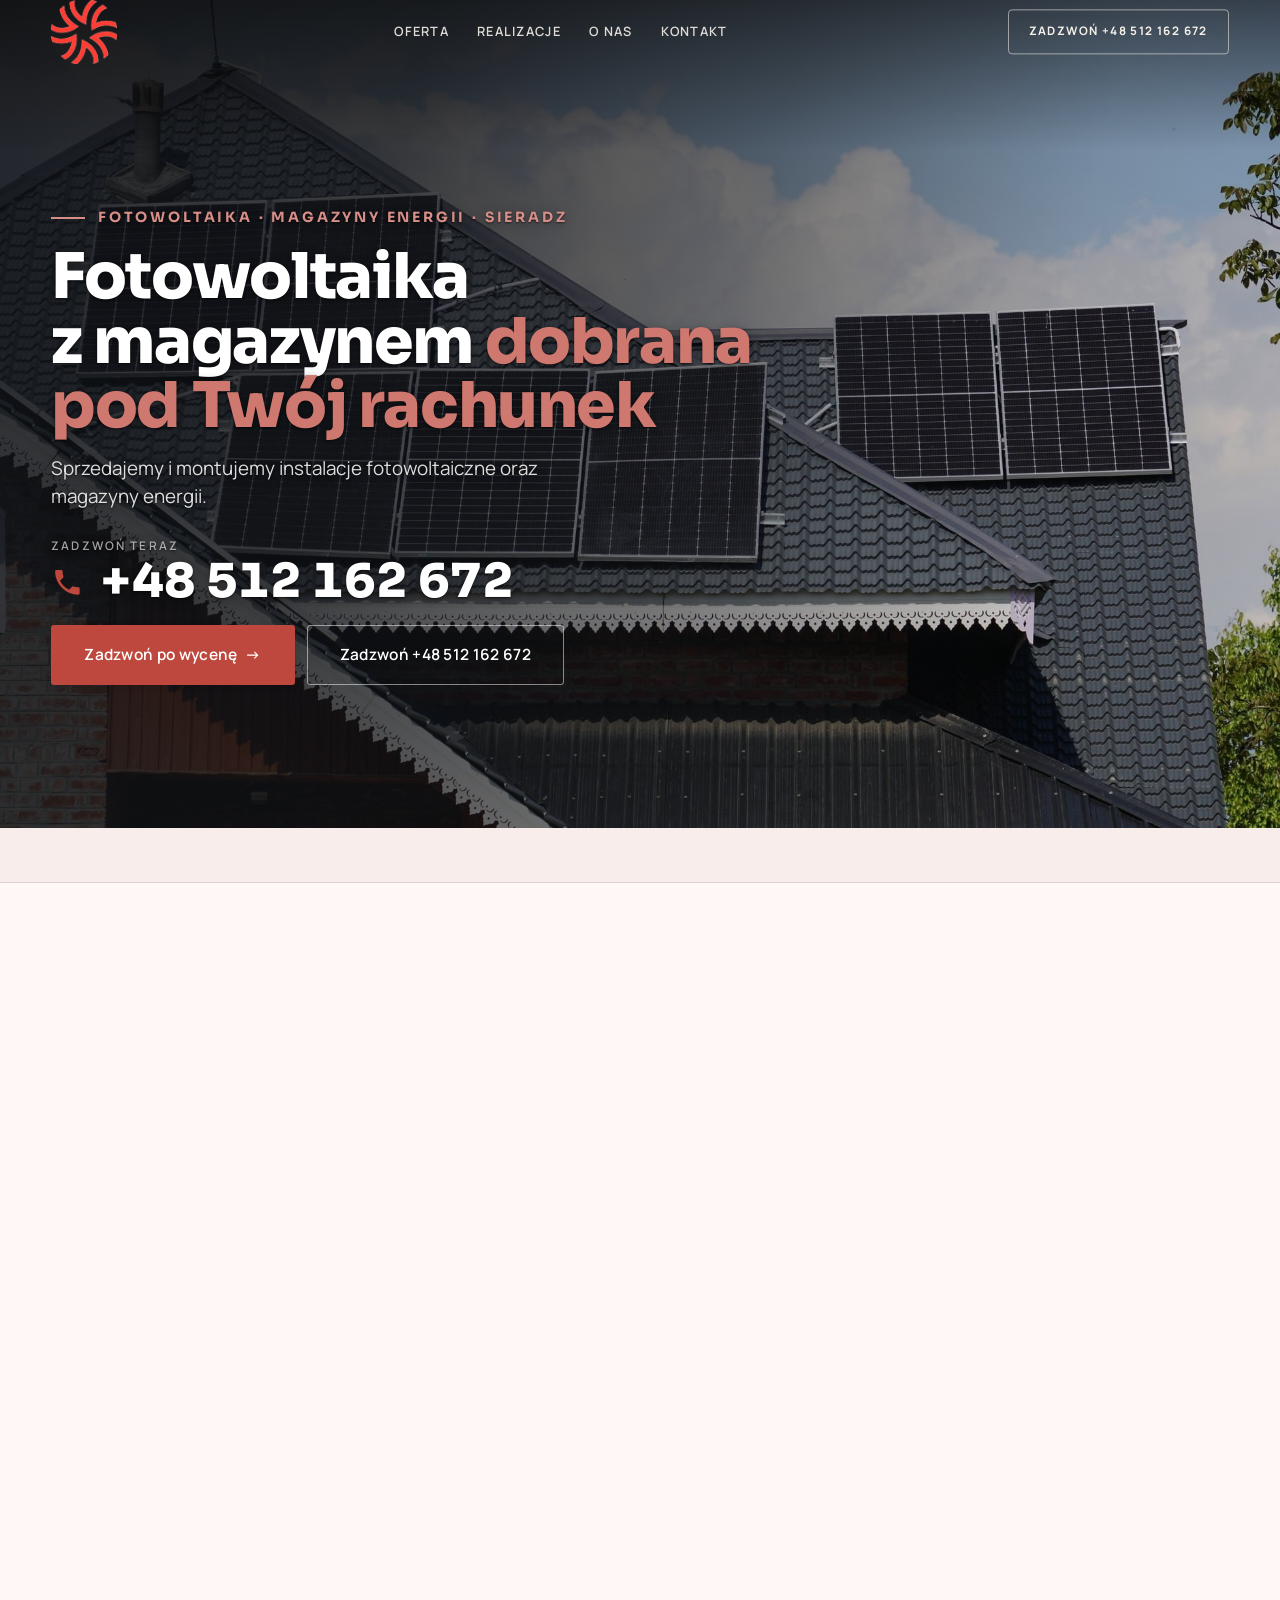
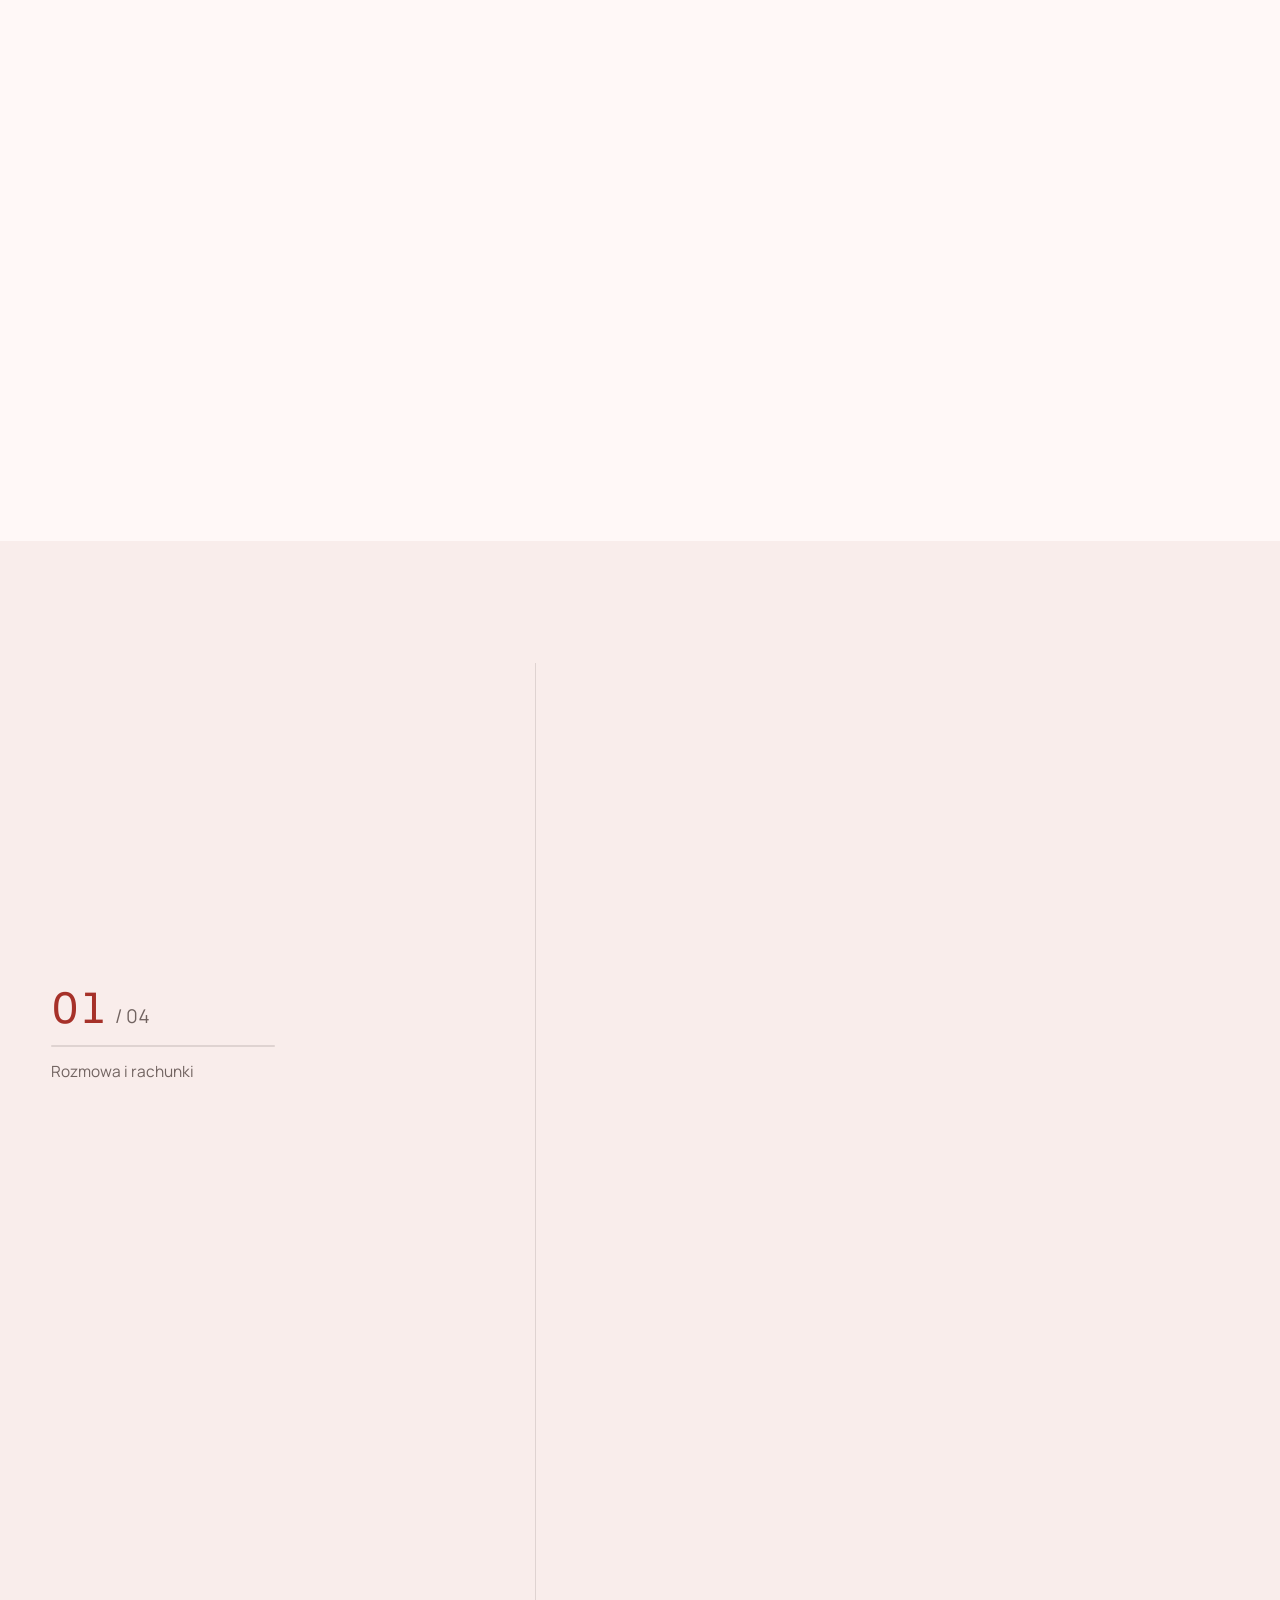
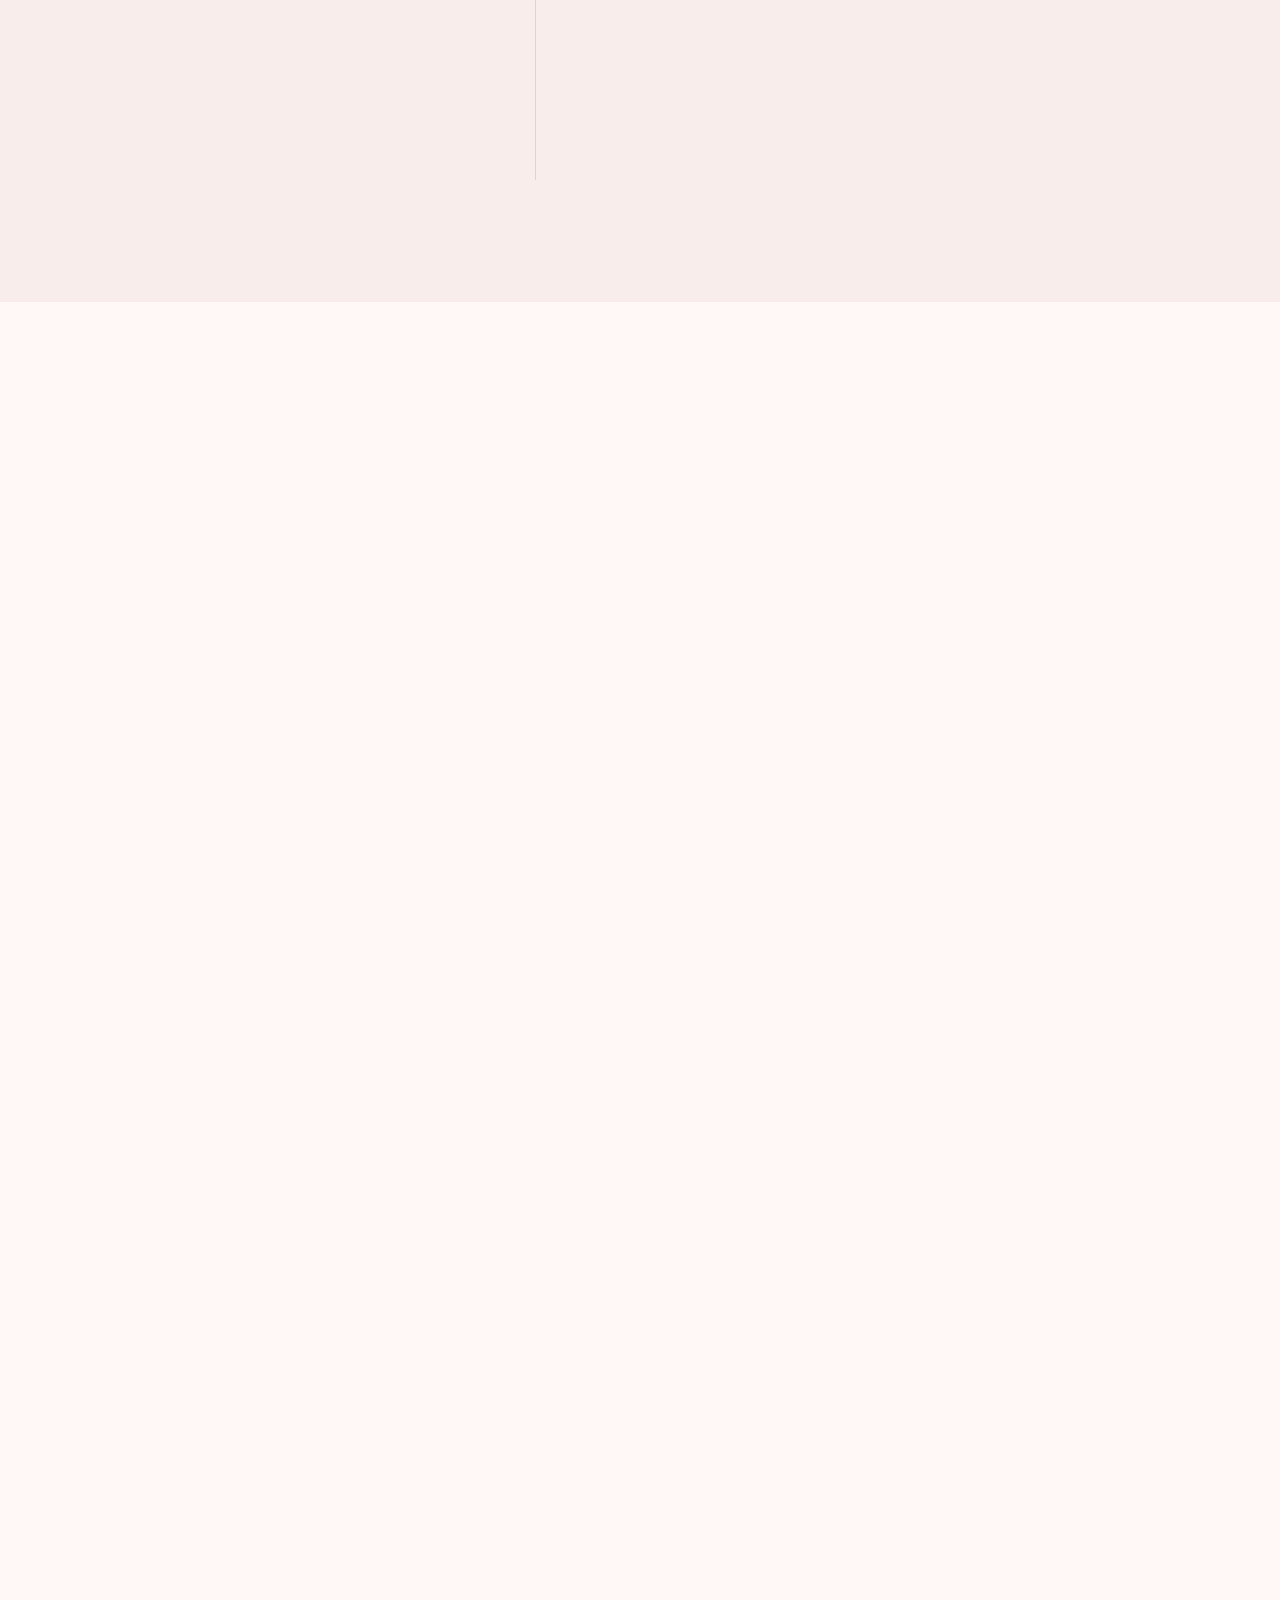
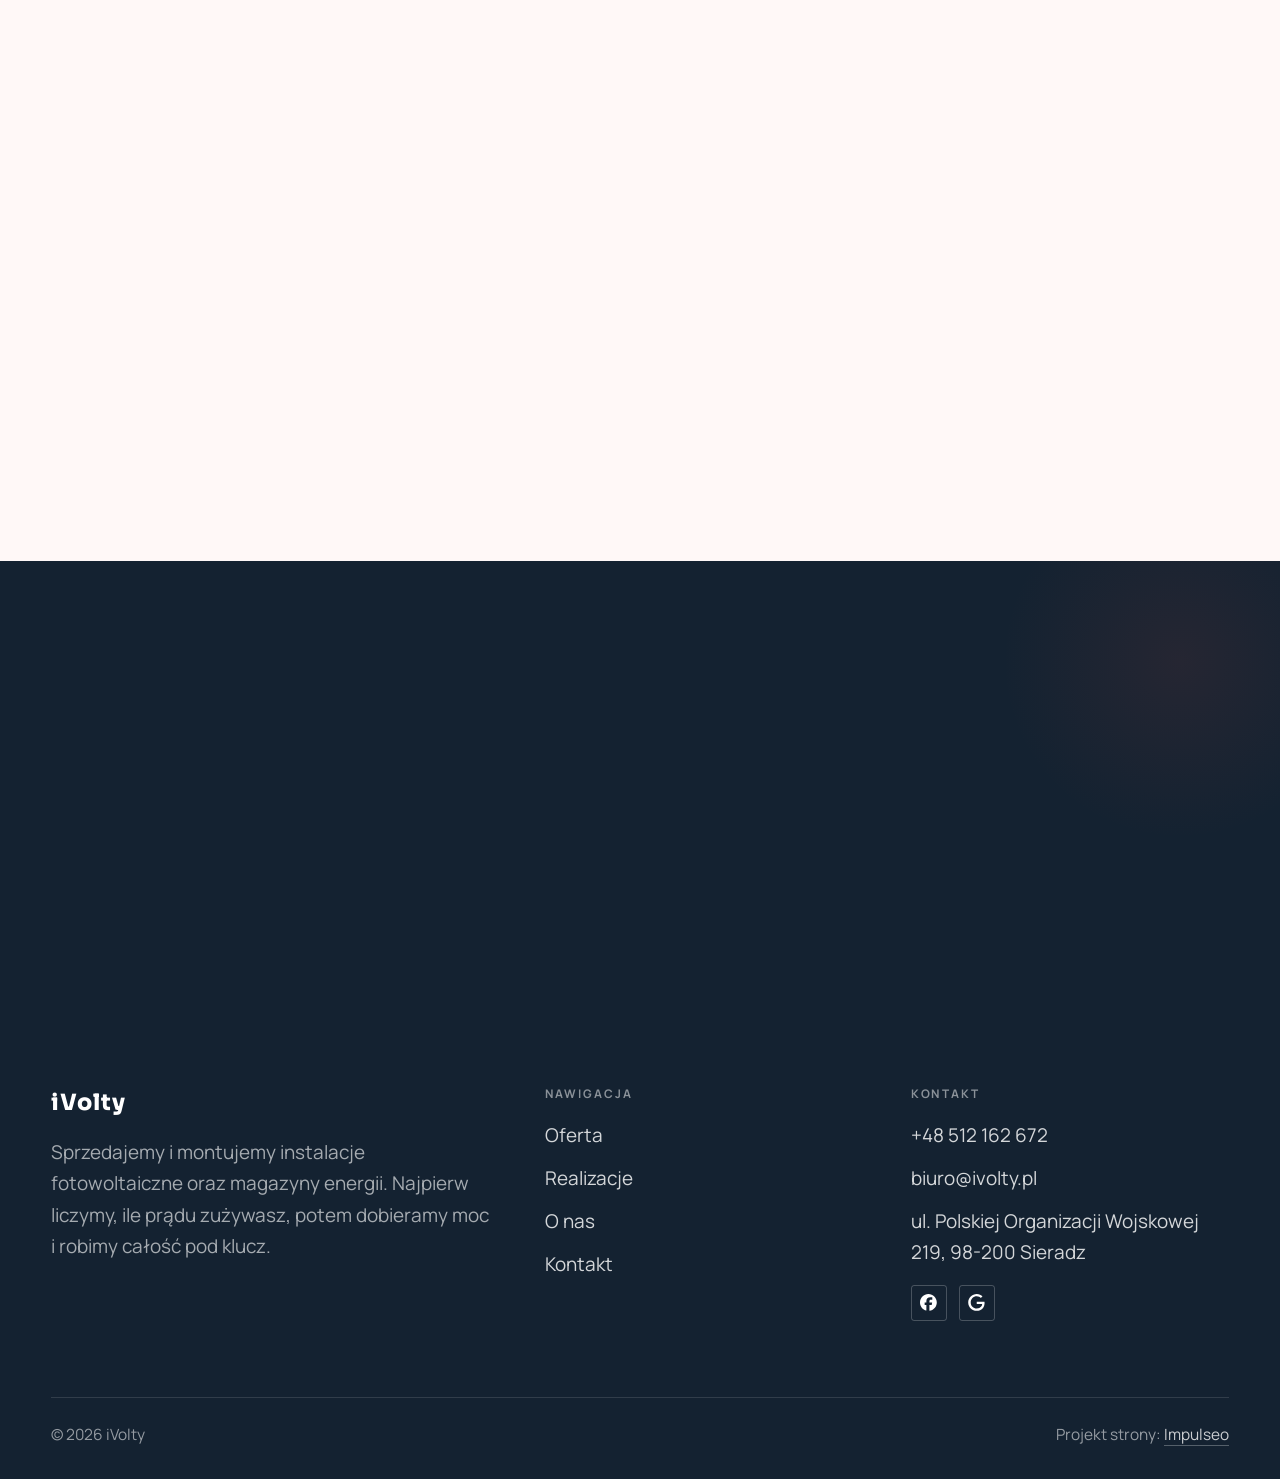
==== index.html @ 75fa73cc "Strona demo: ivolty" ====
<!DOCTYPE html>
<html lang="pl">
<head>
<meta charset="UTF-8">
<meta name="viewport" content="width=device-width, initial-scale=1.0">
<title>iVolty - Fotowoltaika i magazyny energii · Sieradz</title>
<meta name="description" content="iVolty z Sieradza - sprzedaż i montaż instalacji fotowoltaicznych, magazynów energii i pomp ciepła. Doradztwo, dobór pod zużycie i montaż pod klucz w województwie łódzkim i okolicach.">
<link rel="canonical" href="https://kris20032.github.io/ivolty/">
<meta name="robots" content="noindex, nofollow">
<meta property="og:type" content="website">
<meta property="og:locale" content="pl_PL">
<meta property="og:site_name" content="iVolty">
<meta property="og:title" content="iVolty - Fotowoltaika i magazyny energii · Sieradz">
<meta property="og:description" content="iVolty z Sieradza - sprzedaż i montaż instalacji fotowoltaicznych, magazynów energii i pomp ciepła. Doradztwo, dobór pod zużycie i montaż pod klucz w województwie łódzkim i okolicach.">
<meta property="og:url" content="https://kris20032.github.io/ivolty/">
<meta property="og:image" content="https://kris20032.github.io/ivolty/img/og.jpg">
<meta property="og:image:width" content="1200">
<meta property="og:image:height" content="630">
<meta name="twitter:card" content="summary_large_image">
<script type="application/ld+json">{"@context": "https://schema.org", "@type": "LocalBusiness", "name": "iVolty", "url": "https://kris20032.github.io/ivolty/", "telephone": "+48512162672", "image": "https://kris20032.github.io/ivolty/img/og.jpg", "areaServed": "Sieradz", "sameAs": ["https://www.facebook.com/iVolty/", "https://www.google.com/maps/place/iVolty/@51.5954788,18.6846945,700m/data=!3m2!1e3!4b1!4m6!3m5!1s0x471af555b4167131:0xcd4eed033a28cf67!8m2!3d51.5954788!4d18.6846945!16s%2Fg%2F11yvy6bb_m"]}</script>
<link rel="preconnect" href="https://fonts.googleapis.com">
<link rel="preconnect" href="https://fonts.gstatic.com" crossorigin>
<link href="https://fonts.googleapis.com/css2?family=Sora:wght@600;700;800&family=Manrope:wght@400;500;600&display=swap" rel="stylesheet">
<link rel="stylesheet" href="assets/styles.css?v=c2179945">
</head>
<body>

<header class="nav">
  <div class="wrap nav-inner">
    <a class="brand brand-has-logo" href="index.html"><img class="brand-logo" src="img/logo.png" alt="iVolty" width="578" height="562" decoding="async"></a>
    <nav class="nav-links">
      <a href="oferta.html">Oferta</a>
      <a href="realizacje.html">Realizacje</a>
      <a href="o-nas.html">O nas</a>
      <a href="kontakt.html">Kontakt</a>
      <a href="tel:+48512162672" class="btn btn-accent">Zadzwoń +48 512 162 672</a>
    </nav>
    <button class="nav-toggle" aria-label="Menu"><span></span><span></span><span></span></button>
  </div>
</header>

<main>
<section class="hero-fach">
  <img class="hf-photo" src="img/hero.jpg" fetchpriority="high" data-rotate="img/g13.jpg|img/g12.jpg" alt="iVolty" width="1880" height="1253">
  <div class="hf-panel">
    <div class="hf-inner">
      <span class="hf-kicker">Fotowoltaika · Magazyny energii · Sieradz</span>
      <h1 class="hf-title">Fotowoltaika z magazynem <em>dobrana pod Twój rachunek</em></h1>
      <p class="hf-lead">Sprzedajemy i montujemy instalacje fotowoltaiczne oraz magazyny energii.</p>
      <a class="hf-phone" href="tel:+48512162672"><span class="hf-phone-lab">Zadzwoń teraz</span><span class="hf-phone-num"><svg class="ico-tel" width="16" height="16" viewBox="0 0 24 24" fill="none" aria-hidden="true"><path d="M6.6 10.8a15.5 15.5 0 0 0 6.6 6.6l2.2-2.2a1 1 0 0 1 1-.24 11.4 11.4 0 0 0 3.6.58 1 1 0 0 1 1 1V20a1 1 0 0 1-1 1A17 17 0 0 1 3 4a1 1 0 0 1 1-1h3.5a1 1 0 0 1 1 1c0 1.25.2 2.46.58 3.6a1 1 0 0 1-.25 1l-2.23 2.2Z" fill="currentColor"/></svg> +48 512 162 672</span></a>
      <div class="hf-actions">
        <a href="kontakt.html" class="btn btn-accent">Zadzwoń po wycenę <span class="arr">→</span></a>
        <a href="tel:+48512162672" class="btn btn-ghost hf-ghost">Zadzwoń +48 512 162 672</a>
      </div>
    </div>
  </div>
</section>
<section class="fach-promise">
  <div class="wrap">
    <ul class="fp-row reveal"><li>Doradztwo energetyczne</li><li>Dobór pod zużycie</li><li>Montaż pod klucz</li></ul>
  </div>
</section>
<section class="objawy">
  <div class="wrap">
    <div class="head reveal">
      <span class="eyebrow">Z czym dzwonią klienci</span>
      <h2>Od czego zacząć</h2>
      <p>Wybierz temat - oddzwonimy i podamy cenę.</p>
    </div>
    <div class="obj-grid">
      <a class="obj-tile reveal" href="kontakt.html"><span class="ot-row"><span class="ot-name">Wysokie rachunki za prąd</span><span class="ot-arr" aria-hidden="true">→</span></span></a>
      <a class="obj-tile reveal" href="kontakt.html"><span class="ot-row"><span class="ot-name">Fotowoltaika bez magazynu</span><span class="ot-arr" aria-hidden="true">→</span></span></a>
      <a class="obj-tile reveal" href="kontakt.html"><span class="ot-row"><span class="ot-name">Nowy dom do zasilenia</span><span class="ot-arr" aria-hidden="true">→</span></span></a>
      <a class="obj-tile reveal" href="kontakt.html"><span class="ot-row"><span class="ot-name">Gospodarstwo rolne</span><span class="ot-arr" aria-hidden="true">→</span></span></a>
      <a class="obj-tile reveal" href="kontakt.html"><span class="ot-row"><span class="ot-name">Prąd dla firmy</span><span class="ot-arr" aria-hidden="true">→</span></span></a>
      <a class="obj-tile reveal" href="kontakt.html"><span class="ot-row"><span class="ot-name">Wymiana starego ogrzewania</span><span class="ot-arr" aria-hidden="true">→</span></span></a>
    </div>
  </div>
</section>
<section class="gateways-band">
  <div class="wrap">
    <div class="gateways">
      <a href="oferta.html" class="gateway reveal"><img src="img/g1.jpg" alt="Instalacje fotowoltaiczne" loading="lazy" width="1600" height="1068" decoding="async"><span class="g-ttl">Instalacje fotowoltaiczne</span></a>
      <a href="oferta.html" class="gateway reveal"><img src="img/g2.jpg" alt="Magazyny energii" loading="lazy" width="848" height="1066" decoding="async"><span class="g-ttl">Magazyny energii</span></a>
      <a href="oferta.html" class="gateway reveal"><img src="img/g3.jpg" alt="Pompy ciepła" loading="lazy" width="1600" height="1066" decoding="async"><span class="g-ttl">Pompy ciepła</span></a>
    </div>
  </div>
</section>
<section class="proces proces-os fachowcy">
  <div class="wrap proc-grid">
    <div class="proc-side">
      <div class="head reveal">
        <span class="eyebrow">Jak pracujemy</span>
        <h2>Wiesz, na czym stoisz - na każdym etapie</h2>
        <p>Od pierwszego telefonu do odbioru roboty - krok po kroku.</p>
      </div>
      <div class="proc-count" aria-hidden="true"><span class="pc-cur">01</span><span class="pc-all">/ 04</span></div>
      <div class="proc-bar" aria-hidden="true"><i></i></div>
      <p class="proc-now" aria-hidden="true">Rozmowa i rachunki</p>
    </div>
    <ol class="proces-line">
      <li class="reveal"><span class="pno">01</span><h3>Rozmowa i rachunki</h3><p>Patrzymy na roczne zużycie prądu, dach i sposób ogrzewania. Z tego wychodzi, czy wystarczą panele, czy warto od razu dołożyć magazyn.</p></li>
      <li class="reveal"><span class="pno">02</span><h3>Dobór i wycena</h3><p>Dobieramy moc, urządzenia i miejsce montażu. Cenę z urządzeniami i robocizną znasz przed montażem.</p></li>
      <li class="reveal"><span class="pno">03</span><h3>Montaż</h3><p>Stawiamy konstrukcję, montujemy panele, falownik i magazyn, prowadzimy okablowanie.</p></li>
      <li class="reveal"><span class="pno">04</span><h3>Uruchomienie i przekazanie</h3><p>Uruchamiamy instalację, pokazujemy, jak sprawdzać produkcję w aplikacji, i zostawiamy dokumenty.</p></li>
    </ol>
  </div>
</section>
<section>
  <div class="wrap">
    <div class="head reveal">
      <span class="eyebrow">Realizacje</span>
      <h2>Instalacje, które robimy</h2>
      <p>Panele na dachach i na gruncie, magazyny energii i pompy ciepła - tak wygląda nasza codzienna praca.</p>
    </div>
    <div class="gallery">
      <div class="tile t-two3 reveal"><img src="img/g4.jpg" alt="iVolty" loading="lazy" width="1600" height="1066" decoding="async"></div>
      <div class="tile t-third reveal"><img src="img/g5.jpg" alt="iVolty" loading="lazy" width="1600" height="1066" decoding="async"></div>
      <div class="tile t-third reveal"><img src="img/g6.jpg" alt="iVolty" loading="lazy" width="1600" height="1066" decoding="async"></div>
      <div class="tile t-third reveal"><img src="img/g7.jpg" alt="iVolty" loading="lazy" width="1600" height="900" decoding="async"></div>
      <div class="tile t-third reveal"><img src="img/g8.jpg" alt="iVolty" loading="lazy" width="1600" height="1067" decoding="async"></div>
    </div>
    <div style="margin-top:var(--space-7)" class="reveal"><a href="realizacje.html" class="btn btn-accent">Pełna galeria <span class="arr">→</span></a></div>
  </div>
</section>
<section class="fach-uslugi">
  <div class="wrap">
    <div class="head reveal">
      <span class="eyebrow">Co robimy</span>
      <h2>Panele, magazyny energii i ogrzewanie</h2>
      <p>Czym zajmuję się na co dzień - z opisem i widełkami cenowymi.</p>
    </div>
    <ul class="fu-list">
      <li class="fu-row reveal"><div class="fu-name">Instalacje fotowoltaiczne</div><div class="fu-desc">Dobieramy moc paneli do Twojego rocznego zużycia i do dachu albo gruntu, którym dysponujesz.</div><a class="fu-cta" href="kontakt.html">Wycena <span class="arr">→</span></a></li>
      <li class="fu-row reveal"><div class="fu-name">Magazyny energii</div><div class="fu-desc">Prąd z dnia zostaje w domu na wieczór, zamiast iść do sieci za grosze.</div><a class="fu-cta" href="kontakt.html">Wycena <span class="arr">→</span></a></li>
      <li class="fu-row reveal"><div class="fu-name">Pompy ciepła</div><div class="fu-desc">Dobór pompy pod metraż i ocieplenie budynku, montaż jednostki i hydrauliki, uruchomienie.</div><a class="fu-cta" href="kontakt.html">Wycena <span class="arr">→</span></a></li>
      <li class="fu-row reveal"><div class="fu-name">Kotły na pellet</div><div class="fu-desc">Montaż kotłów na pellet tam, gdzie pompa ciepła nie jest najlepszym wyborem.</div><a class="fu-cta" href="kontakt.html">Wycena <span class="arr">→</span></a></li>
      <li class="fu-row reveal"><div class="fu-name">Rekuperacja i klimatyzacja</div><div class="fu-desc">Wentylacja z odzyskiem ciepła i klimatyzacja do domu i firmy. Świeże powietrze zimą bez wychładzania, chłód latem, który dobrze łączy się z prądem z paneli.</div><a class="fu-cta" href="kontakt.html">Wycena <span class="arr">→</span></a></li>
      <li class="fu-row reveal"><div class="fu-name">Modernizacja ogrzewania</div><div class="fu-desc">Przebudowa całych systemów grzewczych: wymiana źródła ciepła, instalacja centralnego ogrzewania, sterowanie.</div><a class="fu-cta" href="kontakt.html">Wycena <span class="arr">→</span></a></li>
    </ul>
    <div style="margin-top:var(--space-7)" class="reveal"><a href="oferta.html" class="btn btn-ghost">Pełna oferta <span class="arr">→</span></a></div>
  </div>
</section>
<section class="stopklatka" aria-hidden="true">
  <div class="stk-bg" style="background-image:url(img/g9.jpg)"></div>
</section>
<section class="opinie op-fallback">
  <div class="wrap">
    <div class="head center reveal">
      <span class="eyebrow">Opinie</span>
      <h2>Co mówią klienci</h2>
      <p>Opinie klientów znajdziesz na naszym profilu w Oferteo.</p>
    </div>
  </div>
</section>
<section class="cta">
  <div class="wrap">
    <div class="reveal">
      <span class="eyebrow">Współpraca</span>
      <h2>Potrzebujesz fachowca? Wycenimy za darmo.</h2>
      <p>Zadzwoń lub napisz - przyjedziemy, obejrzymy i podamy jasną cenę. Bez zobowiązań.</p>
    </div>
    <div class="cta-actions reveal">
      <a href="kontakt.html" class="btn btn-light">Zadzwoń po wycenę <span class="arr">→</span></a>
      <a href="tel:+48512162672" class="btn btn-ghost btn-ghost-cta">+48 512 162 672</a>
    </div>
  </div>
</section>
</main>

<footer>
  <div class="wrap">
    <div class="foot-grid">
      <div class="foot-brand">
        <div class="name">iVolty</div>
        <p>Sprzedajemy i montujemy instalacje fotowoltaiczne oraz magazyny energii. Najpierw liczymy, ile prądu zużywasz, potem dobieramy moc i robimy całość pod klucz.</p>
      </div>
      <div class="foot-col">
        <h4>Nawigacja</h4>
        <a href="oferta.html">Oferta</a>
        <a href="realizacje.html">Realizacje</a>
        <a href="o-nas.html">O nas</a>
        <a href="kontakt.html">Kontakt</a>
      </div>
      <div class="foot-col">
        <h4>Kontakt</h4>
        <a href="tel:+48512162672">+48 512 162 672</a>
        <a href="mailto:biuro@ivolty.pl">biuro@ivolty.pl</a>
        <p>ul. Polskiej Organizacji Wojskowej 219, 98-200 Sieradz</p>
      <div class="foot-soc">
        <a class="soc" href="https://www.facebook.com/iVolty/" target="_blank" rel="noopener" aria-label="Facebook - iVolty"><svg viewBox="0 0 24 24" aria-hidden="true" focusable="false"><path d="M9.101 23.691v-7.98H6.627v-3.667h2.474v-1.58c0-4.085 1.848-5.978 5.858-5.978.401 0 .955.042 1.468.103a8.68 8.68 0 0 1 1.141.195v3.325a8.623 8.623 0 0 0-.653-.036 26.805 26.805 0 0 0-.733-.009c-.707 0-1.259.096-1.675.309a1.686 1.686 0 0 0-.679.622c-.258.42-.374.995-.374 1.752v1.297h3.919l-.386 2.103-.287 1.564h-3.246v8.245C19.396 23.238 24 18.179 24 12.044c0-6.627-5.373-12-12-12s-12 5.373-12 12c0 5.628 3.874 10.35 9.101 11.647Z" fill="currentColor"/></svg></a>
        <a class="soc" href="https://www.google.com/maps/place/iVolty/@51.5954788,18.6846945,700m/data=!3m2!1e3!4b1!4m6!3m5!1s0x471af555b4167131:0xcd4eed033a28cf67!8m2!3d51.5954788!4d18.6846945!16s%2Fg%2F11yvy6bb_m" target="_blank" rel="noopener" aria-label="Google - iVolty"><svg viewBox="0 0 24 24" aria-hidden="true" focusable="false"><path d="M12.48 10.92v3.28h7.84c-.24 1.84-.853 3.187-1.787 4.133-1.147 1.147-2.933 2.4-6.053 2.4-4.827 0-8.6-3.893-8.6-8.72s3.773-8.72 8.6-8.72c2.6 0 4.507 1.027 5.907 2.347l2.307-2.307C18.747 1.44 16.133 0 12.48 0 5.867 0 .307 5.387.307 12s5.56 12 12.173 12c3.573 0 6.267-1.173 8.373-3.36 2.16-2.16 2.84-5.213 2.84-7.667 0-.76-.053-1.467-.173-2.053H12.48z" fill="currentColor"/></svg></a>
      </div>
      </div>
    </div>
    <div class="foot-bot">
      <span>© 2026 iVolty</span>
      <span>Projekt strony: <a class="foot-credit" href="https://impulseo.pl" target="_blank" rel="noopener">Impulseo</a></span>
    </div>
  </div>
</footer>
<div class="sticky-call"><a class="sc-call" href="tel:+48512162672"><svg class="ico-tel" width="16" height="16" viewBox="0 0 24 24" fill="none" aria-hidden="true"><path d="M6.6 10.8a15.5 15.5 0 0 0 6.6 6.6l2.2-2.2a1 1 0 0 1 1-.24 11.4 11.4 0 0 0 3.6.58 1 1 0 0 1 1 1V20a1 1 0 0 1-1 1A17 17 0 0 1 3 4a1 1 0 0 1 1-1h3.5a1 1 0 0 1 1 1c0 1.25.2 2.46.58 3.6a1 1 0 0 1-.25 1l-2.23 2.2Z" fill="currentColor"/></svg> Zadzwoń</a><a class="sc-quote" href="kontakt.html">Zadzwoń po wycenę</a></div>
<div class="demo-wazne" data-do="2026-11-11" data-cykl="3" hidden><svg class="dw-ico" width="13" height="13" viewBox="0 0 24 24" fill="none" aria-hidden="true"><circle cx="12" cy="12" r="8.6" stroke="currentColor" stroke-width="1.8"/><path d="M12 7.2V12l3.3 2" stroke="currentColor" stroke-width="1.8" stroke-linecap="round"/></svg><span class="dw-txt"></span></div>

<script src="assets/main.js"></script>
</body>
</html>
---- assets/styles.css ----
/* ============================================================
   STOLBASZ — premium, architektoniczny B2B fit-out
   Jasna paleta, zero brązu. System wg premium-web-craft.
   Projekt strony: Impulseo (impulseo.pl)
   ============================================================ */

:root{
  /* PALETA — jasna, architektoniczna, chłodna */
  --paper:#f5f7fa;          /* główne tło */
  --paper-2:#e7edf3;        /* sekcje alternatywne (chłodny jasny szary) */
  --paper-3:#e7edf3;        /* delikatne wypełnienia */
  --ink:#142231;            /* tekst główny — chłodny grafit */
  --ink-soft:#2c3e52;       /* nagłówki drugorzędne */
  --muted:#697785;          /* tekst poboczny */
  --line:rgba(20,34,49,.12);/* hairline */
  --accent:#e8a00c;         /* stonowany petrol-slate — jedyny akcent */
  --accent-d:#c47f06;
  --accent-soft:rgba(232,160,12,.10);
  --dark:#142231;           /* sekcje ciemne (stopka/CTA) */

  /* HOVER ZDJĘĆ — JEDEN standard dla całego silnika (decyzja K. 04.08.2026, artefakt z wariantami).
     AKTUALNE (K.+Szymon 09.08.2026, wybór z artefaktu 6 wariantów): zoom 1.05 przy 1.4s -
     przy tak długim czasie mocniejszy kadr NIE skacze, tylko „oddycha". Poprzedni standard
     (1.02 / .55s z 04.08) odbierany jako dynamiczny i szybki.
     Spoczynek lekko przygaszony, ale TYLKO tam, gdzie jest mysz (@media hover:hover) —
     na telefonie zdjęcia zostają w pełnej jasności. */
  --img-zoom:1.05;                   /* K.+Szymon 09.08: wariant F z artefaktu porównawczego */
  --img-rest:brightness(.95) saturate(.99);
  --img-hot:brightness(1.06) saturate(1.05);
  --img-dur:1.4s;                    /* K.+Szymon 09.08 (wariant F): powoli = elegancko */
  --img-ease:cubic-bezier(.16,.84,.44,1);  /* miękki ogon, efekt „oddychania" */

  /* ODSTĘPY — skala 4/8 */
  --space-1:4px; --space-2:8px; --space-3:12px; --space-4:16px; --space-5:24px;
  --space-6:32px; --space-7:48px; --space-8:64px; --space-9:96px; --space-10:128px;

  /* TYPOGRAFIA — fluid clamp() (skala podbita 16.07.2026: większe, czytelniejsze litery — uwaga Adama) */
  --text-sm:clamp(.9rem,.87rem + .12vw,1rem);
  --text-base:clamp(1.08rem,1.04rem + .18vw,1.2rem);
  --text-lg:clamp(1.24rem,1.15rem + .34vw,1.44rem);
  --text-h3:clamp(1.34rem,1.22rem + .55vw,1.66rem);
  --text-h2:clamp(2.1rem,1.66rem + 2.1vw,3.1rem);
  --text-h1:clamp(2.9rem,2.1rem + 4vw,5.1rem);

  /* PROMIENIE — architektoniczne, raczej ostre */
  --r-sm:3px; --r-md:6px; --r-lg:10px;

  /* RUCH */
  --ease:cubic-bezier(.25,.46,.45,.94); --dur:.24s;

  /* CIENIE — miękkie, warstwowe */
  --sh-sm:0 1px 2px rgba(16,24,32,.04), 0 2px 8px rgba(16,24,32,.05);
  --sh-md:0 2px 6px rgba(16,24,32,.05), 0 12px 28px -8px rgba(16,24,32,.12);
  --sh-lg:0 6px 14px rgba(16,24,32,.07), 0 26px 56px -18px rgba(16,24,32,.22);

  --hairline:1px solid var(--line);

  --font-display:'Sora','Manrope',sans-serif;
  --font-body:'Manrope',sans-serif;
}

*{box-sizing:border-box;margin:0;padding:0}
html{scroll-behavior:smooth}
body{
  font-family:var(--font-body);
  font-size:var(--text-base);
  line-height:1.65;
  color:var(--ink);
  background:var(--paper);
  -webkit-font-smoothing:antialiased;
  text-rendering:optimizeLegibility;
}
img{max-width:100%;height:auto;display:block}  /* height:auto = width/height z atrybutów trzyma proporcje (TOP#12) */
a{color:inherit;text-decoration:none}

.wrap{width:min(92%,1180px);margin-inline:auto}
section{padding-block:clamp(52px,6.5vw,96px)}

h1,h2,h3{font-family:var(--font-display);font-weight:700;line-height:1.08;letter-spacing:-.02em;color:var(--ink)}
h1{font-size:var(--text-h1);letter-spacing:-.035em}
h2{font-size:var(--text-h2);letter-spacing:-.025em}
h3{font-size:var(--text-h3)}
/* MIARA — długość wiersza. WCAG 2.2 SC 1.4.8: max 80 znaków; Butterick: 45–90.
   68ch daje realnie 72–78 znaków polskiego tekstu, czyli z zapasem pod granicą.
   Wcześniej limit miał TYLKO <p> — <li>, <blockquote> i <dd> nie miały żadnego,
   i to jedyny powód, dla którego 23 bloki na dwóch oddanych stronach jadą po
   83–106 znaków w wierszu (pomiar 07.08.2026, bramka `miara`).
   ⚠️ Listy i definicje ograniczamy TYLKO bez klasy: `ul`/`ol` z klasą to u nas
   układ (siatki kafli, menu), a nie tekst ciągły — tam miarę wyznacza układ. */
/* 60ch, nie 68ch (K. 10.08): po zmianie fontów na węższe kroje (DM Sans i spółka)
   w 68ch mieściło się ~90 znaków - bramka pikselowa słusznie zgłaszała przekroczenie
   granicy 80. Pomiar na żywej przeglądarce: 60ch = 90 znaków, 53ch = ~78 znaków, czyli normę WCAG 1.4.8. */
:root{ --miara:53ch }
p{max-width:min(100%,var(--miara))}
blockquote,
ul:not([class])>li, ol:not([class])>li,
dl:not([class])>dd{max-width:min(100%,var(--miara))}

/* ⚠️ Świadomie BEZ wyjątku `.tile p,.card p,.svc p{max-width:none}`, choć nasuwa się sam:
   te akapity BYŁY już ograniczone (stare `p{max-width:65ch}`), więc „wyjątek" nie odblokowałby
   niczego nowego — tylko ROZLUŹNIŁ stan sprzed zmiany na wszystkich demach naraz.
   `figcaption` żadna z reguł wyżej nie dotyczy, więc też nie potrzebuje zwolnienia. */

/* ŁAMANIE. `balance` wyrównuje długości wierszy w nagłówku, `pretty` pilnuje ostatniego
   wiersza akapitu, żeby nie został w nim jeden wyraz. Obsługiwane od Chrome 117 /
   Safari 17.5; starsze przeglądarki po prostu ignorują tę własność.
   `text-wrap:pretty` nie występowało dotąd ANI RAZ w silniku ani w repo klientów. */
h1,h2,h3,.lead,.lede{text-wrap:balance}
p,li,blockquote,dd{text-wrap:pretty}

.eyebrow{
  font-family:var(--font-body);
  font-size:var(--text-sm);
  font-weight:600;
  letter-spacing:.18em;
  text-transform:uppercase;
  color:var(--accent);
  display:inline-flex;align-items:center;gap:var(--space-3);
}
/* flex:none + margin-top = kreska trzyma się PIERWSZEJ linii. Wcześniej align-items:center
   centrowało ją względem całego bloku i przy zawinięciu (długi kicker typu
   „…WNĘTRZ · LESZNO · OD 2019") druga linia lądowała z brzydkim wcięciem. */
.eyebrow{align-items:flex-start}
.eyebrow>*,.eyebrow{text-wrap:balance}   /* dlugi kicker lamal sie na sierote typu samo „2019" w drugiej linii */
.eyebrow::before{content:"";width:28px;height:1px;background:var(--accent);display:inline-block;flex:none;margin-top:.62em}

.muted{color:var(--muted)}
.lead{font-size:var(--text-lg);line-height:1.55;color:var(--ink-soft);max-width:50ch}

/* ---------- BUTTONS ---------- */
.btn{
  display:inline-flex;align-items:center;gap:var(--space-2);
  font-weight:600;font-size:var(--text-sm);letter-spacing:.02em;
  padding:var(--space-4) var(--space-6);
  border-radius:var(--r-sm);
  transition:transform var(--dur) var(--ease),box-shadow var(--dur) var(--ease),background var(--dur) var(--ease);
  cursor:pointer;border:1px solid transparent;
}
.btn-accent{background:var(--accent);color:#fff;box-shadow:var(--sh-sm)}
.btn-accent:hover{background:var(--accent-d);transform:translateY(-2px);box-shadow:var(--sh-md)}
.btn-accent:active{transform:translateY(0);box-shadow:var(--sh-sm)}
.btn-ghost{background:transparent;color:var(--ink);border-color:var(--line)}
.btn-ghost:hover{border-color:var(--accent);color:var(--accent);transform:translateY(-2px)}
.btn-light{background:#fff;color:var(--ink);box-shadow:var(--sh-sm)}
.btn-light:hover{transform:translateY(-2px);box-shadow:var(--sh-md)}
.btn .arr{transition:transform var(--dur) var(--ease)}
.btn:hover .arr{transform:translateX(4px)}

/* ---------- NAV ---------- */
.nav{
  position:sticky;top:0;z-index:50;
  background:color-mix(in srgb,var(--paper) 88%,transparent);
  backdrop-filter:saturate(140%) blur(10px);
  border-bottom:var(--hairline);
}
.nav-inner{display:flex;align-items:center;justify-content:space-between;gap:var(--space-5);height:72px}
/* ANTY-NACHODZENIE (K. 05.08.2026): długa nazwa firmy + przycisk z pełnym numerem nie mieściły się w pasku
   i flex ściskał linki PONIŻEJ ich treści - "Kontakt" wchodził na ramkę "Zadzwoń +48 ...". Teraz ustępuje
   nazwa marki (skrót wielokropkiem), a menu i przycisk nigdy się nie kurczą ani nie zachodzą na siebie. */
.brand{display:flex;flex-direction:column;line-height:1;min-width:0;flex:0 1 auto}
.brand .name{font-family:var(--font-display);font-weight:800;font-size:1.35rem;letter-spacing:.04em;white-space:nowrap;overflow:hidden;text-overflow:ellipsis}
.brand .sub{font-size:.62rem;letter-spacing:.34em;text-transform:uppercase;color:var(--muted);margin-top:5px;white-space:nowrap;overflow:hidden;text-overflow:ellipsis}
.nav-links{display:flex;align-items:center;gap:var(--space-6);flex:0 0 auto}
.nav-links a{font-size:var(--text-sm);font-weight:500;color:var(--ink-soft);position:relative;padding-block:4px;white-space:nowrap;transition:color var(--dur) var(--ease)}
.nav-links a::after{content:"";position:absolute;left:0;bottom:0;width:0;height:1.5px;background:var(--accent);transition:width var(--dur) var(--ease)}
.nav-links a:hover,.nav-links a.active{color:var(--ink)}
.nav-links a:hover::after,.nav-links a.active::after{width:100%}
.nav-links .btn{padding:var(--space-2) var(--space-5)}
/* przyciski w nav: właściwy kolor (przebij .nav-links a) + bez podkreślenia */
.nav-links a.btn-accent{color:#fff}
.nav-links a.btn-ghost,.nav-links a.btn-light{color:var(--ink)}
/* CTA w pasku: NIE podkreślenie spod linków menu, ale ten sam przelatujący błysk,
   co na wszystkich innych przyciskach (zgłoszenie K. 13.08.2026 - „na hero jest efekt
   światła przechodzącego przez przycisk, na navbarze go nie ma, a mają być identyczne").
   Reguła `.nav-links a::after` jest silniejsza od `.btn::after`, więc trzeba jej
   geometrię wyzerować i wpisać połysk z nazwy - samo `display:none` gasiło efekt. */
.nav-links a.btn::after{
  display:block;content:"";position:absolute;inset:0;z-index:-1;pointer-events:none;
  width:auto;height:auto;border-radius:inherit;   /* kasuje geometrię podkreślenia (width:0;height:1.5px) */
  background:linear-gradient(100deg,transparent 32%,rgba(255,255,255,.20) 50%,transparent 68%);
  translate:-120% 0}
@media (prefers-reduced-motion:no-preference){
  .nav-links a.btn:hover::after{translate:120% 0;transition:translate .75s var(--mt-ease,cubic-bezier(.16,.84,.44,1))}
}
.nav-toggle{display:none;background:none;border:none;cursor:pointer;flex-direction:column;gap:5px;padding:8px}
.nav-toggle span{width:24px;height:2px;background:var(--ink);transition:var(--dur)}
/* Ciasny zakres MIĘDZY menu mobilnym a pełnym pulpitem: zbijamy odstępy i nazwę marki,
   żeby wszystko zmieściło się naturalnie, zanim w ogóle dojdzie do skracania wielokropkiem. */
@media(max-width:1280px) and (min-width:921px){
  .nav-links{gap:var(--space-4)}
  .nav-links .btn{padding:var(--space-2) var(--space-4)}
  .brand .name{font-size:1.15rem}
}

/* ---------- HERO (split) ---------- */
.hero{position:relative;overflow:hidden;border-bottom:var(--hairline)}
.hero-grid{display:grid;grid-template-columns:1.05fr .95fr;gap:clamp(24px,4vw,60px);align-items:center;
  padding-block:clamp(36px,4.5vw,64px)}
.hero-copy .eyebrow{margin-bottom:var(--space-5)}
.hero-copy h1{margin-bottom:var(--space-5)}
.hero-copy .lead{margin-bottom:var(--space-7)}
.hero-actions{display:flex;flex-wrap:wrap;gap:var(--space-4)}
.hero-art{position:relative;aspect-ratio:4/3;border-radius:var(--r-lg);overflow:hidden;box-shadow:var(--sh-lg)}
.hero-art img{width:100%;height:100%;object-fit:cover}
.hero-art::after{content:"";position:absolute;inset:0;background:linear-gradient(180deg,transparent 55%,rgba(18,24,28,.28))}
.hero-badge{position:absolute;left:var(--space-5);bottom:var(--space-5);z-index:2;
  background:rgba(252,252,251,.94);backdrop-filter:blur(4px);
  border-radius:var(--r-md);padding:var(--space-4) var(--space-5);box-shadow:var(--sh-md);max-width:78%}
.hero-badge strong{display:block;font-family:var(--font-display);font-size:1rem;letter-spacing:-.01em}
.hero-badge span{font-size:var(--text-sm);color:var(--muted)}

/* ---------- HERO duży / kinowy (strona główna) ---------- */
.hero-cine{position:relative;min-height:clamp(560px,82vh,840px);min-height:clamp(560px,82svh,840px);display:flex;align-items:center;overflow:hidden;border-bottom:var(--hairline)}
.hero-cine>img{position:absolute;inset:0;width:100%;height:100%;object-fit:cover;z-index:0}
.hero-cine::after{content:"";position:absolute;inset:0;z-index:1;
  background:linear-gradient(95deg,rgba(13,18,23,.86) 0%,rgba(13,18,23,.64) 32%,rgba(13,18,23,.24) 62%,rgba(13,18,23,.04) 100%)}
.hero-cine .wrap{position:relative;z-index:2;padding-block:var(--space-8)}
.hero-cine .hero-copy{max-width:660px}
.hero-cine .eyebrow{color:#fff;margin-bottom:var(--space-5)}
.hero-cine .eyebrow::before{background:#fff}
.hero-cine h1{color:#fff;margin-bottom:var(--space-5);font-size:clamp(2.9rem,2rem + 4.4vw,5.2rem);text-wrap:balance}
.hero-cine .lead{color:rgba(255,255,255,.92);max-width:48ch;margin-bottom:var(--space-7)}
.hero-cine .hero-actions{display:flex;flex-wrap:wrap;gap:var(--space-4)}
/* NISKIE OKNO (laptop z dokiem i paskami przeglądarki ma ~700-780 px wysokości widoku):
   H1 do 5.2rem + długi lead nie mieściły się i przyciski wypadały POD krawędź ekranu -
   klient widział stronę bez ani jednego CTA. Skalujemy w dół, zamiast przycinać treść. */
@media(min-width:821px) and (max-height:820px){
  .hero-cine{min-height:clamp(520px,94svh,780px)}
  .hero-cine .wrap{padding-block:var(--space-6)}
  .hero-cine h1{font-size:clamp(2.2rem,1.5rem + 2.6vw,3.6rem);margin-bottom:var(--space-4)}
  .hero-cine .eyebrow{margin-bottom:var(--space-4)}
  .hero-cine .lead{margin-bottom:var(--space-5);max-width:44ch}
}
@media(max-width:680px){
  .hero-cine{min-height:clamp(520px,76vh,640px);min-height:clamp(520px,76svh,640px);align-items:flex-end}
  .hero-cine::after{background:linear-gradient(0deg,rgba(13,18,23,.9) 6%,rgba(13,18,23,.45) 55%,rgba(13,18,23,.25) 100%)}
  .hero-cine .wrap{padding-bottom:var(--space-9)}
  /* TELEFON (~90% oglądających): lead potrafił zająć 8 linii i zepchnąć CTA poza pierwszy ekran.
     Zwężamy interlinię i skalę - treści nie ucinamy, bo to ona sprzedaje. */
  .hero-cine .lead{font-size:.98rem;line-height:1.5;margin-bottom:var(--space-5)}
  .hero-cine .eyebrow{font-size:.72rem;letter-spacing:.13em;margin-bottom:var(--space-4)}
  .hero-cine .eyebrow::before{width:20px}
  .hero-cine h1{margin-bottom:var(--space-4)}
}

/* full-bleed hero variant (podstrony) */
.pagehead{position:relative;min-height:46vh;min-height:46svh;display:flex;align-items:flex-end;overflow:hidden;border-bottom:var(--hairline)}
.pagehead img{position:absolute;inset:0;width:100%;height:100%;object-fit:cover}
/* 10.08.2026 (decyzja K.): mocniejsze przyciemnienie + cień pod tekstem. Bramka mierzyła na
   nagłówkach podstron 3,38-3,43:1 przy wymaganych 4,5 — jasne zdjęcie (hala, śnieg, niebo)
   podchodziło pod biały tekst. Zdjęcia klientów są różne, więc kontrast musi dawać WARSTWA,
   a nie szczęśliwy dobór kadru. */
.pagehead::after{content:"";position:absolute;inset:0;background:linear-gradient(180deg,rgba(18,24,28,.40),rgba(18,24,28,.76))}
.pagehead .wrap{position:relative;z-index:2;padding-block:var(--space-9);color:#fff}
.pagehead h1{color:#fff;max-width:18ch;text-shadow:0 2px 16px rgba(0,0,0,.55)}
.pagehead .eyebrow{color:#fff}
.pagehead .eyebrow::before{background:#fff}
.pagehead p{color:rgba(255,255,255,.92);margin-top:var(--space-4);max-width:54ch;text-shadow:0 1px 12px rgba(0,0,0,.5)}

/* ---------- STRIP (pasek skrótów / liczby) ---------- */
.strip{background:var(--dark);color:#fff}
/* PASEK HASEŁ — standard 04.08.2026 (decyzja K.): 5 haseł w JEDNYM rzędzie, tekst WYŚRODKOWANY,
   węższe marginesy boczne niż reszta strony (pasek ma iść szerzej), równe wysokości kolumn. */
.strip .wrap{width:min(96%,1440px);display:grid;grid-template-columns:repeat(5,1fr);
  gap:var(--space-5);padding-block:var(--space-7);align-items:stretch}
.strip .item .k{font-family:var(--font-display);font-size:clamp(1.05rem,.82rem + .85vw,1.55rem);
  font-weight:800;letter-spacing:-.02em;color:#fff;line-height:1.18;text-wrap:balance}
.strip .item .v{font-size:var(--text-sm);color:rgba(255,255,255,.66);margin-top:var(--space-2);line-height:1.4}
.strip .item{border-left:2px solid var(--accent);padding-inline:var(--space-4);
  text-align:center;display:flex;flex-direction:column;justify-content:center}
/* liczba kolumn = liczba haseł, żeby ostatnie nie zostawało samo w drugim rzędzie.
   Klasę n-N nadaje multipage.py; domyślnie (bez klasy) pasek jest 5-kolumnowy. */
.strip.n-2 .wrap{grid-template-columns:repeat(2,1fr)}
.strip.n-3 .wrap{grid-template-columns:repeat(3,1fr)}
.strip.n-4 .wrap{grid-template-columns:repeat(4,1fr);gap:var(--space-6)}
.strip.n-4 .item .k{font-size:clamp(1.3rem,1rem + 1.1vw,2rem)}
.strip.n-6 .wrap{grid-template-columns:repeat(6,1fr);gap:var(--space-4)}
.strip.n-6 .item .k{font-size:clamp(.98rem,.8rem + .7vw,1.35rem)}
/* równe łamanie: zamiast "długa linia + jedno słowo" obie linie zbliżonej długości */
.strip .item .k{text-wrap:balance}

/* ---------- SECTION HEAD ---------- */
.head{max-width:48rem;margin-bottom:var(--space-8)}
.head.center{margin-inline:auto;text-align:center}
.head .eyebrow{margin-bottom:var(--space-4)}
.head h2{margin-bottom:var(--space-4)}
.head p{color:var(--muted);font-size:var(--text-lg);line-height:1.55}
.head.center p{margin-inline:auto}

/* ---------- INTRO SPLIT ---------- */
.split{display:grid;grid-template-columns:.92fr 1.08fr;gap:clamp(28px,5vw,80px);align-items:center}
.split.rev{grid-template-columns:1.08fr .92fr}
.split.rev .split-art{order:-1}
.split-art{position:relative;aspect-ratio:5/4;border-radius:var(--r-lg);overflow:hidden;box-shadow:var(--sh-lg)}
.split-art img{width:100%;height:100%;object-fit:cover}
.split-copy h2{margin-bottom:var(--space-5)}
.split-copy p+p{margin-top:var(--space-4)}
.split-copy .btn{margin-top:var(--space-6)}

/* ---------- SERVICES (zakres) ---------- */
.svc-grid{display:grid;grid-template-columns:repeat(auto-fit,minmax(280px,1fr));gap:var(--space-5)}
.svc{background:#fff;border:var(--hairline);border-radius:var(--r-md);padding:var(--space-7) var(--space-6);
  transition:transform var(--dur) var(--ease),box-shadow var(--dur) var(--ease),border-color var(--dur) var(--ease);
  position:relative;overflow:hidden}
.svc::before{content:"";position:absolute;left:0;top:0;width:3px;height:0;background:var(--accent);transition:height var(--dur) var(--ease)}
.svc:hover{transform:translateY(-4px);box-shadow:var(--sh-md);border-color:transparent}
.svc:hover::before{height:100%}
.svc .ic{font-family:var(--font-display);font-size:.8rem;font-weight:700;letter-spacing:.12em;color:var(--accent);margin-bottom:var(--space-4)}
.svc h3{margin-bottom:var(--space-3);font-size:1.22rem}
.svc p{color:var(--muted);font-size:var(--text-base);line-height:1.6}

/* big detailed service rows */
.svc-row{display:grid;grid-template-columns:.8fr 1.2fr;gap:clamp(20px,4vw,60px);align-items:center;padding-block:var(--space-8)}
.svc-row+.svc-row{border-top:var(--hairline)}
.svc-row.rev{grid-template-columns:1.2fr .8fr}
/* Naprzemienny układ wierszy oferty: co drugi wiersz ma zdjęcie po PRAWEJ.
   Było `order:-1` — martwy kod, bo zdjęcie i tak jest pierwszym dzieckiem w HTML,
   więc wszystkie wiersze wyglądały identycznie (zdjęcie zawsze z lewej), a `rev`
   zmieniało tylko szerokość kolumn. Znalezione 29.07.2026 przy różnicowaniu kierunków
   animacji (pomiar pozycji: art.mid 390/502 przy row.mid 756 — zawsze lewa strona). */
.svc-row.rev .svc-row-art{order:2}
.svc-row-art{aspect-ratio:4/3;border-radius:var(--r-md);overflow:hidden;box-shadow:var(--sh-md)}
.svc-row-art img{width:100%;height:100%;object-fit:cover}
.svc-row h3{font-size:1.5rem;margin-bottom:var(--space-4)}
.svc-row .num{font-family:var(--font-display);font-size:.85rem;font-weight:700;letter-spacing:.14em;color:var(--accent);display:block;margin-bottom:var(--space-3)}
.svc-row ul{list-style:none;margin-top:var(--space-4);display:flex;flex-direction:column;gap:var(--space-2)}
.svc-row li{position:relative;padding-left:var(--space-5);color:var(--muted);font-size:var(--text-base)}
.svc-row li::before{content:"";position:absolute;left:0;top:.62em;width:8px;height:1px;background:var(--accent)}

/* ---------- GALLERY (realizacje) ---------- */
.gallery{display:grid;grid-template-columns:repeat(12,1fr);gap:var(--space-4);grid-auto-rows:200px}
/* GALERIA MASONRY — pionowe zdjęcia (portrety beauty/wellness) bez przycinania: kolumny, height auto */
.gallery-masonry{column-count:3;column-gap:var(--space-4)}
@media(max-width:900px){.gallery-masonry{column-count:2}}
@media(max-width:560px){.gallery-masonry{column-count:1}}
.gallery-masonry .m-tile{break-inside:avoid;margin:0 0 var(--space-4);padding:0;position:relative;overflow:hidden;border-radius:var(--r-md);border:1px solid var(--line)}
.gallery-masonry .m-tile img{width:100%;height:auto;display:block}
.gallery-masonry .m-tile .cap{position:absolute;left:0;right:0;bottom:0;padding:var(--space-4);color:#fff;background:linear-gradient(0deg,rgba(0,0,0,.55),transparent);font-size:var(--text-sm)}
.gallery-masonry .m-tile .cap small{display:block;font-weight:400;opacity:.78;letter-spacing:.04em;text-transform:uppercase;font-size:.66rem;margin-top:3px}
.tile{position:relative;overflow:hidden;border-radius:var(--r-md);box-shadow:var(--sh-sm);
  transition:transform var(--dur) var(--ease),box-shadow var(--dur) var(--ease)}
.tile img{width:100%;height:100%;object-fit:cover;
  transition:transform var(--img-dur) var(--img-ease),filter var(--img-dur) var(--img-ease)}
.tile:hover{box-shadow:var(--sh-md)}
.tile .cap{position:absolute;left:0;right:0;bottom:0;padding:var(--space-5) var(--space-4) var(--space-4);
  /* mocniejszy spad + cien pod tekstem: na JASNYCH zdjeciach klienta (biale fronty, sciany)
     slaby gradient dawal kontrast ~1.5:1 zamiast wymaganych 3.6:1 (bramka wygladu, 10.08.2026) */
  background:linear-gradient(transparent 10%,rgba(18,24,28,.55) 40%,rgba(18,24,28,.88) 68%,rgba(18,24,28,.99));color:#fff;
  text-shadow:0 1px 2px rgba(0,0,0,.85),0 2px 10px rgba(0,0,0,.55);
  font-size:var(--text-sm);font-weight:600;letter-spacing:.01em;
  opacity:0;transform:translateY(8px);transition:var(--dur) var(--ease)}
.tile:hover .cap{opacity:1;transform:translateY(0)}
.tile .cap small{display:block;font-weight:400;opacity:.78;letter-spacing:.04em;text-transform:uppercase;font-size:.66rem;margin-top:3px}
/* bento spans */
.t-wide{grid-column:span 6}
.t-tall{grid-column:span 6;grid-row:span 2}
.t-std{grid-column:span 6}
.t-third{grid-column:span 4}
.t-two3{grid-column:span 8}

/* ---------- TRUST / WIARYGODNOŚĆ ---------- */
.trust{background:var(--paper-2)}
.trust-grid{display:grid;grid-template-columns:repeat(auto-fit,minmax(240px,1fr));gap:var(--space-5);margin-top:var(--space-7)}
.trust-card{background:#fff;border-radius:var(--r-md);padding:var(--space-7) var(--space-6);box-shadow:var(--sh-sm);border-top:3px solid var(--accent)}
.trust-card .big{font-family:var(--font-display);font-size:clamp(1.8rem,1.3rem + 1.6vw,2.6rem);font-weight:800;letter-spacing:-.02em;color:var(--ink);line-height:1}
.trust-card h3{font-size:1.12rem;margin:var(--space-3) 0 var(--space-2)}
.trust-card p{color:var(--muted);font-size:var(--text-base);line-height:1.55}

/* ---------- CTA band ---------- */
.cta{background:var(--dark);color:#fff;position:relative;overflow:hidden}
/* telefon w CTA: na ciemnym tle biały (domyślnie), rodziny z JASNYM tłem CTA
   nadpisują to u siebie - wcześniej kolor siedział w stylu inline i wygrywał z rodziną. */
.cta .btn-ghost-cta{color:#fff;border-color:rgba(255,255,255,.3)}
.cta .wrap{display:grid;grid-template-columns:1.4fr .6fr;gap:var(--space-7);align-items:center;position:relative;z-index:2}
.cta h2{color:#fff;max-width:20ch}
.cta p{color:rgba(255,255,255,.74);margin-top:var(--space-4)}
.cta-actions{display:flex;flex-direction:column;gap:var(--space-3);align-items:flex-start}
.cta::before{content:"";position:absolute;right:-80px;top:-80px;width:360px;height:360px;border-radius:50%;
  background:radial-gradient(circle,var(--accent-soft),transparent 70%)}

/* ---------- CONTACT ---------- */
.contact-grid{display:grid;grid-template-columns:.85fr 1.15fr;gap:clamp(28px,4vw,56px);align-items:start}
.info-list{display:flex;flex-direction:column;gap:var(--space-2)}
.info-row{display:flex;gap:var(--space-4);align-items:flex-start;padding-block:var(--space-4);border-bottom:var(--hairline)}
.info-row .ic{flex:none;width:42px;height:42px;display:grid;place-items:center;border-radius:50%;
  background:var(--accent-soft);color:var(--accent);font-size:1.05rem}
.info-row .lbl{font-size:.72rem;letter-spacing:.14em;text-transform:uppercase;color:var(--muted)}
.info-row .val{font-weight:600;font-size:var(--text-base);margin-top:2px}
.info-row a.val:hover{color:var(--accent)}
.map{border:none;border-radius:var(--r-lg);box-shadow:var(--sh-md);width:100%;height:100%;min-height:380px;filter:grayscale(.2) contrast(1.02)}
.form{background:#fff;border:var(--hairline);border-radius:var(--r-lg);padding:clamp(24px,3vw,40px);box-shadow:var(--sh-sm)}
.form .fld{margin-bottom:var(--space-5)}
.form label{display:block;font-size:var(--text-sm);font-weight:600;margin-bottom:var(--space-2)}
.form input,.form textarea{width:100%;font-family:inherit;font-size:var(--text-base);color:var(--ink);
  padding:var(--space-4);border:var(--hairline);border-radius:var(--r-sm);background:var(--paper);transition:border-color var(--dur)}
.form input:focus,.form textarea:focus{outline:none;border-color:var(--accent);background:#fff}
.form textarea{resize:vertical;min-height:120px}
.form .note{font-size:var(--text-sm);color:var(--muted);margin-top:var(--space-3)}

/* ---------- FOOTER ---------- */
footer{background:var(--dark);color:#fff;padding-block:var(--space-9) var(--space-6)}
.foot-grid{display:grid;grid-template-columns:1.4fr 1fr 1fr;gap:var(--space-7);margin-bottom:var(--space-8)}
.foot-brand .name{font-family:var(--font-display);font-weight:800;font-size:1.4rem;letter-spacing:.04em}
.foot-brand p{color:rgba(255,255,255,.62);margin-top:var(--space-4);font-size:var(--text-base);max-width:38ch}
.foot-col h4{font-size:.74rem;letter-spacing:.16em;text-transform:uppercase;color:rgba(255,255,255,.5);margin-bottom:var(--space-4)}
.foot-col a,.foot-col p{display:block;color:rgba(255,255,255,.82);font-size:var(--text-base);margin-bottom:var(--space-3)}
.foot-col a:hover{color:#fff}
.foot-bot{border-top:1px solid rgba(255,255,255,.12);padding-top:var(--space-5);display:flex;justify-content:space-between;flex-wrap:wrap;gap:var(--space-3);
  font-size:var(--text-sm);color:rgba(255,255,255,.55)}
.foot-bot a:hover{color:#fff}
/* Podpis w stopce = klikalny link do impulseo.pl (31.07.2026). Ma być WIDOCZNIE klikalny,
   ale nie krzyczeć - stąd sam kolor jaśniejszy + delikatne podkreślenie na najeździe. */
.foot-bot a.foot-credit{color:rgba(255,255,255,.78);text-decoration:none;border-bottom:1px solid rgba(255,255,255,.28)}
.foot-bot a.foot-credit:hover{color:#fff;border-bottom-color:#fff}

/* ---------- REVEAL ---------- */
.reveal{opacity:0;transform:translateY(22px);transition:opacity .6s var(--ease),transform .6s var(--ease)}
.reveal.in{opacity:1;transform:none}

/* ---------- RESPONSIVE ---------- */
@media(max-width:920px){
  .hero-grid,.split,.split.rev,.svc-row,.svc-row.rev,.cta .wrap,.contact-grid,.foot-grid{grid-template-columns:1fr}
  .split.rev .split-art,.svc-row.rev .svc-row-art{order:0}
  .hero-art{aspect-ratio:16/10;max-height:420px}
  .strip .wrap,.strip.n-2 .wrap,.strip.n-3 .wrap,.strip.n-4 .wrap,.strip.n-6 .wrap{grid-template-columns:repeat(2,1fr);gap:var(--space-6)}
  .strip .item .k,.strip.n-6 .item .k{font-size:clamp(1.3rem,1.1rem + 1vw,2rem)}
  .gallery{grid-auto-rows:180px}
  .t-wide,.t-tall,.t-std,.t-third,.t-two3{grid-column:span 6}
  .t-tall{grid-row:span 1}
  .cta-actions{flex-direction:row;flex-wrap:wrap}
  .foot-grid{gap:var(--space-6)}
}
@media(max-width:680px){
  .nav-links{position:fixed;inset:72px 0 auto 0;background:var(--paper);flex-direction:column;align-items:stretch;
    gap:0;padding:var(--space-4) 6%;border-bottom:var(--hairline);box-shadow:var(--sh-md);
    transform:translateY(-120%);transition:transform var(--dur) var(--ease)}
  .nav-links.open{transform:translateY(0)}
  .nav-links a{padding-block:var(--space-4);border-bottom:var(--hairline)}
  .nav-links .btn{margin-top:var(--space-3);justify-content:center}
  .nav-toggle{display:flex}
  .strip .wrap,.strip.n-2 .wrap,.strip.n-3 .wrap,.strip.n-4 .wrap,.strip.n-6 .wrap{grid-template-columns:1fr}
  .gallery{grid-template-columns:repeat(6,1fr)}
  .foot-grid{grid-template-columns:1fr}
}
@media(prefers-reduced-motion:reduce){
  /* audyt 09.08 TOP#14: samo skrócenie duration przy animacji INFINITE = stroboskop
     (pętla .01ms miga ekranem); iteration-count:1 gasi pętlę naprawdę. Pseudoelementy
     też - tła hero (gastro/studio) animują ::before/img, blanket na * ich nie łapał. */
  *,*::before,*::after{animation-duration:.01ms!important;animation-iteration-count:1!important;animation-delay:0s!important;transition:none!important}
  .reveal{opacity:1!important;transform:none!important}
  html{scroll-behavior:auto}
}

/* ============================================================
   PREMIUM LAYER — destylat deep-researchu branż (anty-AI, spokój).
   Zmienne STOLBASZ (--accent/--ink/--paper/--line/--dark). Ruch ledwo
   zauważalny, krzywa cubic-bezier(.16,.84,.44,1); prefers-reduced-motion
   pokryte blanketem wyżej. Karty hairline zamiast cieni = #1 sygnał „nie-AI".
   ============================================================ */

/* więcej oddechu między sekcjami (liderzy: 110-130px) */
section{padding-block:clamp(64px,8vw,128px)}

/* 1) Aksamitny reveal — dłuższa, miękka krzywa zamiast „skoku" */
.reveal{transition:opacity .9s cubic-bezier(.16,.84,.44,1),transform .9s cubic-bezier(.16,.84,.44,1);will-change:opacity,transform}
/* stagger TYLKO w galerii (tam pozycja = porządek dzieci) */
.gallery .reveal:nth-child(2){transition-delay:.07s}
.gallery .reveal:nth-child(3){transition-delay:.14s}
.gallery .reveal:nth-child(4){transition-delay:.21s}
.gallery .reveal:nth-child(5){transition-delay:.28s}
.gallery .reveal:nth-child(6){transition-delay:.35s}

/* 2) Hero STATYCZNY na .hero-cine — Ken Burns CAŁKIEM WYŁĄCZONY 26.06 (3. zgłoszenie Szymona).
   GENEZA: animowanie scale na <img> hero z teksturami (cegły/framugi) re-samplinguje obraz
   klatka po klatce → na części ekranów drobne drganie/shimmer = „heroshot się trzęsie".
   translateY usunięto wcześniej, scale-only + will-change/GPU NIE wystarczyły do GWARANCJI gładkości.
   Krzysztof zażądał pewności („make sure, że błąd się nie pojawi") > efekt. Zero animacji = 0% drgania.
   Delikatny zoom zostaje TYLKO w pełnoekranowych hero gastro/studio (hg-bg/hs-bg — tło, inny
   mechanizm, chwalone, nigdy nie zgłaszane). NIE wracać do KB na .hero-cine bez realnego testu
   na sprzęcie klienta — to ryzyko regresji „trzęsienia”. */
/* BEZPIECZNY "wow" na hero = jednorazowy FADE-IN (opacity), nie zoom.
   opacity nie dotyka bitmapy → gładkie na KAŻDYM zdjęciu/ekranie/GPU, zero ryzyka migotania.
   Geometryczny ruch (scale/translate) na .hero-cine jest ZAKAZANY (bramka pilnuje). */
@keyframes heroFade{from{opacity:0}to{opacity:1}}
.hero-cine>img{transform:none;animation:heroFade 1.1s ease-out both}

/* 3) Akcentowy hairline pod nagłówkiem sekcji, który „rysuje się" przy wejściu */
.head h2{position:relative;padding-bottom:18px}
.head h2::after{content:"";position:absolute;left:0;bottom:0;height:1px;width:0;background:var(--accent);transition:width 1s cubic-bezier(.16,.84,.44,1) .15s}
.head.center h2::after{left:50%;transform:translateX(-50%)}
.head.reveal.in h2::after,.head.center.reveal.in h2::after{width:54px}

/* 4) Karty HAIRLINE zamiast cieni/zaokrągleń (najmocniejszy anty-AI detal) */
.svc{background:transparent;border:1px solid var(--line);border-radius:var(--r-sm);box-shadow:none}
.svc:hover{box-shadow:none;border-color:var(--accent);transform:translateY(-3px)}
.trust-card{background:transparent;box-shadow:none;border:1px solid var(--line);border-top:2px solid var(--accent);border-radius:var(--r-sm)}
.tile{box-shadow:none;border-radius:var(--r-sm)}
.tile:hover{box-shadow:none}

/* 5) Sticky-nav kondensuje się po przewinięciu (sygnał dopracowania) */
.nav{transition:box-shadow .4s ease,background .4s ease}
.nav.is-stuck{box-shadow:0 1px 0 var(--line),0 14px 30px -24px rgba(0,0,0,.45)}
.nav-inner{transition:height .35s var(--ease)}
.nav.is-stuck .nav-inner{height:60px}

/* 6) MANIFESTO — pełnoekranowy cytat-bohater (zastępuje generyczne „Dlaczego my") */
.manifesto{background:var(--paper-2);text-align:center}
.manifesto .wrap{max-width:60rem}
.manifesto p{font-family:var(--font-display);font-style:italic;font-size:clamp(1.6rem,1rem + 2.4vw,2.8rem);line-height:1.32;color:var(--ink-soft);margin-inline:auto;max-width:26ch;position:relative;padding-top:var(--space-8)}
.manifesto p::before{content:"";position:absolute;top:0;left:50%;transform:translateX(-50%);width:54px;height:1px;background:var(--accent)}
.manifesto p span{color:var(--accent);font-style:italic}

/* 7) GATEWAYS — 3 duże bramy-zdjęcia (zamiast paska menu usług) */
.gateways{display:grid;grid-template-columns:repeat(3,1fr);gap:var(--space-4)}
.gateway{position:relative;aspect-ratio:3/4;overflow:hidden;border-radius:var(--r-sm);display:block}
.gateway img{width:100%;height:100%;object-fit:cover;
  transition:transform var(--img-dur) var(--img-ease),filter var(--img-dur) var(--img-ease)}
.gateway::after{content:"";position:absolute;inset:0;background:linear-gradient(180deg,transparent 38%,rgba(18,24,28,.74))}
/* ===== HOVER ZDJĘĆ — jedno miejsce dla WSZYSTKICH kafli ze zdjęciem (K. 04.08.2026) ===== */
@media(hover:hover){
  .tile img,.gateway img,.m-tile img{filter:var(--img-rest)}
  .tile:hover img,
  .gateway:hover img,
  .m-tile:hover img{transform:scale(var(--img-zoom));filter:var(--img-hot)}
}
.m-tile img{transition:transform var(--img-dur) var(--img-ease),filter var(--img-dur) var(--img-ease)}
.gateway .g-ttl{position:absolute;left:0;right:0;bottom:0;z-index:2;padding:var(--space-6) var(--space-5);color:#fff;font-family:var(--font-display);font-size:1.45rem;letter-spacing:-.01em;line-height:1.15}
.gateway .g-ttl small{display:block;font-family:var(--font-body);font-size:var(--text-sm);font-weight:400;opacity:.82;letter-spacing:.03em;margin-top:5px}
@media(max-width:760px){.gateways{grid-template-columns:1fr}.gateway{aspect-ratio:16/10}}

/* 8) LOGO klienta w nagłówku (gdy podane --logo) */
/* 52px domyślnie (feedback Bartka 06.07.2026: 40px ginęło, uwaga padła 3x; ~56px sprawdzone na żywym demie anna-borowiec-makeup) */
.brand-logo{height:64px;width:auto;max-width:300px;object-fit:contain;display:block}
.nav.is-stuck .brand-logo{height:52px}
@media(max-width:680px){.brand-logo{height:46px;max-width:210px}}


/* === RWD: nagłówki na wąskich ekranach (dodane 17.07.2026 razem z fixem clamp) ===
   Po przywróceniu działania clamp() dolna granica --text-h1 (2.9rem) rozpychała
   dokument przy długich polskich słowach na telefonach. Tu ją zjeżdżamy. */
@media (max-width:560px){
  :root{
    --text-h1:clamp(1.9rem, 1.15rem + 4.4vw, 2.7rem);
    --text-h2:clamp(1.5rem, 1rem + 3vw, 2.1rem);
  }
  .hero-cine h1{font-size:clamp(1.9rem, 1.15rem + 4.4vw, 2.7rem)}
  h1,h2{overflow-wrap:break-word}
}

/* GODZINY (godziny_grid z briefu) — dzień po lewej, godziny po prawej. Wcześniej BRAK stylu
   powodował sklejenie "Poniedziałek-Piątek8:00-20:00" (dodane 2026-07-21). Neutralne dla dem bez grafiku. */
.godz{display:flex;flex-direction:column;gap:2px;max-width:440px;margin-top:8px}
.godz-row{display:flex;justify-content:space-between;align-items:baseline;gap:24px;padding:10px 0;border-bottom:1px solid var(--line)}
.godz-row:last-child{border-bottom:0}
.godz-row b{font-weight:600;color:var(--ink)}
.godz-row span{color:var(--muted);white-space:nowrap}

/* === FAQ (lekcja 08.08.2026) ===
   Sekcja faq_klinika() trafia NIE tylko do rodziny „klinika" (multipage.py: także układ FACHOWCY),
   a style leżały wyłącznie w families/klinika.css — u hydraulika/dekarza FAQ renderowało się jako
   goła lista <details> z domyślnym trójkącikiem przeglądarki (wpadka: demo Instalatorstwo Gała).
   Dlatego baza. Rodzina może to nadpisać na wierzchu. */
.faq-list{max-width:48rem;margin:var(--space-8) auto 0;display:flex;flex-direction:column;gap:var(--space-3)}
.faq-item{border:1px solid var(--line);border-radius:var(--r-md);background:var(--paper);padding:var(--space-4) var(--space-5)}
.faq-item summary{font-family:var(--font-display);font-weight:600;color:var(--ink);cursor:pointer;list-style:none;display:flex;justify-content:space-between;gap:1rem}
.faq-item summary::-webkit-details-marker{display:none}
.faq-item summary::after{content:"+";color:var(--accent-d);font-weight:700;font-size:1.2rem;line-height:1}
.faq-item[open] summary::after{content:"-"}
.faq-item p{color:var(--ink-soft);font-size:var(--text-base);line-height:1.6;margin:var(--space-3) 0 0}

/* === LICZBA OPINII PRZY SEKCJI OPINII (08.08.2026, wzorzec irismeble.pl, decyzja K.) ===
   Trzy cytaty bez kontekstu czyta się jak „firma ma trzy opinie". Ta linijka mówi wprost,
   ile ich jest naprawdę - dane i tak przychodzą z reconu i szły dotąd wyłącznie do hero.
   Baza, nie rodzina: sekcja opinii renderuje się we WSZYSTKICH układach, a style opinii
   leżą per rodzina - bez tego u części rodzin linijka byłaby gołym tekstem (ta sama pułapka
   co z FAQ wyżej). Rodzina może nadpisać na wierzchu. */
.op-meta{
  text-align:center;margin:calc(var(--space-3) * -1) 0 var(--space-6);
  color:var(--muted);font-size:var(--text-base);letter-spacing:.01em;
}
.op-meta .ico-star{color:var(--accent-d);margin-right:2px}

/* --- licznik ważności DEMA (pomysł K. 09.08) - tylko wersje pokazowe --- */
.demo-wazne{position:fixed;top:calc(var(--nav-h, 64px) + 14px);right:14px;z-index:95;
  display:inline-flex;align-items:center;gap:.45em;
  background:rgba(21,25,28,.82);color:#fff;font-size:.72rem;font-weight:600;letter-spacing:.01em;
  padding:.42em .8em .42em .62em;border-radius:999px;backdrop-filter:saturate(140%) blur(8px);
  border:1px solid rgba(255,255,255,.14);box-shadow:0 10px 24px -14px rgba(0,0,0,.6);
  pointer-events:none;
  /* NIE pokazuje się przy wejściu (K. 09.08) - wjeżdża dopiero po zejściu z hero */
  opacity:0;transform:translateY(-10px);
  transition:opacity .7s var(--ease),transform .7s var(--ease)}
.demo-wazne.is-on{opacity:1;transform:none}
.demo-wazne .dw-ico{flex:none;opacity:.85}
.demo-wazne b{font-weight:700;font-variant-numeric:tabular-nums;color:#FFD9A3}
.demo-wazne .dw-zeg{font-variant-numeric:tabular-nums;font-feature-settings:"tnum";
  opacity:.72;margin-left:.15em;letter-spacing:.01em}
.demo-wazne.is-pilne{background:rgba(150,32,28,.9);border-color:rgba(255,255,255,.2)}
.demo-wazne .dw-pilne{color:#FFE0DE}
@media(max-width:820px){.demo-wazne{top:auto;bottom:70px;right:10px}}

/* --- pasek mini-opinii pod hero (audyt 09.08 TOP#27) - tylko przy realnych recenzjach --- */
.opinie-mini{padding-block:0;border-bottom:var(--hairline)}
.opinie-mini .om-row{display:grid;grid-template-columns:repeat(3,1fr);gap:var(--space-6);padding-block:var(--space-5)}
.opinie-mini .om-item blockquote{font-size:var(--text-sm);color:var(--ink-soft);line-height:1.5;margin:0}
.opinie-mini .om-autor{display:block;margin-top:var(--space-2);font-size:.78rem;font-weight:600;color:var(--muted);letter-spacing:.04em}
@media(max-width:820px){.opinie-mini .om-row{grid-template-columns:1fr;gap:var(--space-4)}
  .opinie-mini .om-item:nth-child(n+3){display:none}}

/* --- AKCENT-TEKST (audyt 09.08 TOP#11/12, decyzja K.) ---------------------------
   Kolor firmowy jest jasny, dopóki nie musi być literą. --accent zostaje żywy
   (kreski, przyciski, pasek haseł); litera akcentowa na JASNYM tle bierze
   --accent-text (dokleja palette_auto; domyślnie accent-d). Tylko color -
   border/background/pseudo zostają żywe. Ciemna sekcja CTA = wyjątek. */
:root{--accent-text:var(--accent-d)}
.eyebrow, .svc .ic, .svc-row .num, .info-row .ic, .info-row a.val:hover,
.manifesto p span, .faq-item summary::after, .op-meta .ico-star, .op-star,
.fu-cta, .obszar-list li:hover, .btn-ghost:hover, .nav.nav-solid .brand .sub,
.proces-os .pc-cur, .os-on .proces-os .proces-line > li.os-done .pno { color:var(--accent-text) }
.cta .eyebrow { color:var(--accent) }

/* --- dostępność (audyt 09.08 TOP#23, podzbiór bezpieczny) --- */
html{scroll-padding-top:84px}                       /* kotwice nie chowają się pod sticky-nav */
:focus-visible{outline:2px solid var(--accent-text);outline-offset:2px}  /* widoczny fokus tylko z klawiatury */
main{display:block}

/* --- kafelek „Zobacz opinie w Google" (K. 09.08) - znak marki zamiast gołego linku --- */
.op-meta{text-align:center;max-width:none;margin-inline:auto}
.op-google{display:inline-flex;align-items:center;gap:.6em;
  padding:.62em 1.15em;border:1px solid var(--line);border-radius:999px;
  background:var(--paper);color:var(--ink);font-size:var(--text-sm);font-weight:600;
  transition:border-color var(--dur) var(--ease),box-shadow var(--dur) var(--ease),transform var(--dur) var(--ease)}
.op-google .op-g-ico{flex:none}                        /* oficjalny 4-kolorowy znak Google */
.op-google .arr{transition:transform var(--dur) var(--ease)}
.op-google:hover{border-color:var(--accent);box-shadow:var(--sh-sm);transform:translateY(-1px)}
.op-google:hover .arr{transform:translateX(3px)}

/* ============================================================
   HOVER KART I KAFLI - JEDEN STANDARD DLA WSZYSTKICH RODZIN (K. 10.08:
   „każde demo ma wyglądać tak premium"). Wcześniej premium-hover miała tylko
   rodzina fachowców (.fu-row), reszta rodzin renderowała karty bez reakcji.
   Zasada ta sama: reakcja NATYCHMIAST (0s), gaśnięcie łagodne; ledwie widoczne
   tło, kreska akcentu z lewej, strzałka rusza. Zero cieni-poduszek.
   ⛔ Świadomie POMIJAMY kafle ze zdjęciem (.tile/.gateway/.m-tile) - tam działa
   już zoom 1.05/1.4s i dokładanie ramek by go zabiło.
   ============================================================ */
.card, .svc, .gateway-txt, .menu-cat, .prod-card, .pak-card, .faq-item, .obj-tile{
  position:relative;transition:background .22s ease-out,border-color .22s ease-out}
.card::before, .menu-cat::before, .prod-card::before, .pak-card::before{
  content:"";position:absolute;left:0;top:0;bottom:0;width:3px;background:var(--accent);
  transform:scaleY(0);transform-origin:top;transition:transform .09s ease-out;border-radius:2px}
@media(hover:hover){
  .card:hover, .svc:hover, .menu-cat:hover, .prod-card:hover, .pak-card:hover{
    background:color-mix(in srgb,var(--accent) 9%,transparent);
    border-color:color-mix(in srgb,var(--accent) 45%,var(--line));
    transition-duration:0s}
  .card:hover::before, .menu-cat:hover::before,
  .prod-card:hover::before, .pak-card:hover::before{transform:scaleY(1)}
  .card:hover .arr, .svc:hover .arr, .menu-cat:hover .arr{transform:translateX(.3rem)}
}
.card .arr, .svc .arr, .menu-cat .arr{display:inline-block;transition:transform .1s ease-out}

/* ============================================================
   PLAKIETKA OPINII GOOGLE (K. 13.08.2026, wzór od Marcelego)
   Jedna forma we WSZYSTKICH układach hero (hg/hk/hs/ha/hd/tb/kt) zamiast
   gołego tekstu „★ Ocena 4,4 w Google · 7 opinii". Cudza ocena to najmocniejszy
   dowód zaufania na stronie - ma wyglądać jak odznaka, nie jak podpis.
   Tło i obwódka liczone z KOLORU TEKSTU, więc ta sama plakietka działa na
   ciemnym zdjęciu (biały napis → jasna mgiełka) i na jasnej sekcji (ciemny
   napis → delikatny szary). Zero osobnych wariantów do utrzymania.
   ============================================================ */
.g-badge{
  display:inline-flex;align-items:center;gap:.62em;
  padding:.52em 1em;border-radius:999px;
  background:color-mix(in srgb,currentColor 8%,transparent);
  border:1px solid color-mix(in srgb,currentColor 20%,transparent);
  -webkit-backdrop-filter:blur(6px);backdrop-filter:blur(6px);
  font-size:.98rem;line-height:1;font-weight:500;letter-spacing:.01em;
  white-space:nowrap;vertical-align:middle;max-width:100%}
.g-badge .gb-ico,.g-badge .gb-stars{flex:none}
.g-badge .gb-ocena{font-weight:700;font-size:1.08em;letter-spacing:.01em}
.g-badge .gb-txt{opacity:.92}
@media(max-width:560px){
  .g-badge{gap:.45em;padding:.45em .8em;font-size:.86rem}
  .g-badge .gb-stars{width:62px;height:12.4px}
  .g-badge .gb-ico{width:16px;height:16px}
}

/* === rodzina: fachowcy === */
/* ============================================================
   RODZINA: FACHOWCY (hydraulik/elektryk/remont/brukarstwo/ogrodzenia)
   Doklejane NA WIERZCH base.css. Dziedziczy paletę/fonty skórki (trade/elektryk).
   Filozofia: telefon-bohater + zaufanie + „bezpłatna wycena". Spokój, nie krzyk.
   (count-up i podwójny iframe mapy świadomie pominięte - krytyka blueprintu.)
   ============================================================ */

/* --- PROCES - oś „jak pracujemy" (podpis rodziny, czego nie ma w meblach) --- */
.proces{background:var(--paper-2)}
.proces-line{list-style:none;display:grid;grid-template-columns:repeat(4,1fr);gap:var(--space-5);position:relative;margin:0;padding:0}
.proces-line li{position:relative;padding-top:var(--space-7)}
.proces-line li::before{content:"";position:absolute;top:14px;left:0;right:0;height:1px;background:var(--line)}
.proces-line li:last-child::before{right:50%}
.proces-line li:first-child::before{left:50%}
.proces-line li::after{content:"";position:absolute;top:9px;left:calc(50% - 6px);width:11px;height:11px;border-radius:50%;background:var(--accent);box-shadow:0 0 0 4px var(--paper-2)}
.proces-line .pno{font-family:var(--font-display);font-weight:800;font-size:1.5rem;color:var(--accent);letter-spacing:-.02em;display:block;margin-bottom:var(--space-3);text-align:center}
.proces-line h3{font-size:1.1rem;margin-bottom:var(--space-2);text-align:center}
.proces-line p{color:var(--muted);font-size:var(--text-sm);line-height:1.5;text-align:center;max-width:26ch;margin-inline:auto}
@media(max-width:820px){
  .proces-line{grid-template-columns:1fr;gap:0}
  .proces-line li{padding:var(--space-5) 0 var(--space-5) var(--space-7)}
  .proces-line li::before{left:5px;right:auto;top:0;bottom:0;width:1px;height:auto}
  .proces-line li:first-child::before,.proces-line li:last-child::before{left:5px;right:auto}
  .proces-line li::after{top:var(--space-6);left:0}
  .proces-line .pno,.proces-line h3,.proces-line p{text-align:left;margin-inline:0}
}

/* --- OBSZAR DZIAŁANIA - lokalność (chipy z REALNEGO miasta, bez drugiego iframe) --- */
.obszar .head{text-align:center;margin-inline:auto}
.obszar .head .eyebrow{justify-content:center}
.obszar-list{list-style:none;display:flex;flex-wrap:wrap;justify-content:center;gap:var(--space-3);margin:0;padding:0;max-width:60rem;margin-inline:auto}
.obszar-list li{border:1px solid var(--line);border-radius:999px;padding:var(--space-2) var(--space-5);
  font-size:var(--text-sm);font-weight:600;color:var(--ink-soft);transition:border-color .24s var(--ease),color .24s var(--ease)}
.obszar-list li:hover{border-color:var(--accent);color:var(--accent)}
.obszar-list li.is-home{background:var(--accent);border-color:var(--accent);color:#fff}

/* --- STICKY-CALL - dolny pasek mobile (najważniejszy konwerter tej rodziny) --- */
.sticky-call{display:none}
@media(max-width:820px){
  .sticky-call{display:grid;grid-template-columns:1fr 1fr;gap:1px;position:fixed;left:0;right:0;bottom:0;z-index:90;
    background:var(--line);box-shadow:0 -6px 20px -10px rgba(0,0,0,.4);padding-bottom:env(safe-area-inset-bottom,0px);transition:transform .25s ease,opacity .25s ease}
  .sticky-call.schowany{transform:translateY(110%);opacity:0;pointer-events:none}
  .sticky-call a{padding:15px 8px;text-align:center;font-weight:700;font-size:.95rem;letter-spacing:.01em}
  .sc-call{background:var(--accent);color:#fff}
  .sc-quote{background:var(--paper);color:var(--ink)}
  body{padding-bottom:calc(64px + env(safe-area-inset-bottom,0px))}
}

/* --- Blok „Awaria? Dzwoń” (opcjonalny, hydraulik/elektryk) --- */
.awaria{background:var(--dark);color:#fff}
.awaria .wrap{display:flex;flex-wrap:wrap;align-items:center;justify-content:space-between;gap:var(--space-5);padding-block:var(--space-7)}
.awaria h3{color:#fff;font-size:clamp(1.3rem,1rem + 1.2vw,1.8rem)}
.awaria p{color:rgba(255,255,255,.72);margin-top:var(--space-2)}
.awaria .btn-accent{white-space:nowrap}

/* === CERTYFIKATY / CZYM PRACUJEMY (gated: renderuje sie tylko gdy brief poda certy/marki/gwarancja) - mocny lever dla dekarzy === */
.auto-marki .marki-list{display:flex;flex-wrap:wrap;justify-content:center;gap:clamp(.8rem,2.5vw,1.6rem);list-style:none;margin:var(--space-7) 0 0;padding:0}
.auto-marki .marki-list li{font-family:var(--font-display);text-transform:uppercase;letter-spacing:.12em;font-weight:600;
  font-size:clamp(.82rem,1.5vw,1rem);color:var(--ink-soft);padding:.5rem 1rem;border:1px solid var(--line);border-radius:var(--r-sm)}
.marki-gwar{text-align:center;color:var(--muted);font-size:var(--text-sm);margin-top:var(--space-6)}

/* ============================================================
   FAZA 3 - OSOBNY UKŁAD FACHOWCY (research wf_e4ed63db + krytyka z policzonym WCAG). Doklejane na wierzch.
   Tożsamość: ZAUFANIE + DUŻY TELEFON + DOWÓD. Dwublok hero (zdjęcie | lity panel), bezpośrednio, solidnie.
   ============================================================ */

/* --- P0 KONTRAST: bursztyn jako TEKST na jasnym = 2.0 FAIL (policzone). Naprawy (bursztyn->ciemny tekst / ink). --- */
.btn-accent{color:#14171c}                                  /* bursztyn + ciemny tekst = 8.28 PASS */
.sticky-call .sc-call{color:#14171c}                        /* sticky bursztyn + ciemny tekst */
.obszar-list li.is-home{background:var(--ink);border-color:var(--ink);color:#fff}  /* było bursztyn+biel 2.17 -> ink+biel 16.29 */
.proces-line .pno{color:var(--ink-soft)}                    /* numery procesu: było bursztyn 2.0 -> ink-soft (czytelne); kropka osi zostaje bursztyn (grafika) */

/* --- Ikona telefonu (uzywana w hero hf-phone-num; nav styluje silnik NAV NOBU) --- */
.ico-tel{vertical-align:-2px;margin-right:.3em}

/* === HERO FACHOWCY — WARIANT A „PEŁNY EKRAN" (wybór K. 27.07.2026; zastąpił dwublok 46%/54%).
   Powód zmiany: stary dwublok nie dobijał do końca ekranu (zostawał pusty pas nad promise-bar),
   zdjęcie było ucięte w wąski pasek, a dowód (ocena/gwarancja) siedział dopiero niżej w trust-bar.
   Teraz: zdjęcie na pełny ekran + gradient od lewej (tekst czytelny NIE przez wycięty panel,
   tylko przez policzony overlay), gigant-telefon, dowód w pierwszym ekranie.
   Zdjęcie zostaje PIERWSZYM dzieckiem sekcji (blur-guard + mobilny fallback). STATYCZNE, bez Ken Burns.
   Poprzednia wersja: fachowcy.css.bak-20260727-201952-przed-heroA === */
.hero-fach{position:relative;isolation:isolate;display:flex;align-items:center;
  min-height:clamp(560px,92vh,900px);min-height:clamp(560px,92svh,900px)}
.hf-photo{position:absolute;inset:0;width:100%;height:100%;object-fit:cover;display:block;
  background:var(--dark);z-index:-2}                          /* EAGER, bez animacji (zero janku) */
/* Gradient trzyma ciemno DO ~62% szerokości, bo dotąd sięga najdłuższa linia tekstu (.hf-inner 46rem).
   Wcześniejsza wersja jaśniała już od 34% i końcówki linii lądowały na jasnym tle. */
/* 08.08.2026 (lekcja 2026-08-08-010, K.: „czemu hero jest takie ciemne?"): zasłona rozjaśniona.
   Poprzednio 0.95→0.26 przykrywało CAŁY kadr i zdjęcie było ledwo widoczne — a lekcja 2026-08-06-004
   mówi wprost: „nigdy pełne przyciemnienie zdjęcia, zabija kadr". Teraz ciemno tylko POD TEKSTEM
   (lewa część, gdzie stoi .hf-inner), prawa strona prawie odsłonięta. Czytelność napisów dokłada
   text-shadow niżej — cień zamiast koca na całym zdjęciu. */
.hero-fach::after{content:"";position:absolute;inset:0;z-index:-1;
  background:linear-gradient(102deg,rgba(14,17,21,.86) 0%,rgba(14,17,21,.78) 30%,rgba(14,17,21,.52) 55%,rgba(14,17,21,.2) 78%,rgba(14,17,21,.06) 100%)}
/* Cień pod napisami hero — pozwala trzymać zasłonę lekką, a tekst nadal czytelny na jaśniejszym kadrze. */
.hf-kicker,.hf-title,.hf-lead,.hf-phone,.hf-trust{text-shadow:0 1px 2px rgba(0,0,0,.55),0 2px 12px rgba(0,0,0,.35)}
.hf-panel{width:min(92%,1180px);margin-inline:auto;color:#fff;   /* ta sama miara co .wrap w base.css */
  padding:clamp(6.5rem,13vh,9rem) 0 clamp(2.6rem,6vh,3.6rem)}
.hf-inner{max-width:46rem}
/* Akcent SKÓRKI rozjaśniony do czytelności na ciemnym tle. NIE hardkodować bursztynu:
   każda skórka ma swój akcent (elektryk=niebieski, dach=czerwony...), a stały kolor rozjeżdżał
   się z przyciskami. Pierwsza deklaracja = fallback dla przeglądarek bez color-mix.
   Dwa poziomy, bo WCAG stawia różne progi: --accent-lit dla MAŁEGO tekstu (kicker, próg 4.5:1;
   62% daje 7.5 na tle hero), --accent-strong dla DUŻEGO (akcent w H1, próg 3:1; 74% daje 6.1
   i jest wyraźnie widoczny - przy 62% ginął i wyglądał po prostu na biały). Policzone, nie na oko. */
.hero-fach{--accent-lit:rgba(255,255,255,.92);--accent-strong:rgba(255,255,255,.96)}
@supports (color:color-mix(in srgb,red,#fff)){
  .hero-fach{--accent-lit:color-mix(in srgb,var(--accent) 62%,#fff);
             --accent-strong:color-mix(in srgb,var(--accent) 74%,#fff)}
}
.hf-kicker{font-family:var(--font-display);font-weight:700;text-transform:uppercase;letter-spacing:.2em;
  font-size:clamp(.74rem,1.4vw,.88rem);color:var(--accent-lit);display:flex;align-items:center;gap:.8rem}
.hf-kicker::before{content:"";width:34px;height:2px;background:var(--accent-lit);flex:none}
.hf-title{color:#fff;font-family:var(--font-display);font-weight:800;line-height:1.02;letter-spacing:-.022em;
  font-size:clamp(2.3rem,1.6rem + 3.2vw,4.3rem);margin:var(--space-4) 0 var(--space-4);text-wrap:balance}
.hf-title em{font-style:normal;color:var(--accent-strong)}        /* druga część H1 = akcent skórki, rozjaśniony */
.hf-lead{color:rgba(255,255,255,.86);font-size:clamp(1rem,.96rem + .3vw,1.18rem);line-height:1.6;max-width:38rem}
.hf-phone{display:inline-flex;flex-direction:column;gap:.2rem;margin:var(--space-6) 0 var(--space-5);width:fit-content}
.hf-phone-lab{font-size:.74rem;text-transform:uppercase;letter-spacing:.18em;color:rgba(255,255,255,.62);font-weight:600}
.hf-phone-num{font-family:var(--font-display);font-weight:800;color:#fff;font-variant-numeric:tabular-nums;white-space:nowrap;
  font-size:clamp(2rem,1.5rem + 2.4vw,3.05rem);line-height:1;display:inline-flex;align-items:center}
.hf-phone-num .ico-tel{width:.7em;height:.7em;color:var(--accent);margin-right:.35em}   /* ikona bursztyn, cyfry białe */
.hf-phone:hover .hf-phone-num{color:var(--accent-lit)}
.hf-actions{display:flex;flex-wrap:wrap;gap:var(--space-3)}
.hf-ghost{color:#fff;border-color:rgba(255,255,255,.5)}
.hf-trust{margin-top:var(--space-6);padding-top:var(--space-4);border-top:1px solid rgba(255,255,255,.18);
  color:rgba(255,255,255,.9);font-weight:600;font-size:var(--text-sm);letter-spacing:.01em;max-width:38rem}
@media(max-width:820px){
  .hero-fach{min-height:clamp(520px,88svh,760px)}
  /* 08.08.2026: na telefonie było .72→.95, czyli zdjęcia praktycznie nie było widać. Teraz góra kadru
     zostaje odsłonięta, ciemnieje dopiero pod tekstem (tekst na telefonie stoi na dole). */
  .hero-fach::after{background:linear-gradient(178deg,rgba(14,17,21,.28) 0%,rgba(14,17,21,.6) 55%,rgba(14,17,21,.86) 100%)}
  .hf-panel{padding-top:clamp(5.5rem,16vh,7rem)}
  .hf-lead{font-size:1rem}
}
@media(prefers-reduced-motion:reduce){.hero-fach *{animation:none!important}}

/* === PROMISE BAR: zawsze-obecna sygnatura usługowa (anty recon-collapse) === */
.fach-promise{background:var(--paper-2);border-bottom:var(--hairline);padding-block:0}
.fach-promise .wrap{padding-block:var(--space-4)}
.fp-row{list-style:none;margin:0;padding:0;display:flex;flex-wrap:wrap;justify-content:center;align-items:center;gap:clamp(.6rem,2.4vw,2rem)}
.fp-row li{font-family:var(--font-display);font-weight:700;text-transform:uppercase;letter-spacing:.08em;
  font-size:clamp(.72rem,1.3vw,.85rem);color:var(--ink-soft);display:flex;align-items:center}
.fp-row li:not(:last-child)::after{content:"";width:6px;height:6px;border-radius:50%;background:var(--accent);margin-left:clamp(.6rem,2.4vw,2rem)}

/* === TRUST BAR (gated): jasne pasmo, cyfry INK (NIE bursztyn=2.0 FAIL), bursztyn jako kreska pod liczbą === */
.trust-bar{background:var(--paper);border-bottom:var(--hairline)}
.trust-bar .wrap{display:flex;flex-wrap:wrap;align-items:center;justify-content:center;gap:clamp(1rem,3vw,2.6rem);padding-block:var(--space-7)}
.tb-stats{display:flex;flex-wrap:wrap;gap:clamp(1rem,3vw,2.6rem)}
.tb-stat{display:flex;flex-direction:column;align-items:center;text-align:center;padding-bottom:var(--space-2);border-bottom:3px solid var(--accent)}
.tb-num{font-family:var(--font-display);font-weight:800;font-size:clamp(2rem,3vw,2.8rem);line-height:1;color:var(--ink);font-variant-numeric:tabular-nums}
.tb-lab{font-size:.74rem;text-transform:uppercase;letter-spacing:.08em;color:var(--muted);margin-top:.3rem}
.tb-google{font-weight:700;color:var(--ink);font-size:var(--text-base);background:var(--paper-2);border:var(--hairline);border-radius:999px;padding:.5rem 1.1rem;font-variant-numeric:tabular-nums}
.tb-seal{font-family:var(--font-display);font-weight:700;text-transform:uppercase;letter-spacing:.06em;font-size:.85rem;
  color:var(--ink);border:1px solid var(--accent);border-radius:var(--r-sm);padding:.5rem 1rem}

/* === LISTA USŁUG (zamiast bram-nastrojowych): konkret "co + zakres + wycena" === */
.fach-uslugi .fu-list{list-style:none;margin:var(--space-8) 0 0;padding:0;display:flex;flex-direction:column}
.fu-row{display:grid;grid-template-columns:minmax(11rem,1fr) 2fr auto;gap:clamp(1rem,3vw,2.5rem);align-items:center;
  padding-block:var(--space-5);border-top:1px solid var(--line)}
.fu-row:last-child{border-bottom:1px solid var(--line)}
.fu-name{font-family:var(--font-display);font-weight:700;font-size:1.15rem;color:var(--ink)}
.fu-desc{color:var(--muted);font-size:var(--text-sm);line-height:1.55}
.fu-cta{font-weight:700;font-size:var(--text-sm);color:var(--accent-text);white-space:nowrap}
.fu-cta .arr{display:inline-block;transition:transform .1s ease-out}

/* HOVER WIERSZA USŁUGI (K. 09.08: „żeby więcej się działo, ale nie do przesady").
   Cały wiersz jest linkiem, więc reaguje CAŁY: ledwo widoczne rozjaśnienie tła, nazwa
   przesuwa się o włos w stronę czytania, kreska akcentu wjeżdża z lewej, strzałka rusza.
   Zero cieni i ramek - premium to spokojny ruch, nie podświetlony kafel. */
/* reakcja NATYCHMIASTOWA (K. 09.08: „mniejsze opóźnienie") - kursor jest na wierszu,
   więc podświetlenie ma nadążać za palcem; powolne tempo zostaje dla ZDJĘĆ, nie dla UI */
/* Podświetlenie zapala się NATYCHMIAST (0s) i gaśnie łagodnie (.22s) - klasyczny chwyt
   z dobrych interfejsów: reakcja ma wyprzedzać oko, a znikanie nie może mrugać.
   Szybciej już się nie da - to jest zero. */
.fu-row{position:relative;transition:background .22s ease-out}
.fu-row::before{content:"";position:absolute;left:0;top:-1px;bottom:0;width:3px;
  background:var(--accent);transform:scaleY(0);transform-origin:top;
  transition:transform .09s ease-out}
.fu-row .fu-name{transition:transform .1s ease-out,color .1s ease-out}
@media(hover:hover){
  .fu-row:hover{background:color-mix(in srgb,var(--accent) 11%,transparent);transition-duration:0s}
  .fu-row:hover::before{transform:scaleY(1)}
  .fu-row:hover .fu-name{transform:translateX(.42rem)}
  .fu-row:hover .fu-cta{color:var(--accent-text)}
  .fu-row:hover .fu-cta .arr{transform:translateX(.3rem)}
}
.fu-row:focus-within{background:color-mix(in srgb,var(--accent) 11%,transparent)}
.fu-row:focus-within::before{transform:scaleY(1)}
@media(max-width:760px){.fu-row{grid-template-columns:1fr;gap:var(--space-2)}.fu-cta{justify-self:start}}

/* === OPINIE (gated): realne cytaty z reconu === */
.opinie-grid{display:grid;grid-template-columns:repeat(auto-fit,minmax(16rem,1fr));gap:var(--space-6);margin-top:var(--space-8)}
.op-card{margin:0;background:var(--paper);border:1px solid var(--line);border-radius:var(--r-md);padding:var(--space-6);display:flex;flex-direction:column;gap:var(--space-3)}
.op-star{color:var(--accent-d);letter-spacing:.1em;font-size:.95rem}
.op-card blockquote{margin:0;color:var(--ink-soft);font-size:var(--text-base);line-height:1.6}
.op-autor{font-family:var(--font-display);font-weight:700;color:var(--ink);font-size:.95rem}

/* === SUWAK PRZED/PO (kopia z auto.css - CSS nie dziedziczy się między rodzinami; krytyka 5b) === */
.auto-ba .ba-slider{position:relative;--ba-pos:50%;max-width:62rem;margin:var(--space-8) auto 0;aspect-ratio:16/9;
  overflow:hidden;border-radius:var(--r-sm);border:1px solid var(--line);touch-action:none;user-select:none;cursor:ew-resize}
.ba-slider img{position:absolute;inset:0;width:100%;height:100%;object-fit:cover;display:block}
.ba-before-wrap{position:absolute;inset:0;clip-path:inset(0 calc(100% - var(--ba-pos)) 0 0)}
.ba-lab{position:absolute;top:var(--space-4);z-index:3;font-family:var(--font-display);text-transform:uppercase;
  letter-spacing:.1em;font-size:.7rem;color:#fff;background:rgba(10,12,15,.6);padding:.3rem .6rem;border-radius:2px}
.ba-lab-l{left:var(--space-4)}
.ba-lab-r{right:var(--space-4)}
.ba-handle{position:absolute;top:0;bottom:0;left:var(--ba-pos);width:2px;background:var(--accent);transform:translateX(-1px);z-index:4;pointer-events:none}
.ba-handle span{position:absolute;top:50%;left:50%;transform:translate(-50%,-50%);width:38px;height:38px;border-radius:50%;
  background:var(--accent);box-shadow:0 2px 12px rgba(0,0,0,.4);display:flex;align-items:center;justify-content:center}
.ba-handle span::before,.ba-handle span::after{content:"";position:absolute;width:0;height:0;border-block:5px solid transparent}
.ba-handle span::before{left:9px;border-right:6px solid #14171c}
.ba-handle span::after{right:9px;border-left:6px solid #14171c}
.ba-podpis{text-align:center;color:var(--muted);font-size:var(--text-sm);margin-top:var(--space-5)}

/* ============================================================
   SEKCJA OBJAWÓW "Co się dzieje?" (audyt 09.08 TOP#31, klepnięta przez K.).
   Kafle-objawy pod paskiem obietnic; GATED na pack["objawy"].
   ZERO wypełnień kolorem - akcent tylko jako kreska i strzałka.
   Dół 0: odstęp do pasa zdjęć robi padding kolejnej sekcji.
   ============================================================ */
.objawy{padding-block:clamp(48px,6vw,80px) 0}
.objawy .obj-grid{display:grid;grid-template-columns:repeat(3,1fr);gap:var(--space-4)}
.obj-tile{display:flex;flex-direction:column;gap:var(--space-4);
  min-height:6.6rem;padding:var(--space-5);
  background:#fff;border:1px solid var(--line);border-radius:var(--r-md);
  color:var(--ink);text-decoration:none;
  transition:border-color var(--dur) var(--ease),box-shadow var(--dur) var(--ease),transform var(--dur) var(--ease)}
.obj-tile::before{content:"";width:22px;height:1px;background:var(--accent);flex:none;
  transition:width var(--dur) var(--ease)}
.ot-row{margin-top:auto;display:flex;align-items:flex-end;justify-content:space-between;gap:var(--space-4)}
.ot-name{font-family:var(--font-display);font-weight:700;font-size:1.08rem;line-height:1.25;
  letter-spacing:-.01em;text-wrap:balance}
.ot-arr{flex:none;color:var(--accent-text);font-size:1.05rem;line-height:1.25;
  transition:transform var(--dur) var(--ease)}
.obj-tile:hover{border-color:var(--accent);box-shadow:var(--sh-sm);transform:translateY(-2px)}
.obj-tile:hover::before{width:100%}   /* K. 09.08: kreska ma przejechać cały kafel, nie drgnąć */
.obj-tile:hover .ot-arr{transform:translateX(4px)}
.obj-tile:focus-visible{outline:2px solid var(--accent);outline-offset:3px}
@media(max-width:900px){
  .objawy .obj-grid{grid-template-columns:repeat(2,1fr)}
  .obj-tile{min-height:6.4rem}
}

/* === NAV NOBU (silnik): fachowcy === */
.nav{position:fixed;left:0;right:0;backdrop-filter:none;border-bottom:1px solid transparent;z-index:100;transition:transform .35s var(--ease),background .35s ease,box-shadow .35s ease}
.nav.nav-hidden{transform:translateY(-100%)}
.nav.is-stuck{background:transparent;box-shadow:none;border-bottom-color:transparent}
.nav.is-stuck .nav-inner{height:64px}
.nav .brand{flex-direction:row;align-items:baseline;gap:.6rem;line-height:1}
.nav .brand .name{font-family:var(--font-display);font-weight:600;font-size:1.5rem;text-transform:uppercase;letter-spacing:.14em}
.nav .brand .sub{margin-top:0;padding-left:.65rem;border-left:1px solid currentColor;font-size:.66rem;font-weight:600;letter-spacing:.22em;text-transform:uppercase}
.nav .nav-links a{font-size:.8rem;font-weight:600;text-transform:uppercase;letter-spacing:.1em;padding-block:6px}
.nav .nav-links a::after{height:1px}
.nav .nav-links a.btn-accent{font-size:.73rem;font-weight:700;text-transform:uppercase;letter-spacing:.12em;padding:.5rem 1.1rem;border-radius:4px;box-shadow:none}
.nav .nav-links a.btn-accent{background:var(--accent);border:1px solid var(--accent);color:#14171c}
.nav .nav-links a.btn-accent:hover{background:var(--accent);border-color:var(--accent);color:#14171c;filter:brightness(1.07)}
.nav{background:transparent}
.nav::after{content:"";position:absolute;left:0;right:0;top:0;height:150px;z-index:-1;pointer-events:none;transition:opacity .35s ease;background:linear-gradient(180deg,rgba(8,6,4,.55) 0%,rgba(8,6,4,0) 100%)}
.nav.nav-solid::after{opacity:0}
.nav .brand .name{color:#f5f1ea}
.nav .brand .sub{color:rgba(245,241,234,.82)}
.nav .nav-links a:not(.btn-accent){color:rgba(245,241,234,.9)}
.nav .nav-links a:not(.btn-accent):hover,.nav .nav-links a.active:not(.btn-accent){color:#fff}
.nav .nav-links a:not(.btn-accent)::after{background:#fff}
.nav .nav-toggle span{background:#f5f1ea}
.nav.nav-solid{background:color-mix(in srgb,var(--paper) 94%,transparent);backdrop-filter:saturate(140%) blur(10px);border-bottom:var(--hairline)}
.nav.nav-solid .brand .name{color:var(--ink)}
.nav.nav-solid .brand .sub{color:var(--accent-d)}
.nav.nav-solid .nav-links a:not(.btn-accent){color:var(--ink-soft)}
.nav.nav-solid .nav-links a:not(.btn-accent):hover,.nav.nav-solid .nav-links a.active:not(.btn-accent){color:var(--ink)}
.nav.nav-solid .nav-links a:not(.btn-accent)::after{background:var(--accent-d)}
.nav.nav-solid .nav-toggle span{background:var(--ink)}
.nav.nav-solid.nav-hidden{background:transparent;box-shadow:none;border-bottom-color:transparent}
@media(min-width:681px){
.nav .nav-inner{position:relative;height:64px}
.nav .nav-links{flex:1;justify-content:center;gap:clamp(1rem,2.2vw,1.9rem);padding-right:15.5rem}
.nav .nav-links a.btn-accent{position:absolute;right:0;top:50%;transform:translateY(-50%);--klocek-stoi:translateY(-50%);margin:0}
.nav:not(.nav-solid) .nav-links a.btn-accent{background:transparent;border-color:rgba(245,241,234,.55);color:#f5f1ea}
.nav:not(.nav-solid) .nav-links a.btn-accent:hover{background:var(--accent);border-color:var(--accent);color:#14171c;transform:translateY(-50%)}
}
@media(max-width:680px){
.nav .nav-links:not(.open){transform:translateY(-160%);visibility:hidden}
.nav .nav-links.open{visibility:visible}
.nav .brand .name{font-size:1.12rem;letter-spacing:.1em;line-height:1.15}
.nav .brand .sub{display:none}
.nav .brand{min-width:0;overflow:hidden;padding-right:.6rem}
.nav .nav-links{background:var(--paper)}
.nav .nav-links a:not(.btn-accent){color:var(--ink-soft)}
.nav .nav-links a:not(.btn-accent):hover,.nav .nav-links a.active:not(.btn-accent){color:var(--ink)}
}
@media(max-width:430px){
.nav .brand .name{font-size:.95rem;letter-spacing:.06em}
}

/* === WARSTWA PREMIUM (silnik, 08.08.2026) === */
/* ============================================================
   OŚ PROCESU „PREMIUM" + OKNO NA NIERUCHOME TŁO + ODZNAKI + POWRÓT NA GÓRĘ
   (08.08.2026 — wdrożenie decyzji K. z warsztatu ruchu II)

   ⚠️ TEN PLIK JEST DOKLEJANY **PO** PLIKU RODZINY.
   Powód: strukturę `.proces-line` stylują cztery rodziny (fachowcy, dom, klinika,
   studio) jako poziomy rząd kart. Nowy układ musi je nadpisać, a base.css ładuje
   się PRZED rodziną, więc tam by przegrał. Kolejność w multipage.py:
       base.css → rodzina → TEN PLIK → motion.css → hero-fit.css

   ZASADA BEZPIECZEŃSTWA (jak w całej warstwie ruchu):
   stany „ukryte" nadaje WYŁĄCZNIE JavaScript przez klasę na <html>. Bez skryptu
   albo przy jego błędzie strona wygląda jak przed tą zmianą — nigdy pusty ekran.
   ============================================================ */

/* ---------------- 1) OŚ PROCESU ---------------- */
.proces-os .proc-grid{
  display:grid;grid-template-columns:34% 1fr;gap:var(--space-8);align-items:start;
}
.proces-os .proc-side{position:sticky;top:calc(72px + var(--space-6))}
.proces-os .proc-side .head{text-align:left;margin:0}
.proces-os .proc-side .head h2{margin-bottom:var(--space-3)}
.proces-os .proc-side .head p{margin:0}

.proces-os .proc-count{display:flex;align-items:baseline;gap:var(--space-2);margin-top:var(--space-6)}
.proces-os .pc-cur{
  font-family:var(--font-display);font-size:2.6rem;line-height:1;color:var(--accent-d);
  font-variant-numeric:tabular-nums;
}
.proces-os .pc-all{font-size:var(--text-base);color:var(--muted);font-variant-numeric:tabular-nums}
.proces-os .proc-bar{
  height:2px;background:var(--line);border-radius:2px;overflow:hidden;
  max-width:14rem;margin-top:var(--space-3);
}
.proces-os .proc-bar > i{display:block;height:100%;width:0;background:var(--accent-d)}
.proces-os .proc-now{
  color:var(--muted);font-size:var(--text-sm);margin:var(--space-3) 0 0;min-height:2.4em;
}

/* ⚠️ TWARDY RESET OZDOBNIKÓW RODZINY (naprawa po teście 08.08.2026, demo hydraulika)
   Rodziny nie tylko układają kroki w rząd — DORYSOWUJĄ do nich własną grafikę:
   fachowcy.css ma poziomą kreskę (li::before), kropkę na osi (li::after), środkowanie
   tekstu i `.pno` jako wielki numer nad tytułem. Po nałożeniu pionowej osi zostawało
   z tego pobojowisko: numery w kółkach po lewej, a tytuły wyśrodkowane po prawej
   z wiszącymi kropkami i liniami.
   Nadpisujemy z `!important`, bo to jedyny sposób, żeby ta warstwa wygrała z CZTEREMA
   rodzinami naraz (fachowcy, dom, klinika, studio), a każda dorysowuje coś innego.
   Zasięg jest wąski — wyłącznie wnętrze `.proces-os`. */
.proces-os .proces-line > li::before,
.proces-os .proces-line > li::after{content:none !important;display:none !important}
.proces-os .proces-line > li{padding:0 !important;position:relative}
.proces-os .proces-line > li .pno,
.proces-os .proces-line > li h3,
.proces-os .proces-line > li p{text-align:left !important;margin-inline:0 !important;max-width:min(100%,var(--miara)) !important}
.proces-os .proces-line > li .pno{
  font-family:var(--font-body,inherit) !important;font-weight:500 !important;
  font-size:var(--text-sm) !important;letter-spacing:0 !important;margin-bottom:0 !important;
}

/* lista: z poziomego rzędu rodziny na pionową oś */
/* DROGA PRZEWIJANIA NA KROK (K. 09.08: „przy scrollu mega szybko przeskakuje").
   NIE spowalniamy animacji - podświetlenie musi trzymać się palca, inaczej strona
   sprawia wrażenie zacinającej się. Zamiast tego każdy krok dostaje własny kawałek
   ekranu do przewinięcia: 4 kroki x ~34vh = ~1,4 ekranu zamiast jednego machnięcia.
   Tylko duży ekran - na telefonie sticky-kolumna i tak jest wyłączona, a rozciąganie
   sekcji zamieniłoby ją w tunel. */
.proces-os .proces-line{
  display:flex;flex-direction:column;gap:var(--space-5);
  position:relative;margin:0;padding:0;list-style:none;counter-reset:none;
  grid-template-columns:none;
}
.proces-os .proces-line:before{
  content:"";position:absolute;left:1.19rem;top:1.2rem;bottom:1.2rem;width:1px;background:var(--line);
}
/* nakładka: ta sama linia, ale w kolorze akcentu, dociągnięta do aktywnego kroku.
   Wysokość ustawia skrypt (--os-fill) - oś POKAZUJE postęp zamiast tylko podświetlać kropkę. */
.proces-os .proces-line:after{
  content:"";position:absolute;left:1.19rem;top:1.2rem;width:1px;background:var(--accent);
  height:var(--os-fill, 0%);transition:height .7s cubic-bezier(.16,.84,.44,1);
  opacity:.85;pointer-events:none;
}
.proces-os .proces-line > li{
  display:grid;grid-template-columns:2.4rem 1fr;gap:var(--space-4);align-items:start;
  background:none;border:0;padding:0;margin:0;box-shadow:none;
}
.proces-os .proces-line > li .pno{
  grid-row:1 / span 3;width:2.4rem;height:2.4rem;border-radius:50%;
  display:flex;align-items:center;justify-content:center;
  background:var(--paper);border:1px solid var(--line);color:var(--muted);
  font-size:var(--text-sm);font-variant-numeric:tabular-nums;position:relative;z-index:1;
  top:auto;left:auto;right:auto;bottom:auto;transform:none;
}
.proces-os .proces-line > li h3,
.proces-os .proces-line > li p{grid-column:2;margin:0}
.proces-os .proces-line > li h3{margin-bottom:var(--space-2)}
.proces-os .proces-line > li p{color:var(--ink-soft);max-width:min(100%,var(--miara))}

/* karta kroku — tło i ramka na kolumnie treści, nie na całym <li> */
.proces-os .proces-line > li h3,
.proces-os .proces-line > li p{padding-left:0}
.proces-os .proces-line > li > h3{
  padding-top:.15rem;
}

/* ---- stany sterowane skryptem (klasa .os-on na <html>) ---- */
.os-on .proces-os .proces-line > li{
  opacity:.3;
  transition:opacity .8s cubic-bezier(.16,.84,.44,1);
}
/* krok przeczytany zostaje czytelny, ale ustępuje aktywnemu - hierarchia zamiast migotania */
.os-on .proces-os .proces-line > li.os-seen{opacity:.62}
.os-on .proces-os .proces-line > li.os-live{opacity:1}
.os-on .proces-os .proces-line > li h3,
.os-on .proces-os .proces-line > li p{
  transform:translateX(var(--os-dx, 1.4rem));
  transition:transform .65s cubic-bezier(.16,.84,.44,1);
}
.os-on .proces-os .proces-line > li.os-seen{opacity:1}
.os-on .proces-os .proces-line > li.os-seen h3,
.os-on .proces-os .proces-line > li.os-seen p{transform:translateX(0)}
.os-on .proces-os .proces-line > li.os-live .pno{
  background:var(--accent-d);border-color:var(--accent-d);color:var(--paper);
  transition:background .45s ease,color .45s ease,border-color .45s ease;
}
.os-on .proces-os .proces-line > li.os-done .pno{border-color:var(--accent-d);color:var(--accent-d)}
.os-on .proces-os .proc-bar > i{transition:width .45s cubic-bezier(.16,.84,.44,1)}

@media (min-width:901px){
  /* Droga przewijania na krok - ale treść ZAWSZE razem z numerem (błąd 09.08: kropka
     przyklejona do środka ekranu odrywała się od swojego nagłówka = chaos).
     Zapas robimy padding-bottom pod treścią, nie rozpychaniem wiersza. */
  .proces-os .proces-line{gap:0}
  .proces-os .proces-line > li{padding-bottom:clamp(150px, 26vh, 280px) !important}
  .proces-os .proces-line > li:last-child{padding-bottom:0 !important}
}
@media (max-width:900px){
  .proces-os .proc-grid{grid-template-columns:1fr;gap:var(--space-6)}
  .proces-os .proc-side{position:static}          /* przyklejony tytuł zjadałby górę ekranu */
  .proces-os .proc-count{margin-top:var(--space-4)}
  .proces-os .proc-now{display:none}
  .os-on .proces-os .proces-line > li h3,
  .os-on .proces-os .proces-line > li p{transform:none}   /* wjazd z boków tylko na dużym ekranie */
}
@media (prefers-reduced-motion:reduce){
  .os-on .proces-os .proces-line > li{opacity:1}
  .os-on .proces-os .proces-line > li h3,
  .os-on .proces-os .proces-line > li p{transform:none}
}

/* ---------------- 2) OKNO NA NIERUCHOME TŁO ----------------
   `clip-path` na sekcji tworzy kontekst przycinający, więc dziecko `position:fixed`
   przykleja się do OKNA PRZEGLĄDARKI, ale rysuje się wyłącznie w obrębie sekcji.
   ⛔ NIE `background-attachment:fixed` (tak robi irismeble.pl) — to nie działa na iOS,
   a dema oglądane są głównie na telefonie. */
.stopklatka{
  position:relative;height:min(78vh,620px);overflow:hidden;
  clip-path:inset(0);            /* to jest cały mechanizm — nie usuwać */
  background:var(--ink);
  margin:var(--space-10) 0;
}
.stopklatka .stk-bg{
  position:fixed;inset:0;background-size:cover;background-position:center;
  will-change:transform;
}
.stopklatka .stk-cap{
  position:absolute;left:0;right:0;bottom:0;margin:0;
  padding:var(--space-6) var(--space-6) var(--space-5);
  color:#fff;font-family:var(--font-display);font-size:var(--text-lg);
  background:linear-gradient(0deg,rgba(0,0,0,.55),transparent);
}
/* Telefon: pełna wysokość okna wyglądałaby jak przypadkowa pusta przerwa między sekcjami. */
@media (max-width:700px){ .stopklatka{height:52vh;margin:var(--space-8) 0} }
/* Bezpiecznik: gdy ktoś kiedyś doda transform na przodku sekcji, przyszpilenie się gubi
   i zdjęcie „ucieka". Wtedy lepiej mieć zwykłe, nieruchome tło niż rozjechany kadr. */
@supports not (clip-path: inset(0)){
  .stopklatka .stk-bg{position:absolute}
}

/* ---------------- 3) ODZNAKI / WYRÓŻNIENIA ---------------- */
.odznaki{padding:var(--space-9) 0}
.odznaki .odz-row{
  list-style:none;margin:0;padding:0;
  display:flex;flex-wrap:wrap;justify-content:center;align-items:center;
  gap:var(--space-8) var(--space-10);
}
.odznaki .odz img{
  display:block;height:5.2rem;width:auto;max-width:11rem;object-fit:contain;
}
/* ⛔ Bez wyblakłego szarego filtra, jaki ma irismeble.pl — odznaka to najmocniejszy
   dowód, jaki firma ma; przygaszona marnuje się (decyzja K. 08.08.2026). */
@media (max-width:700px){
  .odznaki{padding:var(--space-7) 0}
  .odznaki .odz-row{gap:var(--space-6)}
  .odznaki .odz img{height:4rem}
}

/* ---------------- 4) IKONY SPOŁECZNOŚCIOWE W STOPCE ---------------- */
.foot-soc{display:flex;gap:var(--space-3);margin-top:var(--space-4)}
.foot-soc .soc{
  width:2.25rem;height:2.25rem;border-radius:var(--r-sm);
  display:inline-flex;align-items:center;justify-content:center;
  border:1px solid rgba(255,255,255,.22);color:inherit;
  transition:border-color .2s ease,transform .2s ease,background .2s ease;
}
.foot-soc .soc svg{width:1.05rem;height:1.05rem;display:block}
.foot-soc .soc:hover{border-color:var(--accent);background:rgba(255,255,255,.06);transform:translateY(-1px)}
.foot-soc .soc:focus-visible{outline:2px solid var(--accent);outline-offset:2px}

/* ---------------- 5) POWRÓT NA GÓRĘ ---------------- */
.to-top{
  position:fixed;right:var(--space-5);bottom:var(--space-5);z-index:40;
  width:2.75rem;height:2.75rem;border-radius:var(--r-sm);
  display:flex;align-items:center;justify-content:center;
  background:var(--paper);color:var(--ink);border:1px solid var(--line);
  box-shadow:0 4px 16px rgba(0,0,0,.14);cursor:pointer;
  opacity:0;visibility:hidden;transform:translateY(6px);
  transition:opacity .25s ease,transform .25s ease,visibility .25s;
}
.to-top.show{opacity:1;visibility:visible;transform:translateY(0)}
.to-top svg{width:1.1rem;height:1.1rem}
.to-top:hover{border-color:var(--accent)}
.to-top:focus-visible{outline:2px solid var(--accent);outline-offset:2px}
/* Nie wolno zasłonić przyklejonego paska „Zadzwoń" na telefonie — tam siada wyżej. */
@media (max-width:680px){
  body:has(.sticky-call) .to-top,
  body:has(.sticky-reserve) .to-top{bottom:calc(var(--space-5) + 4.5rem)}
}

/* ---------------- 6) NAZWA FIRMY NA PIERWSZYM EKRANIE ----------------
   Wariant „nazwa ustępuje miejsca" (wybór K. z warsztatu ruchu II):
   nazwa wchodzi duża, po chwili siada do swojego rozmiaru i robi miejsce
   nagłówkowi sprzedażowemu. Marka i sprzedaż mieszczą się w jednym ekranie.

   Rozmiar zależy od DŁUGOŚCI nazwy (klasę wylicza multipage.py: bm-l / bm-m / bm-s),
   a nazwy dłuższe niż 30 znaków nie dostają tej sekcji wcale — patrz brandmark().
   Skalowanie dotyczy TEKSTU, nie zdjęcia: zakaz ruchu geometrycznego na .hero-cine>img
   (shimmer na teksturach) pozostaje nienaruszony. */
.hero-cine .brandmark{
  display:block;line-height:.95;margin:0 0 var(--space-4);
  font-family:var(--font-display);font-weight:600;color:#fff;
  text-shadow:0 2px 30px rgba(0,0,0,.38);
  letter-spacing:.14em;
}
.hero-cine .brandmark .bm-line{display:block;overflow:hidden}
.hero-cine .brandmark .bm-line > span{display:block}
.hero-cine .brandmark.bm-l{font-size:clamp(2.4rem,7.4vw,5.2rem)}
.hero-cine .brandmark.bm-m{font-size:clamp(1.9rem,5.2vw,3.6rem);letter-spacing:.1em}
.hero-cine .brandmark.bm-s{font-size:clamp(1.5rem,3.6vw,2.4rem);letter-spacing:.07em}
/* Bardzo wąskie ekrany: nazwa musi się złamać, a nie wyjechać poza kadr. */
.hero-cine .brandmark{overflow-wrap:anywhere}

/* stany startowe nadaje TYLKO skrypt (klasa .bm-on na <html>) */
.bm-on .hero-cine .brandmark{opacity:0;transform:scale(1.42);transform-origin:left center}
.bm-on .hero-cine .hero-copy .eyebrow,
.bm-on .hero-cine .hero-copy h1,
.bm-on .hero-cine .hero-copy .lead,
.bm-on .hero-cine .hero-copy .hero-actions{opacity:0}
.bm-on .hero-cine .brandmark.bm-in{
  opacity:1;transform:scale(1);
  transition:opacity .6s ease, transform 1s cubic-bezier(.16,.84,.44,1) .38s;
}
.bm-on .hero-cine .brandmark.bm-in ~ .eyebrow{opacity:1;transition:opacity .6s ease .9s}
.bm-on .hero-cine .brandmark.bm-in ~ h1{opacity:1;transition:opacity .6s ease 1s}
.bm-on .hero-cine .brandmark.bm-in ~ .lead{opacity:1;transition:opacity .6s ease 1.1s}
.bm-on .hero-cine .brandmark.bm-in ~ .hero-actions{opacity:1;transition:opacity .6s ease 1.2s}
@media (prefers-reduced-motion:reduce){
  .bm-on .hero-cine .brandmark{opacity:1;transform:none}
  .bm-on .hero-cine .hero-copy > *{opacity:1 !important;transition:none !important}
}

/* ============================================================
   1b) MECHANIKA PREMIUM DLA RODZIN Z WŁASNYM KSZTAŁTEM PROCESU
   (10.08.2026 — zgłoszenie K. po demie Patris: „czemu nie ma tego procesu,
   który ustaliliśmy w weekend?")

   Rodziny AUTO (poziomy rząd kart) i DOM (wiersze katalogowe) mają kształty
   dobrane celowo, żeby dema nie wyglądały jak rodzeństwo — więc nie przerabiamy
   ich na pionową oś. Dostają za to to samo, co robi oś premium: licznik kroków,
   pasek postępu, nazwę aktywnego etapu i zapalanie kroków przy przewijaniu.
   Sterowanie: `.os-mech` + `[data-os-steps]` w proces-os.js (tryb poziomy).

   Bezpiecznik bez zmian: stan „przygaszony" wchodzi WYŁĄCZNIE z klasą `.os-on`,
   którą nadaje JS. Bez skryptu sekcja wygląda dokładnie jak przed tą zmianą.
   ============================================================ */
.os-mech .proc-count{display:flex;align-items:baseline;gap:var(--space-2);margin-top:var(--space-5)}
.os-mech .pc-cur{
  font-family:var(--font-display);font-size:2.1rem;line-height:1;color:var(--accent-d);
  font-variant-numeric:tabular-nums;
}
.os-mech .pc-all{font-size:var(--text-base);color:var(--muted);font-variant-numeric:tabular-nums}
.os-mech .proc-bar{
  height:2px;background:var(--line);border-radius:2px;overflow:hidden;
  max-width:14rem;margin-top:var(--space-3);
}
.os-mech .proc-bar > i{display:block;height:100%;width:0;background:var(--accent-d);
  transition:width .5s cubic-bezier(.16,.84,.44,1)}
.os-mech .proc-now{color:var(--muted);font-size:var(--text-sm);margin:var(--space-3) 0 0;min-height:1.6em}

/* kroki: wjazd i przygaszenie tych jeszcze nieobejrzanych — bez ruszania siatki */
.os-on .os-mech [data-os-steps] > li{
  opacity:.45;transform:translateY(1rem);
  transition:opacity .55s cubic-bezier(.16,.84,.44,1),transform .55s cubic-bezier(.16,.84,.44,1);
  transition-delay:calc(var(--os-i,0) * 90ms);   /* kaskada: karty zapalają się po kolei */
}
.os-on .os-mech [data-os-steps] > li.os-seen{opacity:1;transform:none}
.os-on .os-mech [data-os-steps] > li.os-live .ap-no,
.os-on .os-mech [data-os-steps] > li.os-live .dp-no{color:var(--accent-d)}

/* SYGNATURA: kreska nad krokiem dopełnia się akcentem, gdy krok wchodzi na ekran.
   Obie rodziny mają ją już w swoim arkuszu (auto 42%, dom 38%) — tu tylko ożywa. */
.os-on .os-mech [data-os-steps] > li::before{
  transition:width .6s cubic-bezier(.16,.84,.44,1);
}
.os-on .os-mech [data-os-steps] > li.os-seen::before{width:100%}

@media (prefers-reduced-motion: reduce){
  .os-on .os-mech [data-os-steps] > li{opacity:1;transform:none;transition:none}
  .os-on .os-mech [data-os-steps] > li::before{transition:none}
  .os-mech .proc-bar > i{transition:none}
}


/* === MOTION LAYER v2 (silnik) === */
/* ============================================================
   MOTION LAYER v2 — warstwa RUCHU wspólna dla wszystkich rodzin (2026-07-26)
   ------------------------------------------------------------
   PO CO: dema były technicznie poprawne, ale statyczne („za mało efektowne",
   K. 26.07). Ta warstwa dokłada to, co dziś odróżnia stronę premium od
   porządnej: maskowane wejście nagłówków, zdjęcia odsłaniane kurtyną + zoom-out,
   parallax sterowany scrollem (CSS scroll-driven, zero JS w pętli scrolla),
   płynne przejścia MIĘDZY podstronami (View Transitions), stagger siatek.

   ZASADY BEZPIECZEŃSTWA (wynikają z realnych wpadek — NIE łamać):
   1. ⛔ ZERO ruchu geometrycznego na `.hero-cine>img` — skalowanie teksturowanej
      bitmapy = shimmer („heroshot się trzęsie", 3x Szymon). Hero rusza się TYLKO
      tekstem i tylko raz. Bramka predeploy tego pilnuje.
   2. Stan początkowy (ukrycie) ustawia ZAWSZE JavaScript przez klasę `.mt-on`
      na <html>. Bez JS / przy błędzie JS strona wygląda dokładnie jak przed tą
      warstwą — nigdy pusty ekran (wpadka Zmalovane 29.06).
   3. Używamy osobnych właściwości `scale:` / `translate:` zamiast `transform:` —
      dzięki temu wejście NIE kasuje istniejących hoverów (które jadą na transform).
   4. Każdy efekt „drogi" (parallax) tylko desktop + tylko gdy przeglądarka umie
      scroll-driven animations. Mobile dostaje sam fade/mask (bateria, jank).
   5. prefers-reduced-motion wyłącza wszystko (blanket w base.css + własne guardy).
   ============================================================ */

:root{
  --mt-ease:cubic-bezier(.16,.84,.44,1);
  --mt-step:70ms;          /* odstęp między kolejnymi elementami siatki */
}

/* ---------- 1) STAGGER — kolejne elementy siatki wchodzą po sobie ----------
   JS ustawia --i (numer w grupie). Podbita specyficzność (:nth-child(n)) bije
   sztywne delaye galerii z base.css, nie ruszając tamtego pliku. */
.reveal{transition-delay:calc(var(--i,0) * var(--mt-step))}
.gallery .reveal:nth-child(n),
.gateways .reveal:nth-child(n),
.svc-grid .reveal:nth-child(n){transition-delay:calc(var(--i,0) * var(--mt-step))}

/* dłuższy, bardziej „aksamitny" dojazd + delikatny zoom-out całej karty */
.mt-on .reveal{transition-duration:1s,1s}

/* ---------- 2) NAGŁÓWKI — wjazd linia po linii zza maski ----------
   JS dzieli tekst na realne linie (po pomiarze) i owija w .mt-line>i.
   Efekt „szuflady": litery wjeżdżają z dołu, obcięte krawędzią linii. */
/* 27.07.2026: zapas .08em był za mały - JS mierzy linie ZANIM doładuje się webfont, więc po
   podmianie fontu tekst rośnie i maska ucina dolną część linii (na telefonie widać było ucięte
   „pomiaru po montaż." nachodzące na akapit). Większy zapas + maska znika po wjeździe,
   bo wtedy nie jest już do niczego potrzebna. */
.mt-lines .mt-line{display:block;overflow:hidden;padding-bottom:.2em;margin-bottom:-.2em}
.mt-lines.mt-in .mt-line{animation:mt-unmask 0s linear 1.4s forwards}
@keyframes mt-unmask{to{overflow:visible}}
.mt-lines .mt-line > i{
  display:block;font-style:inherit;
  translate:0 108%;
  transition:translate 1.05s var(--mt-ease) var(--mt-d,0s);
}
.mt-lines.mt-in .mt-line > i{translate:0 0}

/* wariant awaryjny (nagłówek ma zagnieżdżony markup → nie dzielimy na linie) */
.mt-fade{opacity:0;translate:0 18px;transition:opacity .9s var(--mt-ease) var(--mt-d,0s),translate .9s var(--mt-ease) var(--mt-d,0s)}
.mt-fade.mt-in{opacity:1;translate:0 0}

/* ---------- 3) ZDJĘCIA — odsłanianie „kurtyną" + zoom-out do naturalnej skali ----
   clip-path jedzie od dołu do góry, jednocześnie obraz schodzi z 1.10 do 1.
   Uwaga: `scale:` (nie transform) → hover .tile:hover img{transform:scale(var(--img-zoom))}
   nadal działa i nie kłóci się z wejściem (standard hoveru: base.css, K. 04.08.2026). */
.mt-on .mt-ph > img,
.mt-on .mt-ph > picture > img{
  clip-path:inset(0 0 100% 0);
  scale:1.10;
  transition:clip-path 1.15s var(--mt-ease) var(--mt-d,0s),
             scale 1.6s var(--mt-ease) var(--mt-d,0s),
             /* BEZ tych dwóch linii deklaracja kasowała przejście hovera z base.css
                i powiększenie skakało NATYCHMIAST (znalezione 09.08 przez K. na żywym
                demie: w artefakcie płynnie, na stronie nie - różnicą była ta warstwa). */
             transform var(--img-dur) var(--img-ease),
             filter var(--img-dur) var(--img-ease);
}
.mt-on .mt-ph.in > img,
.mt-on .in .mt-ph > img,
.mt-on .mt-ph.mt-in > img,
.mt-on .mt-ph.in > picture > img,
.mt-on .in .mt-ph > picture > img{clip-path:inset(0 0 0 0);scale:1}

/* ---------- 3b) KIERUNEK KURTYNY — RÓŻNICOWANY (29.07.2026, pomysł K.) ----------
   Było: KAŻDE zdjęcie na stronie odsłaniało się identycznie, z góry w dół. Przy 15 zdjęciach
   ten sam ruch 15 razy czyta się jak szablon.

   Research (Emil Kowalski „The Magic of Clip Path" + praktyka scroll-reveal):
   reveal ma być ODSŁONIĘCIEM treści, nie ozdobą — więc kierunek nie może być losowy.
   Losowanie przy każdym wejściu sprawia, że ta sama sekcja zachowuje się inaczej po powrocie
   i strona robi się nerwowa. Dlatego kierunek wynika Z UKŁADU (deterministycznie):

   • zdjęcie OBOK TEKSTU (split/oferta)  → kurtyna pozioma, jedzie OD STRONY TEKSTU ku zdjęciu:
     oko już tam wędruje, więc ruch kontynuuje czytanie zamiast z nim walczyć;
   • KAFLE W SIATCE  → lustrzanie: lewa kolumna odsłania się od lewej, prawa od prawej,
     środek pionowo. Siatka „otwiera się" na zewnątrz, zamiast 6 razy powtórzyć ten sam gest;
   • pojedyncze zdjęcie w treści → pionowo (zgodnie z kierunkiem przewijania).

   Jedna scena = jeden spójny system, nigdy 4 różne kierunki obok siebie.
   Technicznie: tylko clip-path + scale (kompozytor, bez layoutu), ten sam czas i easing
   co dotąd — zmienia się WYŁĄCZNIE oś. */
.mt-on .mt-ph[data-dir="right"] > img,
.mt-on .mt-ph[data-dir="right"] > picture > img{clip-path:inset(0 100% 0 0)}   /* widać najpierw lewą krawędź */
.mt-on .mt-ph[data-dir="left"] > img,
.mt-on .mt-ph[data-dir="left"] > picture > img{clip-path:inset(0 0 0 100%)}    /* widać najpierw prawą krawędź */
.mt-on .mt-ph[data-dir="up"] > img,
.mt-on .mt-ph[data-dir="up"] > picture > img{clip-path:inset(100% 0 0 0)}      /* wychodzi z dołu do góry */
.mt-on .mt-ph[data-dir] .in > img,
.mt-on .mt-ph[data-dir].in > img,
.mt-on .in .mt-ph[data-dir] > img,
.mt-on .mt-ph[data-dir].mt-in > img,
.mt-on .mt-ph[data-dir].in > picture > img,
.mt-on .in .mt-ph[data-dir] > picture > img{clip-path:inset(0 0 0 0)}
/* dryf skali w OSI kurtyny — obraz „dojeżdża" w tę samą stronę, w którą się odsłania.
   Bez tego pozioma kurtyna przy pionowym zoomie wygląda jak dwa niezgrane ruchy. */
.mt-on .mt-ph[data-dir="right"] > img{transform-origin:left center}
.mt-on .mt-ph[data-dir="left"] > img{transform-origin:right center}
.mt-on .mt-ph[data-dir="up"] > img{transform-origin:center bottom}

/* podpis kafla — delikatnie widoczny od razu, pełny na hover (mniej „martwych" kafli) */
.mt-on .tile .cap{opacity:.001}
.mt-on .tile.in .cap{opacity:.9;translate:0 0;transform:none}
.mt-on .tile.in:hover .cap{opacity:1}

/* ---------- 4) PARALLAX — sterowany scrollem, natywnym CSS (bez JS) ----------
   animation-timeline:view() = przeglądarka sama liczy postęp elementu w oknie.
   Zero listenerów scrolla → zero janku. Desktop only, tylko gdy wspierane. */
@supports (animation-timeline: view()){
  @media (prefers-reduced-motion:no-preference) and (min-width:900px){
    /* 🔴 NAZWANA OŚ JEST KONIECZNA (zmierzone 22.08.2026 na demie meble-wieczorek).
       `animation-timeline: view()` bierze NAJBLIŻSZY kontener przewijania przodka SUBIEKTU.
       Subiektem jest tutaj <img>, a jego najbliższym przodkiem jest `.mt-para` z
       `overflow:hidden` — czyli sam jest kontenerem przewijania i NIGDY się nie przewija.
       Skutek: postęp animacji stał zamrożony na 49,99% niezależnie od pozycji strony,
       więc parallax kafli NIE DZIAŁAŁ w żadnym demie od 26.07.2026 (widać było tylko
       stałe przesunięcie o -7%, które braliśmy za „delikatny ruch").
       Nazwana oś zakłada się na `.mt-para`, a JEJ kontenerem przewijania jest już dokument.
       ⚠️ Ta sama pułapka dotyczy KAŻDEGO `view()` wewnątrz `overflow:hidden` — zanim
       dodasz nową animację na osi przewijania, zmierz `getAnimations()[0].currentTime`. */
    .mt-para{overflow:hidden;view-timeline-name:--mt-para-okno}
    .mt-para > img{
      height:114%;
      position:relative;top:-7%;
      animation:mtPara linear both;
      animation-timeline:--mt-para-okno;
      animation-range:cover 0% cover 100%;
      will-change:translate;
    }
    @keyframes mtPara{from{translate:0 -4.5%}to{translate:0 4.5%}}

    /* sekcje wchodzą z lekkim „oddechem" — zanika przy wyjeździe z ekranu */
    .mt-breathe{
      animation:mtBreathe linear both;
      animation-timeline:view();
      animation-range:entry 0% entry 70%;
    }
    @keyframes mtBreathe{from{opacity:.35}to{opacity:1}}
  }
}

/* ---------- 4b) ŻYWY NAGŁÓWEK — przenikanie kadrów ----------
   Warstwy leżą DOKŁADNIE na zdjęciu hero i różnią się tylko przezroczystością.
   ⛔ Żadnego scale/translate — to skalowanie bitmapy dawało migotanie na teksturach.
   Warstwy wstawia JS; bez niego nic się nie dzieje i nagłówek jest statyczny jak dotąd. */
.mt-hero-layer{
  position:absolute;inset:0;width:100%;height:100%;
  object-fit:cover;object-position:inherit;
  opacity:0;transition:opacity 1.6s ease-in-out;
  pointer-events:none;z-index:1;
}
/* ⚠️ KONIECZNE: warstwa jest zwykłym <img> wewnątrz hero, więc łapie ją reguła
   `.hero-cine > img{animation:heroFade both}` z base.css. Animacja CSS ma pierwszeństwo przed
   zwykłymi deklaracjami — trzymała przezroczystość na klatce startowej i przenikanie nie działało.
   Zdejmujemy JEDYNIE to jednorazowe pojawienie się (heroFade), celowo BEZ !important, żeby
   rodziny z delikatnym zoomem tła (gastro/auto/dom/studio) mogły go warstwie przekazać. */
.hero-cine > img.mt-hero-layer{animation:none}
.mt-hero-layer.mt-show{opacity:1}
/* gdy pokazujemy kadr z rotacji, oryginalne zdjęcie zostaje pod spodem (nigdy nie znika
   całkowicie — gdyby warstwa nie doszła, pod spodem zawsze jest pełne zdjęcie) */
img[data-rotate].mt-under{opacity:1}
/* treść nagłówka musi zostać NAD warstwami */
.hero-cine > .wrap,.hero-cine .hero-copy,
.hg-copy,.ha-copy,.hd-copy,.hs-copy,.hf-copy,.hk-copy,.hero-spa .wrap{position:relative;z-index:3}
/* 🔴 FIX 31.07.2026 (zgłoszenie K. na demie M4M): przy zmianie kadru ZNIKAŁ napis w nagłówku.
   Powód: warstwa rotacji miała z-index:1, czyli leżała NAD przyciemnieniem (z-index:-1) i - w
   rodzinie „fachowcy" - nad panelem z tekstem (.hf-panel nie miał własnego z-index, więc szedł
   normalnym flow). Efekt: kadr się pojawiał i zasłaniał tytuł, kadr znikał i tytuł wracał.
   Naprawa jest dwustronna, żeby nie zależeć od jednej reguły:
   1) warstwa ląduje DOKŁADNIE tam, gdzie zdjęcie tła danej rodziny (z-index:-2),
   2) wszystkie kontenery treści nagłówka dostają twardy z-index:3.
   Skutek: zmieniają się WYŁĄCZNIE zdjęcia w tle, napis stoi nieruchomo cały czas.
   (hero-cine nie ruszamy - tam img ma z-index:0, a ::after/wrap leżą wyżej i działało dobrze.) */
.hero-fach > img.mt-hero-layer,.hero-gastro > img.mt-hero-layer,.hero-auto > img.mt-hero-layer,
.hero-dom > img.mt-hero-layer,.hero-studio > img.mt-hero-layer{z-index:-2}
.hf-panel,.hf-inner,.hd-panel,.hk-panel,.ha-inner,.hs-inner,.hg-inner{position:relative;z-index:3}
@media(prefers-reduced-motion:reduce){
  .mt-hero-layer{display:none}
}

/* ---------- 5) PRZEJŚCIA MIĘDZY PODSTRONAMI (View Transitions) ----------
   Klik w menu przestaje być białym mignięciem — strony przenikają, a pasek
   nawigacji zostaje w miejscu (nazwany element). Przeglądarki bez wsparcia
   nawigują normalnie — zero ryzyka. */
@view-transition{navigation:auto}
@media (prefers-reduced-motion:no-preference){
  ::view-transition-old(root){animation:mtVtOut .26s ease both}
  ::view-transition-new(root){animation:mtVtIn .42s var(--mt-ease) both}
  @keyframes mtVtOut{from{opacity:1}to{opacity:0}}
  @keyframes mtVtIn{from{opacity:0}to{opacity:1}}
}
.nav{view-transition-name:mt-nav}
footer{view-transition-name:mt-foot}

/* ---------- 6) PASEK POSTĘPU CZYTANIA — 2px w kolorze marki ----------
   Też scroll-driven (bez JS). Wstawiany przez JS tylko gdy przeglądarka umie. */
.mt-progress{
  position:fixed;top:0;left:0;z-index:60;
  height:2px;width:100%;
  background:var(--accent);
  transform-origin:0 50%;
  scale:0 1;
  pointer-events:none;
}
@supports (animation-timeline: scroll()){
  .mt-progress{animation:mtProg linear both;animation-timeline:scroll(root block)}
  @keyframes mtProg{from{scale:0 1}to{scale:1 1}}
}

/* ---------- 7) PRZYCISKI — przelot światła + magnes (JS) ----------
   Nakładka jest przezroczysta i przelotowa → NIE zmienia kontrastu tekstu
   (kontrasty WCAG policzone dla wszystkich rodzin zostają w mocy). */
.btn{position:relative;overflow:hidden;isolation:isolate}
.btn::after{
  content:"";position:absolute;inset:0;z-index:-1;pointer-events:none;
  background:linear-gradient(100deg,transparent 32%,rgba(255,255,255,.20) 50%,transparent 68%);
  translate:-120% 0;
}
@media (prefers-reduced-motion:no-preference){
  .btn:hover::after{translate:120% 0;transition:translate .75s var(--mt-ease)}
}
.btn{transition:transform var(--dur) var(--ease),box-shadow var(--dur) var(--ease),
               background var(--dur) var(--ease),translate .25s ease-out}

/* ---------- 8) LINKI NAWIGACJI / LISTY — mikro-detale ---------- */
.mt-on .svc,.mt-on .trust-card{transition:transform .5s var(--mt-ease),border-color .35s ease,box-shadow .35s ease}
.mt-on .svc:hover{transform:translateY(-4px)}

/* kotwice nie chowają się pod przyklejonym paskiem */
:target,[id]{scroll-margin-top:96px}

/* ---------- 9) LICZBY (count-up) ---------- */
.mt-num{font-variant-numeric:tabular-nums}

/* ---------- 9b) ZWALNIANIE WARSTW GPU (27.07 — zgłoszenie „zamula na komputerze") ----------
   `.reveal{will-change:opacity,transform}` z base.css każe przeglądarce trzymać dla KAŻDEGO
   pojawiającego się elementu osobną warstwę w pamięci karty graficznej. Deklaracja jest stała —
   warstwa nigdy nie jest zwalniana, więc na typowej podstronie wisi ich ~26 przy ~157 elementach.
   Na komputerze ze zintegrowaną grafiką to realny koszt (pamięć + praca kompozytora).
   Element, który już wjechał, nie będzie się więcej animował → warstwa jest zbędna.
   ⚠️ KLUCZOWE: NIE wolno tego wiązać z klasą `.in` — ona pojawia się w chwili STARTU przejścia,
   więc zdjęlibyśmy warstwę dokładnie wtedy, gdy jest potrzebna. Klasę `mt-settled` dokłada JS
   dopiero po `transitionend`, czyli gdy ruch faktycznie się skończył. Brak JS = zostaje jak było. */
.reveal.mt-settled{will-change:auto}
.mt-settled > img,.mt-settled > picture > img{will-change:auto}

/* ---------- 10) WYŁĄCZNIK GLOBALNY ----------
   Gdy user woli mniej ruchu — zdejmujemy wszystko, łącznie ze scroll-driven
   (blanket z base.css nie obejmuje animation-timeline). */
@media (prefers-reduced-motion:reduce){
  .mt-lines .mt-line > i{translate:0 0}
  .mt-fade{opacity:1;translate:0 0}
  .mt-on .mt-ph > img,.mt-on .mt-ph > picture > img{clip-path:none;scale:1}
  .mt-para > img{animation:none;height:100%;top:0}
  .mt-breathe{animation:none}
  .mt-progress{display:none}
  .mt-on .tile .cap{opacity:0}
}


/* === JEDNA ANIMACJA NA KLOCKACH (silnik, 13.08.2026) === */
/* ============================================================
   JEDNA ANIMACJA NA WSZYSTKICH KLOCKACH — silnik dem
   Wdrożone 13.08.2026 (decyzja K.), wzorzec przeniesiony z dema
   Stolarstwo Drewniok, gdzie powstał pod trzema zgłoszeniami z rzędu.

   PO CO TEN PLIK ISTNIEJE
   Agata zgłosiła trzy razy to samo: „tylko przycisk w prawym górnym rogu ma
   tę animację, wszystkie klocki mają mieć taką samą". Dwie pierwsze poprawki
   nie trafiły, bo porównywałem WYGLĄD PO najechaniu (kolor, obwódka, cień) —
   a te się zgadzały. Różniła się ANIMACJA, czyli droga do tego wyglądu.
   Pomiar na przeglądarce pokazał, że na jednej stronie żyły naraz:
     • przyciski w hero      0,72 s + przelot światła
     • karty                 0,35 s + podskok o 4 px, bez światła
     • CTA w pasku górnym    0,24 s, bez światła (bo `.nav-links a::after`
                             to podkreślenie linków menu i bije `.btn::after`)
     • numer telefonu        0 s (skok koloru)
   Świeże demo prosto z silnika miało 7 różnych reakcji na 14 klockach.
   Oko tego nie zsumuje — dlatego pilnuje tego bramka `hover_diag.mjs`.

   ZASADA
   Klocek STOI W MIEJSCU i się podświetla — jednym tempem, z tym samym
   przelotem światła. Nic nie podskakuje, nic nie wyjeżdża.

   ⛔ ŚWIADOMIE POZA WZORCEM: kafle ze zdjęciem (.tile/.gateway/.m-tile).
      Tam działa powolny zoom 1,05 / 1,4 s (standard z 09.08) — to kadr,
      nie klocek, i dokładanie mu ramek zabiłoby efekt.

   ⚠️ KOLEJNOŚĆ: plik MUSI być doklejany PO motion.css, bo to warstwa ruchu
      dokłada kartom podskok i własne tempo (`.mt-on .svc` i pokrewne).
      Wpięty w multipage.py zaraz za blokiem MOTION LAYER.
   ============================================================ */

:root{
  --cta-dur:.72s;                              /* było ~0,25 s — stąd wrażenie „szarpania" */
  --cta-ease:cubic-bezier(.16,.84,.44,1);
  --reveal-dur:1s;                             /* czas ODSŁANIANIA przy przewijaniu (warstwa ruchu) */
}

/* ---------- 1) JEDNO TEMPO ----------
   Każdy klocek dostaje ten sam czas i tę samą krzywą. Selektory z `.mt-on`
   i `.nav .nav-links` są tu nie przez przypadek: te dwa miejsca miały własne,
   mocniejsze reguły tempa i to one wyłamywały się z reszty.

   ⚠️ `opacity` i `transform` MUSZĄ zostać na liście, choć hover ich nie rusza.
   Pisząc `transition` nadpisujemy CAŁĄ listę własności — a te dwie odpowiadają
   za ODSŁANIANIE karty przy przewijaniu (`.reveal`). Pierwsza wersja tego pliku
   ich nie miała i karty zaczęły wskakiwać skokowo, zamiast się wyłaniać
   (wykryte pomiarem tego samego dnia: transition-property bez opacity). */
.btn,
.card,.svc,.menu-cat,.prod-card,.pak-card,.faq-item,.obj-tile,
.gateway-txt,.trust-card,.op-google,
.sticky-reserve a,
.nav .nav-links a.btn,
.mt-on .svc,.mt-on .trust-card,.mt-on .card,
.mt-on .menu-cat,.mt-on .prod-card,.mt-on .pak-card{
  transition:box-shadow var(--cta-dur) var(--cta-ease),
             border-color var(--cta-dur) var(--cta-ease),
             filter var(--cta-dur) var(--cta-ease),
             background var(--cta-dur) var(--cta-ease),
             color var(--cta-dur) var(--cta-ease),
             opacity var(--reveal-dur) var(--cta-ease),
             transform var(--reveal-dur) var(--cta-ease)}

/* Warstwa ruchu ustawia `.mt-on .reveal{transition-duration:1s,1s}` — specyficzność 0,2,0,
   czyli WIĘCEJ niż selektor klasy klocka. Skutkiem był hover trwający 1 s zamiast 0,72 s
   na każdym klocku, który jest odsłaniany przy przewijaniu (czyli na większości kart).
   Powtarzamy tu czasy w tej samej kolejności co lista własności wyżej. */
.mt-on .card,.mt-on .svc,.mt-on .menu-cat,.mt-on .prod-card,.mt-on .pak-card,
.mt-on .faq-item,.mt-on .obj-tile,.mt-on .gateway-txt,.mt-on .trust-card,
.mt-on .op-google,.mt-on .btn{
  transition-duration:var(--cta-dur),var(--cta-dur),var(--cta-dur),var(--cta-dur),
                      var(--cta-dur),var(--reveal-dur),var(--reveal-dur)}
/* numer telefonu w wierszu kontaktowym zmieniał kolor natychmiast (0 s) —
   jedyne miejsce, gdzie coś jeszcze „strzelało" */
.info-row a.val{transition:color var(--cta-dur) var(--cta-ease)}

/* ---------- 2) NIC SIĘ NIE RUSZA ----------
   Podskok kart dokładała warstwa ruchu (`.mt-on .svc:hover`), unoszenie
   przycisków — base.css (`translateY(-2px)`). Oba gasimy w jednym miejscu. */
.btn:hover,.btn:focus-visible,
.card:hover,.svc:hover,.menu-cat:hover,.prod-card:hover,.pak-card:hover,
.faq-item:hover,.obj-tile:hover,.gateway-txt:hover,.trust-card:hover,
.op-google:hover,.op-google:focus-visible,
.sticky-reserve a:hover,
.mt-on .svc:hover{transform:var(--klocek-stoi,none);translate:0 0}
/* strzałki i kreska z lewej krawędzi karty też stoją — każde z nich było
   osobną, drugą animacją na tym samym klocku */
.btn:hover .arr,.btn:focus-visible .arr,
.card:hover .arr,.svc:hover .arr,.menu-cat:hover .arr,
.op-google:hover .arr,.gateway-txt:hover .arr,
.sticky-reserve a:hover .ico-tel{transform:none}
.card:hover::before,.menu-cat:hover::before,
.prod-card:hover::before,.pak-card:hover::before{transform:scaleY(0)}
.svc:hover::before{height:0}

/* ---------- 3) JEDEN STAN PODŚWIETLENIA ----------
   Wypełnienie ciemnym wariantem akcentu + biały napis + pierścień + cień.
   `--accent-d` jest z definicji CIEMNY, więc to nie jest „jaskrawa
   płaszczyzna" z zakazu K. z 05.08 — biały tekst na nim ma pełny kontrast. */
@media(hover:hover){
  .btn:hover,.btn:focus-visible,
  .btn-on-dark:hover,.btn-on-dark:focus-visible,
  .cta .btn:hover,.cta .btn:focus-visible,
  .nav .nav-links a.btn:hover,.nav .nav-links a.btn:focus-visible,
  .nav .nav-links a.btn-accent:hover,.nav .nav-links a.btn-accent:focus-visible,
  .sticky-reserve a:hover,.sticky-reserve a:focus-visible,
  .card:hover,.svc:hover,.menu-cat:hover,.prod-card:hover,.pak-card:hover,
  .faq-item:hover,.obj-tile:hover,.gateway-txt:hover,.trust-card:hover,
  .op-google:hover,.op-google:focus-visible{
    background:var(--accent-d);
    border-color:var(--accent-d);
    color:#fff;
    filter:brightness(1.1);
    box-shadow:0 0 0 3px var(--accent-soft),0 8px 20px -14px rgba(0,0,0,.5)}
  /* cała treść klocka idzie za kolorem napisu — inaczej ciemny tekst zostaje
     na ciemnym tle i karta robi się nieczytelna */
  .btn:hover .arr,.btn:focus-visible .arr,
  .sticky-reserve a:hover .ico-tel,
  .card:hover *,.svc:hover *,.menu-cat:hover *,.prod-card:hover *,
  .pak-card:hover *,.faq-item:hover *,.obj-tile:hover *,
  .gateway-txt:hover *,.trust-card:hover *,.op-google:hover *{
    color:#fff;border-color:rgba(255,255,255,.35)}
  /* znak Google jest 4-kolorowy z definicji — jego NIE przemalowujemy */
  .op-google:hover .op-g-ico *,
  .g-badge .gb-ico *{color:inherit}
}
/* spoczynek klocka obrysowanego na ciemnym zdjęciu */
.btn-on-dark{color:#fff;border-color:rgba(255,255,255,.45)}

/* ---------- 3b) TEN SAM PUNKT WYJŚCIA, NIE TYLKO TEN SAM CEL ----------
   Warstwa nawigacji (NAV NOBU) dawała CTA w pasku ciemniejszy wariant akcentu
   JUŻ W SPOCZYNKU. Skutek: przy najechaniu wszystkie inne przyciski zmieniały
   kolor z `--accent` na `--accent-d`, a ten jedynie jaśniał — czyli znowu
   „inna animacja", tyle że tym razem schowana w stanie wyjściowym, nie w hoverze.
   Wyrównujemy start: pasek zaczyna tam, gdzie reszta. */
.nav .nav-links a.btn-accent{background:var(--accent);border-color:var(--accent)}
/* Wariant „outline": na ciemnym hero CTA w pasku jest przezroczysty z białą obwódką
   (to świadome — inaczej zniknąłby na zdjęciu). Jego hover wypełniał się jednak
   JAŚNIEJSZYM `--accent`, gdy cała reszta klocków jedzie na `--accent-d`. Spoczynek
   zostaje bez zmian, wyrównujemy tylko kolor docelowy. Selektor musi mieć 0,4,1,
   bo tyle ma reguła nawigacji, którą przebijamy. */
.nav:not(.nav-solid) .nav-links a.btn-accent:hover,
.nav:not(.nav-solid) .nav-links a.btn-accent:focus-visible{
  background:var(--accent-d);border-color:var(--accent-d)}

/* ---------- 4) TEN SAM PRZELOT ŚWIATŁA ----------
   Motion layer dawał go tylko `.btn`. Karty go nie miały, a CTA w pasku miał
   go WYGASZONY, bo `.nav-links a::after` (podkreślenie linków menu) jest
   silniejsze od `.btn::after` — trzeba wyzerować jego geometrię i wpisać
   połysk z nazwy. Samo `display:none` gasiło efekt (tak było do 13.08). */
.nav .nav-links a.btn::after{
  display:block;content:"";position:absolute;inset:0;z-index:-1;pointer-events:none;
  width:auto;height:auto;border-radius:inherit;   /* kasuje width:0;height:1.5px podkreślenia */
  background:linear-gradient(100deg,transparent 32%,rgba(255,255,255,.20) 50%,transparent 68%);
  translate:-120% 0}
.card,.svc,.menu-cat,.prod-card,.pak-card,.trust-card,.gateway-txt,
.faq-item,.obj-tile,.op-google{
  position:relative;overflow:hidden;isolation:isolate}
.card::after,.svc::after,.menu-cat::after,.prod-card::after,.pak-card::after,
.trust-card::after,.gateway-txt::after,.obj-tile::after,.op-google::after{
  content:"";position:absolute;inset:0;z-index:-1;pointer-events:none;
  background:linear-gradient(100deg,transparent 32%,rgba(255,255,255,.20) 50%,transparent 68%);
  translate:-120% 0}
@media (prefers-reduced-motion:no-preference){
  .nav .nav-links a.btn:hover::after,
  .card:hover::after,.svc:hover::after,.menu-cat:hover::after,
  .prod-card:hover::after,.pak-card:hover::after,.trust-card:hover::after,
  .gateway-txt:hover::after,.obj-tile:hover::after,.op-google:hover::after{
    translate:120% 0;transition:translate .75s var(--mt-ease,cubic-bezier(.16,.84,.44,1))}
}

/* ---------- 4b) KARTY ZE ZDJĘCIEM W RODZINACH ----------
   `.doc` (wellness, klinika), `.dom-card` (dom), `.artist` (studio) to karty
   z fotografią w środku. Należą do standardu KAFLA ZE ZDJĘCIEM (powolny zoom
   1,05 / 1,4 s z 09.08), więc świadomie NIE dostają wypełnienia akcentem —
   zalanie kolorem zabiłoby zdjęcie, po które ta karta w ogóle istnieje.
   Ale PODSKOK już nie: unoszenie o 3-5 px to ta sama trzecia animacja, którą
   usunęliśmy wszędzie indziej, i nie jest częścią standardu kafla. */
.doc:hover,.dom-card:hover,.artist:hover{transform:var(--klocek-stoi,none);translate:0 0}

/* ---------- 5) DROBIAZG, KTÓRY WRACAŁ ----------
   CTA w pasku brał 4 px odstępu z reguły dla linków menu (bije `.btn`
   specyficznością) i napis kleił się do krawędzi — lekcja 2026-08-06-012. */
.nav .nav-links a.btn{padding:12px 20px}


/* === HERO-FIT (29.07.2026) — hero DOPASOWUJE SIĘ do wysokości okna =========================
   Zgłoszenie K. 29.07: na jego laptopie przyciski CTA w hero były ucięte dolną krawędzią
   (Modern House). Pomiar headless (1512x879 → realny widok 792 px): dolna krawędź CTA
   wypadała 123 px POD ekranem. Nawet przy maksymalnym oknie (982) było -20 px.

   DLACZEGO POPRZEDNI FIX NIE DZIAŁAŁ: 27.07 dołożyliśmy @media(max-height:820px) — próg.
   Widok K. ma ~792-895 px, czyli TUŻ NAD progiem → reguła w ogóle się nie włączała.
   Progi są kruche: każdy inny laptop/dok/pasek zakładek przesuwa granicę.

   ROZWIĄZANIE: zero progów. Każdy rozmiar, który decyduje o wysokości hero (typografia,
   odstępy, padding), dostaje `min(dotychczasowa-wartość, X svh)` — czyli na wysokim ekranie
   nic się nie zmienia, a im niższe okno, tym płynniej mniejsze. Treści NIE ucinamy.

   Doklejane na SAM KONIEC styles.css (po motion) → wygrywa kaskadę, nie rusza reguł w miejscu.
   Weryfikacja: tools-retrofit/measure_fold.py (mierzy zapas pod CTA dla 720/800/879/982). */

/* ---------- HERO KINOWY (strona główna, rodziny „editorial") ---------- */
.hero-cine .wrap{padding-block:min(var(--space-8),4svh)}
.hero-cine .eyebrow{margin-bottom:min(var(--space-5),2svh)}
.hero-cine h1{font-size:min(clamp(2.9rem,2rem + 4.4vw,5.2rem),7.6svh);
  margin-bottom:min(var(--space-5),2.4svh)}
.hero-cine .lead{font-size:min(1.125rem,2.3svh);line-height:1.55;
  margin-bottom:min(var(--space-7),3.2svh)}

/* ---------- HERO FACHOWCY — wariant A (pełny ekran) ---------- */
.hf-panel{padding-top:min(clamp(6.5rem,13vh,9rem),11svh);
  padding-bottom:min(clamp(2.6rem,6vh,3.6rem),4svh)}
.hf-title{font-size:min(clamp(2.3rem,1.6rem + 3.2vw,4.3rem),7svh);
  margin-top:min(var(--space-4),1.8svh);margin-bottom:min(var(--space-4),1.8svh)}
.hf-lead{font-size:min(1.18rem,2.3svh);line-height:1.5}
.hf-phone{margin-top:min(var(--space-6),2.8svh);margin-bottom:min(var(--space-5),2.2svh)}
.hf-phone-num{font-size:min(clamp(2rem,1.5rem + 2.4vw,3.05rem),5.2svh)}
.hf-trust{margin-top:min(var(--space-6),2.6svh);padding-top:min(var(--space-4),1.6svh)}

/* Telefon: tam liczy się czytelność, nie upychanie — skalowanie wysokością wyłączone,
   bo przy 844 px wysokości ekranu svh-limity zaczęłyby zmniejszać tekst bez potrzeby. */
@media(max-width:680px){
  .hero-cine h1{font-size:clamp(1.9rem,1.15rem + 4.4vw,2.7rem)}
  .hero-cine .lead{font-size:.98rem}
  .hf-title{font-size:clamp(2.1rem,1.6rem + 3.2vw,3rem)}
  .hf-lead{font-size:1rem}
  .hf-phone-num{font-size:clamp(1.9rem,1.5rem + 2.4vw,2.5rem)}
}
/* === /HERO-FIT === */

/* ---------- ZNAK FIRMOWY W HERO (08.08.2026) ----------
   Musi być TUTAJ, a nie tylko w proces-os.css: ten plik doklejamy na samym końcu i tylko on
   wiąże rozmiary z wysokością okna. Pomiar na demie ADIVER: hero z nazwą urosło do 1087 px
   przy oknie 893 px i przycisk wypadł pod krawędź — czyli wróciła wpadka, dla której hero-fit
   w ogóle powstał. `min(..., Xsvh)` sprawia, że na niskim ekranie nazwa maleje razem z resztą.
   Nazwa NIE ŁAMIE SIĘ na dwie linie (to zjadało kolejne 80 px) — przy dłuższych po prostu maleje. */
.hero-cine .brandmark{
  margin-bottom:min(var(--space-5),2.6svh);
  white-space:nowrap;
}
/* Rozmiar CELOWO mniejszy od nagłówka. Pierwsza wersja dała 62 px przy nagłówku 60 px —
   dwa napisy tej samej wagi jeden nad drugim, więc oko nie wiedziało, co czytać najpierw.
   Znak firmowy ma się przedstawiać, a sprzedawać ma nagłówek pod nim. */
.hero-cine .brandmark.bm-l{font-size:min(clamp(1.7rem,1.1rem + 2.2vw,2.7rem),5svh)}
.hero-cine .brandmark.bm-m{font-size:min(clamp(1.45rem,1rem + 1.7vw,2.2rem),4.2svh)}
.hero-cine .brandmark.bm-s{font-size:min(clamp(1.2rem,.9rem + 1.2vw,1.7rem),3.4svh)}
/* Wąski telefon: nazwa ma prawo się złamać, ale wtedy jest już mała. */
@media (max-width:560px){
  .hero-cine .brandmark{white-space:normal;overflow-wrap:anywhere}
}


/* === auto-paleta z marki klienta (źródło: logo) === */
:root{--accent:#BE483D;--accent-d:#A63129;--accent-soft:rgba(190,72,61,0.10);--paper:#FFF8F7;--paper-2:#F9EDEB;--paper-3:#F3E2DF;--ink:#2D1B19;--ink-soft:#57423F;--muted:#887774;--line:rgba(45,27,25,.12);}
.btn-accent{color:#fff}
.nav .nav-links a.btn-accent{color:#fff}
.btn-accent[data-accent-d],.cta-d .btn-accent{color:#fff}

/* === szary tekst dociągnięty do czytelności (WCAG 4.5 na wszystkich tłach) === */
:root{--muted:#716360;}
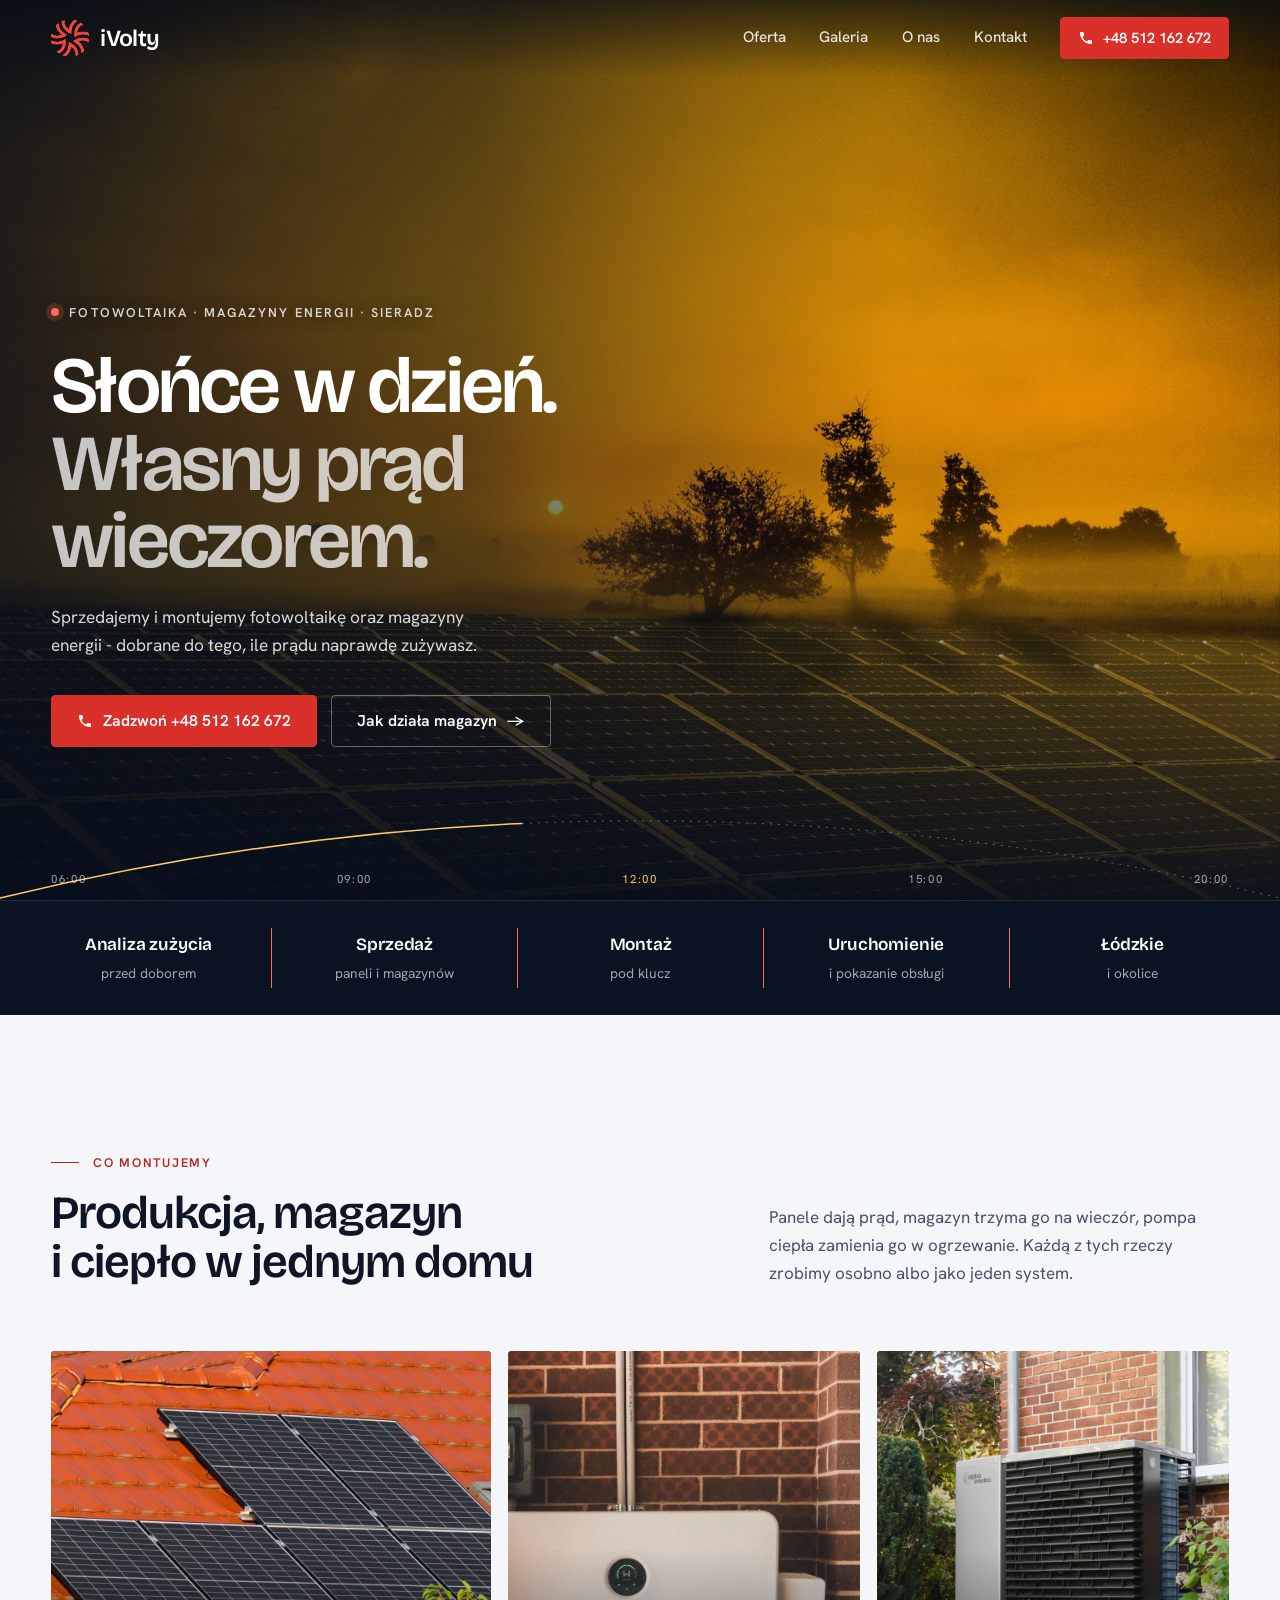
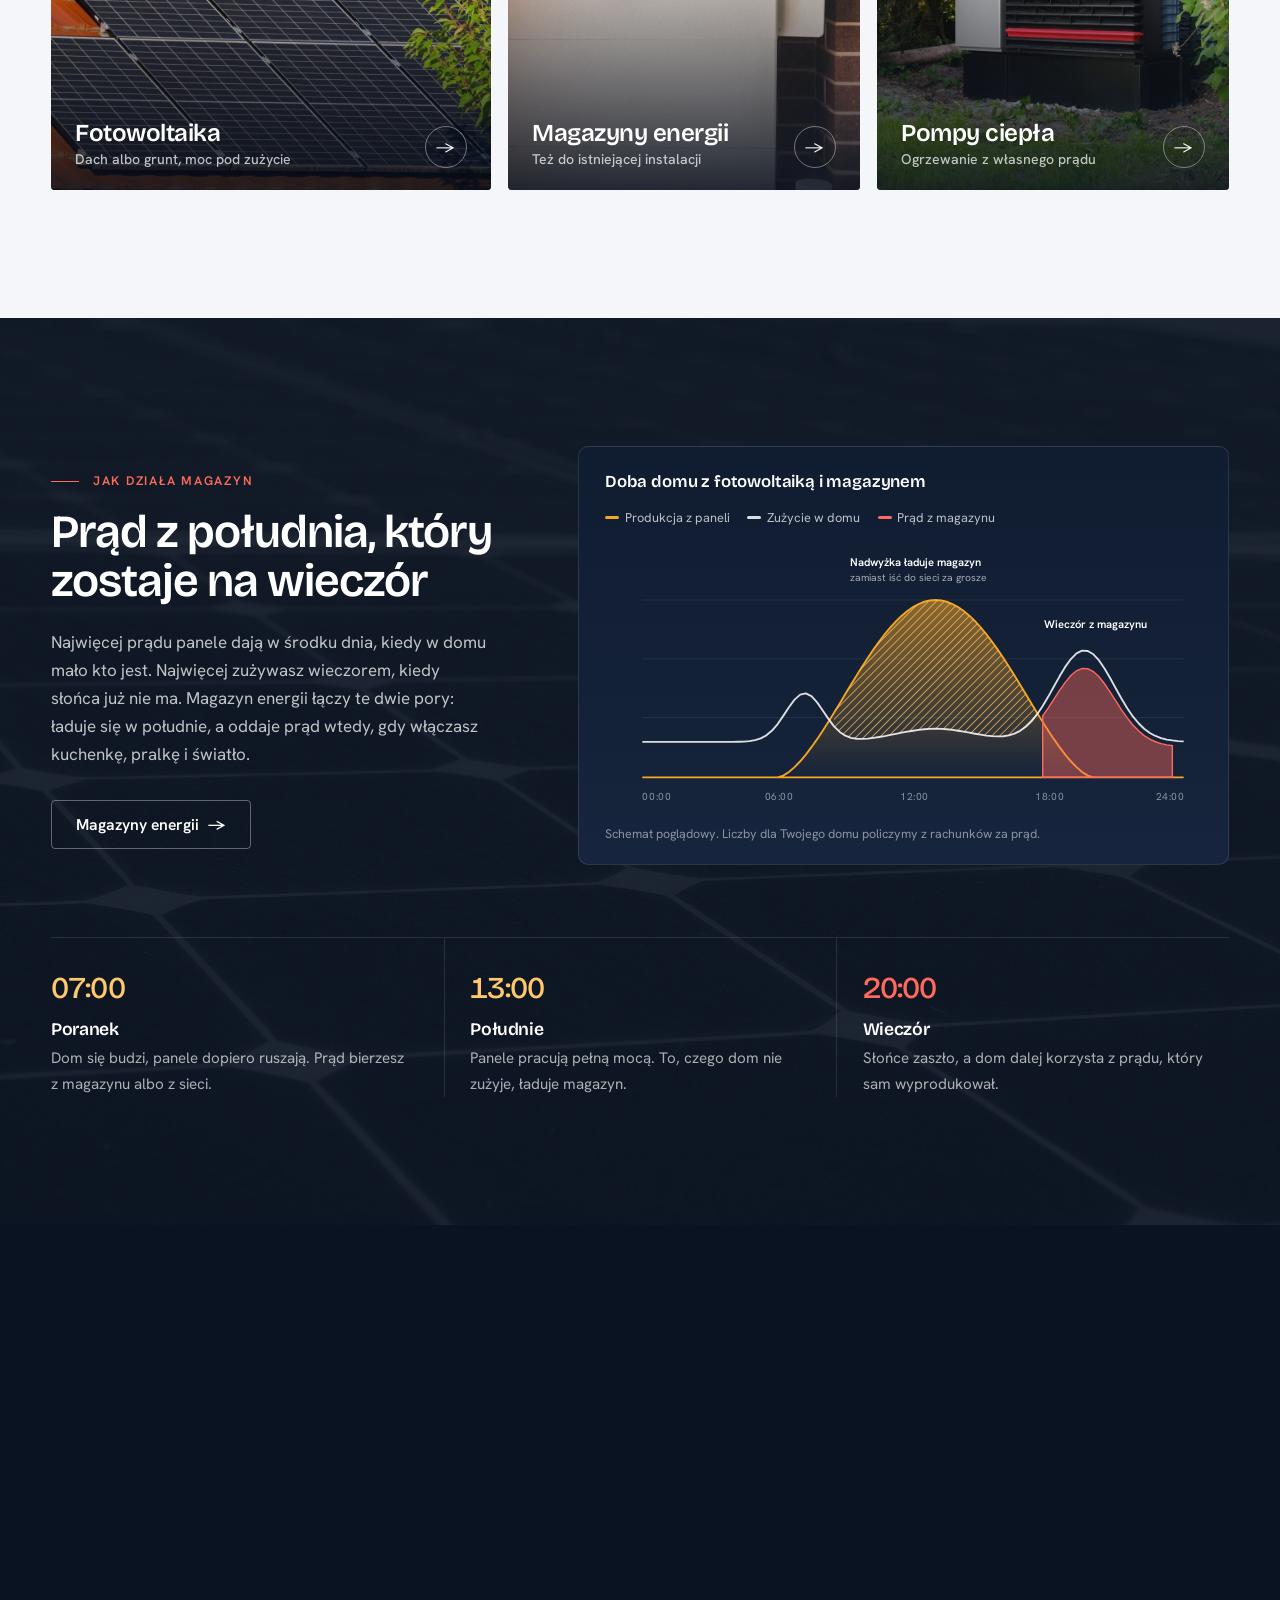
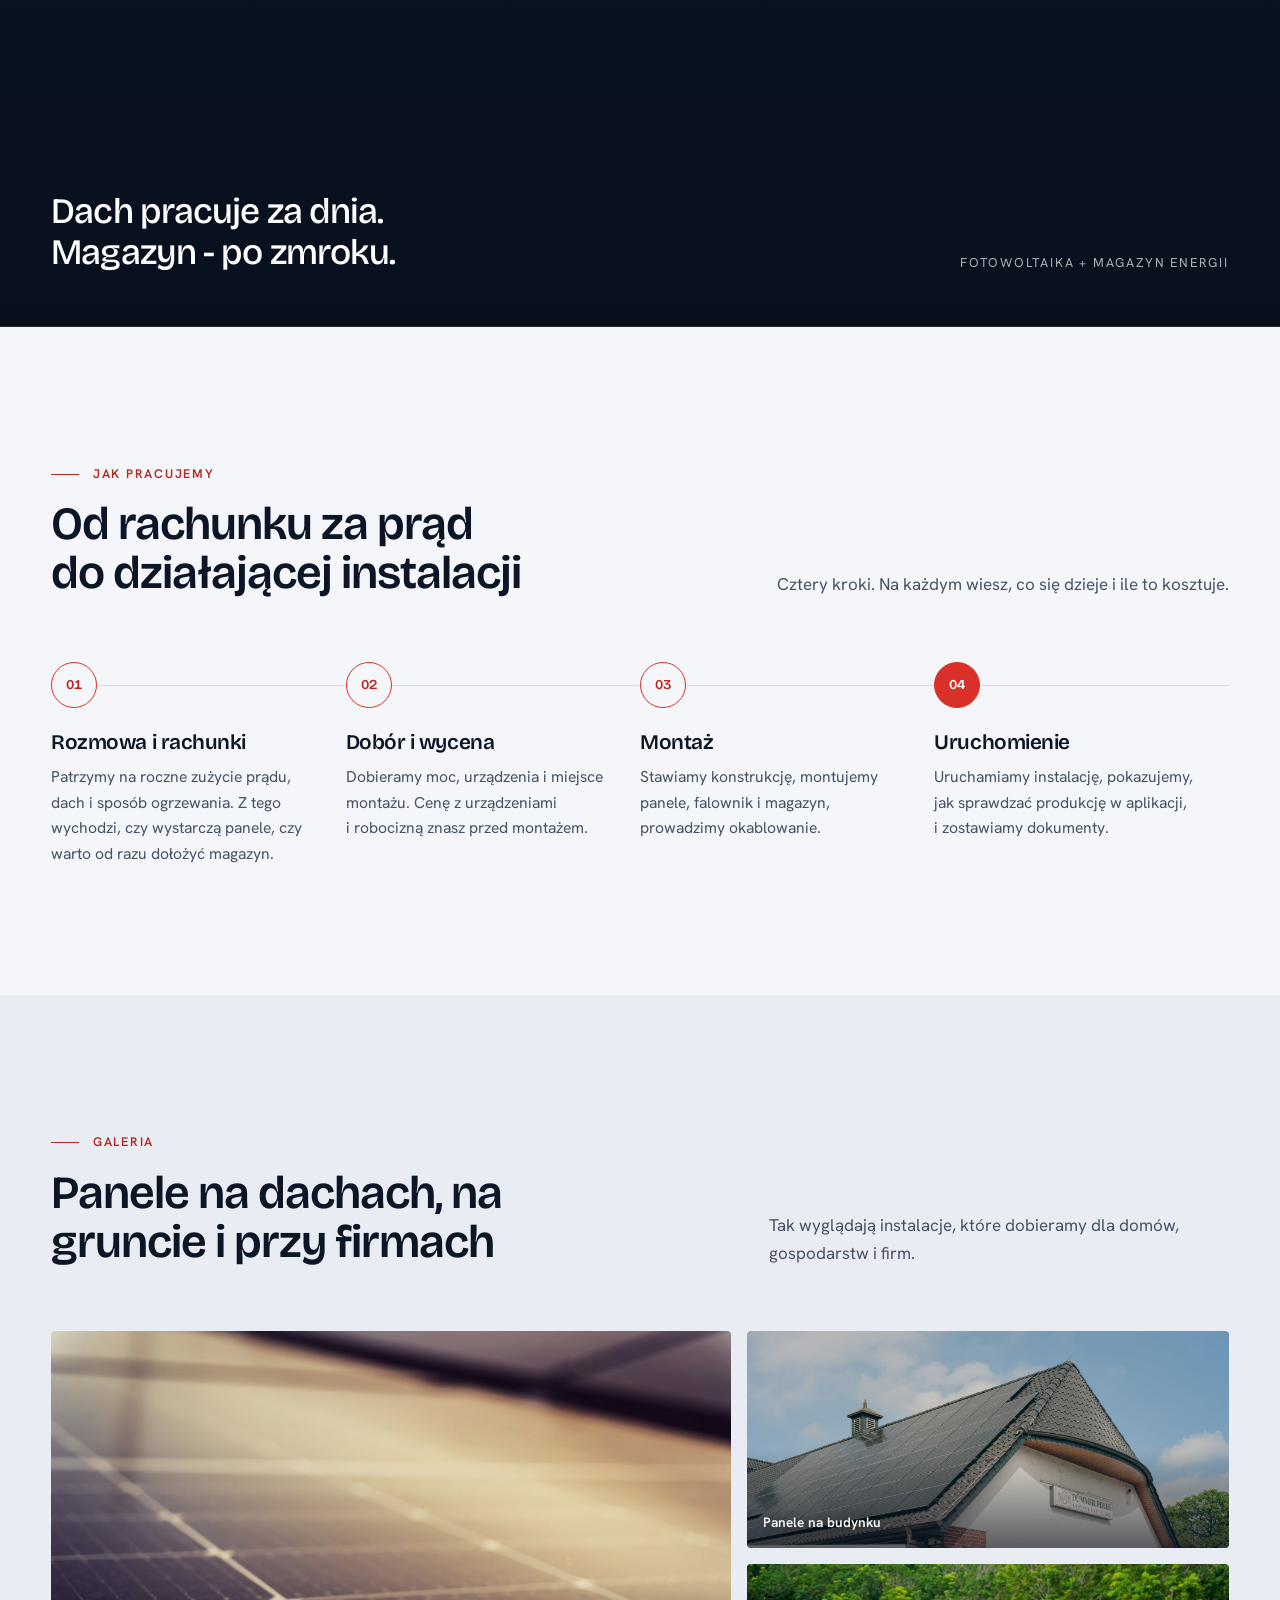
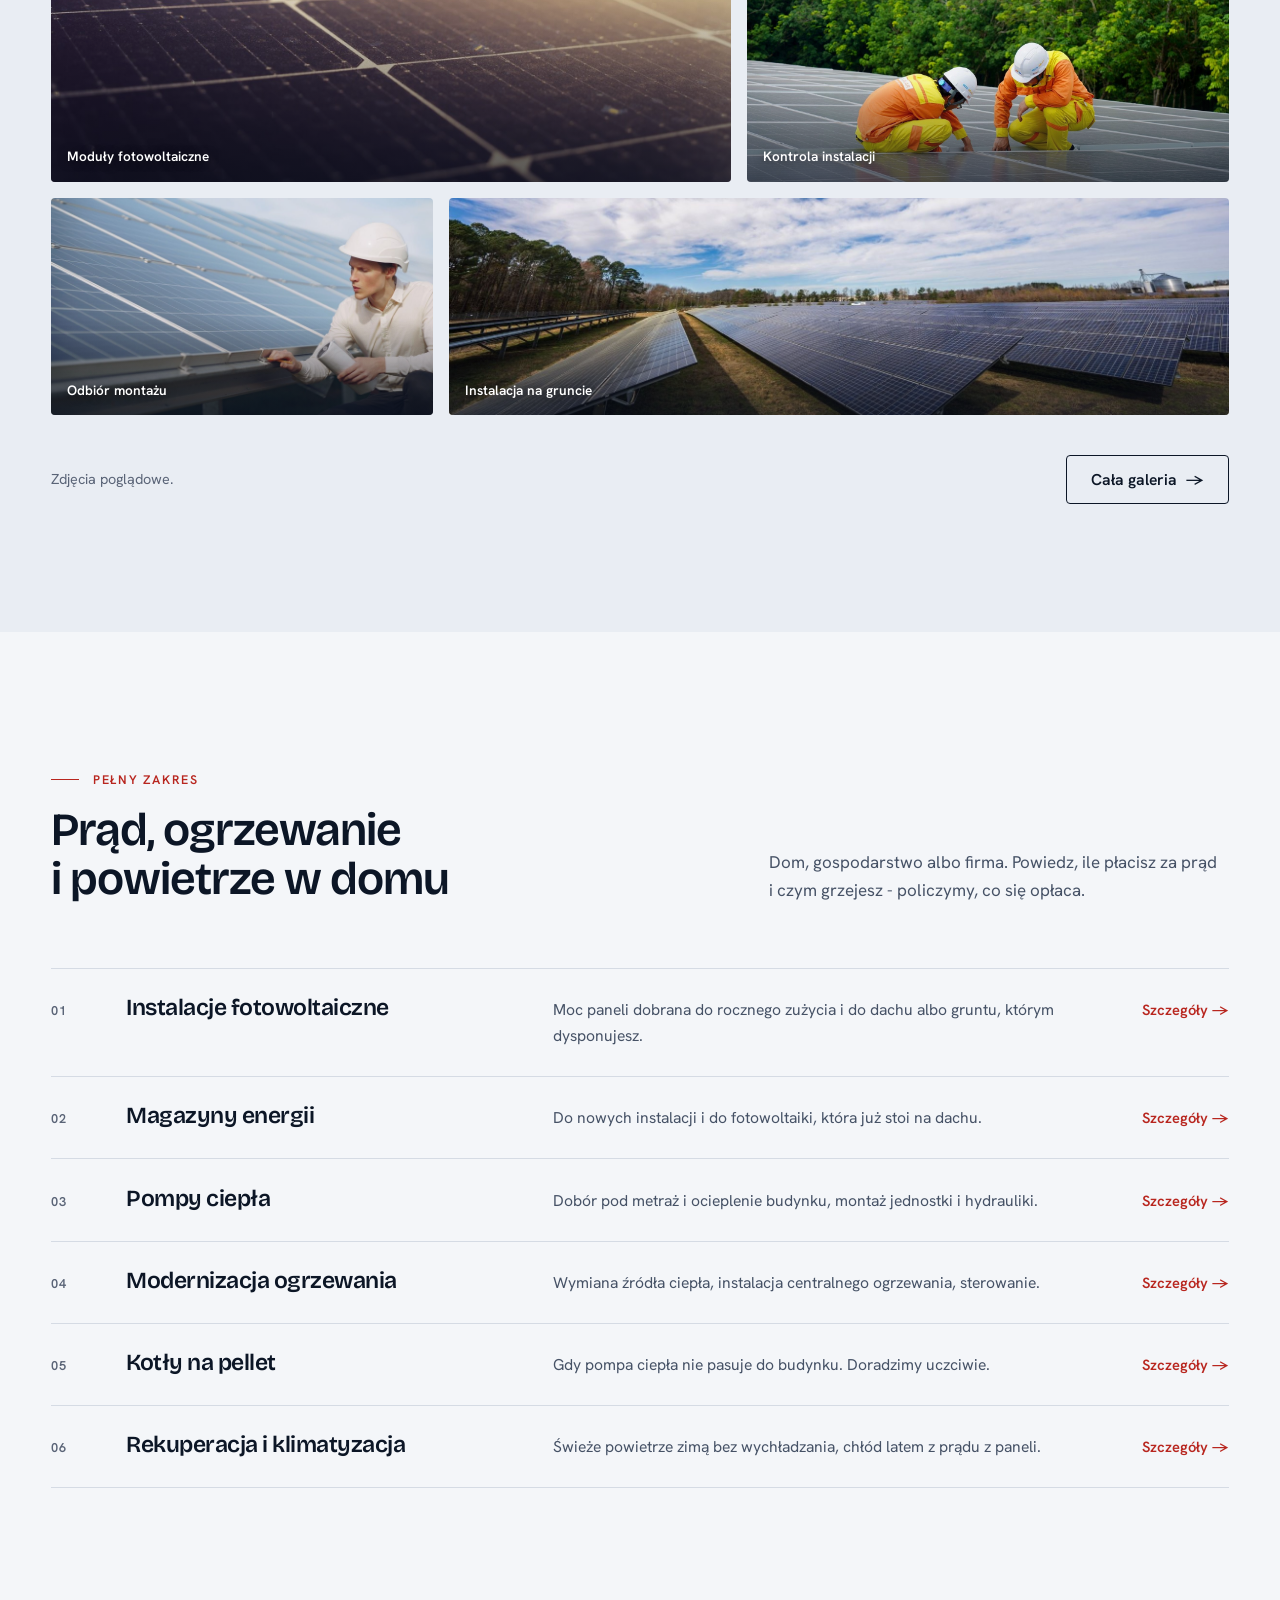
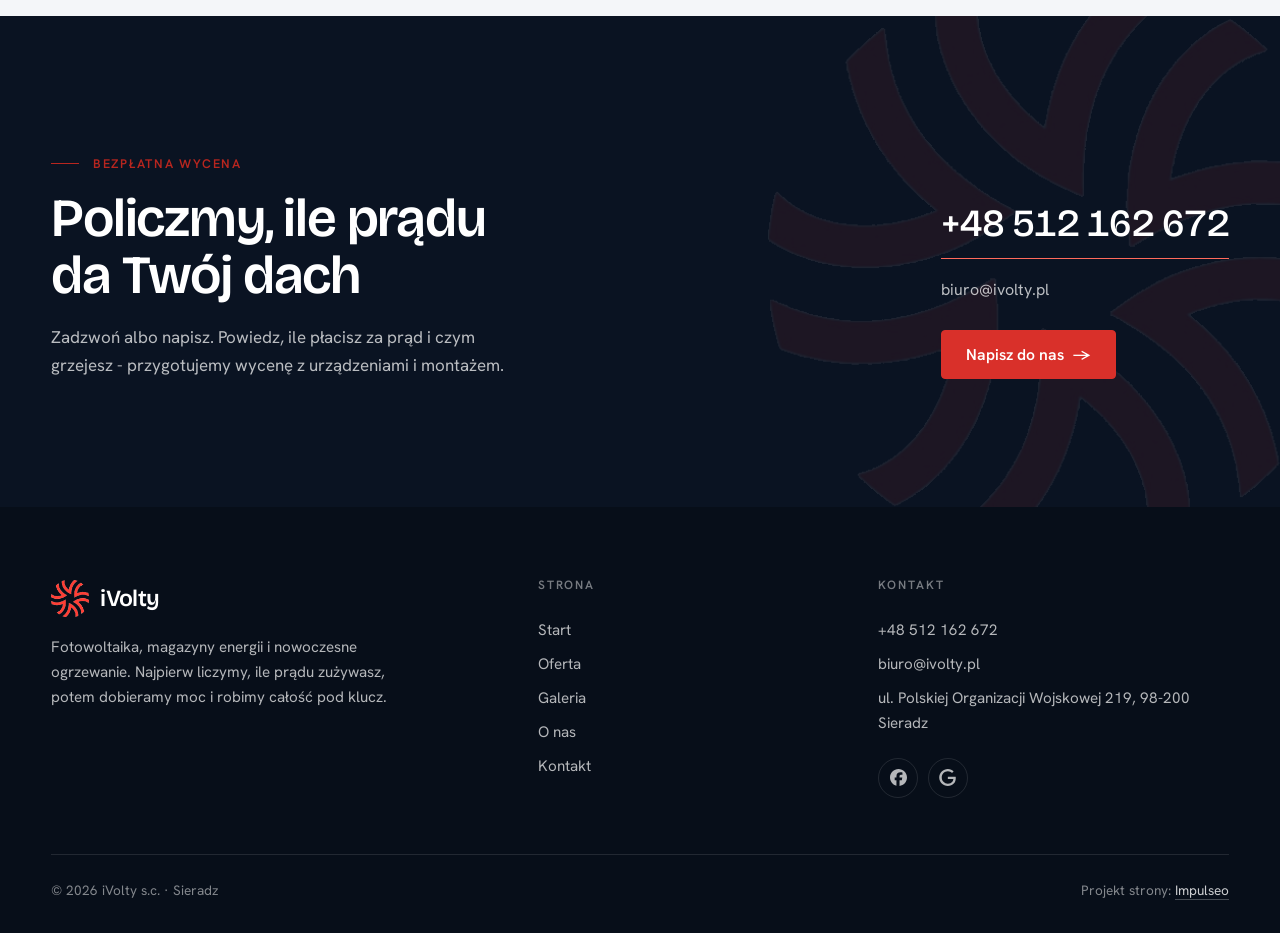
==== commit b6c41ba1: "[claude-edit][cmt:bc6aae68-eeee-4ef8-82b7-6d9f81612e3b] nowy projekt graficzny „Doba energii”: grana" ====
--- a/index.html
+++ b/index.html
@@ -3,166 +3,198 @@
 <head>
 <meta charset="UTF-8">
 <meta name="viewport" content="width=device-width, initial-scale=1.0">
-<title>iVolty - Fotowoltaika i magazyny energii · Sieradz</title>
+<title>iVolty - fotowoltaika i&nbsp;magazyny energii · Sieradz</title>
 <meta name="description" content="iVolty z Sieradza - sprzedaż i montaż instalacji fotowoltaicznych, magazynów energii i pomp ciepła. Doradztwo, dobór pod zużycie i montaż pod klucz w województwie łódzkim i okolicach.">
-<link rel="canonical" href="https://kris20032.github.io/ivolty/">
+<link rel="canonical" href="https://impulseo-pl.github.io/ivolty/">
 <meta name="robots" content="noindex, nofollow">
+<meta name="theme-color" content="#0A1322">
 <meta property="og:type" content="website">
 <meta property="og:locale" content="pl_PL">
 <meta property="og:site_name" content="iVolty">
-<meta property="og:title" content="iVolty - Fotowoltaika i magazyny energii · Sieradz">
+<meta property="og:title" content="iVolty - fotowoltaika i magazyny energii · Sieradz">
 <meta property="og:description" content="iVolty z Sieradza - sprzedaż i montaż instalacji fotowoltaicznych, magazynów energii i pomp ciepła. Doradztwo, dobór pod zużycie i montaż pod klucz w województwie łódzkim i okolicach.">
-<meta property="og:url" content="https://kris20032.github.io/ivolty/">
-<meta property="og:image" content="https://kris20032.github.io/ivolty/img/og.jpg">
+<meta property="og:url" content="https://impulseo-pl.github.io/ivolty/">
+<meta property="og:image" content="https://impulseo-pl.github.io/ivolty/img/og.jpg">
 <meta property="og:image:width" content="1200">
 <meta property="og:image:height" content="630">
 <meta name="twitter:card" content="summary_large_image">
-<script type="application/ld+json">{"@context": "https://schema.org", "@type": "LocalBusiness", "name": "iVolty", "url": "https://kris20032.github.io/ivolty/", "telephone": "+48512162672", "image": "https://kris20032.github.io/ivolty/img/og.jpg", "areaServed": "Sieradz", "sameAs": ["https://www.facebook.com/iVolty/", "https://www.google.com/maps/place/iVolty/@51.5954788,18.6846945,700m/data=!3m2!1e3!4b1!4m6!3m5!1s0x471af555b4167131:0xcd4eed033a28cf67!8m2!3d51.5954788!4d18.6846945!16s%2Fg%2F11yvy6bb_m"]}</script>
+<link rel="icon" href="img/logo.png">
+<script type="application/ld+json">{"@context": "https://schema.org", "@type": "LocalBusiness", "name": "iVolty", "url": "https://impulseo-pl.github.io/ivolty/", "telephone": "+48512162672", "email": "biuro@ivolty.pl", "image": "https://impulseo-pl.github.io/ivolty/img/og.jpg", "address": {"@type": "PostalAddress", "streetAddress": "ul. Polskiej Organizacji Wojskowej 219", "postalCode": "98-200", "addressLocality": "Sieradz", "addressCountry": "PL"}, "areaServed": "województwo łódzkie", "sameAs": ["https://www.facebook.com/iVolty/", "https://www.google.com/maps/place/iVolty/@51.5954788,18.6846945,700m/data=!3m2!1e3!4b1!4m6!3m5!1s0x471af555b4167131:0xcd4eed033a28cf67!8m2!3d51.5954788!4d18.6846945!16s%2Fg%2F11yvy6bb_m"]}</script>
 <link rel="preconnect" href="https://fonts.googleapis.com">
 <link rel="preconnect" href="https://fonts.gstatic.com" crossorigin>
-<link href="https://fonts.googleapis.com/css2?family=Sora:wght@600;700;800&family=Manrope:wght@400;500;600&display=swap" rel="stylesheet">
-<link rel="stylesheet" href="assets/styles.css?v=c2179945">
+<link href="https://fonts.googleapis.com/css2?family=Bricolage+Grotesque:opsz,wght@12..96,500;12..96,600&family=Hanken+Grotesk:wght@400;500;600&display=swap" rel="stylesheet">
+<link rel="stylesheet" href="assets/styles.css?v=doba1">
 </head>
 <body>
 
 <header class="nav">
   <div class="wrap nav-inner">
-    <a class="brand brand-has-logo" href="index.html"><img class="brand-logo" src="img/logo.png" alt="iVolty" width="578" height="562" decoding="async"></a>
-    <nav class="nav-links">
+    <a class="brand" href="index.html" aria-label="iVolty - strona główna"><img class="brand-logo" src="img/logo.png" alt="iVolty" width="578" height="562" decoding="async"><b>iVolty</b></a>
+    <nav class="nav-links" aria-label="Menu główne">
       <a href="oferta.html">Oferta</a>
-      <a href="realizacje.html">Realizacje</a>
-      <a href="o-nas.html">O nas</a>
+      <a href="realizacje.html">Galeria</a>
+      <a href="o-nas.html">O&nbsp;nas</a>
       <a href="kontakt.html">Kontakt</a>
-      <a href="tel:+48512162672" class="btn btn-accent">Zadzwoń +48 512 162 672</a>
+      <a href="tel:+48512162672" class="btn btn-accent"><svg class="ico-tel" width="16" height="16" viewBox="0 0 24 24" fill="none" aria-hidden="true"><path d="M6.6 10.8a15.5 15.5 0 0 0 6.6 6.6l2.2-2.2a1 1 0 0 1 1-.24 11.4 11.4 0 0 0 3.6.58 1 1 0 0 1 1 1V20a1 1 0 0 1-1 1A17 17 0 0 1 3 4a1 1 0 0 1 1-1h3.5a1 1 0 0 1 1 1c0 1.25.2 2.46.58 3.6a1 1 0 0 1-.25 1l-2.23 2.2Z" fill="currentColor"/></svg> +48 512 162 672</a>
     </nav>
     <button class="nav-toggle" aria-label="Menu"><span></span><span></span><span></span></button>
   </div>
 </header>
 
 <main>
-<section class="hero-fach">
-  <img class="hf-photo" src="img/hero.jpg" fetchpriority="high" data-rotate="img/g13.jpg|img/g12.jpg" alt="iVolty" width="1880" height="1253">
-  <div class="hf-panel">
-    <div class="hf-inner">
-      <span class="hf-kicker">Fotowoltaika · Magazyny energii · Sieradz</span>
-      <h1 class="hf-title">Fotowoltaika z magazynem <em>dobrana pod Twój rachunek</em></h1>
-      <p class="hf-lead">Sprzedajemy i montujemy instalacje fotowoltaiczne oraz magazyny energii.</p>
-      <a class="hf-phone" href="tel:+48512162672"><span class="hf-phone-lab">Zadzwoń teraz</span><span class="hf-phone-num"><svg class="ico-tel" width="16" height="16" viewBox="0 0 24 24" fill="none" aria-hidden="true"><path d="M6.6 10.8a15.5 15.5 0 0 0 6.6 6.6l2.2-2.2a1 1 0 0 1 1-.24 11.4 11.4 0 0 0 3.6.58 1 1 0 0 1 1 1V20a1 1 0 0 1-1 1A17 17 0 0 1 3 4a1 1 0 0 1 1-1h3.5a1 1 0 0 1 1 1c0 1.25.2 2.46.58 3.6a1 1 0 0 1-.25 1l-2.23 2.2Z" fill="currentColor"/></svg> +48 512 162 672</span></a>
-      <div class="hf-actions">
-        <a href="kontakt.html" class="btn btn-accent">Zadzwoń po wycenę <span class="arr">→</span></a>
-        <a href="tel:+48512162672" class="btn btn-ghost hf-ghost">Zadzwoń +48 512 162 672</a>
-      </div>
-    </div>
-  </div>
-</section>
-<section class="fach-promise">
-  <div class="wrap">
-    <ul class="fp-row reveal"><li>Doradztwo energetyczne</li><li>Dobór pod zużycie</li><li>Montaż pod klucz</li></ul>
-  </div>
-</section>
-<section class="objawy">
-  <div class="wrap">
-    <div class="head reveal">
-      <span class="eyebrow">Z czym dzwonią klienci</span>
-      <h2>Od czego zacząć</h2>
-      <p>Wybierz temat - oddzwonimy i podamy cenę.</p>
-    </div>
-    <div class="obj-grid">
-      <a class="obj-tile reveal" href="kontakt.html"><span class="ot-row"><span class="ot-name">Wysokie rachunki za prąd</span><span class="ot-arr" aria-hidden="true">→</span></span></a>
-      <a class="obj-tile reveal" href="kontakt.html"><span class="ot-row"><span class="ot-name">Fotowoltaika bez magazynu</span><span class="ot-arr" aria-hidden="true">→</span></span></a>
-      <a class="obj-tile reveal" href="kontakt.html"><span class="ot-row"><span class="ot-name">Nowy dom do zasilenia</span><span class="ot-arr" aria-hidden="true">→</span></span></a>
-      <a class="obj-tile reveal" href="kontakt.html"><span class="ot-row"><span class="ot-name">Gospodarstwo rolne</span><span class="ot-arr" aria-hidden="true">→</span></span></a>
-      <a class="obj-tile reveal" href="kontakt.html"><span class="ot-row"><span class="ot-name">Prąd dla firmy</span><span class="ot-arr" aria-hidden="true">→</span></span></a>
-      <a class="obj-tile reveal" href="kontakt.html"><span class="ot-row"><span class="ot-name">Wymiana starego ogrzewania</span><span class="ot-arr" aria-hidden="true">→</span></span></a>
-    </div>
-  </div>
-</section>
-<section class="gateways-band">
-  <div class="wrap">
-    <div class="gateways">
-      <a href="oferta.html" class="gateway reveal"><img src="img/g1.jpg" alt="Instalacje fotowoltaiczne" loading="lazy" width="1600" height="1068" decoding="async"><span class="g-ttl">Instalacje fotowoltaiczne</span></a>
-      <a href="oferta.html" class="gateway reveal"><img src="img/g2.jpg" alt="Magazyny energii" loading="lazy" width="848" height="1066" decoding="async"><span class="g-ttl">Magazyny energii</span></a>
-      <a href="oferta.html" class="gateway reveal"><img src="img/g3.jpg" alt="Pompy ciepła" loading="lazy" width="1600" height="1066" decoding="async"><span class="g-ttl">Pompy ciepła</span></a>
-    </div>
-  </div>
-</section>
-<section class="proces proces-os fachowcy">
-  <div class="wrap proc-grid">
-    <div class="proc-side">
-      <div class="head reveal">
-        <span class="eyebrow">Jak pracujemy</span>
-        <h2>Wiesz, na czym stoisz - na każdym etapie</h2>
-        <p>Od pierwszego telefonu do odbioru roboty - krok po kroku.</p>
-      </div>
-      <div class="proc-count" aria-hidden="true"><span class="pc-cur">01</span><span class="pc-all">/ 04</span></div>
-      <div class="proc-bar" aria-hidden="true"><i></i></div>
-      <p class="proc-now" aria-hidden="true">Rozmowa i rachunki</p>
-    </div>
-    <ol class="proces-line">
-      <li class="reveal"><span class="pno">01</span><h3>Rozmowa i rachunki</h3><p>Patrzymy na roczne zużycie prądu, dach i sposób ogrzewania. Z tego wychodzi, czy wystarczą panele, czy warto od razu dołożyć magazyn.</p></li>
-      <li class="reveal"><span class="pno">02</span><h3>Dobór i wycena</h3><p>Dobieramy moc, urządzenia i miejsce montażu. Cenę z urządzeniami i robocizną znasz przed montażem.</p></li>
-      <li class="reveal"><span class="pno">03</span><h3>Montaż</h3><p>Stawiamy konstrukcję, montujemy panele, falownik i magazyn, prowadzimy okablowanie.</p></li>
-      <li class="reveal"><span class="pno">04</span><h3>Uruchomienie i przekazanie</h3><p>Uruchamiamy instalację, pokazujemy, jak sprawdzać produkcję w aplikacji, i zostawiamy dokumenty.</p></li>
+<section class="hero-volt">
+  <img class="hv-photo" src="img/hero.jpg" srcset="img/hero-m.jpg 1200w, img/hero.jpg 2400w" sizes="100vw" fetchpriority="high" alt="Panele fotowoltaiczne o wschodzie słońca" width="2400" height="1571">
+  <div class="hv-inner">
+    <span class="hv-kicker reveal"><i></i>Fotowoltaika · Magazyny energii · Sieradz</span>
+    <h1 class="hv-title reveal">Słońce w&nbsp;dzień. <span class="l2">Własny prąd wieczorem.</span></h1>
+    <p class="hv-lead reveal">Sprzedajemy i&nbsp;montujemy fotowoltaikę oraz magazyny energii - dobrane do tego, ile prądu naprawdę zużywasz.</p>
+    <div class="hv-actions reveal">
+      <a href="tel:+48512162672" class="btn btn-accent"><svg class="ico-tel" width="16" height="16" viewBox="0 0 24 24" fill="none" aria-hidden="true"><path d="M6.6 10.8a15.5 15.5 0 0 0 6.6 6.6l2.2-2.2a1 1 0 0 1 1-.24 11.4 11.4 0 0 0 3.6.58 1 1 0 0 1 1 1V20a1 1 0 0 1-1 1A17 17 0 0 1 3 4a1 1 0 0 1 1-1h3.5a1 1 0 0 1 1 1c0 1.25.2 2.46.58 3.6a1 1 0 0 1-.25 1l-2.23 2.2Z" fill="currentColor"/></svg> Zadzwoń +48 512 162 672</a>
+      <a href="#doba" class="btn btn-line">Jak działa magazyn <span class="arr" aria-hidden="true">→</span></a>
+    </div>
+  </div>
+  <div class="sun-arc" aria-hidden="true">
+    <svg viewBox="0 0 1000 100" preserveAspectRatio="none">
+      <path class="arc" d="M0,98 Q500,-58 1000,98"/>
+      <path class="arc-done" d="M0,98 Q500,-58 1000,98" pathLength="100" stroke-dasharray="52 100" stroke-dashoffset="52"><animate attributeName="stroke-dashoffset" from="52" to="0" dur="2.6s" begin="0.6s" fill="freeze" calcMode="spline" keySplines=".16 .84 .44 1" keyTimes="0;1"/></path>
+    </svg>
+  </div>
+  <div class="sun-hours" aria-hidden="true"><span>06:00</span><span>09:00</span><span>12:00</span><span>15:00</span><span>20:00</span></div>
+</section>
+
+<section class="strip" aria-label="Co dostajesz">
+  <div class="wrap"><ul>
+    <li><span class="k">Analiza zużycia</span><span class="v">przed doborem</span></li>
+    <li><span class="k">Sprzedaż</span><span class="v">paneli i&nbsp;magazynów</span></li>
+    <li><span class="k">Montaż</span><span class="v">pod klucz</span></li>
+    <li><span class="k">Uruchomienie</span><span class="v">i&nbsp;pokazanie obsługi</span></li>
+    <li><span class="k">Łódzkie</span><span class="v">i&nbsp;okolice</span></li>
+  </ul></div>
+</section>
+
+<section class="s-pad">
+  <div class="wrap">
+    <div class="s-head reveal">
+      <div><span class="eyebrow">Co montujemy</span><h2>Produkcja, magazyn i&nbsp;ciepło w&nbsp;jednym domu</h2></div>
+      <p>Panele dają prąd, magazyn trzyma go na wieczór, pompa ciepła zamienia go w&nbsp;ogrzewanie. Każdą z&nbsp;tych rzeczy zrobimy osobno albo jako jeden system.</p>
+    </div>
+    <div class="trio">
+      <a href="oferta.html#fotowoltaika" class="reveal"><img src="img/g1.jpg" alt="Panele fotowoltaiczne na dachu domu" width="1600" height="1068"><span class="t-txt"><span class="t-name">Fotowoltaika<span class="t-sub">Dach albo grunt, moc pod zużycie</span></span><span class="t-arr" aria-hidden="true">→</span></span></a>
+      <a href="oferta.html#magazyny" class="reveal"><img src="img/g2.jpg" alt="Domowy magazyn energii na ścianie" loading="lazy" width="848" height="1066"><span class="t-txt"><span class="t-name">Magazyny energii<span class="t-sub">Też do istniejącej instalacji</span></span><span class="t-arr" aria-hidden="true">→</span></span></a>
+      <a href="oferta.html#pompy" class="reveal"><img src="img/g3.jpg" alt="Pompa ciepła przy domu" loading="lazy" width="1600" height="1066"><span class="t-txt"><span class="t-name">Pompy ciepła<span class="t-sub">Ogrzewanie z&nbsp;własnego prądu</span></span><span class="t-arr" aria-hidden="true">→</span></span></a>
+    </div>
+  </div>
+</section>
+
+<section class="doba night s-pad" id="doba">
+  <div class="doba-tex" aria-hidden="true"></div>
+  <div class="wrap">
+    <div class="doba-grid">
+      <div class="doba-copy reveal">
+        <span class="eyebrow">Jak działa magazyn</span>
+        <h2>Prąd z&nbsp;południa, który zostaje na wieczór</h2>
+        <p>Najwięcej prądu panele dają w&nbsp;środku dnia, kiedy w&nbsp;domu mało kto jest. Najwięcej zużywasz wieczorem, kiedy słońca już nie ma. Magazyn energii łączy te dwie pory: ładuje się w&nbsp;południe, a&nbsp;oddaje prąd wtedy, gdy włączasz kuchenkę, pralkę i&nbsp;światło.</p>
+        <a href="oferta.html#magazyny" class="btn btn-line">Magazyny energii <span class="arr" aria-hidden="true">→</span></a>
+      </div>
+      <div class="chart reveal" role="img" aria-label="Schemat doby: w południe panele produkują więcej prądu, niż zużywa dom, nadwyżka ładuje magazyn, a wieczorem dom korzysta z prądu z magazynu.">
+          <div class="chart-top">
+            <h3>Doba domu z&nbsp;fotowoltaiką i&nbsp;magazynem</h3>
+            <div class="legend"><span><i class="lg-sun"></i>Produkcja z&nbsp;paneli</span><span><i class="lg-use"></i>Zużycie w&nbsp;domu</span><span><i class="lg-bat"></i>Prąd z&nbsp;magazynu</span></div>
+          </div>
+          <svg viewBox="0 0 640 290" aria-hidden="true">
+            <defs>
+              <linearGradient id="gSun" x1="0" y1="0" x2="0" y2="1"><stop offset="0" stop-color="#F5A524" stop-opacity=".55"/><stop offset="1" stop-color="#F5A524" stop-opacity="0"/></linearGradient>
+              <pattern id="hatch" width="6" height="6" patternUnits="userSpaceOnUse" patternTransform="rotate(45)"><line x1="0" y1="0" x2="0" y2="6" stroke="#FFC86B" stroke-width="2" stroke-opacity=".7"/></pattern>
+            </defs>
+            <g class="grid"><line x1="40" y1="250" x2="620" y2="250"/><line x1="40" y1="186" x2="620" y2="186"/><line x1="40" y1="123" x2="620" y2="123"/><line x1="40" y1="60" x2="620" y2="60"/></g>
+            <path class="prod" d="M40.0,250.0 L46.0,250.0 L52.1,250.0 L58.1,250.0 L64.2,250.0 L70.2,250.0 L76.2,250.0 L82.3,250.0 L88.3,250.0 L94.4,250.0 L100.4,250.0 L106.5,250.0 L112.5,250.0 L118.5,250.0 L124.6,250.0 L130.6,250.0 L136.7,250.0 L142.7,250.0 L148.8,250.0 L154.8,250.0 L160.8,250.0 L166.9,250.0 L172.9,250.0 L179.0,250.0 L185.0,250.0 L191.0,248.1 L197.1,244.3 L203.1,239.1 L209.2,232.8 L215.2,225.7 L221.2,217.7 L227.3,209.1 L233.3,200.0 L239.4,190.6 L245.4,180.8 L251.5,170.8 L257.5,160.8 L263.5,150.8 L269.6,140.9 L275.6,131.2 L281.7,121.8 L287.7,112.9 L293.8,104.4 L299.8,96.5 L305.8,89.2 L311.9,82.6 L317.9,76.8 L324.0,71.7 L330.0,67.6 L336.0,64.3 L342.1,61.9 L348.1,60.5 L354.2,60.0 L360.2,60.5 L366.2,61.9 L372.3,64.3 L378.3,67.6 L384.4,71.7 L390.4,76.8 L396.5,82.6 L402.5,89.2 L408.5,96.5 L414.6,104.4 L420.6,112.9 L426.7,121.8 L432.7,131.2 L438.8,140.9 L444.8,150.8 L450.8,160.8 L456.9,170.8 L462.9,180.8 L469.0,190.6 L475.0,200.0 L481.0,209.1 L487.1,217.7 L493.1,225.7 L499.2,232.8 L505.2,239.1 L511.2,244.3 L517.3,248.1 L523.3,250.0 L529.4,250.0 L535.4,250.0 L541.5,250.0 L547.5,250.0 L553.5,250.0 L559.6,250.0 L565.6,250.0 L571.7,250.0 L577.7,250.0 L583.8,250.0 L589.8,250.0 L595.8,250.0 L601.9,250.0 L607.9,250.0 L614.0,250.0 L620.0,250.0 L620.0,250 L40.0,250 Z"/>
+            <path class="charge" d="M245.4,180.8 L251.5,170.8 L257.5,160.8 L263.5,150.8 L269.6,140.9 L275.6,131.2 L281.7,121.8 L287.7,112.9 L293.8,104.4 L299.8,96.5 L305.8,89.2 L311.9,82.6 L317.9,76.8 L324.0,71.7 L330.0,67.6 L336.0,64.3 L342.1,61.9 L348.1,60.5 L354.2,60.0 L360.2,60.5 L366.2,61.9 L372.3,64.3 L378.3,67.6 L384.4,71.7 L390.4,76.8 L396.5,82.6 L402.5,89.2 L408.5,96.5 L414.6,104.4 L420.6,112.9 L426.7,121.8 L432.7,131.2 L438.8,140.9 L444.8,150.8 L450.8,160.8 L456.9,170.8 L462.9,180.8 L462.9,182.6 L456.9,190.0 L450.8,195.9 L444.8,200.2 L438.8,203.2 L432.7,205.0 L426.7,206.0 L420.6,206.2 L414.6,205.9 L408.5,205.3 L402.5,204.3 L396.5,203.3 L390.4,202.2 L384.4,201.1 L378.3,200.1 L372.3,199.2 L366.2,198.5 L360.2,198.1 L354.2,198.0 L348.1,198.1 L342.1,198.5 L336.0,199.2 L330.0,200.1 L324.0,201.1 L317.9,202.2 L311.9,203.4 L305.8,204.6 L299.8,205.8 L293.8,206.8 L287.7,207.7 L281.7,208.5 L275.6,208.8 L269.6,208.7 L263.5,207.7 L257.5,205.4 L251.5,201.4 L245.4,195.4 Z"/>
+            <path class="bat" d="M469.0,250 L469.0,184.3 L475.0,175.6 L481.0,166.3 L487.1,156.9 L493.1,148.3 L499.2,141.0 L505.2,135.8 L511.2,133.3 L517.3,133.6 L523.3,136.7 L529.4,142.3 L535.4,150.0 L541.5,158.9 L547.5,168.3 L553.5,177.7 L559.6,186.3 L565.6,193.9 L571.7,200.2 L577.7,205.3 L583.8,209.1 L589.8,211.9 L595.8,213.9 L601.9,215.2 L607.9,216.1 L607.9,250 Z"/>
+            <path class="use draw" d="M40.0,212.0 L46.0,212.0 L52.1,212.0 L58.1,212.0 L64.2,212.0 L70.2,212.0 L76.2,212.0 L82.3,212.0 L88.3,212.0 L94.4,212.0 L100.4,212.0 L106.5,212.0 L112.5,212.0 L118.5,212.0 L124.6,212.0 L130.6,212.0 L136.7,212.0 L142.7,211.9 L148.8,211.7 L154.8,211.2 L160.8,210.2 L166.9,208.3 L172.9,205.0 L179.0,199.9 L185.0,192.9 L191.0,184.2 L197.1,175.0 L203.1,166.8 L209.2,161.4 L215.2,160.0 L221.2,163.0 L227.3,169.7 L233.3,178.4 L239.4,187.4 L245.4,195.4 L251.5,201.4 L257.5,205.4 L263.5,207.7 L269.6,208.7 L275.6,208.8 L281.7,208.5 L287.7,207.7 L293.8,206.8 L299.8,205.8 L305.8,204.6 L311.9,203.4 L317.9,202.2 L324.0,201.1 L330.0,200.1 L336.0,199.2 L342.1,198.5 L348.1,198.1 L354.2,198.0 L360.2,198.1 L366.2,198.5 L372.3,199.2 L378.3,200.1 L384.4,201.1 L390.4,202.2 L396.5,203.3 L402.5,204.3 L408.5,205.3 L414.6,205.9 L420.6,206.2 L426.7,206.0 L432.7,205.0 L438.8,203.2 L444.8,200.2 L450.8,195.9 L456.9,190.0 L462.9,182.6 L469.0,173.6 L475.0,163.5 L481.0,152.7 L487.1,141.8 L493.1,131.7 L499.2,123.3 L505.2,117.2 L511.2,114.3 L517.3,114.6 L523.3,118.2 L529.4,124.8 L535.4,133.7 L541.5,144.1 L547.5,155.1 L553.5,165.9 L559.6,175.9 L565.6,184.8 L571.7,192.1 L577.7,198.0 L583.8,202.5 L589.8,205.7 L595.8,208.0 L601.9,209.6 L607.9,210.5 L614.0,211.2 L620.0,211.5"/>
+            <text class="lbl" x="262" y="24">Nadwyżka ładuje magazyn</text>
+            <text class="lbl-s" x="262" y="40">zamiast iść do sieci za grosze</text>
+            <text class="lbl" x="470" y="90">Wieczór z&nbsp;magazynu</text>
+            <text class="ax" x="40" y="274">00:00</text><text class="ax" x="171" y="274">06:00</text><text class="ax" x="316" y="274">12:00</text><text class="ax" x="461" y="274">18:00</text><text class="ax" x="590" y="274">24:00</text>
+          </svg>
+          <p class="chart-note">Schemat poglądowy. Liczby dla Twojego domu policzymy z&nbsp;rachunków za prąd.</p>
+        </div>
+    </div>
+    <div class="moments">
+      <div class="reveal"><time>07:00</time><h3>Poranek</h3><p>Dom się budzi, panele dopiero ruszają. Prąd bierzesz z&nbsp;magazynu albo z&nbsp;sieci.</p></div>
+      <div class="reveal"><time>13:00</time><h3>Południe</h3><p>Panele pracują pełną mocą. To, czego dom nie zużyje, ładuje magazyn.</p></div>
+      <div class="reveal"><time>20:00</time><h3>Wieczór</h3><p>Słońce zaszło, a&nbsp;dom dalej korzysta z&nbsp;prądu, który sam wyprodukował.</p></div>
+    </div>
+  </div>
+</section>
+
+<section class="stopklatka" aria-label="Domy z panelami fotowoltaicznymi o zachodzie słońca">
+  <div class="stk-bg" style="background-image:url(img/wieczor.jpg)"></div>
+  <div class="stk-cap wrap">
+    <p>Dach pracuje za dnia. Magazyn - po zmroku.</p>
+    <span>Fotowoltaika + magazyn energii</span>
+  </div>
+</section>
+
+<section class="s-pad">
+  <div class="wrap">
+    <div class="s-head reveal">
+      <div><span class="eyebrow">Jak pracujemy</span><h2>Od rachunku za prąd do działającej instalacji</h2></div>
+      <p>Cztery kroki. Na każdym wiesz, co się dzieje i&nbsp;ile to kosztuje.</p>
+    </div>
+    <ol class="kroki">
+      <li class="reveal"><span class="dot">01</span><h3>Rozmowa i&nbsp;rachunki</h3><p>Patrzymy na roczne zużycie prądu, dach i&nbsp;sposób ogrzewania. Z&nbsp;tego wychodzi, czy wystarczą panele, czy warto od razu dołożyć magazyn.</p></li>
+      <li class="reveal"><span class="dot">02</span><h3>Dobór i&nbsp;wycena</h3><p>Dobieramy moc, urządzenia i&nbsp;miejsce montażu. Cenę z&nbsp;urządzeniami i&nbsp;robocizną znasz przed montażem.</p></li>
+      <li class="reveal"><span class="dot">03</span><h3>Montaż</h3><p>Stawiamy konstrukcję, montujemy panele, falownik i&nbsp;magazyn, prowadzimy okablowanie.</p></li>
+      <li class="reveal"><span class="dot">04</span><h3>Uruchomienie</h3><p>Uruchamiamy instalację, pokazujemy, jak sprawdzać produkcję w&nbsp;aplikacji, i&nbsp;zostawiamy dokumenty.</p></li>
     </ol>
   </div>
 </section>
-<section>
-  <div class="wrap">
-    <div class="head reveal">
-      <span class="eyebrow">Realizacje</span>
-      <h2>Instalacje, które robimy</h2>
-      <p>Panele na dachach i na gruncie, magazyny energii i pompy ciepła - tak wygląda nasza codzienna praca.</p>
-    </div>
-    <div class="gallery">
-      <div class="tile t-two3 reveal"><img src="img/g4.jpg" alt="iVolty" loading="lazy" width="1600" height="1066" decoding="async"></div>
-      <div class="tile t-third reveal"><img src="img/g5.jpg" alt="iVolty" loading="lazy" width="1600" height="1066" decoding="async"></div>
-      <div class="tile t-third reveal"><img src="img/g6.jpg" alt="iVolty" loading="lazy" width="1600" height="1066" decoding="async"></div>
-      <div class="tile t-third reveal"><img src="img/g7.jpg" alt="iVolty" loading="lazy" width="1600" height="900" decoding="async"></div>
-      <div class="tile t-third reveal"><img src="img/g8.jpg" alt="iVolty" loading="lazy" width="1600" height="1067" decoding="async"></div>
-    </div>
-    <div style="margin-top:var(--space-7)" class="reveal"><a href="realizacje.html" class="btn btn-accent">Pełna galeria <span class="arr">→</span></a></div>
-  </div>
-</section>
-<section class="fach-uslugi">
-  <div class="wrap">
-    <div class="head reveal">
-      <span class="eyebrow">Co robimy</span>
-      <h2>Panele, magazyny energii i ogrzewanie</h2>
-      <p>Czym zajmuję się na co dzień - z opisem i widełkami cenowymi.</p>
-    </div>
-    <ul class="fu-list">
-      <li class="fu-row reveal"><div class="fu-name">Instalacje fotowoltaiczne</div><div class="fu-desc">Dobieramy moc paneli do Twojego rocznego zużycia i do dachu albo gruntu, którym dysponujesz.</div><a class="fu-cta" href="kontakt.html">Wycena <span class="arr">→</span></a></li>
-      <li class="fu-row reveal"><div class="fu-name">Magazyny energii</div><div class="fu-desc">Prąd z dnia zostaje w domu na wieczór, zamiast iść do sieci za grosze.</div><a class="fu-cta" href="kontakt.html">Wycena <span class="arr">→</span></a></li>
-      <li class="fu-row reveal"><div class="fu-name">Pompy ciepła</div><div class="fu-desc">Dobór pompy pod metraż i ocieplenie budynku, montaż jednostki i hydrauliki, uruchomienie.</div><a class="fu-cta" href="kontakt.html">Wycena <span class="arr">→</span></a></li>
-      <li class="fu-row reveal"><div class="fu-name">Kotły na pellet</div><div class="fu-desc">Montaż kotłów na pellet tam, gdzie pompa ciepła nie jest najlepszym wyborem.</div><a class="fu-cta" href="kontakt.html">Wycena <span class="arr">→</span></a></li>
-      <li class="fu-row reveal"><div class="fu-name">Rekuperacja i klimatyzacja</div><div class="fu-desc">Wentylacja z odzyskiem ciepła i klimatyzacja do domu i firmy. Świeże powietrze zimą bez wychładzania, chłód latem, który dobrze łączy się z prądem z paneli.</div><a class="fu-cta" href="kontakt.html">Wycena <span class="arr">→</span></a></li>
-      <li class="fu-row reveal"><div class="fu-name">Modernizacja ogrzewania</div><div class="fu-desc">Przebudowa całych systemów grzewczych: wymiana źródła ciepła, instalacja centralnego ogrzewania, sterowanie.</div><a class="fu-cta" href="kontakt.html">Wycena <span class="arr">→</span></a></li>
+
+<section class="s-pad day-2">
+  <div class="wrap">
+    <div class="s-head reveal">
+      <div><span class="eyebrow">Galeria</span><h2>Panele na dachach, na gruncie i&nbsp;przy firmach</h2></div>
+      <p>Tak wyglądają instalacje, które dobieramy dla domów, gospodarstw i&nbsp;firm.</p>
+    </div>
+    <div class="mozaika">
+      <figure class="reveal"><img src="img/g4.jpg" alt="Panele fotowoltaiczne w ciepłym świetle" loading="lazy" width="1600" height="1066"><figcaption>Moduły fotowoltaiczne</figcaption></figure>
+      <figure class="reveal"><img src="img/g10.jpg" alt="Budynek z panelami na dachu" loading="lazy" width="1600" height="1200"><figcaption>Panele na budynku</figcaption></figure>
+      <figure class="reveal"><img src="img/g13.jpg" alt="Kontrola instalacji fotowoltaicznej" loading="lazy" width="1600" height="1066"><figcaption>Kontrola instalacji</figcaption></figure>
+      <figure class="reveal"><img src="img/g5.jpg" alt="Sprawdzanie montażu paneli" loading="lazy" width="1600" height="1066"><figcaption>Odbiór montażu</figcaption></figure>
+      <figure class="reveal"><img src="img/g6.jpg" alt="Instalacja fotowoltaiczna na gruncie" loading="lazy" width="1600" height="1066"><figcaption>Instalacja na gruncie</figcaption></figure>
+    </div>
+    <div class="more reveal"><p>Zdjęcia poglądowe.</p><a href="realizacje.html" class="btn btn-ink">Cała galeria <span class="arr" aria-hidden="true">→</span></a></div>
+  </div>
+</section>
+
+<section class="s-pad">
+  <div class="wrap">
+    <div class="s-head reveal">
+      <div><span class="eyebrow">Pełny zakres</span><h2>Prąd, ogrzewanie i&nbsp;powietrze w&nbsp;domu</h2></div>
+      <p>Dom, gospodarstwo albo firma. Powiedz, ile płacisz za prąd i&nbsp;czym grzejesz - policzymy, co się opłaca.</p>
+    </div>
+    <ul class="usl">
+      <li class="reveal"><span class="n">01</span><h3>Instalacje fotowoltaiczne</h3><p>Moc paneli dobrana do rocznego zużycia i&nbsp;do dachu albo gruntu, którym dysponujesz.</p><a href="oferta.html#fotowoltaika">Szczegóły <span class="arr" aria-hidden="true">→</span></a></li>
+      <li class="reveal"><span class="n">02</span><h3>Magazyny energii</h3><p>Do nowych instalacji i&nbsp;do fotowoltaiki, która już stoi na dachu.</p><a href="oferta.html#magazyny">Szczegóły <span class="arr" aria-hidden="true">→</span></a></li>
+      <li class="reveal"><span class="n">03</span><h3>Pompy ciepła</h3><p>Dobór pod metraż i&nbsp;ocieplenie budynku, montaż jednostki i&nbsp;hydrauliki.</p><a href="oferta.html#pompy">Szczegóły <span class="arr" aria-hidden="true">→</span></a></li>
+      <li class="reveal"><span class="n">04</span><h3>Modernizacja ogrzewania</h3><p>Wymiana źródła ciepła, instalacja centralnego ogrzewania, sterowanie.</p><a href="oferta.html#ogrzewanie">Szczegóły <span class="arr" aria-hidden="true">→</span></a></li>
+      <li class="reveal"><span class="n">05</span><h3>Kotły na pellet</h3><p>Gdy pompa ciepła nie pasuje do budynku. Doradzimy uczciwie.</p><a href="oferta.html#pellet">Szczegóły <span class="arr" aria-hidden="true">→</span></a></li>
+      <li class="reveal"><span class="n">06</span><h3>Rekuperacja i&nbsp;klimatyzacja</h3><p>Świeże powietrze zimą bez wychładzania, chłód latem z&nbsp;prądu z&nbsp;paneli.</p><a href="oferta.html#rekuperacja">Szczegóły <span class="arr" aria-hidden="true">→</span></a></li>
     </ul>
-    <div style="margin-top:var(--space-7)" class="reveal"><a href="oferta.html" class="btn btn-ghost">Pełna oferta <span class="arr">→</span></a></div>
-  </div>
-</section>
-<section class="stopklatka" aria-hidden="true">
-  <div class="stk-bg" style="background-image:url(img/g9.jpg)"></div>
-</section>
-<section class="opinie op-fallback">
-  <div class="wrap">
-    <div class="head center reveal">
-      <span class="eyebrow">Opinie</span>
-      <h2>Co mówią klienci</h2>
-      <p>Opinie klientów znajdziesz na naszym profilu w Oferteo.</p>
-    </div>
-  </div>
-</section>
-<section class="cta">
+  </div>
+</section>
+<section class="cta s-pad">
+  <img class="cta-mark" src="img/logo.png" alt="" aria-hidden="true" width="578" height="562" loading="lazy">
   <div class="wrap">
     <div class="reveal">
-      <span class="eyebrow">Współpraca</span>
-      <h2>Potrzebujesz fachowca? Wycenimy za darmo.</h2>
-      <p>Zadzwoń lub napisz - przyjedziemy, obejrzymy i podamy jasną cenę. Bez zobowiązań.</p>
-    </div>
-    <div class="cta-actions reveal">
-      <a href="kontakt.html" class="btn btn-light">Zadzwoń po wycenę <span class="arr">→</span></a>
-      <a href="tel:+48512162672" class="btn btn-ghost btn-ghost-cta">+48 512 162 672</a>
+      <span class="eyebrow">Bezpłatna wycena</span>
+      <h2>Policzmy, ile prądu da Twój dach</h2>
+      <p>Zadzwoń albo napisz. Powiedz, ile płacisz za prąd i&nbsp;czym grzejesz - przygotujemy wycenę z&nbsp;urządzeniami i&nbsp;montażem.</p>
+    </div>
+    <div class="cta-side reveal">
+      <a class="cta-phone" href="tel:+48512162672">+48 512 162 672</a>
+      <a class="cta-mail" href="mailto:biuro@ivolty.pl">biuro@ivolty.pl</a>
+      <a href="kontakt.html" class="btn btn-accent">Napisz do nas <span class="arr" aria-hidden="true">→</span></a>
     </div>
   </div>
 </section>
@@ -172,14 +204,15 @@
   <div class="wrap">
     <div class="foot-grid">
       <div class="foot-brand">
-        <div class="name">iVolty</div>
-        <p>Sprzedajemy i montujemy instalacje fotowoltaiczne oraz magazyny energii. Najpierw liczymy, ile prądu zużywasz, potem dobieramy moc i robimy całość pod klucz.</p>
+        <a class="brand" href="index.html"><img class="brand-logo" src="img/logo.png" alt="iVolty" width="578" height="562" loading="lazy"><b>iVolty</b></a>
+        <p>Fotowoltaika, magazyny energii i&nbsp;nowoczesne ogrzewanie. Najpierw liczymy, ile prądu zużywasz, potem dobieramy moc i&nbsp;robimy całość pod klucz.</p>
       </div>
       <div class="foot-col">
-        <h4>Nawigacja</h4>
+        <h4>Strona</h4>
+        <a href="index.html">Start</a>
         <a href="oferta.html">Oferta</a>
-        <a href="realizacje.html">Realizacje</a>
-        <a href="o-nas.html">O nas</a>
+        <a href="realizacje.html">Galeria</a>
+        <a href="o-nas.html">O&nbsp;nas</a>
         <a href="kontakt.html">Kontakt</a>
       </div>
       <div class="foot-col">
@@ -187,21 +220,21 @@
         <a href="tel:+48512162672">+48 512 162 672</a>
         <a href="mailto:biuro@ivolty.pl">biuro@ivolty.pl</a>
         <p>ul. Polskiej Organizacji Wojskowej 219, 98-200 Sieradz</p>
-      <div class="foot-soc">
-        <a class="soc" href="https://www.facebook.com/iVolty/" target="_blank" rel="noopener" aria-label="Facebook - iVolty"><svg viewBox="0 0 24 24" aria-hidden="true" focusable="false"><path d="M9.101 23.691v-7.98H6.627v-3.667h2.474v-1.58c0-4.085 1.848-5.978 5.858-5.978.401 0 .955.042 1.468.103a8.68 8.68 0 0 1 1.141.195v3.325a8.623 8.623 0 0 0-.653-.036 26.805 26.805 0 0 0-.733-.009c-.707 0-1.259.096-1.675.309a1.686 1.686 0 0 0-.679.622c-.258.42-.374.995-.374 1.752v1.297h3.919l-.386 2.103-.287 1.564h-3.246v8.245C19.396 23.238 24 18.179 24 12.044c0-6.627-5.373-12-12-12s-12 5.373-12 12c0 5.628 3.874 10.35 9.101 11.647Z" fill="currentColor"/></svg></a>
-        <a class="soc" href="https://www.google.com/maps/place/iVolty/@51.5954788,18.6846945,700m/data=!3m2!1e3!4b1!4m6!3m5!1s0x471af555b4167131:0xcd4eed033a28cf67!8m2!3d51.5954788!4d18.6846945!16s%2Fg%2F11yvy6bb_m" target="_blank" rel="noopener" aria-label="Google - iVolty"><svg viewBox="0 0 24 24" aria-hidden="true" focusable="false"><path d="M12.48 10.92v3.28h7.84c-.24 1.84-.853 3.187-1.787 4.133-1.147 1.147-2.933 2.4-6.053 2.4-4.827 0-8.6-3.893-8.6-8.72s3.773-8.72 8.6-8.72c2.6 0 4.507 1.027 5.907 2.347l2.307-2.307C18.747 1.44 16.133 0 12.48 0 5.867 0 .307 5.387.307 12s5.56 12 12.173 12c3.573 0 6.267-1.173 8.373-3.36 2.16-2.16 2.84-5.213 2.84-7.667 0-.76-.053-1.467-.173-2.053H12.48z" fill="currentColor"/></svg></a>
-      </div>
+        <div class="foot-soc">
+          <a class="soc" href="https://www.facebook.com/iVolty/" target="_blank" rel="noopener" aria-label="Facebook - iVolty"><svg viewBox="0 0 24 24" aria-hidden="true" focusable="false"><path d="M9.101 23.691v-7.98H6.627v-3.667h2.474v-1.58c0-4.085 1.848-5.978 5.858-5.978.401 0 .955.042 1.468.103a8.68 8.68 0 0 1 1.141.195v3.325a8.623 8.623 0 0 0-.653-.036 26.805 26.805 0 0 0-.733-.009c-.707 0-1.259.096-1.675.309a1.686 1.686 0 0 0-.679.622c-.258.42-.374.995-.374 1.752v1.297h3.919l-.386 2.103-.287 1.564h-3.246v8.245C19.396 23.238 24 18.179 24 12.044c0-6.627-5.373-12-12-12s-12 5.373-12 12c0 5.628 3.874 10.350 9.101 11.647Z" fill="currentColor"/></svg></a>
+          <a class="soc" href="https://www.google.com/maps/place/iVolty/@51.5954788,18.6846945,700m/data=!3m2!1e3!4b1!4m6!3m5!1s0x471af555b4167131:0xcd4eed033a28cf67!8m2!3d51.5954788!4d18.6846945!16s%2Fg%2F11yvy6bb_m" target="_blank" rel="noopener" aria-label="Google - iVolty"><svg viewBox="0 0 24 24" aria-hidden="true" focusable="false"><path d="M12.48 10.92v3.28h7.84c-.24 1.84-.853 3.187-1.787 4.133-1.147 1.147-2.933 2.4-6.053 2.4-4.827 0-8.6-3.893-8.6-8.72s3.773-8.72 8.6-8.72c2.6 0 4.507 1.027 5.907 2.347l2.307-2.307C18.747 1.44 16.133 0 12.48 0 5.867 0 .307 5.387.307 12s5.56 12 12.173 12c3.573 0 6.267-1.173 8.373-3.36 2.16-2.16 2.84-5.213 2.84-7.667 0-.76-.053-1.467-.173-2.053H12.48z" fill="currentColor"/></svg></a>
+        </div>
       </div>
     </div>
     <div class="foot-bot">
-      <span>© 2026 iVolty</span>
+      <span>© 2026 iVolty s.c. · Sieradz</span>
       <span>Projekt strony: <a class="foot-credit" href="https://impulseo.pl" target="_blank" rel="noopener">Impulseo</a></span>
     </div>
   </div>
 </footer>
-<div class="sticky-call"><a class="sc-call" href="tel:+48512162672"><svg class="ico-tel" width="16" height="16" viewBox="0 0 24 24" fill="none" aria-hidden="true"><path d="M6.6 10.8a15.5 15.5 0 0 0 6.6 6.6l2.2-2.2a1 1 0 0 1 1-.24 11.4 11.4 0 0 0 3.6.58 1 1 0 0 1 1 1V20a1 1 0 0 1-1 1A17 17 0 0 1 3 4a1 1 0 0 1 1-1h3.5a1 1 0 0 1 1 1c0 1.25.2 2.46.58 3.6a1 1 0 0 1-.25 1l-2.23 2.2Z" fill="currentColor"/></svg> Zadzwoń</a><a class="sc-quote" href="kontakt.html">Zadzwoń po wycenę</a></div>
+<div class="sticky-call"><a class="sc-call" href="tel:+48512162672"><svg class="ico-tel" width="16" height="16" viewBox="0 0 24 24" fill="none" aria-hidden="true"><path d="M6.6 10.8a15.5 15.5 0 0 0 6.6 6.6l2.2-2.2a1 1 0 0 1 1-.24 11.4 11.4 0 0 0 3.6.58 1 1 0 0 1 1 1V20a1 1 0 0 1-1 1A17 17 0 0 1 3 4a1 1 0 0 1 1-1h3.5a1 1 0 0 1 1 1c0 1.25.2 2.46.58 3.6a1 1 0 0 1-.25 1l-2.23 2.2Z" fill="currentColor"/></svg> Zadzwoń</a><a class="sc-quote" href="kontakt.html">Bezpłatna wycena</a></div>
 <div class="demo-wazne" data-do="2026-11-11" data-cykl="3" hidden><svg class="dw-ico" width="13" height="13" viewBox="0 0 24 24" fill="none" aria-hidden="true"><circle cx="12" cy="12" r="8.6" stroke="currentColor" stroke-width="1.8"/><path d="M12 7.2V12l3.3 2" stroke="currentColor" stroke-width="1.8" stroke-linecap="round"/></svg><span class="dw-txt"></span></div>
 
-<script src="assets/main.js"></script>
+<script src="assets/main.js?v=doba1"></script>
 </body>
 </html>
--- a/assets/styles.css
+++ b/assets/styles.css
@@ -1,586 +1,397 @@
-/* ============================================================
-   STOLBASZ — premium, architektoniczny B2B fit-out
-   Jasna paleta, zero brązu. System wg premium-web-craft.
-   Projekt strony: Impulseo (impulseo.pl)
-   ============================================================ */
-
+/* ==========================================================================
+   iVolty - projekt „Doba energii" (06.11.2026)
+   Koncept: strona płynie jak dzień instalacji - jasne sekcje to dzień (produkcja),
+   granatowe to wieczór (prąd z magazynu). Granat = kolor ogniwa, koral = znak z logo.
+   Jeden element-sygnatura: łuk słońca (hero) i wykres doby (sekcja magazynu).
+   ========================================================================== */
 :root{
-  /* PALETA — jasna, architektoniczna, chłodna */
-  --paper:#f5f7fa;          /* główne tło */
-  --paper-2:#e7edf3;        /* sekcje alternatywne (chłodny jasny szary) */
-  --paper-3:#e7edf3;        /* delikatne wypełnienia */
-  --ink:#142231;            /* tekst główny — chłodny grafit */
-  --ink-soft:#2c3e52;       /* nagłówki drugorzędne */
-  --muted:#697785;          /* tekst poboczny */
-  --line:rgba(20,34,49,.12);/* hairline */
-  --accent:#e8a00c;         /* stonowany petrol-slate — jedyny akcent */
-  --accent-d:#c47f06;
-  --accent-soft:rgba(232,160,12,.10);
-  --dark:#142231;           /* sekcje ciemne (stopka/CTA) */
-
-  /* HOVER ZDJĘĆ — JEDEN standard dla całego silnika (decyzja K. 04.08.2026, artefakt z wariantami).
-     AKTUALNE (K.+Szymon 09.08.2026, wybór z artefaktu 6 wariantów): zoom 1.05 przy 1.4s -
-     przy tak długim czasie mocniejszy kadr NIE skacze, tylko „oddycha". Poprzedni standard
-     (1.02 / .55s z 04.08) odbierany jako dynamiczny i szybki.
-     Spoczynek lekko przygaszony, ale TYLKO tam, gdzie jest mysz (@media hover:hover) —
-     na telefonie zdjęcia zostają w pełnej jasności. */
-  --img-zoom:1.05;                   /* K.+Szymon 09.08: wariant F z artefaktu porównawczego */
-  --img-rest:brightness(.95) saturate(.99);
-  --img-hot:brightness(1.06) saturate(1.05);
-  --img-dur:1.4s;                    /* K.+Szymon 09.08 (wariant F): powoli = elegancko */
-  --img-ease:cubic-bezier(.16,.84,.44,1);  /* miękki ogon, efekt „oddychania" */
-
-  /* ODSTĘPY — skala 4/8 */
-  --space-1:4px; --space-2:8px; --space-3:12px; --space-4:16px; --space-5:24px;
-  --space-6:32px; --space-7:48px; --space-8:64px; --space-9:96px; --space-10:128px;
-
-  /* TYPOGRAFIA — fluid clamp() (skala podbita 16.07.2026: większe, czytelniejsze litery — uwaga Adama) */
-  --text-sm:clamp(.9rem,.87rem + .12vw,1rem);
-  --text-base:clamp(1.08rem,1.04rem + .18vw,1.2rem);
-  --text-lg:clamp(1.24rem,1.15rem + .34vw,1.44rem);
-  --text-h3:clamp(1.34rem,1.22rem + .55vw,1.66rem);
-  --text-h2:clamp(2.1rem,1.66rem + 2.1vw,3.1rem);
-  --text-h1:clamp(2.9rem,2.1rem + 4vw,5.1rem);
-
-  /* PROMIENIE — architektoniczne, raczej ostre */
-  --r-sm:3px; --r-md:6px; --r-lg:10px;
-
-  /* RUCH */
-  --ease:cubic-bezier(.25,.46,.45,.94); --dur:.24s;
-
-  /* CIENIE — miękkie, warstwowe */
-  --sh-sm:0 1px 2px rgba(16,24,32,.04), 0 2px 8px rgba(16,24,32,.05);
-  --sh-md:0 2px 6px rgba(16,24,32,.05), 0 12px 28px -8px rgba(16,24,32,.12);
-  --sh-lg:0 6px 14px rgba(16,24,32,.07), 0 26px 56px -18px rgba(16,24,32,.22);
-
-  --hairline:1px solid var(--line);
-
-  --font-display:'Sora','Manrope',sans-serif;
-  --font-body:'Manrope',sans-serif;
-}
-
-*{box-sizing:border-box;margin:0;padding:0}
-html{scroll-behavior:smooth}
-body{
-  font-family:var(--font-body);
-  font-size:var(--text-base);
-  line-height:1.65;
-  color:var(--ink);
-  background:var(--paper);
-  -webkit-font-smoothing:antialiased;
-  text-rendering:optimizeLegibility;
-}
-img{max-width:100%;height:auto;display:block}  /* height:auto = width/height z atrybutów trzyma proporcje (TOP#12) */
+  --night:#0A1322; --night-2:#101C30; --night-3:#16253D; --night-line:rgba(255,255,255,.11);
+  --day:#F4F6F9; --day-2:#E9EDF3; --white:#FFFFFF;
+  --ink:#0C1626; --ink-2:#465266; --ink-3:#5A6477; --line:#D5DBE4;
+  --accent:#D9302A; --accent-d:#B8261F; --accent-soft:#FF6A5C; --accent-bg:rgba(217,48,42,.08);
+  --sun:#F5A524; --sun-soft:#FFC86B;
+  --paper:var(--day); --paper-2:var(--day-2); --paper-3:var(--white);
+  --f-display:"Bricolage Grotesque", "Hanken Grotesk", system-ui, sans-serif;
+  --f-body:"Hanken Grotesk", system-ui, -apple-system, "Segoe UI", sans-serif;
+  --wrap:min(92%, 1280px);
+  --nav-h:76px;
+  --ease:cubic-bezier(.16,.84,.44,1);
+  --img-zoom:1.02; --img-rest:brightness(.97); --img-hot:brightness(1.06); --img-dur:1.4s;
+  --r-s:4px; --r-m:10px;
+  --space-4:1rem; --space-6:1.5rem; --space-7:2.5rem;
+}
+*,*::before,*::after{box-sizing:border-box}
+html{scroll-behavior:smooth;-webkit-text-size-adjust:100%}
+body{margin:0;background:var(--day);color:var(--ink);font-family:var(--f-body);font-size:1.0625rem;line-height:1.65;
+  -webkit-font-smoothing:antialiased;text-rendering:optimizeLegibility}
+img{display:block;max-width:100%;height:auto}
 a{color:inherit;text-decoration:none}
-
-.wrap{width:min(92%,1180px);margin-inline:auto}
-section{padding-block:clamp(52px,6.5vw,96px)}
-
-h1,h2,h3{font-family:var(--font-display);font-weight:700;line-height:1.08;letter-spacing:-.02em;color:var(--ink)}
-h1{font-size:var(--text-h1);letter-spacing:-.035em}
-h2{font-size:var(--text-h2);letter-spacing:-.025em}
-h3{font-size:var(--text-h3)}
-/* MIARA — długość wiersza. WCAG 2.2 SC 1.4.8: max 80 znaków; Butterick: 45–90.
-   68ch daje realnie 72–78 znaków polskiego tekstu, czyli z zapasem pod granicą.
-   Wcześniej limit miał TYLKO <p> — <li>, <blockquote> i <dd> nie miały żadnego,
-   i to jedyny powód, dla którego 23 bloki na dwóch oddanych stronach jadą po
-   83–106 znaków w wierszu (pomiar 07.08.2026, bramka `miara`).
-   ⚠️ Listy i definicje ograniczamy TYLKO bez klasy: `ul`/`ol` z klasą to u nas
-   układ (siatki kafli, menu), a nie tekst ciągły — tam miarę wyznacza układ. */
-/* 60ch, nie 68ch (K. 10.08): po zmianie fontów na węższe kroje (DM Sans i spółka)
-   w 68ch mieściło się ~90 znaków - bramka pikselowa słusznie zgłaszała przekroczenie
-   granicy 80. Pomiar na żywej przeglądarce: 60ch = 90 znaków, 53ch = ~78 znaków, czyli normę WCAG 1.4.8. */
-:root{ --miara:53ch }
-p{max-width:min(100%,var(--miara))}
-blockquote,
-ul:not([class])>li, ol:not([class])>li,
-dl:not([class])>dd{max-width:min(100%,var(--miara))}
-
-/* ⚠️ Świadomie BEZ wyjątku `.tile p,.card p,.svc p{max-width:none}`, choć nasuwa się sam:
-   te akapity BYŁY już ograniczone (stare `p{max-width:65ch}`), więc „wyjątek" nie odblokowałby
-   niczego nowego — tylko ROZLUŹNIŁ stan sprzed zmiany na wszystkich demach naraz.
-   `figcaption` żadna z reguł wyżej nie dotyczy, więc też nie potrzebuje zwolnienia. */
-
-/* ŁAMANIE. `balance` wyrównuje długości wierszy w nagłówku, `pretty` pilnuje ostatniego
-   wiersza akapitu, żeby nie został w nim jeden wyraz. Obsługiwane od Chrome 117 /
-   Safari 17.5; starsze przeglądarki po prostu ignorują tę własność.
-   `text-wrap:pretty` nie występowało dotąd ANI RAZ w silniku ani w repo klientów. */
-h1,h2,h3,.lead,.lede{text-wrap:balance}
-p,li,blockquote,dd{text-wrap:pretty}
-
-.eyebrow{
-  font-family:var(--font-body);
-  font-size:var(--text-sm);
-  font-weight:600;
-  letter-spacing:.18em;
-  text-transform:uppercase;
-  color:var(--accent);
-  display:inline-flex;align-items:center;gap:var(--space-3);
-}
-/* flex:none + margin-top = kreska trzyma się PIERWSZEJ linii. Wcześniej align-items:center
-   centrowało ją względem całego bloku i przy zawinięciu (długi kicker typu
-   „…WNĘTRZ · LESZNO · OD 2019") druga linia lądowała z brzydkim wcięciem. */
-.eyebrow{align-items:flex-start}
-.eyebrow>*,.eyebrow{text-wrap:balance}   /* dlugi kicker lamal sie na sierote typu samo „2019" w drugiej linii */
-.eyebrow::before{content:"";width:28px;height:1px;background:var(--accent);display:inline-block;flex:none;margin-top:.62em}
-
-.muted{color:var(--muted)}
-.lead{font-size:var(--text-lg);line-height:1.55;color:var(--ink-soft);max-width:50ch}
-
-/* ---------- BUTTONS ---------- */
-.btn{
-  display:inline-flex;align-items:center;gap:var(--space-2);
-  font-weight:600;font-size:var(--text-sm);letter-spacing:.02em;
-  padding:var(--space-4) var(--space-6);
-  border-radius:var(--r-sm);
-  transition:transform var(--dur) var(--ease),box-shadow var(--dur) var(--ease),background var(--dur) var(--ease);
-  cursor:pointer;border:1px solid transparent;
-}
-.btn-accent{background:var(--accent);color:#fff;box-shadow:var(--sh-sm)}
-.btn-accent:hover{background:var(--accent-d);transform:translateY(-2px);box-shadow:var(--sh-md)}
-.btn-accent:active{transform:translateY(0);box-shadow:var(--sh-sm)}
-.btn-ghost{background:transparent;color:var(--ink);border-color:var(--line)}
-.btn-ghost:hover{border-color:var(--accent);color:var(--accent);transform:translateY(-2px)}
-.btn-light{background:#fff;color:var(--ink);box-shadow:var(--sh-sm)}
-.btn-light:hover{transform:translateY(-2px);box-shadow:var(--sh-md)}
-.btn .arr{transition:transform var(--dur) var(--ease)}
+h1,h2,h3,h4{font-family:var(--f-display);font-weight:600;letter-spacing:-.022em;line-height:1.06;margin:0;text-wrap:balance}
+p{margin:0}
+.wrap{width:var(--wrap);margin-inline:auto}
+.skip{position:absolute;left:-999px}
+.eyebrow{display:inline-flex;align-items:center;gap:1.1em;font-size:.78rem;font-weight:600;letter-spacing:.14em;text-transform:uppercase;color:var(--accent-d)}
+.eyebrow::before{content:"";width:28px;height:1px;background:currentColor}
+.on-night .eyebrow,.night .eyebrow{color:var(--accent-soft)}
+.muted{color:var(--ink-2)}
+section{position:relative}
+
+/* ---------- przyciski ---------- */
+.btn{display:inline-flex;align-items:center;gap:.6em;padding:1em 1.5em;border-radius:var(--r-s);font-weight:600;font-size:.98rem;line-height:1;
+  border:1px solid transparent;transition:background .35s var(--ease),color .35s var(--ease),border-color .35s var(--ease),transform .35s var(--ease)}
+.btn .arr{transition:transform .35s var(--ease)}
 .btn:hover .arr{transform:translateX(4px)}
-
-/* ---------- NAV ---------- */
-.nav{
-  position:sticky;top:0;z-index:50;
-  background:color-mix(in srgb,var(--paper) 88%,transparent);
-  backdrop-filter:saturate(140%) blur(10px);
-  border-bottom:var(--hairline);
-}
-.nav-inner{display:flex;align-items:center;justify-content:space-between;gap:var(--space-5);height:72px}
-/* ANTY-NACHODZENIE (K. 05.08.2026): długa nazwa firmy + przycisk z pełnym numerem nie mieściły się w pasku
-   i flex ściskał linki PONIŻEJ ich treści - "Kontakt" wchodził na ramkę "Zadzwoń +48 ...". Teraz ustępuje
-   nazwa marki (skrót wielokropkiem), a menu i przycisk nigdy się nie kurczą ani nie zachodzą na siebie. */
-.brand{display:flex;flex-direction:column;line-height:1;min-width:0;flex:0 1 auto}
-.brand .name{font-family:var(--font-display);font-weight:800;font-size:1.35rem;letter-spacing:.04em;white-space:nowrap;overflow:hidden;text-overflow:ellipsis}
-.brand .sub{font-size:.62rem;letter-spacing:.34em;text-transform:uppercase;color:var(--muted);margin-top:5px;white-space:nowrap;overflow:hidden;text-overflow:ellipsis}
-.nav-links{display:flex;align-items:center;gap:var(--space-6);flex:0 0 auto}
-.nav-links a{font-size:var(--text-sm);font-weight:500;color:var(--ink-soft);position:relative;padding-block:4px;white-space:nowrap;transition:color var(--dur) var(--ease)}
-.nav-links a::after{content:"";position:absolute;left:0;bottom:0;width:0;height:1.5px;background:var(--accent);transition:width var(--dur) var(--ease)}
-.nav-links a:hover,.nav-links a.active{color:var(--ink)}
-.nav-links a:hover::after,.nav-links a.active::after{width:100%}
-.nav-links .btn{padding:var(--space-2) var(--space-5)}
-/* przyciski w nav: właściwy kolor (przebij .nav-links a) + bez podkreślenia */
-.nav-links a.btn-accent{color:#fff}
-.nav-links a.btn-ghost,.nav-links a.btn-light{color:var(--ink)}
-/* CTA w pasku: NIE podkreślenie spod linków menu, ale ten sam przelatujący błysk,
-   co na wszystkich innych przyciskach (zgłoszenie K. 13.08.2026 - „na hero jest efekt
-   światła przechodzącego przez przycisk, na navbarze go nie ma, a mają być identyczne").
-   Reguła `.nav-links a::after` jest silniejsza od `.btn::after`, więc trzeba jej
-   geometrię wyzerować i wpisać połysk z nazwy - samo `display:none` gasiło efekt. */
-.nav-links a.btn::after{
-  display:block;content:"";position:absolute;inset:0;z-index:-1;pointer-events:none;
-  width:auto;height:auto;border-radius:inherit;   /* kasuje geometrię podkreślenia (width:0;height:1.5px) */
-  background:linear-gradient(100deg,transparent 32%,rgba(255,255,255,.20) 50%,transparent 68%);
-  translate:-120% 0}
-@media (prefers-reduced-motion:no-preference){
-  .nav-links a.btn:hover::after{translate:120% 0;transition:translate .75s var(--mt-ease,cubic-bezier(.16,.84,.44,1))}
-}
-.nav-toggle{display:none;background:none;border:none;cursor:pointer;flex-direction:column;gap:5px;padding:8px}
-.nav-toggle span{width:24px;height:2px;background:var(--ink);transition:var(--dur)}
-/* Ciasny zakres MIĘDZY menu mobilnym a pełnym pulpitem: zbijamy odstępy i nazwę marki,
-   żeby wszystko zmieściło się naturalnie, zanim w ogóle dojdzie do skracania wielokropkiem. */
-@media(max-width:1280px) and (min-width:921px){
-  .nav-links{gap:var(--space-4)}
-  .nav-links .btn{padding:var(--space-2) var(--space-4)}
-  .brand .name{font-size:1.15rem}
-}
-
-/* ---------- HERO (split) ---------- */
-.hero{position:relative;overflow:hidden;border-bottom:var(--hairline)}
-.hero-grid{display:grid;grid-template-columns:1.05fr .95fr;gap:clamp(24px,4vw,60px);align-items:center;
-  padding-block:clamp(36px,4.5vw,64px)}
-.hero-copy .eyebrow{margin-bottom:var(--space-5)}
-.hero-copy h1{margin-bottom:var(--space-5)}
-.hero-copy .lead{margin-bottom:var(--space-7)}
-.hero-actions{display:flex;flex-wrap:wrap;gap:var(--space-4)}
-.hero-art{position:relative;aspect-ratio:4/3;border-radius:var(--r-lg);overflow:hidden;box-shadow:var(--sh-lg)}
-.hero-art img{width:100%;height:100%;object-fit:cover}
-.hero-art::after{content:"";position:absolute;inset:0;background:linear-gradient(180deg,transparent 55%,rgba(18,24,28,.28))}
-.hero-badge{position:absolute;left:var(--space-5);bottom:var(--space-5);z-index:2;
-  background:rgba(252,252,251,.94);backdrop-filter:blur(4px);
-  border-radius:var(--r-md);padding:var(--space-4) var(--space-5);box-shadow:var(--sh-md);max-width:78%}
-.hero-badge strong{display:block;font-family:var(--font-display);font-size:1rem;letter-spacing:-.01em}
-.hero-badge span{font-size:var(--text-sm);color:var(--muted)}
-
-/* ---------- HERO duży / kinowy (strona główna) ---------- */
-.hero-cine{position:relative;min-height:clamp(560px,82vh,840px);min-height:clamp(560px,82svh,840px);display:flex;align-items:center;overflow:hidden;border-bottom:var(--hairline)}
-.hero-cine>img{position:absolute;inset:0;width:100%;height:100%;object-fit:cover;z-index:0}
-.hero-cine::after{content:"";position:absolute;inset:0;z-index:1;
-  background:linear-gradient(95deg,rgba(13,18,23,.86) 0%,rgba(13,18,23,.64) 32%,rgba(13,18,23,.24) 62%,rgba(13,18,23,.04) 100%)}
-.hero-cine .wrap{position:relative;z-index:2;padding-block:var(--space-8)}
-.hero-cine .hero-copy{max-width:660px}
-.hero-cine .eyebrow{color:#fff;margin-bottom:var(--space-5)}
-.hero-cine .eyebrow::before{background:#fff}
-.hero-cine h1{color:#fff;margin-bottom:var(--space-5);font-size:clamp(2.9rem,2rem + 4.4vw,5.2rem);text-wrap:balance}
-.hero-cine .lead{color:rgba(255,255,255,.92);max-width:48ch;margin-bottom:var(--space-7)}
-.hero-cine .hero-actions{display:flex;flex-wrap:wrap;gap:var(--space-4)}
-/* NISKIE OKNO (laptop z dokiem i paskami przeglądarki ma ~700-780 px wysokości widoku):
-   H1 do 5.2rem + długi lead nie mieściły się i przyciski wypadały POD krawędź ekranu -
-   klient widział stronę bez ani jednego CTA. Skalujemy w dół, zamiast przycinać treść. */
-@media(min-width:821px) and (max-height:820px){
-  .hero-cine{min-height:clamp(520px,94svh,780px)}
-  .hero-cine .wrap{padding-block:var(--space-6)}
-  .hero-cine h1{font-size:clamp(2.2rem,1.5rem + 2.6vw,3.6rem);margin-bottom:var(--space-4)}
-  .hero-cine .eyebrow{margin-bottom:var(--space-4)}
-  .hero-cine .lead{margin-bottom:var(--space-5);max-width:44ch}
-}
-@media(max-width:680px){
-  .hero-cine{min-height:clamp(520px,76vh,640px);min-height:clamp(520px,76svh,640px);align-items:flex-end}
-  .hero-cine::after{background:linear-gradient(0deg,rgba(13,18,23,.9) 6%,rgba(13,18,23,.45) 55%,rgba(13,18,23,.25) 100%)}
-  .hero-cine .wrap{padding-bottom:var(--space-9)}
-  /* TELEFON (~90% oglądających): lead potrafił zająć 8 linii i zepchnąć CTA poza pierwszy ekran.
-     Zwężamy interlinię i skalę - treści nie ucinamy, bo to ona sprzedaje. */
-  .hero-cine .lead{font-size:.98rem;line-height:1.5;margin-bottom:var(--space-5)}
-  .hero-cine .eyebrow{font-size:.72rem;letter-spacing:.13em;margin-bottom:var(--space-4)}
-  .hero-cine .eyebrow::before{width:20px}
-  .hero-cine h1{margin-bottom:var(--space-4)}
-}
-
-/* full-bleed hero variant (podstrony) */
-.pagehead{position:relative;min-height:46vh;min-height:46svh;display:flex;align-items:flex-end;overflow:hidden;border-bottom:var(--hairline)}
+.btn-accent{background:var(--accent);border-color:var(--accent);color:#fff}
+.btn-accent:hover{background:var(--accent-d);border-color:var(--accent-d)}
+.btn-line{border-color:rgba(255,255,255,.34);color:#fff}
+.btn-line:hover{border-color:#fff;background:rgba(255,255,255,.06)}
+.btn-ink{border-color:var(--ink);color:var(--ink)}
+.btn-ink:hover{background:var(--ink);border-color:#000;color:#fff}
+.ico-tel{flex:none}
+
+/* ---------- nawigacja ---------- */
+.nav{position:fixed;inset:0 0 auto 0;z-index:90;height:var(--nav-h);color:#fff;
+  background:linear-gradient(180deg,rgba(6,12,22,.62),rgba(6,12,22,0));transition:background .45s var(--ease),height .45s var(--ease),box-shadow .45s var(--ease)}
+.nav.is-stuck{background:rgba(10,19,34,.96);height:64px;box-shadow:0 1px 0 var(--night-line)}
+.nav-inner{height:100%;display:flex;align-items:center;justify-content:space-between;gap:2rem}
+.brand{display:inline-flex;align-items:center;gap:.7rem;font-family:var(--f-display);font-weight:600;font-size:1.45rem;letter-spacing:-.03em}
+.brand-logo{width:38px;height:38px;object-fit:contain}
+.brand b{font-weight:600}
+.brand span{color:var(--accent-soft)}
+.nav-links{display:flex;align-items:center;gap:2.1rem;font-size:.95rem;font-weight:500}
+.nav-links a:not(.btn){position:relative;padding:.4em 0;opacity:.86;transition:opacity .3s}
+.nav-links a:not(.btn)::after{content:"";position:absolute;left:0;right:0;bottom:0;height:1px;background:var(--accent-soft);transform:scaleX(0);transform-origin:left;transition:transform .45s var(--ease)}
+.nav-links a:not(.btn):hover{opacity:1}
+.nav-links a:not(.btn):hover::after,.nav-links a[aria-current="page"]::after{transform:scaleX(1)}
+.nav-links a[aria-current="page"]{opacity:1}
+.nav-links .btn{padding:.8em 1.15em;font-size:.92rem}
+.nav-toggle{display:none;background:none;border:0;width:44px;height:44px;padding:10px;cursor:pointer}
+.nav-toggle span{display:block;height:2px;background:#fff;margin:5px 0;border-radius:2px}
+
+/* ---------- HERO ---------- */
+.hero-volt{min-height:100svh;min-height:max(100svh,660px);display:flex;align-items:flex-end;color:#fff;overflow:hidden;background:var(--night)}
+.hero-volt .hv-photo{position:absolute;inset:0;width:100%;height:100%;object-fit:cover;object-position:50% 62%;transform:scale(1.04);animation:hvZoom 9s var(--ease) forwards}
+@keyframes hvZoom{to{transform:scale(1)}}
+.hero-volt::before{content:"";position:absolute;inset:0;z-index:1;
+  background:linear-gradient(90deg,rgba(8,15,28,.86) 0%,rgba(8,15,28,.62) 38%,rgba(8,15,28,.12) 70%,rgba(8,15,28,0) 100%),
+             linear-gradient(0deg,rgba(8,15,28,.92) 0%,rgba(8,15,28,0) 42%)}
+.hv-inner{position:relative;z-index:2;width:var(--wrap);margin:0 auto;padding:calc(var(--nav-h) + 4rem) 0 clamp(8rem,17vh,11rem)}
+.hv-kicker{text-shadow:0 1px 14px rgba(0,0,0,.55);display:inline-flex;align-items:center;gap:.8em;font-size:.8rem;font-weight:600;letter-spacing:.16em;text-transform:uppercase;color:rgba(255,255,255,.8)}
+.hv-kicker i{width:8px;height:8px;border-radius:50%;background:var(--accent-soft);box-shadow:0 0 0 5px rgba(255,106,92,.18)}
+.hv-title{font-size:clamp(2.7rem,6.2vw,5.6rem);line-height:.98;letter-spacing:-.035em;margin:1.4rem 0 1.5rem;max-width:12.5ch}
+.hv-title .l2{display:block;color:rgba(255,255,255,.74)}
+.hv-lead{font-size:clamp(1.05rem,1.35vw,1.22rem);max-width:44ch;color:rgba(255,255,255,.84);line-height:1.6}
+.hv-actions{display:flex;flex-wrap:wrap;gap:.9rem;margin-top:2.2rem}
+.hv-actions .btn{padding:1.1em 1.6em}
+
+/* łuk słońca - sygnatura */
+.sun-arc{position:absolute;z-index:2;left:0;right:0;bottom:0;height:clamp(80px,11vh,120px);pointer-events:none}
+.sun-arc svg{width:100%;height:100%;display:block;overflow:visible}
+.sun-arc .arc{fill:none;stroke:rgba(255,255,255,.34);stroke-width:1;vector-effect:non-scaling-stroke;stroke-dasharray:2 6}
+.sun-arc .arc-done{fill:none;stroke:var(--sun-soft);stroke-width:1.5;vector-effect:non-scaling-stroke}
+.sun-arc .tick{stroke:rgba(255,255,255,.5);stroke-width:1;vector-effect:non-scaling-stroke}
+.sun-hours{position:absolute;z-index:3;left:0;right:0;bottom:12px;width:var(--wrap);margin:0 auto;display:flex;justify-content:space-between;
+  font-size:.72rem;letter-spacing:.14em;color:rgba(255,255,255,.62);font-variant-numeric:tabular-nums}
+.sun-hours span:nth-child(3){color:var(--sun-soft)}
+
+/* ---------- pasek haseł (standard 04.08) ---------- */
+.strip{background:var(--night);color:#fff;border-top:1px solid var(--night-line)}
+.strip .wrap{width:min(96%,1440px)}
+.strip ul{list-style:none;margin:0;padding:1.7rem 0;width:100%;display:grid;grid-template-columns:repeat(5,1fr)}
+.strip li{text-align:center;padding:.2rem 1rem;border-left:1px solid var(--accent-soft);display:flex;flex-direction:column;justify-content:center;gap:.15rem}
+.strip li:first-child{border-left:0}
+.strip .k{font-family:var(--f-display);font-weight:600;font-size:1.08rem;letter-spacing:-.01em}
+.strip .v{font-size:.86rem;color:rgba(255,255,255,.62)}
+
+/* ---------- nagłówki sekcji ---------- */
+.s-pad{padding:clamp(5rem,10vw,8.5rem) 0}
+.s-head{display:grid;grid-template-columns:1fr 1fr;gap:2rem 4rem;align-items:end;margin-bottom:clamp(2.5rem,5vw,4rem)}
+.s-head h2{font-size:clamp(2rem,3.6vw,3.3rem);margin-top:1rem}
+.s-head p{color:var(--ink-2);max-width:46ch;justify-self:end}
+.night .s-head p{color:rgba(255,255,255,.7)}
+
+/* ---------- trzy drogi (pierwsza sekcja = obraz) ---------- */
+.trio{display:grid;grid-template-columns:1.25fr 1fr 1fr;gap:1.1rem}
+.trio a{position:relative;overflow:hidden;border-radius:var(--r-s);aspect-ratio:4/5;background:var(--night);color:#fff;isolation:isolate}
+.trio a:first-child{aspect-ratio:auto}
+.trio img{position:absolute;inset:0;width:100%;height:100%;object-fit:cover;filter:var(--img-rest);transition:transform var(--img-dur) var(--ease),filter var(--img-dur) var(--ease)}
+.trio a::after{content:"";position:absolute;inset:0;background:linear-gradient(0deg,rgba(8,15,28,.86),rgba(8,15,28,0) 55%);z-index:1}
+.trio .t-txt{position:absolute;z-index:2;left:1.5rem;right:1.5rem;bottom:1.4rem;display:flex;justify-content:space-between;align-items:flex-end;gap:1rem}
+.trio .t-name{font-family:var(--f-display);font-size:clamp(1.3rem,1.9vw,1.75rem);font-weight:600;letter-spacing:-.02em;line-height:1.1}
+.trio .t-sub{display:block;font-family:var(--f-body);font-size:.88rem;font-weight:500;color:rgba(255,255,255,.72);margin-top:.35rem;letter-spacing:0}
+.trio .t-arr{flex:none;width:42px;height:42px;border-radius:50%;border:1px solid rgba(255,255,255,.4);display:grid;place-items:center;transition:background .4s var(--ease),border-color .4s var(--ease)}
+.trio a:hover .t-arr{background:var(--accent);border-color:var(--accent)}
+
+/* ---------- doba energii (sygnatura 2) ---------- */
+.night{background:var(--night);color:#fff}
+.doba{overflow:hidden}
+.doba .doba-tex{position:absolute;inset:0;background:url(../img/ogniwa.jpg) center/cover;opacity:.09;filter:grayscale(1) contrast(1.2)}
+.doba .wrap{position:relative}
+.doba-grid{display:grid;grid-template-columns:.9fr 1.3fr;gap:clamp(2.5rem,6vw,6rem);align-items:center}
+.doba-copy h2{font-size:clamp(2rem,3.6vw,3.3rem);margin:1rem 0 1.4rem}
+.doba-copy p{color:rgba(255,255,255,.74);max-width:44ch}
+.doba-copy .btn{margin-top:2rem}
+.chart{background:linear-gradient(180deg,var(--night-2),var(--night-3));border:1px solid var(--night-line);border-radius:var(--r-m);padding:1.6rem 1.6rem 1.2rem}
+.chart-top{display:flex;justify-content:space-between;align-items:center;gap:1rem;margin-bottom:1rem;flex-wrap:wrap}
+.chart-top h3{font-size:1.05rem;font-weight:600;letter-spacing:-.01em}
+.legend{display:flex;gap:1.1rem;flex-wrap:wrap;font-size:.8rem;color:rgba(255,255,255,.72)}
+.legend span{display:inline-flex;align-items:center;gap:.45em}
+.legend i{width:14px;height:3px;border-radius:2px;display:inline-block}
+.legend .lg-sun{background:var(--sun)}
+.legend .lg-use{background:#fff;opacity:.85}
+.legend .lg-bat{background:var(--accent-soft)}
+.chart svg{width:100%;height:auto;display:block}
+.chart .grid line{stroke:rgba(255,255,255,.08);stroke-width:1}
+.chart .ax{fill:rgba(255,255,255,.5);font-size:11px;font-family:var(--f-body);letter-spacing:.06em}
+.chart .prod{fill:url(#gSun);stroke:var(--sun);stroke-width:2}
+.chart .use{fill:none;stroke:#fff;stroke-width:2;stroke-opacity:.85;stroke-linejoin:round}
+.chart .charge{fill:url(#hatch)}
+.chart .bat{fill:rgba(255,106,92,.42);stroke:var(--accent-soft);stroke-width:1.5}
+.chart .lbl{fill:#fff;font-size:12px;font-family:var(--f-body);font-weight:600}
+.chart .lbl-s{fill:rgba(255,255,255,.62);font-size:11px;font-family:var(--f-body)}
+.chart-note{font-size:.78rem;color:rgba(255,255,255,.5);margin-top:.6rem}
+.chart .draw{stroke-dasharray:1400;stroke-dashoffset:1400}
+.chart.in .draw,.reveal.in .chart .draw{animation:draw 2.4s var(--ease) forwards}
+@keyframes draw{to{stroke-dashoffset:0}}
+.moments{display:grid;grid-template-columns:repeat(3,1fr);gap:0;margin-top:clamp(3rem,6vw,4.5rem);border-top:1px solid var(--night-line)}
+.moments div{padding:1.6rem 1.6rem 0 0}
+.moments div+div{padding-left:1.6rem;border-left:1px solid var(--night-line)}
+.moments time{font-family:var(--f-display);font-size:1.9rem;font-weight:500;letter-spacing:-.03em;color:var(--sun-soft);font-variant-numeric:tabular-nums}
+.moments div:last-child time{color:var(--accent-soft)}
+.moments h3{font-size:1.1rem;margin:.5rem 0 .4rem}
+.moments p{font-size:.95rem;color:rgba(255,255,255,.66)}
+
+/* ---------- stopklatka: okno na nieruchome zdjęcie (clip-path, działa na iPhonie) ---------- */
+.stopklatka{height:clamp(420px,78vh,760px);clip-path:inset(0);overflow:hidden;background:var(--night)}
+.stopklatka .stk-bg{position:fixed;inset:0;background-size:cover;background-position:center 70%;z-index:0;visibility:hidden}
+.stopklatka.vis .stk-bg{visibility:visible}
+.stopklatka::after{content:"";position:absolute;inset:0;background:linear-gradient(0deg,rgba(8,15,28,.78),rgba(8,15,28,0) 55%);z-index:1}
+.stk-cap{position:absolute;z-index:2;left:0;right:0;bottom:clamp(2rem,6vh,3.5rem);width:var(--wrap);margin:0 auto;color:#fff;display:flex;justify-content:space-between;align-items:flex-end;gap:2rem}
+.stk-cap p{font-family:var(--f-display);font-size:clamp(1.5rem,2.8vw,2.5rem);font-weight:500;letter-spacing:-.025em;line-height:1.12;max-width:20ch}
+.stk-cap span{font-size:.8rem;letter-spacing:.14em;text-transform:uppercase;color:rgba(255,255,255,.66);white-space:nowrap}
+
+/* ---------- proces ---------- */
+.kroki{list-style:none;margin:0;padding:0;display:grid;grid-template-columns:repeat(4,1fr);gap:0;position:relative}
+.kroki::before{content:"";position:absolute;left:0;right:0;top:23px;height:1px;background:var(--line)}
+.kroki li{position:relative;padding:0 2rem 0 0}
+.kroki .dot{position:relative;width:46px;height:46px;padding:7px 12px;border-radius:50%;background:var(--day);border:1px solid var(--accent);display:grid;place-items:center;
+  font-family:var(--f-display);font-size:.85rem;font-weight:600;color:var(--accent-d);font-variant-numeric:tabular-nums}
+.kroki li:last-child .dot{background:var(--accent);color:#fff}
+.kroki h3{font-size:1.3rem;margin:1.5rem 0 .6rem}
+.kroki p{color:var(--ink-2);font-size:.98rem}
+
+/* ---------- mozaika (podgląd galerii) ---------- */
+.day-2{background:var(--day-2)}
+.mozaika{display:grid;grid-template-columns:repeat(12,1fr);grid-auto-rows:clamp(150px,17vw,250px);gap:1rem}
+.mozaika figure{margin:0;overflow:hidden;border-radius:var(--r-s);position:relative}
+.mozaika figure:nth-child(1){grid-column:span 7;grid-row:span 2}
+.mozaika figure:nth-child(2){grid-column:span 5}
+.mozaika figure:nth-child(3){grid-column:span 5}
+.mozaika figure:nth-child(4){grid-column:span 4}
+.mozaika figure:nth-child(5){grid-column:span 8}
+.mozaika img,.galeria img,.feat-art img,.split-art img{width:100%;height:100%;object-fit:cover;filter:var(--img-rest);transition:transform var(--img-dur) var(--ease),filter var(--img-dur) var(--ease)}
+.mozaika figure:nth-child(5) img{object-position:center 80%}
+.mozaika figure::after,.galeria figure::after{content:"";position:absolute;inset:auto 0 0 0;height:45%;background:linear-gradient(0deg,rgba(8,15,28,.62),rgba(8,15,28,0));pointer-events:none}
+.mozaika figcaption{position:absolute;left:1rem;bottom:.9rem;z-index:2;color:#fff;font-size:.85rem;font-weight:600;text-shadow:0 1px 10px rgba(0,0,0,.55)}
+.more{margin-top:2.5rem;display:flex;justify-content:space-between;align-items:center;gap:1rem;flex-wrap:wrap}
+.more p{color:var(--ink-3);font-size:.9rem}
+@media(hover:hover){
+  .trio a:hover img,.mozaika figure:hover img,.galeria figure:hover img,.feat-art:hover img,.split-art:hover img{transform:scale(var(--img-zoom));filter:var(--img-hot)}
+}
+
+/* ---------- usługi (lista) ---------- */
+.usl{list-style:none;margin:0;padding:0;border-top:1px solid var(--line)}
+.usl li{display:grid;grid-template-columns:3.2rem 1fr 1.4fr auto;gap:1.5rem;align-items:baseline;padding:1.7rem 0;border-bottom:1px solid var(--line);transition:background .4s var(--ease)}
+.usl .n{font-size:.8rem;font-weight:600;color:var(--ink-3);font-variant-numeric:tabular-nums;letter-spacing:.08em}
+.usl h3{font-size:clamp(1.25rem,1.8vw,1.6rem)}
+.usl p{color:var(--ink-2);font-size:.98rem}
+.usl a{font-weight:600;font-size:.92rem;color:var(--accent-d);white-space:nowrap}
+.usl a .arr{display:inline-block;transition:transform .35s var(--ease)}
+.usl li:hover a .arr{transform:translateX(4px)}
+
+/* ---------- CTA ---------- */
+.cta{background:var(--night);color:#fff;overflow:hidden}
+.cta .cta-mark{position:absolute;right:-6%;top:50%;width:min(46vw,620px);margin-top:calc(min(46vw,620px) * -.486);opacity:.08;pointer-events:none;animation:spin 120s linear infinite}
+@keyframes spin{to{rotate:360deg}}
+.cta .wrap{position:relative;display:grid;grid-template-columns:1.3fr 1fr;gap:3rem;align-items:end}
+.cta h2{font-size:clamp(2.1rem,4.2vw,3.9rem);margin:1rem 0 1.2rem;max-width:16ch}
+.cta p{color:rgba(255,255,255,.72);max-width:46ch}
+.cta-side{display:flex;flex-direction:column;gap:1.1rem;align-items:flex-start;justify-self:end}
+.cta-phone{font-family:var(--f-display);font-size:clamp(1.8rem,3vw,2.6rem);font-weight:500;letter-spacing:-.02em;font-variant-numeric:tabular-nums;border-bottom:1px solid var(--accent-soft);padding-bottom:.2rem;transition:color .3s}
+.cta-phone:hover{color:var(--accent-soft)}
+.cta-mail{color:rgba(255,255,255,.72);font-size:1rem}
+.cta-mail:hover{color:#fff}
+.cta-side .btn{margin-top:.6rem}
+
+/* ---------- stopka ---------- */
+footer{background:#070E19;color:rgba(255,255,255,.7);padding:4.5rem 0 2rem;font-size:.95rem}
+.foot-grid{display:grid;grid-template-columns:1.5fr 1fr 1.2fr;gap:3rem}
+.foot-brand .brand{color:#fff;margin-bottom:1.1rem}
+.foot-brand p{max-width:38ch}
+footer h4{font-family:var(--f-body);font-size:.75rem;font-weight:600;letter-spacing:.16em;text-transform:uppercase;color:rgba(255,255,255,.45);margin-bottom:1.1rem}
+.foot-col{display:flex;flex-direction:column;gap:.55rem;align-items:flex-start}
+.foot-col a:hover{color:#fff}
+.foot-soc{display:flex;gap:.6rem;margin-top:.8rem}
+.soc{width:40px;height:40px;border-radius:50%;border:1px solid var(--night-line);display:grid;place-items:center;transition:border-color .3s,background .3s}
+.soc svg{width:17px;height:17px}
+.soc:hover{border-color:var(--accent-soft);background:rgba(255,106,92,.1)}
+.foot-bot{margin-top:3.5rem;padding-top:1.5rem;border-top:1px solid var(--night-line);display:flex;justify-content:space-between;gap:1rem;flex-wrap:wrap;font-size:.85rem;color:rgba(255,255,255,.5)}
+.foot-credit{color:rgba(255,255,255,.8);border-bottom:1px solid rgba(255,255,255,.25)}
+.foot-credit:hover{color:#fff}
+
+/* ---------- podstrony: nagłówek ---------- */
+.pagehead{min-height:clamp(440px,64vh,620px);min-height:clamp(440px,64svh,620px);display:flex;align-items:flex-end;color:#fff;overflow:hidden;background:var(--night)}
 .pagehead img{position:absolute;inset:0;width:100%;height:100%;object-fit:cover}
-/* 10.08.2026 (decyzja K.): mocniejsze przyciemnienie + cień pod tekstem. Bramka mierzyła na
-   nagłówkach podstron 3,38-3,43:1 przy wymaganych 4,5 — jasne zdjęcie (hala, śnieg, niebo)
-   podchodziło pod biały tekst. Zdjęcia klientów są różne, więc kontrast musi dawać WARSTWA,
-   a nie szczęśliwy dobór kadru. */
-.pagehead::after{content:"";position:absolute;inset:0;background:linear-gradient(180deg,rgba(18,24,28,.40),rgba(18,24,28,.76))}
-.pagehead .wrap{position:relative;z-index:2;padding-block:var(--space-9);color:#fff}
-.pagehead h1{color:#fff;max-width:18ch;text-shadow:0 2px 16px rgba(0,0,0,.55)}
-.pagehead .eyebrow{color:#fff}
-.pagehead .eyebrow::before{background:#fff}
-.pagehead p{color:rgba(255,255,255,.92);margin-top:var(--space-4);max-width:54ch;text-shadow:0 1px 12px rgba(0,0,0,.5)}
-
-/* ---------- STRIP (pasek skrótów / liczby) ---------- */
-.strip{background:var(--dark);color:#fff}
-/* PASEK HASEŁ — standard 04.08.2026 (decyzja K.): 5 haseł w JEDNYM rzędzie, tekst WYŚRODKOWANY,
-   węższe marginesy boczne niż reszta strony (pasek ma iść szerzej), równe wysokości kolumn. */
-.strip .wrap{width:min(96%,1440px);display:grid;grid-template-columns:repeat(5,1fr);
-  gap:var(--space-5);padding-block:var(--space-7);align-items:stretch}
-.strip .item .k{font-family:var(--font-display);font-size:clamp(1.05rem,.82rem + .85vw,1.55rem);
-  font-weight:800;letter-spacing:-.02em;color:#fff;line-height:1.18;text-wrap:balance}
-.strip .item .v{font-size:var(--text-sm);color:rgba(255,255,255,.66);margin-top:var(--space-2);line-height:1.4}
-.strip .item{border-left:2px solid var(--accent);padding-inline:var(--space-4);
-  text-align:center;display:flex;flex-direction:column;justify-content:center}
-/* liczba kolumn = liczba haseł, żeby ostatnie nie zostawało samo w drugim rzędzie.
-   Klasę n-N nadaje multipage.py; domyślnie (bez klasy) pasek jest 5-kolumnowy. */
-.strip.n-2 .wrap{grid-template-columns:repeat(2,1fr)}
-.strip.n-3 .wrap{grid-template-columns:repeat(3,1fr)}
-.strip.n-4 .wrap{grid-template-columns:repeat(4,1fr);gap:var(--space-6)}
-.strip.n-4 .item .k{font-size:clamp(1.3rem,1rem + 1.1vw,2rem)}
-.strip.n-6 .wrap{grid-template-columns:repeat(6,1fr);gap:var(--space-4)}
-.strip.n-6 .item .k{font-size:clamp(.98rem,.8rem + .7vw,1.35rem)}
-/* równe łamanie: zamiast "długa linia + jedno słowo" obie linie zbliżonej długości */
-.strip .item .k{text-wrap:balance}
-
-/* ---------- SECTION HEAD ---------- */
-.head{max-width:48rem;margin-bottom:var(--space-8)}
-.head.center{margin-inline:auto;text-align:center}
-.head .eyebrow{margin-bottom:var(--space-4)}
-.head h2{margin-bottom:var(--space-4)}
-.head p{color:var(--muted);font-size:var(--text-lg);line-height:1.55}
-.head.center p{margin-inline:auto}
-
-/* ---------- INTRO SPLIT ---------- */
-.split{display:grid;grid-template-columns:.92fr 1.08fr;gap:clamp(28px,5vw,80px);align-items:center}
-.split.rev{grid-template-columns:1.08fr .92fr}
-.split.rev .split-art{order:-1}
-.split-art{position:relative;aspect-ratio:5/4;border-radius:var(--r-lg);overflow:hidden;box-shadow:var(--sh-lg)}
-.split-art img{width:100%;height:100%;object-fit:cover}
-.split-copy h2{margin-bottom:var(--space-5)}
-.split-copy p+p{margin-top:var(--space-4)}
-.split-copy .btn{margin-top:var(--space-6)}
-
-/* ---------- SERVICES (zakres) ---------- */
-.svc-grid{display:grid;grid-template-columns:repeat(auto-fit,minmax(280px,1fr));gap:var(--space-5)}
-.svc{background:#fff;border:var(--hairline);border-radius:var(--r-md);padding:var(--space-7) var(--space-6);
-  transition:transform var(--dur) var(--ease),box-shadow var(--dur) var(--ease),border-color var(--dur) var(--ease);
-  position:relative;overflow:hidden}
-.svc::before{content:"";position:absolute;left:0;top:0;width:3px;height:0;background:var(--accent);transition:height var(--dur) var(--ease)}
-.svc:hover{transform:translateY(-4px);box-shadow:var(--sh-md);border-color:transparent}
-.svc:hover::before{height:100%}
-.svc .ic{font-family:var(--font-display);font-size:.8rem;font-weight:700;letter-spacing:.12em;color:var(--accent);margin-bottom:var(--space-4)}
-.svc h3{margin-bottom:var(--space-3);font-size:1.22rem}
-.svc p{color:var(--muted);font-size:var(--text-base);line-height:1.6}
-
-/* big detailed service rows */
-.svc-row{display:grid;grid-template-columns:.8fr 1.2fr;gap:clamp(20px,4vw,60px);align-items:center;padding-block:var(--space-8)}
-.svc-row+.svc-row{border-top:var(--hairline)}
-.svc-row.rev{grid-template-columns:1.2fr .8fr}
-/* Naprzemienny układ wierszy oferty: co drugi wiersz ma zdjęcie po PRAWEJ.
-   Było `order:-1` — martwy kod, bo zdjęcie i tak jest pierwszym dzieckiem w HTML,
-   więc wszystkie wiersze wyglądały identycznie (zdjęcie zawsze z lewej), a `rev`
-   zmieniało tylko szerokość kolumn. Znalezione 29.07.2026 przy różnicowaniu kierunków
-   animacji (pomiar pozycji: art.mid 390/502 przy row.mid 756 — zawsze lewa strona). */
-.svc-row.rev .svc-row-art{order:2}
-.svc-row-art{aspect-ratio:4/3;border-radius:var(--r-md);overflow:hidden;box-shadow:var(--sh-md)}
-.svc-row-art img{width:100%;height:100%;object-fit:cover}
-.svc-row h3{font-size:1.5rem;margin-bottom:var(--space-4)}
-.svc-row .num{font-family:var(--font-display);font-size:.85rem;font-weight:700;letter-spacing:.14em;color:var(--accent);display:block;margin-bottom:var(--space-3)}
-.svc-row ul{list-style:none;margin-top:var(--space-4);display:flex;flex-direction:column;gap:var(--space-2)}
-.svc-row li{position:relative;padding-left:var(--space-5);color:var(--muted);font-size:var(--text-base)}
-.svc-row li::before{content:"";position:absolute;left:0;top:.62em;width:8px;height:1px;background:var(--accent)}
-
-/* ---------- GALLERY (realizacje) ---------- */
-.gallery{display:grid;grid-template-columns:repeat(12,1fr);gap:var(--space-4);grid-auto-rows:200px}
-/* GALERIA MASONRY — pionowe zdjęcia (portrety beauty/wellness) bez przycinania: kolumny, height auto */
-.gallery-masonry{column-count:3;column-gap:var(--space-4)}
-@media(max-width:900px){.gallery-masonry{column-count:2}}
-@media(max-width:560px){.gallery-masonry{column-count:1}}
-.gallery-masonry .m-tile{break-inside:avoid;margin:0 0 var(--space-4);padding:0;position:relative;overflow:hidden;border-radius:var(--r-md);border:1px solid var(--line)}
-.gallery-masonry .m-tile img{width:100%;height:auto;display:block}
-.gallery-masonry .m-tile .cap{position:absolute;left:0;right:0;bottom:0;padding:var(--space-4);color:#fff;background:linear-gradient(0deg,rgba(0,0,0,.55),transparent);font-size:var(--text-sm)}
-.gallery-masonry .m-tile .cap small{display:block;font-weight:400;opacity:.78;letter-spacing:.04em;text-transform:uppercase;font-size:.66rem;margin-top:3px}
-.tile{position:relative;overflow:hidden;border-radius:var(--r-md);box-shadow:var(--sh-sm);
-  transition:transform var(--dur) var(--ease),box-shadow var(--dur) var(--ease)}
-.tile img{width:100%;height:100%;object-fit:cover;
-  transition:transform var(--img-dur) var(--img-ease),filter var(--img-dur) var(--img-ease)}
-.tile:hover{box-shadow:var(--sh-md)}
-.tile .cap{position:absolute;left:0;right:0;bottom:0;padding:var(--space-5) var(--space-4) var(--space-4);
-  /* mocniejszy spad + cien pod tekstem: na JASNYCH zdjeciach klienta (biale fronty, sciany)
-     slaby gradient dawal kontrast ~1.5:1 zamiast wymaganych 3.6:1 (bramka wygladu, 10.08.2026) */
-  background:linear-gradient(transparent 10%,rgba(18,24,28,.55) 40%,rgba(18,24,28,.88) 68%,rgba(18,24,28,.99));color:#fff;
-  text-shadow:0 1px 2px rgba(0,0,0,.85),0 2px 10px rgba(0,0,0,.55);
-  font-size:var(--text-sm);font-weight:600;letter-spacing:.01em;
-  opacity:0;transform:translateY(8px);transition:var(--dur) var(--ease)}
-.tile:hover .cap{opacity:1;transform:translateY(0)}
-.tile .cap small{display:block;font-weight:400;opacity:.78;letter-spacing:.04em;text-transform:uppercase;font-size:.66rem;margin-top:3px}
-/* bento spans */
-.t-wide{grid-column:span 6}
-.t-tall{grid-column:span 6;grid-row:span 2}
-.t-std{grid-column:span 6}
-.t-third{grid-column:span 4}
-.t-two3{grid-column:span 8}
-
-/* ---------- TRUST / WIARYGODNOŚĆ ---------- */
-.trust{background:var(--paper-2)}
-.trust-grid{display:grid;grid-template-columns:repeat(auto-fit,minmax(240px,1fr));gap:var(--space-5);margin-top:var(--space-7)}
-.trust-card{background:#fff;border-radius:var(--r-md);padding:var(--space-7) var(--space-6);box-shadow:var(--sh-sm);border-top:3px solid var(--accent)}
-.trust-card .big{font-family:var(--font-display);font-size:clamp(1.8rem,1.3rem + 1.6vw,2.6rem);font-weight:800;letter-spacing:-.02em;color:var(--ink);line-height:1}
-.trust-card h3{font-size:1.12rem;margin:var(--space-3) 0 var(--space-2)}
-.trust-card p{color:var(--muted);font-size:var(--text-base);line-height:1.55}
-
-/* ---------- CTA band ---------- */
-.cta{background:var(--dark);color:#fff;position:relative;overflow:hidden}
-/* telefon w CTA: na ciemnym tle biały (domyślnie), rodziny z JASNYM tłem CTA
-   nadpisują to u siebie - wcześniej kolor siedział w stylu inline i wygrywał z rodziną. */
-.cta .btn-ghost-cta{color:#fff;border-color:rgba(255,255,255,.3)}
-.cta .wrap{display:grid;grid-template-columns:1.4fr .6fr;gap:var(--space-7);align-items:center;position:relative;z-index:2}
-.cta h2{color:#fff;max-width:20ch}
-.cta p{color:rgba(255,255,255,.74);margin-top:var(--space-4)}
-.cta-actions{display:flex;flex-direction:column;gap:var(--space-3);align-items:flex-start}
-.cta::before{content:"";position:absolute;right:-80px;top:-80px;width:360px;height:360px;border-radius:50%;
-  background:radial-gradient(circle,var(--accent-soft),transparent 70%)}
-
-/* ---------- CONTACT ---------- */
-.contact-grid{display:grid;grid-template-columns:.85fr 1.15fr;gap:clamp(28px,4vw,56px);align-items:start}
-.info-list{display:flex;flex-direction:column;gap:var(--space-2)}
-.info-row{display:flex;gap:var(--space-4);align-items:flex-start;padding-block:var(--space-4);border-bottom:var(--hairline)}
-.info-row .ic{flex:none;width:42px;height:42px;display:grid;place-items:center;border-radius:50%;
-  background:var(--accent-soft);color:var(--accent);font-size:1.05rem}
-.info-row .lbl{font-size:.72rem;letter-spacing:.14em;text-transform:uppercase;color:var(--muted)}
-.info-row .val{font-weight:600;font-size:var(--text-base);margin-top:2px}
-.info-row a.val:hover{color:var(--accent)}
-.map{border:none;border-radius:var(--r-lg);box-shadow:var(--sh-md);width:100%;height:100%;min-height:380px;filter:grayscale(.2) contrast(1.02)}
-.form{background:#fff;border:var(--hairline);border-radius:var(--r-lg);padding:clamp(24px,3vw,40px);box-shadow:var(--sh-sm)}
-.form .fld{margin-bottom:var(--space-5)}
-.form label{display:block;font-size:var(--text-sm);font-weight:600;margin-bottom:var(--space-2)}
-.form input,.form textarea{width:100%;font-family:inherit;font-size:var(--text-base);color:var(--ink);
-  padding:var(--space-4);border:var(--hairline);border-radius:var(--r-sm);background:var(--paper);transition:border-color var(--dur)}
-.form input:focus,.form textarea:focus{outline:none;border-color:var(--accent);background:#fff}
-.form textarea{resize:vertical;min-height:120px}
-.form .note{font-size:var(--text-sm);color:var(--muted);margin-top:var(--space-3)}
-
-/* ---------- FOOTER ---------- */
-footer{background:var(--dark);color:#fff;padding-block:var(--space-9) var(--space-6)}
-.foot-grid{display:grid;grid-template-columns:1.4fr 1fr 1fr;gap:var(--space-7);margin-bottom:var(--space-8)}
-.foot-brand .name{font-family:var(--font-display);font-weight:800;font-size:1.4rem;letter-spacing:.04em}
-.foot-brand p{color:rgba(255,255,255,.62);margin-top:var(--space-4);font-size:var(--text-base);max-width:38ch}
-.foot-col h4{font-size:.74rem;letter-spacing:.16em;text-transform:uppercase;color:rgba(255,255,255,.5);margin-bottom:var(--space-4)}
-.foot-col a,.foot-col p{display:block;color:rgba(255,255,255,.82);font-size:var(--text-base);margin-bottom:var(--space-3)}
-.foot-col a:hover{color:#fff}
-.foot-bot{border-top:1px solid rgba(255,255,255,.12);padding-top:var(--space-5);display:flex;justify-content:space-between;flex-wrap:wrap;gap:var(--space-3);
-  font-size:var(--text-sm);color:rgba(255,255,255,.55)}
-.foot-bot a:hover{color:#fff}
-/* Podpis w stopce = klikalny link do impulseo.pl (31.07.2026). Ma być WIDOCZNIE klikalny,
-   ale nie krzyczeć - stąd sam kolor jaśniejszy + delikatne podkreślenie na najeździe. */
-.foot-bot a.foot-credit{color:rgba(255,255,255,.78);text-decoration:none;border-bottom:1px solid rgba(255,255,255,.28)}
-.foot-bot a.foot-credit:hover{color:#fff;border-bottom-color:#fff}
-
-/* ---------- REVEAL ---------- */
-.reveal{opacity:0;transform:translateY(22px);transition:opacity .6s var(--ease),transform .6s var(--ease)}
+.pagehead::before{content:"";position:absolute;inset:0;z-index:1;background:linear-gradient(90deg,rgba(8,15,28,.9),rgba(8,15,28,.45) 70%),linear-gradient(0deg,rgba(8,15,28,.85),rgba(8,15,28,0) 60%)}
+.pagehead .wrap{position:relative;z-index:2;padding:calc(var(--nav-h) + 3rem) 0 clamp(3rem,7vh,4.5rem)}
+.pagehead .eyebrow{color:var(--accent-soft);text-shadow:0 1px 12px rgba(0,0,0,.6)}
+.pagehead h1,.pagehead p{text-shadow:0 1px 18px rgba(0,0,0,.35)}
+.pagehead h1{font-size:clamp(2.4rem,5vw,4.4rem);margin:1rem 0 1.1rem;max-width:16ch}
+.pagehead p{max-width:52ch;color:rgba(255,255,255,.8);font-size:1.1rem}
+
+/* ---------- oferta: wiersze ---------- */
+.feat{display:grid;grid-template-columns:1.15fr 1fr;gap:clamp(2rem,5vw,5rem);align-items:center;padding:clamp(2.5rem,5vw,4rem) 0;border-bottom:1px solid var(--line)}
+.feat:first-child{padding-top:0}
+.feat.rev .feat-art{order:2}
+.feat-art{overflow:hidden;border-radius:var(--r-s);aspect-ratio:3/2;background:var(--night)}
+.feat .n{font-size:.8rem;font-weight:600;letter-spacing:.12em;color:var(--accent-d)}
+.feat h2{font-size:clamp(1.8rem,3vw,2.6rem);margin:.8rem 0 1rem}
+.feat p{color:var(--ink-2);max-width:48ch}
+.feat ul{list-style:none;padding:0;margin:1.4rem 0 0;display:grid;gap:.55rem}
+.feat li{display:flex;gap:.7rem;align-items:baseline;font-size:.97rem}
+.feat li::before{content:"";flex:none;width:12px;height:1px;background:var(--accent);transform:translateY(-.3em)}
+.feat .btn{margin-top:1.8rem}
+/* grafika magazynu zamiast zdjęcia */
+.bat-art{display:grid;place-items:center;padding:2rem;background:radial-gradient(120% 90% at 30% 20%,var(--night-3),var(--night) 70%)}
+.bat-art svg{width:min(100%,440px);height:auto}
+.duo{display:grid;grid-template-columns:1fr 1fr;gap:1.1rem;margin-top:clamp(2.5rem,5vw,4rem)}
+.duo article{background:var(--white);border:1px solid var(--line);border-radius:var(--r-s);padding:2.2rem 2.2rem 2rem;display:flex;flex-direction:column;gap:.9rem}
+.duo h3{font-size:1.55rem}
+.duo p{color:var(--ink-2)}
+.duo a{margin-top:auto;padding-top:.6rem;font-weight:600;color:var(--accent-d);font-size:.95rem}
+
+/* ---------- o nas ---------- */
+.split{display:grid;grid-template-columns:1fr 1fr;gap:clamp(2rem,6vw,6rem);align-items:center}
+.split-art{overflow:hidden;border-radius:var(--r-s);aspect-ratio:4/5}
+.split-copy h2{font-size:clamp(1.9rem,3.2vw,2.9rem);margin:1rem 0 1.4rem}
+.split-copy p+p{margin-top:1rem}
+.quote{font-family:var(--f-display);font-size:clamp(1.7rem,3.4vw,3rem);font-weight:500;letter-spacing:-.03em;line-height:1.15;max-width:24ch}
+.quote span{color:var(--accent-soft)}
+.facts{display:grid;grid-template-columns:repeat(3,1fr);margin-top:3.5rem;border-top:1px solid var(--night-line)}
+.facts div{padding:1.5rem 1.5rem 0 0}
+.facts div+div{padding-left:1.5rem;border-left:1px solid var(--night-line)}
+.facts strong{display:block;font-family:var(--f-display);font-size:1.25rem;font-weight:600;margin-bottom:.4rem}
+.facts p{color:rgba(255,255,255,.66);font-size:.95rem}
+.link-u{font-weight:600;color:var(--accent-d);border-bottom:1px solid currentColor}
+
+/* ---------- galeria (masonry: piony nie są ucinane) ---------- */
+.galeria{columns:3 320px;column-gap:1rem}
+.galeria figure{margin:0 0 1rem;break-inside:avoid;overflow:hidden;border-radius:var(--r-s);position:relative;background:var(--night)}
+.galeria img{height:auto}
+.galeria figcaption{z-index:2;position:absolute;left:1rem;bottom:.8rem;color:#fff;font-size:.85rem;font-weight:600;text-shadow:0 1px 10px rgba(0,0,0,.6)}
+.note-s{margin-top:2rem;font-size:.88rem;color:var(--ink-3)}
+
+/* ---------- kontakt ---------- */
+.contact-grid{display:grid;grid-template-columns:1fr 1.15fr;gap:clamp(2rem,6vw,6rem);align-items:start}
+.info-list{margin-top:2rem;border-top:1px solid var(--line)}
+.info-row{display:grid;grid-template-columns:7.5rem 1fr;gap:1rem;padding:1.3rem 0;border-bottom:1px solid var(--line);align-items:baseline}
+.info-row .lbl{font-size:.78rem;font-weight:600;letter-spacing:.12em;text-transform:uppercase;color:var(--ink-3)}
+.info-row .val{font-size:1.12rem;font-weight:500}
+.info-row a.val:hover{color:var(--accent-d)}
+.contact-grid h2{font-size:clamp(1.9rem,3.2vw,2.8rem);margin-top:1rem}
+.form{background:var(--white);border:1px solid var(--line);border-radius:var(--r-m);padding:clamp(1.6rem,3vw,2.6rem);display:grid;gap:1.1rem}
+.fld{display:grid;gap:.4rem}
+.fld label{font-size:.85rem;font-weight:600;color:var(--ink-2)}
+.fld input,.fld textarea,.fld select{font:inherit;font-size:1rem;padding:.9em 1em;border:1px solid var(--line);border-radius:var(--r-s);background:var(--day);color:var(--ink);transition:border-color .3s,background .3s}
+.fld textarea{min-height:140px;resize:vertical}
+.fld input:focus,.fld textarea:focus,.fld select:focus{outline:none;border-color:var(--accent);background:#fff}
+.form .btn{justify-content:center;width:100%}
+.form .note{font-size:.85rem;color:var(--ink-3)}
+.map{width:100%;height:440px;border:0;border-radius:var(--r-m);filter:grayscale(.35) contrast(1.05)}
+
+/* ---------- pasek „Zadzwoń" na telefonie ---------- */
+.sticky-call{display:none}
+@media(max-width:820px){
+  body{padding-bottom:calc(64px + env(safe-area-inset-bottom))}
+  .sticky-call{display:grid;grid-template-columns:1fr 1fr;position:fixed;left:0;right:0;bottom:0;z-index:92;background:var(--night);
+    padding:8px 8px calc(8px + env(safe-area-inset-bottom));gap:8px;box-shadow:0 -1px 0 var(--night-line);transition:transform .45s var(--ease)}
+  .sticky-call.schowany{transform:translateY(110%)}
+  .sticky-call a{display:flex;align-items:center;justify-content:center;gap:.5em;height:48px;padding:7px 12px;border-radius:var(--r-s);font-weight:600;font-size:.95rem}
+  .sc-call{background:var(--accent);color:#fff}
+  .sc-quote{border:1px solid rgba(255,255,255,.3);color:#fff}
+}
+
+/* ---------- reveal ---------- */
+.reveal{opacity:0;transform:translateY(22px);transition:opacity .9s var(--ease),transform .9s var(--ease)}
 .reveal.in{opacity:1;transform:none}
-
-/* ---------- RESPONSIVE ---------- */
-@media(max-width:920px){
-  .hero-grid,.split,.split.rev,.svc-row,.svc-row.rev,.cta .wrap,.contact-grid,.foot-grid{grid-template-columns:1fr}
-  .split.rev .split-art,.svc-row.rev .svc-row-art{order:0}
-  .hero-art{aspect-ratio:16/10;max-height:420px}
-  .strip .wrap,.strip.n-2 .wrap,.strip.n-3 .wrap,.strip.n-4 .wrap,.strip.n-6 .wrap{grid-template-columns:repeat(2,1fr);gap:var(--space-6)}
-  .strip .item .k,.strip.n-6 .item .k{font-size:clamp(1.3rem,1.1rem + 1vw,2rem)}
-  .gallery{grid-auto-rows:180px}
-  .t-wide,.t-tall,.t-std,.t-third,.t-two3{grid-column:span 6}
-  .t-tall{grid-row:span 1}
-  .cta-actions{flex-direction:row;flex-wrap:wrap}
-  .foot-grid{gap:var(--space-6)}
-}
-@media(max-width:680px){
-  .nav-links{position:fixed;inset:72px 0 auto 0;background:var(--paper);flex-direction:column;align-items:stretch;
-    gap:0;padding:var(--space-4) 6%;border-bottom:var(--hairline);box-shadow:var(--sh-md);
-    transform:translateY(-120%);transition:transform var(--dur) var(--ease)}
-  .nav-links.open{transform:translateY(0)}
-  .nav-links a{padding-block:var(--space-4);border-bottom:var(--hairline)}
-  .nav-links .btn{margin-top:var(--space-3);justify-content:center}
-  .nav-toggle{display:flex}
-  .strip .wrap,.strip.n-2 .wrap,.strip.n-3 .wrap,.strip.n-4 .wrap,.strip.n-6 .wrap{grid-template-columns:1fr}
-  .gallery{grid-template-columns:repeat(6,1fr)}
-  .foot-grid{grid-template-columns:1fr}
-}
 @media(prefers-reduced-motion:reduce){
-  /* audyt 09.08 TOP#14: samo skrócenie duration przy animacji INFINITE = stroboskop
-     (pętla .01ms miga ekranem); iteration-count:1 gasi pętlę naprawdę. Pseudoelementy
-     też - tła hero (gastro/studio) animują ::before/img, blanket na * ich nie łapał. */
-  *,*::before,*::after{animation-duration:.01ms!important;animation-iteration-count:1!important;animation-delay:0s!important;transition:none!important}
-  .reveal{opacity:1!important;transform:none!important}
+  .reveal{opacity:1;transform:none;transition:none}
+  .hero-volt .hv-photo,.cta .cta-mark{animation:none;transform:none}
+  .chart .draw{stroke-dashoffset:0;animation:none}
   html{scroll-behavior:auto}
 }
 
-/* ============================================================
-   PREMIUM LAYER — destylat deep-researchu branż (anty-AI, spokój).
-   Zmienne STOLBASZ (--accent/--ink/--paper/--line/--dark). Ruch ledwo
-   zauważalny, krzywa cubic-bezier(.16,.84,.44,1); prefers-reduced-motion
-   pokryte blanketem wyżej. Karty hairline zamiast cieni = #1 sygnał „nie-AI".
-   ============================================================ */
-
-/* więcej oddechu między sekcjami (liderzy: 110-130px) */
-section{padding-block:clamp(64px,8vw,128px)}
-
-/* 1) Aksamitny reveal — dłuższa, miękka krzywa zamiast „skoku" */
-.reveal{transition:opacity .9s cubic-bezier(.16,.84,.44,1),transform .9s cubic-bezier(.16,.84,.44,1);will-change:opacity,transform}
-/* stagger TYLKO w galerii (tam pozycja = porządek dzieci) */
-.gallery .reveal:nth-child(2){transition-delay:.07s}
-.gallery .reveal:nth-child(3){transition-delay:.14s}
-.gallery .reveal:nth-child(4){transition-delay:.21s}
-.gallery .reveal:nth-child(5){transition-delay:.28s}
-.gallery .reveal:nth-child(6){transition-delay:.35s}
-
-/* 2) Hero STATYCZNY na .hero-cine — Ken Burns CAŁKIEM WYŁĄCZONY 26.06 (3. zgłoszenie Szymona).
-   GENEZA: animowanie scale na <img> hero z teksturami (cegły/framugi) re-samplinguje obraz
-   klatka po klatce → na części ekranów drobne drganie/shimmer = „heroshot się trzęsie".
-   translateY usunięto wcześniej, scale-only + will-change/GPU NIE wystarczyły do GWARANCJI gładkości.
-   Krzysztof zażądał pewności („make sure, że błąd się nie pojawi") > efekt. Zero animacji = 0% drgania.
-   Delikatny zoom zostaje TYLKO w pełnoekranowych hero gastro/studio (hg-bg/hs-bg — tło, inny
-   mechanizm, chwalone, nigdy nie zgłaszane). NIE wracać do KB na .hero-cine bez realnego testu
-   na sprzęcie klienta — to ryzyko regresji „trzęsienia”. */
-/* BEZPIECZNY "wow" na hero = jednorazowy FADE-IN (opacity), nie zoom.
-   opacity nie dotyka bitmapy → gładkie na KAŻDYM zdjęciu/ekranie/GPU, zero ryzyka migotania.
-   Geometryczny ruch (scale/translate) na .hero-cine jest ZAKAZANY (bramka pilnuje). */
-@keyframes heroFade{from{opacity:0}to{opacity:1}}
-.hero-cine>img{transform:none;animation:heroFade 1.1s ease-out both}
-
-/* 3) Akcentowy hairline pod nagłówkiem sekcji, który „rysuje się" przy wejściu */
-.head h2{position:relative;padding-bottom:18px}
-.head h2::after{content:"";position:absolute;left:0;bottom:0;height:1px;width:0;background:var(--accent);transition:width 1s cubic-bezier(.16,.84,.44,1) .15s}
-.head.center h2::after{left:50%;transform:translateX(-50%)}
-.head.reveal.in h2::after,.head.center.reveal.in h2::after{width:54px}
-
-/* 4) Karty HAIRLINE zamiast cieni/zaokrągleń (najmocniejszy anty-AI detal) */
-.svc{background:transparent;border:1px solid var(--line);border-radius:var(--r-sm);box-shadow:none}
-.svc:hover{box-shadow:none;border-color:var(--accent);transform:translateY(-3px)}
-.trust-card{background:transparent;box-shadow:none;border:1px solid var(--line);border-top:2px solid var(--accent);border-radius:var(--r-sm)}
-.tile{box-shadow:none;border-radius:var(--r-sm)}
-.tile:hover{box-shadow:none}
-
-/* 5) Sticky-nav kondensuje się po przewinięciu (sygnał dopracowania) */
-.nav{transition:box-shadow .4s ease,background .4s ease}
-.nav.is-stuck{box-shadow:0 1px 0 var(--line),0 14px 30px -24px rgba(0,0,0,.45)}
-.nav-inner{transition:height .35s var(--ease)}
-.nav.is-stuck .nav-inner{height:60px}
-
-/* 6) MANIFESTO — pełnoekranowy cytat-bohater (zastępuje generyczne „Dlaczego my") */
-.manifesto{background:var(--paper-2);text-align:center}
-.manifesto .wrap{max-width:60rem}
-.manifesto p{font-family:var(--font-display);font-style:italic;font-size:clamp(1.6rem,1rem + 2.4vw,2.8rem);line-height:1.32;color:var(--ink-soft);margin-inline:auto;max-width:26ch;position:relative;padding-top:var(--space-8)}
-.manifesto p::before{content:"";position:absolute;top:0;left:50%;transform:translateX(-50%);width:54px;height:1px;background:var(--accent)}
-.manifesto p span{color:var(--accent);font-style:italic}
-
-/* 7) GATEWAYS — 3 duże bramy-zdjęcia (zamiast paska menu usług) */
-.gateways{display:grid;grid-template-columns:repeat(3,1fr);gap:var(--space-4)}
-.gateway{position:relative;aspect-ratio:3/4;overflow:hidden;border-radius:var(--r-sm);display:block}
-.gateway img{width:100%;height:100%;object-fit:cover;
-  transition:transform var(--img-dur) var(--img-ease),filter var(--img-dur) var(--img-ease)}
-.gateway::after{content:"";position:absolute;inset:0;background:linear-gradient(180deg,transparent 38%,rgba(18,24,28,.74))}
-/* ===== HOVER ZDJĘĆ — jedno miejsce dla WSZYSTKICH kafli ze zdjęciem (K. 04.08.2026) ===== */
-@media(hover:hover){
-  .tile img,.gateway img,.m-tile img{filter:var(--img-rest)}
-  .tile:hover img,
-  .gateway:hover img,
-  .m-tile:hover img{transform:scale(var(--img-zoom));filter:var(--img-hot)}
-}
-.m-tile img{transition:transform var(--img-dur) var(--img-ease),filter var(--img-dur) var(--img-ease)}
-.gateway .g-ttl{position:absolute;left:0;right:0;bottom:0;z-index:2;padding:var(--space-6) var(--space-5);color:#fff;font-family:var(--font-display);font-size:1.45rem;letter-spacing:-.01em;line-height:1.15}
-.gateway .g-ttl small{display:block;font-family:var(--font-body);font-size:var(--text-sm);font-weight:400;opacity:.82;letter-spacing:.03em;margin-top:5px}
-@media(max-width:760px){.gateways{grid-template-columns:1fr}.gateway{aspect-ratio:16/10}}
-
-/* 8) LOGO klienta w nagłówku (gdy podane --logo) */
-/* 52px domyślnie (feedback Bartka 06.07.2026: 40px ginęło, uwaga padła 3x; ~56px sprawdzone na żywym demie anna-borowiec-makeup) */
-.brand-logo{height:64px;width:auto;max-width:300px;object-fit:contain;display:block}
-.nav.is-stuck .brand-logo{height:52px}
-@media(max-width:680px){.brand-logo{height:46px;max-width:210px}}
-
-
-/* === RWD: nagłówki na wąskich ekranach (dodane 17.07.2026 razem z fixem clamp) ===
-   Po przywróceniu działania clamp() dolna granica --text-h1 (2.9rem) rozpychała
-   dokument przy długich polskich słowach na telefonach. Tu ją zjeżdżamy. */
-@media (max-width:560px){
-  :root{
-    --text-h1:clamp(1.9rem, 1.15rem + 4.4vw, 2.7rem);
-    --text-h2:clamp(1.5rem, 1rem + 3vw, 2.1rem);
-  }
-  .hero-cine h1{font-size:clamp(1.9rem, 1.15rem + 4.4vw, 2.7rem)}
-  h1,h2{overflow-wrap:break-word}
-}
-
-/* GODZINY (godziny_grid z briefu) — dzień po lewej, godziny po prawej. Wcześniej BRAK stylu
-   powodował sklejenie "Poniedziałek-Piątek8:00-20:00" (dodane 2026-07-21). Neutralne dla dem bez grafiku. */
-.godz{display:flex;flex-direction:column;gap:2px;max-width:440px;margin-top:8px}
-.godz-row{display:flex;justify-content:space-between;align-items:baseline;gap:24px;padding:10px 0;border-bottom:1px solid var(--line)}
-.godz-row:last-child{border-bottom:0}
-.godz-row b{font-weight:600;color:var(--ink)}
-.godz-row span{color:var(--muted);white-space:nowrap}
-
-/* === FAQ (lekcja 08.08.2026) ===
-   Sekcja faq_klinika() trafia NIE tylko do rodziny „klinika" (multipage.py: także układ FACHOWCY),
-   a style leżały wyłącznie w families/klinika.css — u hydraulika/dekarza FAQ renderowało się jako
-   goła lista <details> z domyślnym trójkącikiem przeglądarki (wpadka: demo Instalatorstwo Gała).
-   Dlatego baza. Rodzina może to nadpisać na wierzchu. */
-.faq-list{max-width:48rem;margin:var(--space-8) auto 0;display:flex;flex-direction:column;gap:var(--space-3)}
-.faq-item{border:1px solid var(--line);border-radius:var(--r-md);background:var(--paper);padding:var(--space-4) var(--space-5)}
-.faq-item summary{font-family:var(--font-display);font-weight:600;color:var(--ink);cursor:pointer;list-style:none;display:flex;justify-content:space-between;gap:1rem}
-.faq-item summary::-webkit-details-marker{display:none}
-.faq-item summary::after{content:"+";color:var(--accent-d);font-weight:700;font-size:1.2rem;line-height:1}
-.faq-item[open] summary::after{content:"-"}
-.faq-item p{color:var(--ink-soft);font-size:var(--text-base);line-height:1.6;margin:var(--space-3) 0 0}
-
-/* === LICZBA OPINII PRZY SEKCJI OPINII (08.08.2026, wzorzec irismeble.pl, decyzja K.) ===
-   Trzy cytaty bez kontekstu czyta się jak „firma ma trzy opinie". Ta linijka mówi wprost,
-   ile ich jest naprawdę - dane i tak przychodzą z reconu i szły dotąd wyłącznie do hero.
-   Baza, nie rodzina: sekcja opinii renderuje się we WSZYSTKICH układach, a style opinii
-   leżą per rodzina - bez tego u części rodzin linijka byłaby gołym tekstem (ta sama pułapka
-   co z FAQ wyżej). Rodzina może nadpisać na wierzchu. */
-.op-meta{
-  text-align:center;margin:calc(var(--space-3) * -1) 0 var(--space-6);
-  color:var(--muted);font-size:var(--text-base);letter-spacing:.01em;
-}
-.op-meta .ico-star{color:var(--accent-d);margin-right:2px}
-
-/* --- licznik ważności DEMA (pomysł K. 09.08) - tylko wersje pokazowe --- */
+/* ---------- responsywność ---------- */
+@media(max-width:1080px){
+  .nav-links{gap:1.4rem}
+  .s-head{grid-template-columns:1fr}
+  .s-head p{justify-self:start}
+  .doba-grid{grid-template-columns:1fr}
+  .kroki{grid-template-columns:1fr 1fr;row-gap:3rem}
+  .kroki::before{display:none}
+  .usl li{grid-template-columns:2.6rem 1fr auto}
+  .usl li p{grid-column:2 / 3}
+  .usl li a{grid-row:1;grid-column:3}
+  .cta .wrap{grid-template-columns:1fr}
+  .cta-side{justify-self:start}
+}
+@media(max-width:820px){
+  :root{--nav-h:64px}
+  .nav-toggle{display:block}
+  .nav-links{position:fixed;top:var(--nav-h);left:0;right:0;flex-direction:column;align-items:flex-start;gap:0;background:var(--night);padding:.5rem 4% 1.5rem;
+    transform:translateY(-8px);opacity:0;pointer-events:none;transition:opacity .35s var(--ease),transform .35s var(--ease);border-top:1px solid var(--night-line)}
+  .nav-links.open{opacity:1;transform:none;pointer-events:auto}
+  .nav-links a:not(.btn){padding:.95rem 0;width:100%;border-bottom:1px solid var(--night-line);font-size:1.05rem}
+  .nav-links a:not(.btn)::after{display:none}
+  .nav-links .btn{margin-top:1.1rem}
+  .nav.menu-open{background:var(--night)}
+  .hv-title{max-width:none}
+  .hero-volt::before{background:linear-gradient(180deg,rgba(8,15,28,.72) 0%,rgba(8,15,28,.5) 45%,rgba(8,15,28,.92) 100%)}
+  .strip .wrap{width:92%}
+  .sun-hours span:nth-child(2),.sun-hours span:nth-child(4){display:none}
+  .hv-actions .btn{flex:1 1 100%;justify-content:center}
+  .strip ul{grid-template-columns:repeat(5,minmax(150px,1fr));overflow-x:auto;scroll-snap-type:x mandatory;padding:1.3rem 0;scrollbar-width:none}
+  .strip ul::-webkit-scrollbar{display:none}
+  .strip li{scroll-snap-align:start}
+  .trio{grid-template-columns:1fr}
+  .trio a,.trio a:first-child{aspect-ratio:16/11}
+  .moments{grid-template-columns:1fr}
+  .moments div,.moments div+div{padding:1.4rem 0;border-left:0;border-bottom:1px solid var(--night-line)}
+  .stk-cap{flex-direction:column;align-items:flex-start;gap:.8rem}
+  .kroki{grid-template-columns:1fr}
+  .mozaika{grid-template-columns:1fr 1fr;grid-auto-rows:170px}
+  .mozaika figure:nth-child(n){grid-column:span 1;grid-row:span 1}
+  .mozaika figure:nth-child(1){grid-column:span 2;grid-row:span 2}
+  .mozaika figure:nth-child(5){grid-column:span 2}
+  .usl li{grid-template-columns:1fr auto;gap:.5rem 1rem}
+  .usl .n{display:none}
+  .usl li h3{grid-column:1}
+  .usl li a{grid-column:2;grid-row:1}
+  .usl li p{grid-column:1 / -1}
+  .foot-grid{grid-template-columns:1fr;gap:2.2rem}
+  .feat,.split,.contact-grid,.duo{grid-template-columns:1fr}
+  .feat.rev .feat-art{order:0}
+  .facts{grid-template-columns:1fr}
+  .facts div,.facts div+div{padding:1.2rem 0;border-left:0;border-bottom:1px solid var(--night-line)}
+  .split-art{aspect-ratio:4/3}
+  .info-row{grid-template-columns:1fr;gap:.2rem}
+  .map{height:320px}
+  .chart{padding:1.1rem .9rem .9rem}
+}
+@media(max-width:420px){
+  .hv-title{font-size:2.45rem}
+  .brand{font-size:1.3rem}
+}
 .demo-wazne{position:fixed;top:calc(var(--nav-h, 64px) + 14px);right:14px;z-index:95;
   display:inline-flex;align-items:center;gap:.45em;
   background:rgba(21,25,28,.82);color:#fff;font-size:.72rem;font-weight:600;letter-spacing:.01em;
@@ -598,1252 +409,3 @@
 .demo-wazne.is-pilne{background:rgba(150,32,28,.9);border-color:rgba(255,255,255,.2)}
 .demo-wazne .dw-pilne{color:#FFE0DE}
 @media(max-width:820px){.demo-wazne{top:auto;bottom:70px;right:10px}}
-
-/* --- pasek mini-opinii pod hero (audyt 09.08 TOP#27) - tylko przy realnych recenzjach --- */
-.opinie-mini{padding-block:0;border-bottom:var(--hairline)}
-.opinie-mini .om-row{display:grid;grid-template-columns:repeat(3,1fr);gap:var(--space-6);padding-block:var(--space-5)}
-.opinie-mini .om-item blockquote{font-size:var(--text-sm);color:var(--ink-soft);line-height:1.5;margin:0}
-.opinie-mini .om-autor{display:block;margin-top:var(--space-2);font-size:.78rem;font-weight:600;color:var(--muted);letter-spacing:.04em}
-@media(max-width:820px){.opinie-mini .om-row{grid-template-columns:1fr;gap:var(--space-4)}
-  .opinie-mini .om-item:nth-child(n+3){display:none}}
-
-/* --- AKCENT-TEKST (audyt 09.08 TOP#11/12, decyzja K.) ---------------------------
-   Kolor firmowy jest jasny, dopóki nie musi być literą. --accent zostaje żywy
-   (kreski, przyciski, pasek haseł); litera akcentowa na JASNYM tle bierze
-   --accent-text (dokleja palette_auto; domyślnie accent-d). Tylko color -
-   border/background/pseudo zostają żywe. Ciemna sekcja CTA = wyjątek. */
-:root{--accent-text:var(--accent-d)}
-.eyebrow, .svc .ic, .svc-row .num, .info-row .ic, .info-row a.val:hover,
-.manifesto p span, .faq-item summary::after, .op-meta .ico-star, .op-star,
-.fu-cta, .obszar-list li:hover, .btn-ghost:hover, .nav.nav-solid .brand .sub,
-.proces-os .pc-cur, .os-on .proces-os .proces-line > li.os-done .pno { color:var(--accent-text) }
-.cta .eyebrow { color:var(--accent) }
-
-/* --- dostępność (audyt 09.08 TOP#23, podzbiór bezpieczny) --- */
-html{scroll-padding-top:84px}                       /* kotwice nie chowają się pod sticky-nav */
-:focus-visible{outline:2px solid var(--accent-text);outline-offset:2px}  /* widoczny fokus tylko z klawiatury */
-main{display:block}
-
-/* --- kafelek „Zobacz opinie w Google" (K. 09.08) - znak marki zamiast gołego linku --- */
-.op-meta{text-align:center;max-width:none;margin-inline:auto}
-.op-google{display:inline-flex;align-items:center;gap:.6em;
-  padding:.62em 1.15em;border:1px solid var(--line);border-radius:999px;
-  background:var(--paper);color:var(--ink);font-size:var(--text-sm);font-weight:600;
-  transition:border-color var(--dur) var(--ease),box-shadow var(--dur) var(--ease),transform var(--dur) var(--ease)}
-.op-google .op-g-ico{flex:none}                        /* oficjalny 4-kolorowy znak Google */
-.op-google .arr{transition:transform var(--dur) var(--ease)}
-.op-google:hover{border-color:var(--accent);box-shadow:var(--sh-sm);transform:translateY(-1px)}
-.op-google:hover .arr{transform:translateX(3px)}
-
-/* ============================================================
-   HOVER KART I KAFLI - JEDEN STANDARD DLA WSZYSTKICH RODZIN (K. 10.08:
-   „każde demo ma wyglądać tak premium"). Wcześniej premium-hover miała tylko
-   rodzina fachowców (.fu-row), reszta rodzin renderowała karty bez reakcji.
-   Zasada ta sama: reakcja NATYCHMIAST (0s), gaśnięcie łagodne; ledwie widoczne
-   tło, kreska akcentu z lewej, strzałka rusza. Zero cieni-poduszek.
-   ⛔ Świadomie POMIJAMY kafle ze zdjęciem (.tile/.gateway/.m-tile) - tam działa
-   już zoom 1.05/1.4s i dokładanie ramek by go zabiło.
-   ============================================================ */
-.card, .svc, .gateway-txt, .menu-cat, .prod-card, .pak-card, .faq-item, .obj-tile{
-  position:relative;transition:background .22s ease-out,border-color .22s ease-out}
-.card::before, .menu-cat::before, .prod-card::before, .pak-card::before{
-  content:"";position:absolute;left:0;top:0;bottom:0;width:3px;background:var(--accent);
-  transform:scaleY(0);transform-origin:top;transition:transform .09s ease-out;border-radius:2px}
-@media(hover:hover){
-  .card:hover, .svc:hover, .menu-cat:hover, .prod-card:hover, .pak-card:hover{
-    background:color-mix(in srgb,var(--accent) 9%,transparent);
-    border-color:color-mix(in srgb,var(--accent) 45%,var(--line));
-    transition-duration:0s}
-  .card:hover::before, .menu-cat:hover::before,
-  .prod-card:hover::before, .pak-card:hover::before{transform:scaleY(1)}
-  .card:hover .arr, .svc:hover .arr, .menu-cat:hover .arr{transform:translateX(.3rem)}
-}
-.card .arr, .svc .arr, .menu-cat .arr{display:inline-block;transition:transform .1s ease-out}
-
-/* ============================================================
-   PLAKIETKA OPINII GOOGLE (K. 13.08.2026, wzór od Marcelego)
-   Jedna forma we WSZYSTKICH układach hero (hg/hk/hs/ha/hd/tb/kt) zamiast
-   gołego tekstu „★ Ocena 4,4 w Google · 7 opinii". Cudza ocena to najmocniejszy
-   dowód zaufania na stronie - ma wyglądać jak odznaka, nie jak podpis.
-   Tło i obwódka liczone z KOLORU TEKSTU, więc ta sama plakietka działa na
-   ciemnym zdjęciu (biały napis → jasna mgiełka) i na jasnej sekcji (ciemny
-   napis → delikatny szary). Zero osobnych wariantów do utrzymania.
-   ============================================================ */
-.g-badge{
-  display:inline-flex;align-items:center;gap:.62em;
-  padding:.52em 1em;border-radius:999px;
-  background:color-mix(in srgb,currentColor 8%,transparent);
-  border:1px solid color-mix(in srgb,currentColor 20%,transparent);
-  -webkit-backdrop-filter:blur(6px);backdrop-filter:blur(6px);
-  font-size:.98rem;line-height:1;font-weight:500;letter-spacing:.01em;
-  white-space:nowrap;vertical-align:middle;max-width:100%}
-.g-badge .gb-ico,.g-badge .gb-stars{flex:none}
-.g-badge .gb-ocena{font-weight:700;font-size:1.08em;letter-spacing:.01em}
-.g-badge .gb-txt{opacity:.92}
-@media(max-width:560px){
-  .g-badge{gap:.45em;padding:.45em .8em;font-size:.86rem}
-  .g-badge .gb-stars{width:62px;height:12.4px}
-  .g-badge .gb-ico{width:16px;height:16px}
-}
-
-/* === rodzina: fachowcy === */
-/* ============================================================
-   RODZINA: FACHOWCY (hydraulik/elektryk/remont/brukarstwo/ogrodzenia)
-   Doklejane NA WIERZCH base.css. Dziedziczy paletę/fonty skórki (trade/elektryk).
-   Filozofia: telefon-bohater + zaufanie + „bezpłatna wycena". Spokój, nie krzyk.
-   (count-up i podwójny iframe mapy świadomie pominięte - krytyka blueprintu.)
-   ============================================================ */
-
-/* --- PROCES - oś „jak pracujemy" (podpis rodziny, czego nie ma w meblach) --- */
-.proces{background:var(--paper-2)}
-.proces-line{list-style:none;display:grid;grid-template-columns:repeat(4,1fr);gap:var(--space-5);position:relative;margin:0;padding:0}
-.proces-line li{position:relative;padding-top:var(--space-7)}
-.proces-line li::before{content:"";position:absolute;top:14px;left:0;right:0;height:1px;background:var(--line)}
-.proces-line li:last-child::before{right:50%}
-.proces-line li:first-child::before{left:50%}
-.proces-line li::after{content:"";position:absolute;top:9px;left:calc(50% - 6px);width:11px;height:11px;border-radius:50%;background:var(--accent);box-shadow:0 0 0 4px var(--paper-2)}
-.proces-line .pno{font-family:var(--font-display);font-weight:800;font-size:1.5rem;color:var(--accent);letter-spacing:-.02em;display:block;margin-bottom:var(--space-3);text-align:center}
-.proces-line h3{font-size:1.1rem;margin-bottom:var(--space-2);text-align:center}
-.proces-line p{color:var(--muted);font-size:var(--text-sm);line-height:1.5;text-align:center;max-width:26ch;margin-inline:auto}
-@media(max-width:820px){
-  .proces-line{grid-template-columns:1fr;gap:0}
-  .proces-line li{padding:var(--space-5) 0 var(--space-5) var(--space-7)}
-  .proces-line li::before{left:5px;right:auto;top:0;bottom:0;width:1px;height:auto}
-  .proces-line li:first-child::before,.proces-line li:last-child::before{left:5px;right:auto}
-  .proces-line li::after{top:var(--space-6);left:0}
-  .proces-line .pno,.proces-line h3,.proces-line p{text-align:left;margin-inline:0}
-}
-
-/* --- OBSZAR DZIAŁANIA - lokalność (chipy z REALNEGO miasta, bez drugiego iframe) --- */
-.obszar .head{text-align:center;margin-inline:auto}
-.obszar .head .eyebrow{justify-content:center}
-.obszar-list{list-style:none;display:flex;flex-wrap:wrap;justify-content:center;gap:var(--space-3);margin:0;padding:0;max-width:60rem;margin-inline:auto}
-.obszar-list li{border:1px solid var(--line);border-radius:999px;padding:var(--space-2) var(--space-5);
-  font-size:var(--text-sm);font-weight:600;color:var(--ink-soft);transition:border-color .24s var(--ease),color .24s var(--ease)}
-.obszar-list li:hover{border-color:var(--accent);color:var(--accent)}
-.obszar-list li.is-home{background:var(--accent);border-color:var(--accent);color:#fff}
-
-/* --- STICKY-CALL - dolny pasek mobile (najważniejszy konwerter tej rodziny) --- */
-.sticky-call{display:none}
-@media(max-width:820px){
-  .sticky-call{display:grid;grid-template-columns:1fr 1fr;gap:1px;position:fixed;left:0;right:0;bottom:0;z-index:90;
-    background:var(--line);box-shadow:0 -6px 20px -10px rgba(0,0,0,.4);padding-bottom:env(safe-area-inset-bottom,0px);transition:transform .25s ease,opacity .25s ease}
-  .sticky-call.schowany{transform:translateY(110%);opacity:0;pointer-events:none}
-  .sticky-call a{padding:15px 8px;text-align:center;font-weight:700;font-size:.95rem;letter-spacing:.01em}
-  .sc-call{background:var(--accent);color:#fff}
-  .sc-quote{background:var(--paper);color:var(--ink)}
-  body{padding-bottom:calc(64px + env(safe-area-inset-bottom,0px))}
-}
-
-/* --- Blok „Awaria? Dzwoń” (opcjonalny, hydraulik/elektryk) --- */
-.awaria{background:var(--dark);color:#fff}
-.awaria .wrap{display:flex;flex-wrap:wrap;align-items:center;justify-content:space-between;gap:var(--space-5);padding-block:var(--space-7)}
-.awaria h3{color:#fff;font-size:clamp(1.3rem,1rem + 1.2vw,1.8rem)}
-.awaria p{color:rgba(255,255,255,.72);margin-top:var(--space-2)}
-.awaria .btn-accent{white-space:nowrap}
-
-/* === CERTYFIKATY / CZYM PRACUJEMY (gated: renderuje sie tylko gdy brief poda certy/marki/gwarancja) - mocny lever dla dekarzy === */
-.auto-marki .marki-list{display:flex;flex-wrap:wrap;justify-content:center;gap:clamp(.8rem,2.5vw,1.6rem);list-style:none;margin:var(--space-7) 0 0;padding:0}
-.auto-marki .marki-list li{font-family:var(--font-display);text-transform:uppercase;letter-spacing:.12em;font-weight:600;
-  font-size:clamp(.82rem,1.5vw,1rem);color:var(--ink-soft);padding:.5rem 1rem;border:1px solid var(--line);border-radius:var(--r-sm)}
-.marki-gwar{text-align:center;color:var(--muted);font-size:var(--text-sm);margin-top:var(--space-6)}
-
-/* ============================================================
-   FAZA 3 - OSOBNY UKŁAD FACHOWCY (research wf_e4ed63db + krytyka z policzonym WCAG). Doklejane na wierzch.
-   Tożsamość: ZAUFANIE + DUŻY TELEFON + DOWÓD. Dwublok hero (zdjęcie | lity panel), bezpośrednio, solidnie.
-   ============================================================ */
-
-/* --- P0 KONTRAST: bursztyn jako TEKST na jasnym = 2.0 FAIL (policzone). Naprawy (bursztyn->ciemny tekst / ink). --- */
-.btn-accent{color:#14171c}                                  /* bursztyn + ciemny tekst = 8.28 PASS */
-.sticky-call .sc-call{color:#14171c}                        /* sticky bursztyn + ciemny tekst */
-.obszar-list li.is-home{background:var(--ink);border-color:var(--ink);color:#fff}  /* było bursztyn+biel 2.17 -> ink+biel 16.29 */
-.proces-line .pno{color:var(--ink-soft)}                    /* numery procesu: było bursztyn 2.0 -> ink-soft (czytelne); kropka osi zostaje bursztyn (grafika) */
-
-/* --- Ikona telefonu (uzywana w hero hf-phone-num; nav styluje silnik NAV NOBU) --- */
-.ico-tel{vertical-align:-2px;margin-right:.3em}
-
-/* === HERO FACHOWCY — WARIANT A „PEŁNY EKRAN" (wybór K. 27.07.2026; zastąpił dwublok 46%/54%).
-   Powód zmiany: stary dwublok nie dobijał do końca ekranu (zostawał pusty pas nad promise-bar),
-   zdjęcie było ucięte w wąski pasek, a dowód (ocena/gwarancja) siedział dopiero niżej w trust-bar.
-   Teraz: zdjęcie na pełny ekran + gradient od lewej (tekst czytelny NIE przez wycięty panel,
-   tylko przez policzony overlay), gigant-telefon, dowód w pierwszym ekranie.
-   Zdjęcie zostaje PIERWSZYM dzieckiem sekcji (blur-guard + mobilny fallback). STATYCZNE, bez Ken Burns.
-   Poprzednia wersja: fachowcy.css.bak-20260727-201952-przed-heroA === */
-.hero-fach{position:relative;isolation:isolate;display:flex;align-items:center;
-  min-height:clamp(560px,92vh,900px);min-height:clamp(560px,92svh,900px)}
-.hf-photo{position:absolute;inset:0;width:100%;height:100%;object-fit:cover;display:block;
-  background:var(--dark);z-index:-2}                          /* EAGER, bez animacji (zero janku) */
-/* Gradient trzyma ciemno DO ~62% szerokości, bo dotąd sięga najdłuższa linia tekstu (.hf-inner 46rem).
-   Wcześniejsza wersja jaśniała już od 34% i końcówki linii lądowały na jasnym tle. */
-/* 08.08.2026 (lekcja 2026-08-08-010, K.: „czemu hero jest takie ciemne?"): zasłona rozjaśniona.
-   Poprzednio 0.95→0.26 przykrywało CAŁY kadr i zdjęcie było ledwo widoczne — a lekcja 2026-08-06-004
-   mówi wprost: „nigdy pełne przyciemnienie zdjęcia, zabija kadr". Teraz ciemno tylko POD TEKSTEM
-   (lewa część, gdzie stoi .hf-inner), prawa strona prawie odsłonięta. Czytelność napisów dokłada
-   text-shadow niżej — cień zamiast koca na całym zdjęciu. */
-.hero-fach::after{content:"";position:absolute;inset:0;z-index:-1;
-  background:linear-gradient(102deg,rgba(14,17,21,.86) 0%,rgba(14,17,21,.78) 30%,rgba(14,17,21,.52) 55%,rgba(14,17,21,.2) 78%,rgba(14,17,21,.06) 100%)}
-/* Cień pod napisami hero — pozwala trzymać zasłonę lekką, a tekst nadal czytelny na jaśniejszym kadrze. */
-.hf-kicker,.hf-title,.hf-lead,.hf-phone,.hf-trust{text-shadow:0 1px 2px rgba(0,0,0,.55),0 2px 12px rgba(0,0,0,.35)}
-.hf-panel{width:min(92%,1180px);margin-inline:auto;color:#fff;   /* ta sama miara co .wrap w base.css */
-  padding:clamp(6.5rem,13vh,9rem) 0 clamp(2.6rem,6vh,3.6rem)}
-.hf-inner{max-width:46rem}
-/* Akcent SKÓRKI rozjaśniony do czytelności na ciemnym tle. NIE hardkodować bursztynu:
-   każda skórka ma swój akcent (elektryk=niebieski, dach=czerwony...), a stały kolor rozjeżdżał
-   się z przyciskami. Pierwsza deklaracja = fallback dla przeglądarek bez color-mix.
-   Dwa poziomy, bo WCAG stawia różne progi: --accent-lit dla MAŁEGO tekstu (kicker, próg 4.5:1;
-   62% daje 7.5 na tle hero), --accent-strong dla DUŻEGO (akcent w H1, próg 3:1; 74% daje 6.1
-   i jest wyraźnie widoczny - przy 62% ginął i wyglądał po prostu na biały). Policzone, nie na oko. */
-.hero-fach{--accent-lit:rgba(255,255,255,.92);--accent-strong:rgba(255,255,255,.96)}
-@supports (color:color-mix(in srgb,red,#fff)){
-  .hero-fach{--accent-lit:color-mix(in srgb,var(--accent) 62%,#fff);
-             --accent-strong:color-mix(in srgb,var(--accent) 74%,#fff)}
-}
-.hf-kicker{font-family:var(--font-display);font-weight:700;text-transform:uppercase;letter-spacing:.2em;
-  font-size:clamp(.74rem,1.4vw,.88rem);color:var(--accent-lit);display:flex;align-items:center;gap:.8rem}
-.hf-kicker::before{content:"";width:34px;height:2px;background:var(--accent-lit);flex:none}
-.hf-title{color:#fff;font-family:var(--font-display);font-weight:800;line-height:1.02;letter-spacing:-.022em;
-  font-size:clamp(2.3rem,1.6rem + 3.2vw,4.3rem);margin:var(--space-4) 0 var(--space-4);text-wrap:balance}
-.hf-title em{font-style:normal;color:var(--accent-strong)}        /* druga część H1 = akcent skórki, rozjaśniony */
-.hf-lead{color:rgba(255,255,255,.86);font-size:clamp(1rem,.96rem + .3vw,1.18rem);line-height:1.6;max-width:38rem}
-.hf-phone{display:inline-flex;flex-direction:column;gap:.2rem;margin:var(--space-6) 0 var(--space-5);width:fit-content}
-.hf-phone-lab{font-size:.74rem;text-transform:uppercase;letter-spacing:.18em;color:rgba(255,255,255,.62);font-weight:600}
-.hf-phone-num{font-family:var(--font-display);font-weight:800;color:#fff;font-variant-numeric:tabular-nums;white-space:nowrap;
-  font-size:clamp(2rem,1.5rem + 2.4vw,3.05rem);line-height:1;display:inline-flex;align-items:center}
-.hf-phone-num .ico-tel{width:.7em;height:.7em;color:var(--accent);margin-right:.35em}   /* ikona bursztyn, cyfry białe */
-.hf-phone:hover .hf-phone-num{color:var(--accent-lit)}
-.hf-actions{display:flex;flex-wrap:wrap;gap:var(--space-3)}
-.hf-ghost{color:#fff;border-color:rgba(255,255,255,.5)}
-.hf-trust{margin-top:var(--space-6);padding-top:var(--space-4);border-top:1px solid rgba(255,255,255,.18);
-  color:rgba(255,255,255,.9);font-weight:600;font-size:var(--text-sm);letter-spacing:.01em;max-width:38rem}
-@media(max-width:820px){
-  .hero-fach{min-height:clamp(520px,88svh,760px)}
-  /* 08.08.2026: na telefonie było .72→.95, czyli zdjęcia praktycznie nie było widać. Teraz góra kadru
-     zostaje odsłonięta, ciemnieje dopiero pod tekstem (tekst na telefonie stoi na dole). */
-  .hero-fach::after{background:linear-gradient(178deg,rgba(14,17,21,.28) 0%,rgba(14,17,21,.6) 55%,rgba(14,17,21,.86) 100%)}
-  .hf-panel{padding-top:clamp(5.5rem,16vh,7rem)}
-  .hf-lead{font-size:1rem}
-}
-@media(prefers-reduced-motion:reduce){.hero-fach *{animation:none!important}}
-
-/* === PROMISE BAR: zawsze-obecna sygnatura usługowa (anty recon-collapse) === */
-.fach-promise{background:var(--paper-2);border-bottom:var(--hairline);padding-block:0}
-.fach-promise .wrap{padding-block:var(--space-4)}
-.fp-row{list-style:none;margin:0;padding:0;display:flex;flex-wrap:wrap;justify-content:center;align-items:center;gap:clamp(.6rem,2.4vw,2rem)}
-.fp-row li{font-family:var(--font-display);font-weight:700;text-transform:uppercase;letter-spacing:.08em;
-  font-size:clamp(.72rem,1.3vw,.85rem);color:var(--ink-soft);display:flex;align-items:center}
-.fp-row li:not(:last-child)::after{content:"";width:6px;height:6px;border-radius:50%;background:var(--accent);margin-left:clamp(.6rem,2.4vw,2rem)}
-
-/* === TRUST BAR (gated): jasne pasmo, cyfry INK (NIE bursztyn=2.0 FAIL), bursztyn jako kreska pod liczbą === */
-.trust-bar{background:var(--paper);border-bottom:var(--hairline)}
-.trust-bar .wrap{display:flex;flex-wrap:wrap;align-items:center;justify-content:center;gap:clamp(1rem,3vw,2.6rem);padding-block:var(--space-7)}
-.tb-stats{display:flex;flex-wrap:wrap;gap:clamp(1rem,3vw,2.6rem)}
-.tb-stat{display:flex;flex-direction:column;align-items:center;text-align:center;padding-bottom:var(--space-2);border-bottom:3px solid var(--accent)}
-.tb-num{font-family:var(--font-display);font-weight:800;font-size:clamp(2rem,3vw,2.8rem);line-height:1;color:var(--ink);font-variant-numeric:tabular-nums}
-.tb-lab{font-size:.74rem;text-transform:uppercase;letter-spacing:.08em;color:var(--muted);margin-top:.3rem}
-.tb-google{font-weight:700;color:var(--ink);font-size:var(--text-base);background:var(--paper-2);border:var(--hairline);border-radius:999px;padding:.5rem 1.1rem;font-variant-numeric:tabular-nums}
-.tb-seal{font-family:var(--font-display);font-weight:700;text-transform:uppercase;letter-spacing:.06em;font-size:.85rem;
-  color:var(--ink);border:1px solid var(--accent);border-radius:var(--r-sm);padding:.5rem 1rem}
-
-/* === LISTA USŁUG (zamiast bram-nastrojowych): konkret "co + zakres + wycena" === */
-.fach-uslugi .fu-list{list-style:none;margin:var(--space-8) 0 0;padding:0;display:flex;flex-direction:column}
-.fu-row{display:grid;grid-template-columns:minmax(11rem,1fr) 2fr auto;gap:clamp(1rem,3vw,2.5rem);align-items:center;
-  padding-block:var(--space-5);border-top:1px solid var(--line)}
-.fu-row:last-child{border-bottom:1px solid var(--line)}
-.fu-name{font-family:var(--font-display);font-weight:700;font-size:1.15rem;color:var(--ink)}
-.fu-desc{color:var(--muted);font-size:var(--text-sm);line-height:1.55}
-.fu-cta{font-weight:700;font-size:var(--text-sm);color:var(--accent-text);white-space:nowrap}
-.fu-cta .arr{display:inline-block;transition:transform .1s ease-out}
-
-/* HOVER WIERSZA USŁUGI (K. 09.08: „żeby więcej się działo, ale nie do przesady").
-   Cały wiersz jest linkiem, więc reaguje CAŁY: ledwo widoczne rozjaśnienie tła, nazwa
-   przesuwa się o włos w stronę czytania, kreska akcentu wjeżdża z lewej, strzałka rusza.
-   Zero cieni i ramek - premium to spokojny ruch, nie podświetlony kafel. */
-/* reakcja NATYCHMIASTOWA (K. 09.08: „mniejsze opóźnienie") - kursor jest na wierszu,
-   więc podświetlenie ma nadążać za palcem; powolne tempo zostaje dla ZDJĘĆ, nie dla UI */
-/* Podświetlenie zapala się NATYCHMIAST (0s) i gaśnie łagodnie (.22s) - klasyczny chwyt
-   z dobrych interfejsów: reakcja ma wyprzedzać oko, a znikanie nie może mrugać.
-   Szybciej już się nie da - to jest zero. */
-.fu-row{position:relative;transition:background .22s ease-out}
-.fu-row::before{content:"";position:absolute;left:0;top:-1px;bottom:0;width:3px;
-  background:var(--accent);transform:scaleY(0);transform-origin:top;
-  transition:transform .09s ease-out}
-.fu-row .fu-name{transition:transform .1s ease-out,color .1s ease-out}
-@media(hover:hover){
-  .fu-row:hover{background:color-mix(in srgb,var(--accent) 11%,transparent);transition-duration:0s}
-  .fu-row:hover::before{transform:scaleY(1)}
-  .fu-row:hover .fu-name{transform:translateX(.42rem)}
-  .fu-row:hover .fu-cta{color:var(--accent-text)}
-  .fu-row:hover .fu-cta .arr{transform:translateX(.3rem)}
-}
-.fu-row:focus-within{background:color-mix(in srgb,var(--accent) 11%,transparent)}
-.fu-row:focus-within::before{transform:scaleY(1)}
-@media(max-width:760px){.fu-row{grid-template-columns:1fr;gap:var(--space-2)}.fu-cta{justify-self:start}}
-
-/* === OPINIE (gated): realne cytaty z reconu === */
-.opinie-grid{display:grid;grid-template-columns:repeat(auto-fit,minmax(16rem,1fr));gap:var(--space-6);margin-top:var(--space-8)}
-.op-card{margin:0;background:var(--paper);border:1px solid var(--line);border-radius:var(--r-md);padding:var(--space-6);display:flex;flex-direction:column;gap:var(--space-3)}
-.op-star{color:var(--accent-d);letter-spacing:.1em;font-size:.95rem}
-.op-card blockquote{margin:0;color:var(--ink-soft);font-size:var(--text-base);line-height:1.6}
-.op-autor{font-family:var(--font-display);font-weight:700;color:var(--ink);font-size:.95rem}
-
-/* === SUWAK PRZED/PO (kopia z auto.css - CSS nie dziedziczy się między rodzinami; krytyka 5b) === */
-.auto-ba .ba-slider{position:relative;--ba-pos:50%;max-width:62rem;margin:var(--space-8) auto 0;aspect-ratio:16/9;
-  overflow:hidden;border-radius:var(--r-sm);border:1px solid var(--line);touch-action:none;user-select:none;cursor:ew-resize}
-.ba-slider img{position:absolute;inset:0;width:100%;height:100%;object-fit:cover;display:block}
-.ba-before-wrap{position:absolute;inset:0;clip-path:inset(0 calc(100% - var(--ba-pos)) 0 0)}
-.ba-lab{position:absolute;top:var(--space-4);z-index:3;font-family:var(--font-display);text-transform:uppercase;
-  letter-spacing:.1em;font-size:.7rem;color:#fff;background:rgba(10,12,15,.6);padding:.3rem .6rem;border-radius:2px}
-.ba-lab-l{left:var(--space-4)}
-.ba-lab-r{right:var(--space-4)}
-.ba-handle{position:absolute;top:0;bottom:0;left:var(--ba-pos);width:2px;background:var(--accent);transform:translateX(-1px);z-index:4;pointer-events:none}
-.ba-handle span{position:absolute;top:50%;left:50%;transform:translate(-50%,-50%);width:38px;height:38px;border-radius:50%;
-  background:var(--accent);box-shadow:0 2px 12px rgba(0,0,0,.4);display:flex;align-items:center;justify-content:center}
-.ba-handle span::before,.ba-handle span::after{content:"";position:absolute;width:0;height:0;border-block:5px solid transparent}
-.ba-handle span::before{left:9px;border-right:6px solid #14171c}
-.ba-handle span::after{right:9px;border-left:6px solid #14171c}
-.ba-podpis{text-align:center;color:var(--muted);font-size:var(--text-sm);margin-top:var(--space-5)}
-
-/* ============================================================
-   SEKCJA OBJAWÓW "Co się dzieje?" (audyt 09.08 TOP#31, klepnięta przez K.).
-   Kafle-objawy pod paskiem obietnic; GATED na pack["objawy"].
-   ZERO wypełnień kolorem - akcent tylko jako kreska i strzałka.
-   Dół 0: odstęp do pasa zdjęć robi padding kolejnej sekcji.
-   ============================================================ */
-.objawy{padding-block:clamp(48px,6vw,80px) 0}
-.objawy .obj-grid{display:grid;grid-template-columns:repeat(3,1fr);gap:var(--space-4)}
-.obj-tile{display:flex;flex-direction:column;gap:var(--space-4);
-  min-height:6.6rem;padding:var(--space-5);
-  background:#fff;border:1px solid var(--line);border-radius:var(--r-md);
-  color:var(--ink);text-decoration:none;
-  transition:border-color var(--dur) var(--ease),box-shadow var(--dur) var(--ease),transform var(--dur) var(--ease)}
-.obj-tile::before{content:"";width:22px;height:1px;background:var(--accent);flex:none;
-  transition:width var(--dur) var(--ease)}
-.ot-row{margin-top:auto;display:flex;align-items:flex-end;justify-content:space-between;gap:var(--space-4)}
-.ot-name{font-family:var(--font-display);font-weight:700;font-size:1.08rem;line-height:1.25;
-  letter-spacing:-.01em;text-wrap:balance}
-.ot-arr{flex:none;color:var(--accent-text);font-size:1.05rem;line-height:1.25;
-  transition:transform var(--dur) var(--ease)}
-.obj-tile:hover{border-color:var(--accent);box-shadow:var(--sh-sm);transform:translateY(-2px)}
-.obj-tile:hover::before{width:100%}   /* K. 09.08: kreska ma przejechać cały kafel, nie drgnąć */
-.obj-tile:hover .ot-arr{transform:translateX(4px)}
-.obj-tile:focus-visible{outline:2px solid var(--accent);outline-offset:3px}
-@media(max-width:900px){
-  .objawy .obj-grid{grid-template-columns:repeat(2,1fr)}
-  .obj-tile{min-height:6.4rem}
-}
-
-/* === NAV NOBU (silnik): fachowcy === */
-.nav{position:fixed;left:0;right:0;backdrop-filter:none;border-bottom:1px solid transparent;z-index:100;transition:transform .35s var(--ease),background .35s ease,box-shadow .35s ease}
-.nav.nav-hidden{transform:translateY(-100%)}
-.nav.is-stuck{background:transparent;box-shadow:none;border-bottom-color:transparent}
-.nav.is-stuck .nav-inner{height:64px}
-.nav .brand{flex-direction:row;align-items:baseline;gap:.6rem;line-height:1}
-.nav .brand .name{font-family:var(--font-display);font-weight:600;font-size:1.5rem;text-transform:uppercase;letter-spacing:.14em}
-.nav .brand .sub{margin-top:0;padding-left:.65rem;border-left:1px solid currentColor;font-size:.66rem;font-weight:600;letter-spacing:.22em;text-transform:uppercase}
-.nav .nav-links a{font-size:.8rem;font-weight:600;text-transform:uppercase;letter-spacing:.1em;padding-block:6px}
-.nav .nav-links a::after{height:1px}
-.nav .nav-links a.btn-accent{font-size:.73rem;font-weight:700;text-transform:uppercase;letter-spacing:.12em;padding:.5rem 1.1rem;border-radius:4px;box-shadow:none}
-.nav .nav-links a.btn-accent{background:var(--accent);border:1px solid var(--accent);color:#14171c}
-.nav .nav-links a.btn-accent:hover{background:var(--accent);border-color:var(--accent);color:#14171c;filter:brightness(1.07)}
-.nav{background:transparent}
-.nav::after{content:"";position:absolute;left:0;right:0;top:0;height:150px;z-index:-1;pointer-events:none;transition:opacity .35s ease;background:linear-gradient(180deg,rgba(8,6,4,.55) 0%,rgba(8,6,4,0) 100%)}
-.nav.nav-solid::after{opacity:0}
-.nav .brand .name{color:#f5f1ea}
-.nav .brand .sub{color:rgba(245,241,234,.82)}
-.nav .nav-links a:not(.btn-accent){color:rgba(245,241,234,.9)}
-.nav .nav-links a:not(.btn-accent):hover,.nav .nav-links a.active:not(.btn-accent){color:#fff}
-.nav .nav-links a:not(.btn-accent)::after{background:#fff}
-.nav .nav-toggle span{background:#f5f1ea}
-.nav.nav-solid{background:color-mix(in srgb,var(--paper) 94%,transparent);backdrop-filter:saturate(140%) blur(10px);border-bottom:var(--hairline)}
-.nav.nav-solid .brand .name{color:var(--ink)}
-.nav.nav-solid .brand .sub{color:var(--accent-d)}
-.nav.nav-solid .nav-links a:not(.btn-accent){color:var(--ink-soft)}
-.nav.nav-solid .nav-links a:not(.btn-accent):hover,.nav.nav-solid .nav-links a.active:not(.btn-accent){color:var(--ink)}
-.nav.nav-solid .nav-links a:not(.btn-accent)::after{background:var(--accent-d)}
-.nav.nav-solid .nav-toggle span{background:var(--ink)}
-.nav.nav-solid.nav-hidden{background:transparent;box-shadow:none;border-bottom-color:transparent}
-@media(min-width:681px){
-.nav .nav-inner{position:relative;height:64px}
-.nav .nav-links{flex:1;justify-content:center;gap:clamp(1rem,2.2vw,1.9rem);padding-right:15.5rem}
-.nav .nav-links a.btn-accent{position:absolute;right:0;top:50%;transform:translateY(-50%);--klocek-stoi:translateY(-50%);margin:0}
-.nav:not(.nav-solid) .nav-links a.btn-accent{background:transparent;border-color:rgba(245,241,234,.55);color:#f5f1ea}
-.nav:not(.nav-solid) .nav-links a.btn-accent:hover{background:var(--accent);border-color:var(--accent);color:#14171c;transform:translateY(-50%)}
-}
-@media(max-width:680px){
-.nav .nav-links:not(.open){transform:translateY(-160%);visibility:hidden}
-.nav .nav-links.open{visibility:visible}
-.nav .brand .name{font-size:1.12rem;letter-spacing:.1em;line-height:1.15}
-.nav .brand .sub{display:none}
-.nav .brand{min-width:0;overflow:hidden;padding-right:.6rem}
-.nav .nav-links{background:var(--paper)}
-.nav .nav-links a:not(.btn-accent){color:var(--ink-soft)}
-.nav .nav-links a:not(.btn-accent):hover,.nav .nav-links a.active:not(.btn-accent){color:var(--ink)}
-}
-@media(max-width:430px){
-.nav .brand .name{font-size:.95rem;letter-spacing:.06em}
-}
-
-/* === WARSTWA PREMIUM (silnik, 08.08.2026) === */
-/* ============================================================
-   OŚ PROCESU „PREMIUM" + OKNO NA NIERUCHOME TŁO + ODZNAKI + POWRÓT NA GÓRĘ
-   (08.08.2026 — wdrożenie decyzji K. z warsztatu ruchu II)
-
-   ⚠️ TEN PLIK JEST DOKLEJANY **PO** PLIKU RODZINY.
-   Powód: strukturę `.proces-line` stylują cztery rodziny (fachowcy, dom, klinika,
-   studio) jako poziomy rząd kart. Nowy układ musi je nadpisać, a base.css ładuje
-   się PRZED rodziną, więc tam by przegrał. Kolejność w multipage.py:
-       base.css → rodzina → TEN PLIK → motion.css → hero-fit.css
-
-   ZASADA BEZPIECZEŃSTWA (jak w całej warstwie ruchu):
-   stany „ukryte" nadaje WYŁĄCZNIE JavaScript przez klasę na <html>. Bez skryptu
-   albo przy jego błędzie strona wygląda jak przed tą zmianą — nigdy pusty ekran.
-   ============================================================ */
-
-/* ---------------- 1) OŚ PROCESU ---------------- */
-.proces-os .proc-grid{
-  display:grid;grid-template-columns:34% 1fr;gap:var(--space-8);align-items:start;
-}
-.proces-os .proc-side{position:sticky;top:calc(72px + var(--space-6))}
-.proces-os .proc-side .head{text-align:left;margin:0}
-.proces-os .proc-side .head h2{margin-bottom:var(--space-3)}
-.proces-os .proc-side .head p{margin:0}
-
-.proces-os .proc-count{display:flex;align-items:baseline;gap:var(--space-2);margin-top:var(--space-6)}
-.proces-os .pc-cur{
-  font-family:var(--font-display);font-size:2.6rem;line-height:1;color:var(--accent-d);
-  font-variant-numeric:tabular-nums;
-}
-.proces-os .pc-all{font-size:var(--text-base);color:var(--muted);font-variant-numeric:tabular-nums}
-.proces-os .proc-bar{
-  height:2px;background:var(--line);border-radius:2px;overflow:hidden;
-  max-width:14rem;margin-top:var(--space-3);
-}
-.proces-os .proc-bar > i{display:block;height:100%;width:0;background:var(--accent-d)}
-.proces-os .proc-now{
-  color:var(--muted);font-size:var(--text-sm);margin:var(--space-3) 0 0;min-height:2.4em;
-}
-
-/* ⚠️ TWARDY RESET OZDOBNIKÓW RODZINY (naprawa po teście 08.08.2026, demo hydraulika)
-   Rodziny nie tylko układają kroki w rząd — DORYSOWUJĄ do nich własną grafikę:
-   fachowcy.css ma poziomą kreskę (li::before), kropkę na osi (li::after), środkowanie
-   tekstu i `.pno` jako wielki numer nad tytułem. Po nałożeniu pionowej osi zostawało
-   z tego pobojowisko: numery w kółkach po lewej, a tytuły wyśrodkowane po prawej
-   z wiszącymi kropkami i liniami.
-   Nadpisujemy z `!important`, bo to jedyny sposób, żeby ta warstwa wygrała z CZTEREMA
-   rodzinami naraz (fachowcy, dom, klinika, studio), a każda dorysowuje coś innego.
-   Zasięg jest wąski — wyłącznie wnętrze `.proces-os`. */
-.proces-os .proces-line > li::before,
-.proces-os .proces-line > li::after{content:none !important;display:none !important}
-.proces-os .proces-line > li{padding:0 !important;position:relative}
-.proces-os .proces-line > li .pno,
-.proces-os .proces-line > li h3,
-.proces-os .proces-line > li p{text-align:left !important;margin-inline:0 !important;max-width:min(100%,var(--miara)) !important}
-.proces-os .proces-line > li .pno{
-  font-family:var(--font-body,inherit) !important;font-weight:500 !important;
-  font-size:var(--text-sm) !important;letter-spacing:0 !important;margin-bottom:0 !important;
-}
-
-/* lista: z poziomego rzędu rodziny na pionową oś */
-/* DROGA PRZEWIJANIA NA KROK (K. 09.08: „przy scrollu mega szybko przeskakuje").
-   NIE spowalniamy animacji - podświetlenie musi trzymać się palca, inaczej strona
-   sprawia wrażenie zacinającej się. Zamiast tego każdy krok dostaje własny kawałek
-   ekranu do przewinięcia: 4 kroki x ~34vh = ~1,4 ekranu zamiast jednego machnięcia.
-   Tylko duży ekran - na telefonie sticky-kolumna i tak jest wyłączona, a rozciąganie
-   sekcji zamieniłoby ją w tunel. */
-.proces-os .proces-line{
-  display:flex;flex-direction:column;gap:var(--space-5);
-  position:relative;margin:0;padding:0;list-style:none;counter-reset:none;
-  grid-template-columns:none;
-}
-.proces-os .proces-line:before{
-  content:"";position:absolute;left:1.19rem;top:1.2rem;bottom:1.2rem;width:1px;background:var(--line);
-}
-/* nakładka: ta sama linia, ale w kolorze akcentu, dociągnięta do aktywnego kroku.
-   Wysokość ustawia skrypt (--os-fill) - oś POKAZUJE postęp zamiast tylko podświetlać kropkę. */
-.proces-os .proces-line:after{
-  content:"";position:absolute;left:1.19rem;top:1.2rem;width:1px;background:var(--accent);
-  height:var(--os-fill, 0%);transition:height .7s cubic-bezier(.16,.84,.44,1);
-  opacity:.85;pointer-events:none;
-}
-.proces-os .proces-line > li{
-  display:grid;grid-template-columns:2.4rem 1fr;gap:var(--space-4);align-items:start;
-  background:none;border:0;padding:0;margin:0;box-shadow:none;
-}
-.proces-os .proces-line > li .pno{
-  grid-row:1 / span 3;width:2.4rem;height:2.4rem;border-radius:50%;
-  display:flex;align-items:center;justify-content:center;
-  background:var(--paper);border:1px solid var(--line);color:var(--muted);
-  font-size:var(--text-sm);font-variant-numeric:tabular-nums;position:relative;z-index:1;
-  top:auto;left:auto;right:auto;bottom:auto;transform:none;
-}
-.proces-os .proces-line > li h3,
-.proces-os .proces-line > li p{grid-column:2;margin:0}
-.proces-os .proces-line > li h3{margin-bottom:var(--space-2)}
-.proces-os .proces-line > li p{color:var(--ink-soft);max-width:min(100%,var(--miara))}
-
-/* karta kroku — tło i ramka na kolumnie treści, nie na całym <li> */
-.proces-os .proces-line > li h3,
-.proces-os .proces-line > li p{padding-left:0}
-.proces-os .proces-line > li > h3{
-  padding-top:.15rem;
-}
-
-/* ---- stany sterowane skryptem (klasa .os-on na <html>) ---- */
-.os-on .proces-os .proces-line > li{
-  opacity:.3;
-  transition:opacity .8s cubic-bezier(.16,.84,.44,1);
-}
-/* krok przeczytany zostaje czytelny, ale ustępuje aktywnemu - hierarchia zamiast migotania */
-.os-on .proces-os .proces-line > li.os-seen{opacity:.62}
-.os-on .proces-os .proces-line > li.os-live{opacity:1}
-.os-on .proces-os .proces-line > li h3,
-.os-on .proces-os .proces-line > li p{
-  transform:translateX(var(--os-dx, 1.4rem));
-  transition:transform .65s cubic-bezier(.16,.84,.44,1);
-}
-.os-on .proces-os .proces-line > li.os-seen{opacity:1}
-.os-on .proces-os .proces-line > li.os-seen h3,
-.os-on .proces-os .proces-line > li.os-seen p{transform:translateX(0)}
-.os-on .proces-os .proces-line > li.os-live .pno{
-  background:var(--accent-d);border-color:var(--accent-d);color:var(--paper);
-  transition:background .45s ease,color .45s ease,border-color .45s ease;
-}
-.os-on .proces-os .proces-line > li.os-done .pno{border-color:var(--accent-d);color:var(--accent-d)}
-.os-on .proces-os .proc-bar > i{transition:width .45s cubic-bezier(.16,.84,.44,1)}
-
-@media (min-width:901px){
-  /* Droga przewijania na krok - ale treść ZAWSZE razem z numerem (błąd 09.08: kropka
-     przyklejona do środka ekranu odrywała się od swojego nagłówka = chaos).
-     Zapas robimy padding-bottom pod treścią, nie rozpychaniem wiersza. */
-  .proces-os .proces-line{gap:0}
-  .proces-os .proces-line > li{padding-bottom:clamp(150px, 26vh, 280px) !important}
-  .proces-os .proces-line > li:last-child{padding-bottom:0 !important}
-}
-@media (max-width:900px){
-  .proces-os .proc-grid{grid-template-columns:1fr;gap:var(--space-6)}
-  .proces-os .proc-side{position:static}          /* przyklejony tytuł zjadałby górę ekranu */
-  .proces-os .proc-count{margin-top:var(--space-4)}
-  .proces-os .proc-now{display:none}
-  .os-on .proces-os .proces-line > li h3,
-  .os-on .proces-os .proces-line > li p{transform:none}   /* wjazd z boków tylko na dużym ekranie */
-}
-@media (prefers-reduced-motion:reduce){
-  .os-on .proces-os .proces-line > li{opacity:1}
-  .os-on .proces-os .proces-line > li h3,
-  .os-on .proces-os .proces-line > li p{transform:none}
-}
-
-/* ---------------- 2) OKNO NA NIERUCHOME TŁO ----------------
-   `clip-path` na sekcji tworzy kontekst przycinający, więc dziecko `position:fixed`
-   przykleja się do OKNA PRZEGLĄDARKI, ale rysuje się wyłącznie w obrębie sekcji.
-   ⛔ NIE `background-attachment:fixed` (tak robi irismeble.pl) — to nie działa na iOS,
-   a dema oglądane są głównie na telefonie. */
-.stopklatka{
-  position:relative;height:min(78vh,620px);overflow:hidden;
-  clip-path:inset(0);            /* to jest cały mechanizm — nie usuwać */
-  background:var(--ink);
-  margin:var(--space-10) 0;
-}
-.stopklatka .stk-bg{
-  position:fixed;inset:0;background-size:cover;background-position:center;
-  will-change:transform;
-}
-.stopklatka .stk-cap{
-  position:absolute;left:0;right:0;bottom:0;margin:0;
-  padding:var(--space-6) var(--space-6) var(--space-5);
-  color:#fff;font-family:var(--font-display);font-size:var(--text-lg);
-  background:linear-gradient(0deg,rgba(0,0,0,.55),transparent);
-}
-/* Telefon: pełna wysokość okna wyglądałaby jak przypadkowa pusta przerwa między sekcjami. */
-@media (max-width:700px){ .stopklatka{height:52vh;margin:var(--space-8) 0} }
-/* Bezpiecznik: gdy ktoś kiedyś doda transform na przodku sekcji, przyszpilenie się gubi
-   i zdjęcie „ucieka". Wtedy lepiej mieć zwykłe, nieruchome tło niż rozjechany kadr. */
-@supports not (clip-path: inset(0)){
-  .stopklatka .stk-bg{position:absolute}
-}
-
-/* ---------------- 3) ODZNAKI / WYRÓŻNIENIA ---------------- */
-.odznaki{padding:var(--space-9) 0}
-.odznaki .odz-row{
-  list-style:none;margin:0;padding:0;
-  display:flex;flex-wrap:wrap;justify-content:center;align-items:center;
-  gap:var(--space-8) var(--space-10);
-}
-.odznaki .odz img{
-  display:block;height:5.2rem;width:auto;max-width:11rem;object-fit:contain;
-}
-/* ⛔ Bez wyblakłego szarego filtra, jaki ma irismeble.pl — odznaka to najmocniejszy
-   dowód, jaki firma ma; przygaszona marnuje się (decyzja K. 08.08.2026). */
-@media (max-width:700px){
-  .odznaki{padding:var(--space-7) 0}
-  .odznaki .odz-row{gap:var(--space-6)}
-  .odznaki .odz img{height:4rem}
-}
-
-/* ---------------- 4) IKONY SPOŁECZNOŚCIOWE W STOPCE ---------------- */
-.foot-soc{display:flex;gap:var(--space-3);margin-top:var(--space-4)}
-.foot-soc .soc{
-  width:2.25rem;height:2.25rem;border-radius:var(--r-sm);
-  display:inline-flex;align-items:center;justify-content:center;
-  border:1px solid rgba(255,255,255,.22);color:inherit;
-  transition:border-color .2s ease,transform .2s ease,background .2s ease;
-}
-.foot-soc .soc svg{width:1.05rem;height:1.05rem;display:block}
-.foot-soc .soc:hover{border-color:var(--accent);background:rgba(255,255,255,.06);transform:translateY(-1px)}
-.foot-soc .soc:focus-visible{outline:2px solid var(--accent);outline-offset:2px}
-
-/* ---------------- 5) POWRÓT NA GÓRĘ ---------------- */
-.to-top{
-  position:fixed;right:var(--space-5);bottom:var(--space-5);z-index:40;
-  width:2.75rem;height:2.75rem;border-radius:var(--r-sm);
-  display:flex;align-items:center;justify-content:center;
-  background:var(--paper);color:var(--ink);border:1px solid var(--line);
-  box-shadow:0 4px 16px rgba(0,0,0,.14);cursor:pointer;
-  opacity:0;visibility:hidden;transform:translateY(6px);
-  transition:opacity .25s ease,transform .25s ease,visibility .25s;
-}
-.to-top.show{opacity:1;visibility:visible;transform:translateY(0)}
-.to-top svg{width:1.1rem;height:1.1rem}
-.to-top:hover{border-color:var(--accent)}
-.to-top:focus-visible{outline:2px solid var(--accent);outline-offset:2px}
-/* Nie wolno zasłonić przyklejonego paska „Zadzwoń" na telefonie — tam siada wyżej. */
-@media (max-width:680px){
-  body:has(.sticky-call) .to-top,
-  body:has(.sticky-reserve) .to-top{bottom:calc(var(--space-5) + 4.5rem)}
-}
-
-/* ---------------- 6) NAZWA FIRMY NA PIERWSZYM EKRANIE ----------------
-   Wariant „nazwa ustępuje miejsca" (wybór K. z warsztatu ruchu II):
-   nazwa wchodzi duża, po chwili siada do swojego rozmiaru i robi miejsce
-   nagłówkowi sprzedażowemu. Marka i sprzedaż mieszczą się w jednym ekranie.
-
-   Rozmiar zależy od DŁUGOŚCI nazwy (klasę wylicza multipage.py: bm-l / bm-m / bm-s),
-   a nazwy dłuższe niż 30 znaków nie dostają tej sekcji wcale — patrz brandmark().
-   Skalowanie dotyczy TEKSTU, nie zdjęcia: zakaz ruchu geometrycznego na .hero-cine>img
-   (shimmer na teksturach) pozostaje nienaruszony. */
-.hero-cine .brandmark{
-  display:block;line-height:.95;margin:0 0 var(--space-4);
-  font-family:var(--font-display);font-weight:600;color:#fff;
-  text-shadow:0 2px 30px rgba(0,0,0,.38);
-  letter-spacing:.14em;
-}
-.hero-cine .brandmark .bm-line{display:block;overflow:hidden}
-.hero-cine .brandmark .bm-line > span{display:block}
-.hero-cine .brandmark.bm-l{font-size:clamp(2.4rem,7.4vw,5.2rem)}
-.hero-cine .brandmark.bm-m{font-size:clamp(1.9rem,5.2vw,3.6rem);letter-spacing:.1em}
-.hero-cine .brandmark.bm-s{font-size:clamp(1.5rem,3.6vw,2.4rem);letter-spacing:.07em}
-/* Bardzo wąskie ekrany: nazwa musi się złamać, a nie wyjechać poza kadr. */
-.hero-cine .brandmark{overflow-wrap:anywhere}
-
-/* stany startowe nadaje TYLKO skrypt (klasa .bm-on na <html>) */
-.bm-on .hero-cine .brandmark{opacity:0;transform:scale(1.42);transform-origin:left center}
-.bm-on .hero-cine .hero-copy .eyebrow,
-.bm-on .hero-cine .hero-copy h1,
-.bm-on .hero-cine .hero-copy .lead,
-.bm-on .hero-cine .hero-copy .hero-actions{opacity:0}
-.bm-on .hero-cine .brandmark.bm-in{
-  opacity:1;transform:scale(1);
-  transition:opacity .6s ease, transform 1s cubic-bezier(.16,.84,.44,1) .38s;
-}
-.bm-on .hero-cine .brandmark.bm-in ~ .eyebrow{opacity:1;transition:opacity .6s ease .9s}
-.bm-on .hero-cine .brandmark.bm-in ~ h1{opacity:1;transition:opacity .6s ease 1s}
-.bm-on .hero-cine .brandmark.bm-in ~ .lead{opacity:1;transition:opacity .6s ease 1.1s}
-.bm-on .hero-cine .brandmark.bm-in ~ .hero-actions{opacity:1;transition:opacity .6s ease 1.2s}
-@media (prefers-reduced-motion:reduce){
-  .bm-on .hero-cine .brandmark{opacity:1;transform:none}
-  .bm-on .hero-cine .hero-copy > *{opacity:1 !important;transition:none !important}
-}
-
-/* ============================================================
-   1b) MECHANIKA PREMIUM DLA RODZIN Z WŁASNYM KSZTAŁTEM PROCESU
-   (10.08.2026 — zgłoszenie K. po demie Patris: „czemu nie ma tego procesu,
-   który ustaliliśmy w weekend?")
-
-   Rodziny AUTO (poziomy rząd kart) i DOM (wiersze katalogowe) mają kształty
-   dobrane celowo, żeby dema nie wyglądały jak rodzeństwo — więc nie przerabiamy
-   ich na pionową oś. Dostają za to to samo, co robi oś premium: licznik kroków,
-   pasek postępu, nazwę aktywnego etapu i zapalanie kroków przy przewijaniu.
-   Sterowanie: `.os-mech` + `[data-os-steps]` w proces-os.js (tryb poziomy).
-
-   Bezpiecznik bez zmian: stan „przygaszony" wchodzi WYŁĄCZNIE z klasą `.os-on`,
-   którą nadaje JS. Bez skryptu sekcja wygląda dokładnie jak przed tą zmianą.
-   ============================================================ */
-.os-mech .proc-count{display:flex;align-items:baseline;gap:var(--space-2);margin-top:var(--space-5)}
-.os-mech .pc-cur{
-  font-family:var(--font-display);font-size:2.1rem;line-height:1;color:var(--accent-d);
-  font-variant-numeric:tabular-nums;
-}
-.os-mech .pc-all{font-size:var(--text-base);color:var(--muted);font-variant-numeric:tabular-nums}
-.os-mech .proc-bar{
-  height:2px;background:var(--line);border-radius:2px;overflow:hidden;
-  max-width:14rem;margin-top:var(--space-3);
-}
-.os-mech .proc-bar > i{display:block;height:100%;width:0;background:var(--accent-d);
-  transition:width .5s cubic-bezier(.16,.84,.44,1)}
-.os-mech .proc-now{color:var(--muted);font-size:var(--text-sm);margin:var(--space-3) 0 0;min-height:1.6em}
-
-/* kroki: wjazd i przygaszenie tych jeszcze nieobejrzanych — bez ruszania siatki */
-.os-on .os-mech [data-os-steps] > li{
-  opacity:.45;transform:translateY(1rem);
-  transition:opacity .55s cubic-bezier(.16,.84,.44,1),transform .55s cubic-bezier(.16,.84,.44,1);
-  transition-delay:calc(var(--os-i,0) * 90ms);   /* kaskada: karty zapalają się po kolei */
-}
-.os-on .os-mech [data-os-steps] > li.os-seen{opacity:1;transform:none}
-.os-on .os-mech [data-os-steps] > li.os-live .ap-no,
-.os-on .os-mech [data-os-steps] > li.os-live .dp-no{color:var(--accent-d)}
-
-/* SYGNATURA: kreska nad krokiem dopełnia się akcentem, gdy krok wchodzi na ekran.
-   Obie rodziny mają ją już w swoim arkuszu (auto 42%, dom 38%) — tu tylko ożywa. */
-.os-on .os-mech [data-os-steps] > li::before{
-  transition:width .6s cubic-bezier(.16,.84,.44,1);
-}
-.os-on .os-mech [data-os-steps] > li.os-seen::before{width:100%}
-
-@media (prefers-reduced-motion: reduce){
-  .os-on .os-mech [data-os-steps] > li{opacity:1;transform:none;transition:none}
-  .os-on .os-mech [data-os-steps] > li::before{transition:none}
-  .os-mech .proc-bar > i{transition:none}
-}
-
-
-/* === MOTION LAYER v2 (silnik) === */
-/* ============================================================
-   MOTION LAYER v2 — warstwa RUCHU wspólna dla wszystkich rodzin (2026-07-26)
-   ------------------------------------------------------------
-   PO CO: dema były technicznie poprawne, ale statyczne („za mało efektowne",
-   K. 26.07). Ta warstwa dokłada to, co dziś odróżnia stronę premium od
-   porządnej: maskowane wejście nagłówków, zdjęcia odsłaniane kurtyną + zoom-out,
-   parallax sterowany scrollem (CSS scroll-driven, zero JS w pętli scrolla),
-   płynne przejścia MIĘDZY podstronami (View Transitions), stagger siatek.
-
-   ZASADY BEZPIECZEŃSTWA (wynikają z realnych wpadek — NIE łamać):
-   1. ⛔ ZERO ruchu geometrycznego na `.hero-cine>img` — skalowanie teksturowanej
-      bitmapy = shimmer („heroshot się trzęsie", 3x Szymon). Hero rusza się TYLKO
-      tekstem i tylko raz. Bramka predeploy tego pilnuje.
-   2. Stan początkowy (ukrycie) ustawia ZAWSZE JavaScript przez klasę `.mt-on`
-      na <html>. Bez JS / przy błędzie JS strona wygląda dokładnie jak przed tą
-      warstwą — nigdy pusty ekran (wpadka Zmalovane 29.06).
-   3. Używamy osobnych właściwości `scale:` / `translate:` zamiast `transform:` —
-      dzięki temu wejście NIE kasuje istniejących hoverów (które jadą na transform).
-   4. Każdy efekt „drogi" (parallax) tylko desktop + tylko gdy przeglądarka umie
-      scroll-driven animations. Mobile dostaje sam fade/mask (bateria, jank).
-   5. prefers-reduced-motion wyłącza wszystko (blanket w base.css + własne guardy).
-   ============================================================ */
-
-:root{
-  --mt-ease:cubic-bezier(.16,.84,.44,1);
-  --mt-step:70ms;          /* odstęp między kolejnymi elementami siatki */
-}
-
-/* ---------- 1) STAGGER — kolejne elementy siatki wchodzą po sobie ----------
-   JS ustawia --i (numer w grupie). Podbita specyficzność (:nth-child(n)) bije
-   sztywne delaye galerii z base.css, nie ruszając tamtego pliku. */
-.reveal{transition-delay:calc(var(--i,0) * var(--mt-step))}
-.gallery .reveal:nth-child(n),
-.gateways .reveal:nth-child(n),
-.svc-grid .reveal:nth-child(n){transition-delay:calc(var(--i,0) * var(--mt-step))}
-
-/* dłuższy, bardziej „aksamitny" dojazd + delikatny zoom-out całej karty */
-.mt-on .reveal{transition-duration:1s,1s}
-
-/* ---------- 2) NAGŁÓWKI — wjazd linia po linii zza maski ----------
-   JS dzieli tekst na realne linie (po pomiarze) i owija w .mt-line>i.
-   Efekt „szuflady": litery wjeżdżają z dołu, obcięte krawędzią linii. */
-/* 27.07.2026: zapas .08em był za mały - JS mierzy linie ZANIM doładuje się webfont, więc po
-   podmianie fontu tekst rośnie i maska ucina dolną część linii (na telefonie widać było ucięte
-   „pomiaru po montaż." nachodzące na akapit). Większy zapas + maska znika po wjeździe,
-   bo wtedy nie jest już do niczego potrzebna. */
-.mt-lines .mt-line{display:block;overflow:hidden;padding-bottom:.2em;margin-bottom:-.2em}
-.mt-lines.mt-in .mt-line{animation:mt-unmask 0s linear 1.4s forwards}
-@keyframes mt-unmask{to{overflow:visible}}
-.mt-lines .mt-line > i{
-  display:block;font-style:inherit;
-  translate:0 108%;
-  transition:translate 1.05s var(--mt-ease) var(--mt-d,0s);
-}
-.mt-lines.mt-in .mt-line > i{translate:0 0}
-
-/* wariant awaryjny (nagłówek ma zagnieżdżony markup → nie dzielimy na linie) */
-.mt-fade{opacity:0;translate:0 18px;transition:opacity .9s var(--mt-ease) var(--mt-d,0s),translate .9s var(--mt-ease) var(--mt-d,0s)}
-.mt-fade.mt-in{opacity:1;translate:0 0}
-
-/* ---------- 3) ZDJĘCIA — odsłanianie „kurtyną" + zoom-out do naturalnej skali ----
-   clip-path jedzie od dołu do góry, jednocześnie obraz schodzi z 1.10 do 1.
-   Uwaga: `scale:` (nie transform) → hover .tile:hover img{transform:scale(var(--img-zoom))}
-   nadal działa i nie kłóci się z wejściem (standard hoveru: base.css, K. 04.08.2026). */
-.mt-on .mt-ph > img,
-.mt-on .mt-ph > picture > img{
-  clip-path:inset(0 0 100% 0);
-  scale:1.10;
-  transition:clip-path 1.15s var(--mt-ease) var(--mt-d,0s),
-             scale 1.6s var(--mt-ease) var(--mt-d,0s),
-             /* BEZ tych dwóch linii deklaracja kasowała przejście hovera z base.css
-                i powiększenie skakało NATYCHMIAST (znalezione 09.08 przez K. na żywym
-                demie: w artefakcie płynnie, na stronie nie - różnicą była ta warstwa). */
-             transform var(--img-dur) var(--img-ease),
-             filter var(--img-dur) var(--img-ease);
-}
-.mt-on .mt-ph.in > img,
-.mt-on .in .mt-ph > img,
-.mt-on .mt-ph.mt-in > img,
-.mt-on .mt-ph.in > picture > img,
-.mt-on .in .mt-ph > picture > img{clip-path:inset(0 0 0 0);scale:1}
-
-/* ---------- 3b) KIERUNEK KURTYNY — RÓŻNICOWANY (29.07.2026, pomysł K.) ----------
-   Było: KAŻDE zdjęcie na stronie odsłaniało się identycznie, z góry w dół. Przy 15 zdjęciach
-   ten sam ruch 15 razy czyta się jak szablon.
-
-   Research (Emil Kowalski „The Magic of Clip Path" + praktyka scroll-reveal):
-   reveal ma być ODSŁONIĘCIEM treści, nie ozdobą — więc kierunek nie może być losowy.
-   Losowanie przy każdym wejściu sprawia, że ta sama sekcja zachowuje się inaczej po powrocie
-   i strona robi się nerwowa. Dlatego kierunek wynika Z UKŁADU (deterministycznie):
-
-   • zdjęcie OBOK TEKSTU (split/oferta)  → kurtyna pozioma, jedzie OD STRONY TEKSTU ku zdjęciu:
-     oko już tam wędruje, więc ruch kontynuuje czytanie zamiast z nim walczyć;
-   • KAFLE W SIATCE  → lustrzanie: lewa kolumna odsłania się od lewej, prawa od prawej,
-     środek pionowo. Siatka „otwiera się" na zewnątrz, zamiast 6 razy powtórzyć ten sam gest;
-   • pojedyncze zdjęcie w treści → pionowo (zgodnie z kierunkiem przewijania).
-
-   Jedna scena = jeden spójny system, nigdy 4 różne kierunki obok siebie.
-   Technicznie: tylko clip-path + scale (kompozytor, bez layoutu), ten sam czas i easing
-   co dotąd — zmienia się WYŁĄCZNIE oś. */
-.mt-on .mt-ph[data-dir="right"] > img,
-.mt-on .mt-ph[data-dir="right"] > picture > img{clip-path:inset(0 100% 0 0)}   /* widać najpierw lewą krawędź */
-.mt-on .mt-ph[data-dir="left"] > img,
-.mt-on .mt-ph[data-dir="left"] > picture > img{clip-path:inset(0 0 0 100%)}    /* widać najpierw prawą krawędź */
-.mt-on .mt-ph[data-dir="up"] > img,
-.mt-on .mt-ph[data-dir="up"] > picture > img{clip-path:inset(100% 0 0 0)}      /* wychodzi z dołu do góry */
-.mt-on .mt-ph[data-dir] .in > img,
-.mt-on .mt-ph[data-dir].in > img,
-.mt-on .in .mt-ph[data-dir] > img,
-.mt-on .mt-ph[data-dir].mt-in > img,
-.mt-on .mt-ph[data-dir].in > picture > img,
-.mt-on .in .mt-ph[data-dir] > picture > img{clip-path:inset(0 0 0 0)}
-/* dryf skali w OSI kurtyny — obraz „dojeżdża" w tę samą stronę, w którą się odsłania.
-   Bez tego pozioma kurtyna przy pionowym zoomie wygląda jak dwa niezgrane ruchy. */
-.mt-on .mt-ph[data-dir="right"] > img{transform-origin:left center}
-.mt-on .mt-ph[data-dir="left"] > img{transform-origin:right center}
-.mt-on .mt-ph[data-dir="up"] > img{transform-origin:center bottom}
-
-/* podpis kafla — delikatnie widoczny od razu, pełny na hover (mniej „martwych" kafli) */
-.mt-on .tile .cap{opacity:.001}
-.mt-on .tile.in .cap{opacity:.9;translate:0 0;transform:none}
-.mt-on .tile.in:hover .cap{opacity:1}
-
-/* ---------- 4) PARALLAX — sterowany scrollem, natywnym CSS (bez JS) ----------
-   animation-timeline:view() = przeglądarka sama liczy postęp elementu w oknie.
-   Zero listenerów scrolla → zero janku. Desktop only, tylko gdy wspierane. */
-@supports (animation-timeline: view()){
-  @media (prefers-reduced-motion:no-preference) and (min-width:900px){
-    /* 🔴 NAZWANA OŚ JEST KONIECZNA (zmierzone 22.08.2026 na demie meble-wieczorek).
-       `animation-timeline: view()` bierze NAJBLIŻSZY kontener przewijania przodka SUBIEKTU.
-       Subiektem jest tutaj <img>, a jego najbliższym przodkiem jest `.mt-para` z
-       `overflow:hidden` — czyli sam jest kontenerem przewijania i NIGDY się nie przewija.
-       Skutek: postęp animacji stał zamrożony na 49,99% niezależnie od pozycji strony,
-       więc parallax kafli NIE DZIAŁAŁ w żadnym demie od 26.07.2026 (widać było tylko
-       stałe przesunięcie o -7%, które braliśmy za „delikatny ruch").
-       Nazwana oś zakłada się na `.mt-para`, a JEJ kontenerem przewijania jest już dokument.
-       ⚠️ Ta sama pułapka dotyczy KAŻDEGO `view()` wewnątrz `overflow:hidden` — zanim
-       dodasz nową animację na osi przewijania, zmierz `getAnimations()[0].currentTime`. */
-    .mt-para{overflow:hidden;view-timeline-name:--mt-para-okno}
-    .mt-para > img{
-      height:114%;
-      position:relative;top:-7%;
-      animation:mtPara linear both;
-      animation-timeline:--mt-para-okno;
-      animation-range:cover 0% cover 100%;
-      will-change:translate;
-    }
-    @keyframes mtPara{from{translate:0 -4.5%}to{translate:0 4.5%}}
-
-    /* sekcje wchodzą z lekkim „oddechem" — zanika przy wyjeździe z ekranu */
-    .mt-breathe{
-      animation:mtBreathe linear both;
-      animation-timeline:view();
-      animation-range:entry 0% entry 70%;
-    }
-    @keyframes mtBreathe{from{opacity:.35}to{opacity:1}}
-  }
-}
-
-/* ---------- 4b) ŻYWY NAGŁÓWEK — przenikanie kadrów ----------
-   Warstwy leżą DOKŁADNIE na zdjęciu hero i różnią się tylko przezroczystością.
-   ⛔ Żadnego scale/translate — to skalowanie bitmapy dawało migotanie na teksturach.
-   Warstwy wstawia JS; bez niego nic się nie dzieje i nagłówek jest statyczny jak dotąd. */
-.mt-hero-layer{
-  position:absolute;inset:0;width:100%;height:100%;
-  object-fit:cover;object-position:inherit;
-  opacity:0;transition:opacity 1.6s ease-in-out;
-  pointer-events:none;z-index:1;
-}
-/* ⚠️ KONIECZNE: warstwa jest zwykłym <img> wewnątrz hero, więc łapie ją reguła
-   `.hero-cine > img{animation:heroFade both}` z base.css. Animacja CSS ma pierwszeństwo przed
-   zwykłymi deklaracjami — trzymała przezroczystość na klatce startowej i przenikanie nie działało.
-   Zdejmujemy JEDYNIE to jednorazowe pojawienie się (heroFade), celowo BEZ !important, żeby
-   rodziny z delikatnym zoomem tła (gastro/auto/dom/studio) mogły go warstwie przekazać. */
-.hero-cine > img.mt-hero-layer{animation:none}
-.mt-hero-layer.mt-show{opacity:1}
-/* gdy pokazujemy kadr z rotacji, oryginalne zdjęcie zostaje pod spodem (nigdy nie znika
-   całkowicie — gdyby warstwa nie doszła, pod spodem zawsze jest pełne zdjęcie) */
-img[data-rotate].mt-under{opacity:1}
-/* treść nagłówka musi zostać NAD warstwami */
-.hero-cine > .wrap,.hero-cine .hero-copy,
-.hg-copy,.ha-copy,.hd-copy,.hs-copy,.hf-copy,.hk-copy,.hero-spa .wrap{position:relative;z-index:3}
-/* 🔴 FIX 31.07.2026 (zgłoszenie K. na demie M4M): przy zmianie kadru ZNIKAŁ napis w nagłówku.
-   Powód: warstwa rotacji miała z-index:1, czyli leżała NAD przyciemnieniem (z-index:-1) i - w
-   rodzinie „fachowcy" - nad panelem z tekstem (.hf-panel nie miał własnego z-index, więc szedł
-   normalnym flow). Efekt: kadr się pojawiał i zasłaniał tytuł, kadr znikał i tytuł wracał.
-   Naprawa jest dwustronna, żeby nie zależeć od jednej reguły:
-   1) warstwa ląduje DOKŁADNIE tam, gdzie zdjęcie tła danej rodziny (z-index:-2),
-   2) wszystkie kontenery treści nagłówka dostają twardy z-index:3.
-   Skutek: zmieniają się WYŁĄCZNIE zdjęcia w tle, napis stoi nieruchomo cały czas.
-   (hero-cine nie ruszamy - tam img ma z-index:0, a ::after/wrap leżą wyżej i działało dobrze.) */
-.hero-fach > img.mt-hero-layer,.hero-gastro > img.mt-hero-layer,.hero-auto > img.mt-hero-layer,
-.hero-dom > img.mt-hero-layer,.hero-studio > img.mt-hero-layer{z-index:-2}
-.hf-panel,.hf-inner,.hd-panel,.hk-panel,.ha-inner,.hs-inner,.hg-inner{position:relative;z-index:3}
-@media(prefers-reduced-motion:reduce){
-  .mt-hero-layer{display:none}
-}
-
-/* ---------- 5) PRZEJŚCIA MIĘDZY PODSTRONAMI (View Transitions) ----------
-   Klik w menu przestaje być białym mignięciem — strony przenikają, a pasek
-   nawigacji zostaje w miejscu (nazwany element). Przeglądarki bez wsparcia
-   nawigują normalnie — zero ryzyka. */
-@view-transition{navigation:auto}
-@media (prefers-reduced-motion:no-preference){
-  ::view-transition-old(root){animation:mtVtOut .26s ease both}
-  ::view-transition-new(root){animation:mtVtIn .42s var(--mt-ease) both}
-  @keyframes mtVtOut{from{opacity:1}to{opacity:0}}
-  @keyframes mtVtIn{from{opacity:0}to{opacity:1}}
-}
-.nav{view-transition-name:mt-nav}
-footer{view-transition-name:mt-foot}
-
-/* ---------- 6) PASEK POSTĘPU CZYTANIA — 2px w kolorze marki ----------
-   Też scroll-driven (bez JS). Wstawiany przez JS tylko gdy przeglądarka umie. */
-.mt-progress{
-  position:fixed;top:0;left:0;z-index:60;
-  height:2px;width:100%;
-  background:var(--accent);
-  transform-origin:0 50%;
-  scale:0 1;
-  pointer-events:none;
-}
-@supports (animation-timeline: scroll()){
-  .mt-progress{animation:mtProg linear both;animation-timeline:scroll(root block)}
-  @keyframes mtProg{from{scale:0 1}to{scale:1 1}}
-}
-
-/* ---------- 7) PRZYCISKI — przelot światła + magnes (JS) ----------
-   Nakładka jest przezroczysta i przelotowa → NIE zmienia kontrastu tekstu
-   (kontrasty WCAG policzone dla wszystkich rodzin zostają w mocy). */
-.btn{position:relative;overflow:hidden;isolation:isolate}
-.btn::after{
-  content:"";position:absolute;inset:0;z-index:-1;pointer-events:none;
-  background:linear-gradient(100deg,transparent 32%,rgba(255,255,255,.20) 50%,transparent 68%);
-  translate:-120% 0;
-}
-@media (prefers-reduced-motion:no-preference){
-  .btn:hover::after{translate:120% 0;transition:translate .75s var(--mt-ease)}
-}
-.btn{transition:transform var(--dur) var(--ease),box-shadow var(--dur) var(--ease),
-               background var(--dur) var(--ease),translate .25s ease-out}
-
-/* ---------- 8) LINKI NAWIGACJI / LISTY — mikro-detale ---------- */
-.mt-on .svc,.mt-on .trust-card{transition:transform .5s var(--mt-ease),border-color .35s ease,box-shadow .35s ease}
-.mt-on .svc:hover{transform:translateY(-4px)}
-
-/* kotwice nie chowają się pod przyklejonym paskiem */
-:target,[id]{scroll-margin-top:96px}
-
-/* ---------- 9) LICZBY (count-up) ---------- */
-.mt-num{font-variant-numeric:tabular-nums}
-
-/* ---------- 9b) ZWALNIANIE WARSTW GPU (27.07 — zgłoszenie „zamula na komputerze") ----------
-   `.reveal{will-change:opacity,transform}` z base.css każe przeglądarce trzymać dla KAŻDEGO
-   pojawiającego się elementu osobną warstwę w pamięci karty graficznej. Deklaracja jest stała —
-   warstwa nigdy nie jest zwalniana, więc na typowej podstronie wisi ich ~26 przy ~157 elementach.
-   Na komputerze ze zintegrowaną grafiką to realny koszt (pamięć + praca kompozytora).
-   Element, który już wjechał, nie będzie się więcej animował → warstwa jest zbędna.
-   ⚠️ KLUCZOWE: NIE wolno tego wiązać z klasą `.in` — ona pojawia się w chwili STARTU przejścia,
-   więc zdjęlibyśmy warstwę dokładnie wtedy, gdy jest potrzebna. Klasę `mt-settled` dokłada JS
-   dopiero po `transitionend`, czyli gdy ruch faktycznie się skończył. Brak JS = zostaje jak było. */
-.reveal.mt-settled{will-change:auto}
-.mt-settled > img,.mt-settled > picture > img{will-change:auto}
-
-/* ---------- 10) WYŁĄCZNIK GLOBALNY ----------
-   Gdy user woli mniej ruchu — zdejmujemy wszystko, łącznie ze scroll-driven
-   (blanket z base.css nie obejmuje animation-timeline). */
-@media (prefers-reduced-motion:reduce){
-  .mt-lines .mt-line > i{translate:0 0}
-  .mt-fade{opacity:1;translate:0 0}
-  .mt-on .mt-ph > img,.mt-on .mt-ph > picture > img{clip-path:none;scale:1}
-  .mt-para > img{animation:none;height:100%;top:0}
-  .mt-breathe{animation:none}
-  .mt-progress{display:none}
-  .mt-on .tile .cap{opacity:0}
-}
-
-
-/* === JEDNA ANIMACJA NA KLOCKACH (silnik, 13.08.2026) === */
-/* ============================================================
-   JEDNA ANIMACJA NA WSZYSTKICH KLOCKACH — silnik dem
-   Wdrożone 13.08.2026 (decyzja K.), wzorzec przeniesiony z dema
-   Stolarstwo Drewniok, gdzie powstał pod trzema zgłoszeniami z rzędu.
-
-   PO CO TEN PLIK ISTNIEJE
-   Agata zgłosiła trzy razy to samo: „tylko przycisk w prawym górnym rogu ma
-   tę animację, wszystkie klocki mają mieć taką samą". Dwie pierwsze poprawki
-   nie trafiły, bo porównywałem WYGLĄD PO najechaniu (kolor, obwódka, cień) —
-   a te się zgadzały. Różniła się ANIMACJA, czyli droga do tego wyglądu.
-   Pomiar na przeglądarce pokazał, że na jednej stronie żyły naraz:
-     • przyciski w hero      0,72 s + przelot światła
-     • karty                 0,35 s + podskok o 4 px, bez światła
-     • CTA w pasku górnym    0,24 s, bez światła (bo `.nav-links a::after`
-                             to podkreślenie linków menu i bije `.btn::after`)
-     • numer telefonu        0 s (skok koloru)
-   Świeże demo prosto z silnika miało 7 różnych reakcji na 14 klockach.
-   Oko tego nie zsumuje — dlatego pilnuje tego bramka `hover_diag.mjs`.
-
-   ZASADA
-   Klocek STOI W MIEJSCU i się podświetla — jednym tempem, z tym samym
-   przelotem światła. Nic nie podskakuje, nic nie wyjeżdża.
-
-   ⛔ ŚWIADOMIE POZA WZORCEM: kafle ze zdjęciem (.tile/.gateway/.m-tile).
-      Tam działa powolny zoom 1,05 / 1,4 s (standard z 09.08) — to kadr,
-      nie klocek, i dokładanie mu ramek zabiłoby efekt.
-
-   ⚠️ KOLEJNOŚĆ: plik MUSI być doklejany PO motion.css, bo to warstwa ruchu
-      dokłada kartom podskok i własne tempo (`.mt-on .svc` i pokrewne).
-      Wpięty w multipage.py zaraz za blokiem MOTION LAYER.
-   ============================================================ */
-
-:root{
-  --cta-dur:.72s;                              /* było ~0,25 s — stąd wrażenie „szarpania" */
-  --cta-ease:cubic-bezier(.16,.84,.44,1);
-  --reveal-dur:1s;                             /* czas ODSŁANIANIA przy przewijaniu (warstwa ruchu) */
-}
-
-/* ---------- 1) JEDNO TEMPO ----------
-   Każdy klocek dostaje ten sam czas i tę samą krzywą. Selektory z `.mt-on`
-   i `.nav .nav-links` są tu nie przez przypadek: te dwa miejsca miały własne,
-   mocniejsze reguły tempa i to one wyłamywały się z reszty.
-
-   ⚠️ `opacity` i `transform` MUSZĄ zostać na liście, choć hover ich nie rusza.
-   Pisząc `transition` nadpisujemy CAŁĄ listę własności — a te dwie odpowiadają
-   za ODSŁANIANIE karty przy przewijaniu (`.reveal`). Pierwsza wersja tego pliku
-   ich nie miała i karty zaczęły wskakiwać skokowo, zamiast się wyłaniać
-   (wykryte pomiarem tego samego dnia: transition-property bez opacity). */
-.btn,
-.card,.svc,.menu-cat,.prod-card,.pak-card,.faq-item,.obj-tile,
-.gateway-txt,.trust-card,.op-google,
-.sticky-reserve a,
-.nav .nav-links a.btn,
-.mt-on .svc,.mt-on .trust-card,.mt-on .card,
-.mt-on .menu-cat,.mt-on .prod-card,.mt-on .pak-card{
-  transition:box-shadow var(--cta-dur) var(--cta-ease),
-             border-color var(--cta-dur) var(--cta-ease),
-             filter var(--cta-dur) var(--cta-ease),
-             background var(--cta-dur) var(--cta-ease),
-             color var(--cta-dur) var(--cta-ease),
-             opacity var(--reveal-dur) var(--cta-ease),
-             transform var(--reveal-dur) var(--cta-ease)}
-
-/* Warstwa ruchu ustawia `.mt-on .reveal{transition-duration:1s,1s}` — specyficzność 0,2,0,
-   czyli WIĘCEJ niż selektor klasy klocka. Skutkiem był hover trwający 1 s zamiast 0,72 s
-   na każdym klocku, który jest odsłaniany przy przewijaniu (czyli na większości kart).
-   Powtarzamy tu czasy w tej samej kolejności co lista własności wyżej. */
-.mt-on .card,.mt-on .svc,.mt-on .menu-cat,.mt-on .prod-card,.mt-on .pak-card,
-.mt-on .faq-item,.mt-on .obj-tile,.mt-on .gateway-txt,.mt-on .trust-card,
-.mt-on .op-google,.mt-on .btn{
-  transition-duration:var(--cta-dur),var(--cta-dur),var(--cta-dur),var(--cta-dur),
-                      var(--cta-dur),var(--reveal-dur),var(--reveal-dur)}
-/* numer telefonu w wierszu kontaktowym zmieniał kolor natychmiast (0 s) —
-   jedyne miejsce, gdzie coś jeszcze „strzelało" */
-.info-row a.val{transition:color var(--cta-dur) var(--cta-ease)}
-
-/* ---------- 2) NIC SIĘ NIE RUSZA ----------
-   Podskok kart dokładała warstwa ruchu (`.mt-on .svc:hover`), unoszenie
-   przycisków — base.css (`translateY(-2px)`). Oba gasimy w jednym miejscu. */
-.btn:hover,.btn:focus-visible,
-.card:hover,.svc:hover,.menu-cat:hover,.prod-card:hover,.pak-card:hover,
-.faq-item:hover,.obj-tile:hover,.gateway-txt:hover,.trust-card:hover,
-.op-google:hover,.op-google:focus-visible,
-.sticky-reserve a:hover,
-.mt-on .svc:hover{transform:var(--klocek-stoi,none);translate:0 0}
-/* strzałki i kreska z lewej krawędzi karty też stoją — każde z nich było
-   osobną, drugą animacją na tym samym klocku */
-.btn:hover .arr,.btn:focus-visible .arr,
-.card:hover .arr,.svc:hover .arr,.menu-cat:hover .arr,
-.op-google:hover .arr,.gateway-txt:hover .arr,
-.sticky-reserve a:hover .ico-tel{transform:none}
-.card:hover::before,.menu-cat:hover::before,
-.prod-card:hover::before,.pak-card:hover::before{transform:scaleY(0)}
-.svc:hover::before{height:0}
-
-/* ---------- 3) JEDEN STAN PODŚWIETLENIA ----------
-   Wypełnienie ciemnym wariantem akcentu + biały napis + pierścień + cień.
-   `--accent-d` jest z definicji CIEMNY, więc to nie jest „jaskrawa
-   płaszczyzna" z zakazu K. z 05.08 — biały tekst na nim ma pełny kontrast. */
-@media(hover:hover){
-  .btn:hover,.btn:focus-visible,
-  .btn-on-dark:hover,.btn-on-dark:focus-visible,
-  .cta .btn:hover,.cta .btn:focus-visible,
-  .nav .nav-links a.btn:hover,.nav .nav-links a.btn:focus-visible,
-  .nav .nav-links a.btn-accent:hover,.nav .nav-links a.btn-accent:focus-visible,
-  .sticky-reserve a:hover,.sticky-reserve a:focus-visible,
-  .card:hover,.svc:hover,.menu-cat:hover,.prod-card:hover,.pak-card:hover,
-  .faq-item:hover,.obj-tile:hover,.gateway-txt:hover,.trust-card:hover,
-  .op-google:hover,.op-google:focus-visible{
-    background:var(--accent-d);
-    border-color:var(--accent-d);
-    color:#fff;
-    filter:brightness(1.1);
-    box-shadow:0 0 0 3px var(--accent-soft),0 8px 20px -14px rgba(0,0,0,.5)}
-  /* cała treść klocka idzie za kolorem napisu — inaczej ciemny tekst zostaje
-     na ciemnym tle i karta robi się nieczytelna */
-  .btn:hover .arr,.btn:focus-visible .arr,
-  .sticky-reserve a:hover .ico-tel,
-  .card:hover *,.svc:hover *,.menu-cat:hover *,.prod-card:hover *,
-  .pak-card:hover *,.faq-item:hover *,.obj-tile:hover *,
-  .gateway-txt:hover *,.trust-card:hover *,.op-google:hover *{
-    color:#fff;border-color:rgba(255,255,255,.35)}
-  /* znak Google jest 4-kolorowy z definicji — jego NIE przemalowujemy */
-  .op-google:hover .op-g-ico *,
-  .g-badge .gb-ico *{color:inherit}
-}
-/* spoczynek klocka obrysowanego na ciemnym zdjęciu */
-.btn-on-dark{color:#fff;border-color:rgba(255,255,255,.45)}
-
-/* ---------- 3b) TEN SAM PUNKT WYJŚCIA, NIE TYLKO TEN SAM CEL ----------
-   Warstwa nawigacji (NAV NOBU) dawała CTA w pasku ciemniejszy wariant akcentu
-   JUŻ W SPOCZYNKU. Skutek: przy najechaniu wszystkie inne przyciski zmieniały
-   kolor z `--accent` na `--accent-d`, a ten jedynie jaśniał — czyli znowu
-   „inna animacja", tyle że tym razem schowana w stanie wyjściowym, nie w hoverze.
-   Wyrównujemy start: pasek zaczyna tam, gdzie reszta. */
-.nav .nav-links a.btn-accent{background:var(--accent);border-color:var(--accent)}
-/* Wariant „outline": na ciemnym hero CTA w pasku jest przezroczysty z białą obwódką
-   (to świadome — inaczej zniknąłby na zdjęciu). Jego hover wypełniał się jednak
-   JAŚNIEJSZYM `--accent`, gdy cała reszta klocków jedzie na `--accent-d`. Spoczynek
-   zostaje bez zmian, wyrównujemy tylko kolor docelowy. Selektor musi mieć 0,4,1,
-   bo tyle ma reguła nawigacji, którą przebijamy. */
-.nav:not(.nav-solid) .nav-links a.btn-accent:hover,
-.nav:not(.nav-solid) .nav-links a.btn-accent:focus-visible{
-  background:var(--accent-d);border-color:var(--accent-d)}
-
-/* ---------- 4) TEN SAM PRZELOT ŚWIATŁA ----------
-   Motion layer dawał go tylko `.btn`. Karty go nie miały, a CTA w pasku miał
-   go WYGASZONY, bo `.nav-links a::after` (podkreślenie linków menu) jest
-   silniejsze od `.btn::after` — trzeba wyzerować jego geometrię i wpisać
-   połysk z nazwy. Samo `display:none` gasiło efekt (tak było do 13.08). */
-.nav .nav-links a.btn::after{
-  display:block;content:"";position:absolute;inset:0;z-index:-1;pointer-events:none;
-  width:auto;height:auto;border-radius:inherit;   /* kasuje width:0;height:1.5px podkreślenia */
-  background:linear-gradient(100deg,transparent 32%,rgba(255,255,255,.20) 50%,transparent 68%);
-  translate:-120% 0}
-.card,.svc,.menu-cat,.prod-card,.pak-card,.trust-card,.gateway-txt,
-.faq-item,.obj-tile,.op-google{
-  position:relative;overflow:hidden;isolation:isolate}
-.card::after,.svc::after,.menu-cat::after,.prod-card::after,.pak-card::after,
-.trust-card::after,.gateway-txt::after,.obj-tile::after,.op-google::after{
-  content:"";position:absolute;inset:0;z-index:-1;pointer-events:none;
-  background:linear-gradient(100deg,transparent 32%,rgba(255,255,255,.20) 50%,transparent 68%);
-  translate:-120% 0}
-@media (prefers-reduced-motion:no-preference){
-  .nav .nav-links a.btn:hover::after,
-  .card:hover::after,.svc:hover::after,.menu-cat:hover::after,
-  .prod-card:hover::after,.pak-card:hover::after,.trust-card:hover::after,
-  .gateway-txt:hover::after,.obj-tile:hover::after,.op-google:hover::after{
-    translate:120% 0;transition:translate .75s var(--mt-ease,cubic-bezier(.16,.84,.44,1))}
-}
-
-/* ---------- 4b) KARTY ZE ZDJĘCIEM W RODZINACH ----------
-   `.doc` (wellness, klinika), `.dom-card` (dom), `.artist` (studio) to karty
-   z fotografią w środku. Należą do standardu KAFLA ZE ZDJĘCIEM (powolny zoom
-   1,05 / 1,4 s z 09.08), więc świadomie NIE dostają wypełnienia akcentem —
-   zalanie kolorem zabiłoby zdjęcie, po które ta karta w ogóle istnieje.
-   Ale PODSKOK już nie: unoszenie o 3-5 px to ta sama trzecia animacja, którą
-   usunęliśmy wszędzie indziej, i nie jest częścią standardu kafla. */
-.doc:hover,.dom-card:hover,.artist:hover{transform:var(--klocek-stoi,none);translate:0 0}
-
-/* ---------- 5) DROBIAZG, KTÓRY WRACAŁ ----------
-   CTA w pasku brał 4 px odstępu z reguły dla linków menu (bije `.btn`
-   specyficznością) i napis kleił się do krawędzi — lekcja 2026-08-06-012. */
-.nav .nav-links a.btn{padding:12px 20px}
-
-
-/* === HERO-FIT (29.07.2026) — hero DOPASOWUJE SIĘ do wysokości okna =========================
-   Zgłoszenie K. 29.07: na jego laptopie przyciski CTA w hero były ucięte dolną krawędzią
-   (Modern House). Pomiar headless (1512x879 → realny widok 792 px): dolna krawędź CTA
-   wypadała 123 px POD ekranem. Nawet przy maksymalnym oknie (982) było -20 px.
-
-   DLACZEGO POPRZEDNI FIX NIE DZIAŁAŁ: 27.07 dołożyliśmy @media(max-height:820px) — próg.
-   Widok K. ma ~792-895 px, czyli TUŻ NAD progiem → reguła w ogóle się nie włączała.
-   Progi są kruche: każdy inny laptop/dok/pasek zakładek przesuwa granicę.
-
-   ROZWIĄZANIE: zero progów. Każdy rozmiar, który decyduje o wysokości hero (typografia,
-   odstępy, padding), dostaje `min(dotychczasowa-wartość, X svh)` — czyli na wysokim ekranie
-   nic się nie zmienia, a im niższe okno, tym płynniej mniejsze. Treści NIE ucinamy.
-
-   Doklejane na SAM KONIEC styles.css (po motion) → wygrywa kaskadę, nie rusza reguł w miejscu.
-   Weryfikacja: tools-retrofit/measure_fold.py (mierzy zapas pod CTA dla 720/800/879/982). */
-
-/* ---------- HERO KINOWY (strona główna, rodziny „editorial") ---------- */
-.hero-cine .wrap{padding-block:min(var(--space-8),4svh)}
-.hero-cine .eyebrow{margin-bottom:min(var(--space-5),2svh)}
-.hero-cine h1{font-size:min(clamp(2.9rem,2rem + 4.4vw,5.2rem),7.6svh);
-  margin-bottom:min(var(--space-5),2.4svh)}
-.hero-cine .lead{font-size:min(1.125rem,2.3svh);line-height:1.55;
-  margin-bottom:min(var(--space-7),3.2svh)}
-
-/* ---------- HERO FACHOWCY — wariant A (pełny ekran) ---------- */
-.hf-panel{padding-top:min(clamp(6.5rem,13vh,9rem),11svh);
-  padding-bottom:min(clamp(2.6rem,6vh,3.6rem),4svh)}
-.hf-title{font-size:min(clamp(2.3rem,1.6rem + 3.2vw,4.3rem),7svh);
-  margin-top:min(var(--space-4),1.8svh);margin-bottom:min(var(--space-4),1.8svh)}
-.hf-lead{font-size:min(1.18rem,2.3svh);line-height:1.5}
-.hf-phone{margin-top:min(var(--space-6),2.8svh);margin-bottom:min(var(--space-5),2.2svh)}
-.hf-phone-num{font-size:min(clamp(2rem,1.5rem + 2.4vw,3.05rem),5.2svh)}
-.hf-trust{margin-top:min(var(--space-6),2.6svh);padding-top:min(var(--space-4),1.6svh)}
-
-/* Telefon: tam liczy się czytelność, nie upychanie — skalowanie wysokością wyłączone,
-   bo przy 844 px wysokości ekranu svh-limity zaczęłyby zmniejszać tekst bez potrzeby. */
-@media(max-width:680px){
-  .hero-cine h1{font-size:clamp(1.9rem,1.15rem + 4.4vw,2.7rem)}
-  .hero-cine .lead{font-size:.98rem}
-  .hf-title{font-size:clamp(2.1rem,1.6rem + 3.2vw,3rem)}
-  .hf-lead{font-size:1rem}
-  .hf-phone-num{font-size:clamp(1.9rem,1.5rem + 2.4vw,2.5rem)}
-}
-/* === /HERO-FIT === */
-
-/* ---------- ZNAK FIRMOWY W HERO (08.08.2026) ----------
-   Musi być TUTAJ, a nie tylko w proces-os.css: ten plik doklejamy na samym końcu i tylko on
-   wiąże rozmiary z wysokością okna. Pomiar na demie ADIVER: hero z nazwą urosło do 1087 px
-   przy oknie 893 px i przycisk wypadł pod krawędź — czyli wróciła wpadka, dla której hero-fit
-   w ogóle powstał. `min(..., Xsvh)` sprawia, że na niskim ekranie nazwa maleje razem z resztą.
-   Nazwa NIE ŁAMIE SIĘ na dwie linie (to zjadało kolejne 80 px) — przy dłuższych po prostu maleje. */
-.hero-cine .brandmark{
-  margin-bottom:min(var(--space-5),2.6svh);
-  white-space:nowrap;
-}
-/* Rozmiar CELOWO mniejszy od nagłówka. Pierwsza wersja dała 62 px przy nagłówku 60 px —
-   dwa napisy tej samej wagi jeden nad drugim, więc oko nie wiedziało, co czytać najpierw.
-   Znak firmowy ma się przedstawiać, a sprzedawać ma nagłówek pod nim. */
-.hero-cine .brandmark.bm-l{font-size:min(clamp(1.7rem,1.1rem + 2.2vw,2.7rem),5svh)}
-.hero-cine .brandmark.bm-m{font-size:min(clamp(1.45rem,1rem + 1.7vw,2.2rem),4.2svh)}
-.hero-cine .brandmark.bm-s{font-size:min(clamp(1.2rem,.9rem + 1.2vw,1.7rem),3.4svh)}
-/* Wąski telefon: nazwa ma prawo się złamać, ale wtedy jest już mała. */
-@media (max-width:560px){
-  .hero-cine .brandmark{white-space:normal;overflow-wrap:anywhere}
-}
-
-
-/* === auto-paleta z marki klienta (źródło: logo) === */
-:root{--accent:#BE483D;--accent-d:#A63129;--accent-soft:rgba(190,72,61,0.10);--paper:#FFF8F7;--paper-2:#F9EDEB;--paper-3:#F3E2DF;--ink:#2D1B19;--ink-soft:#57423F;--muted:#887774;--line:rgba(45,27,25,.12);}
-.btn-accent{color:#fff}
-.nav .nav-links a.btn-accent{color:#fff}
-.btn-accent[data-accent-d],.cta-d .btn-accent{color:#fff}
-
-/* === szary tekst dociągnięty do czytelności (WCAG 4.5 na wszystkich tłach) === */
-:root{--muted:#716360;}
